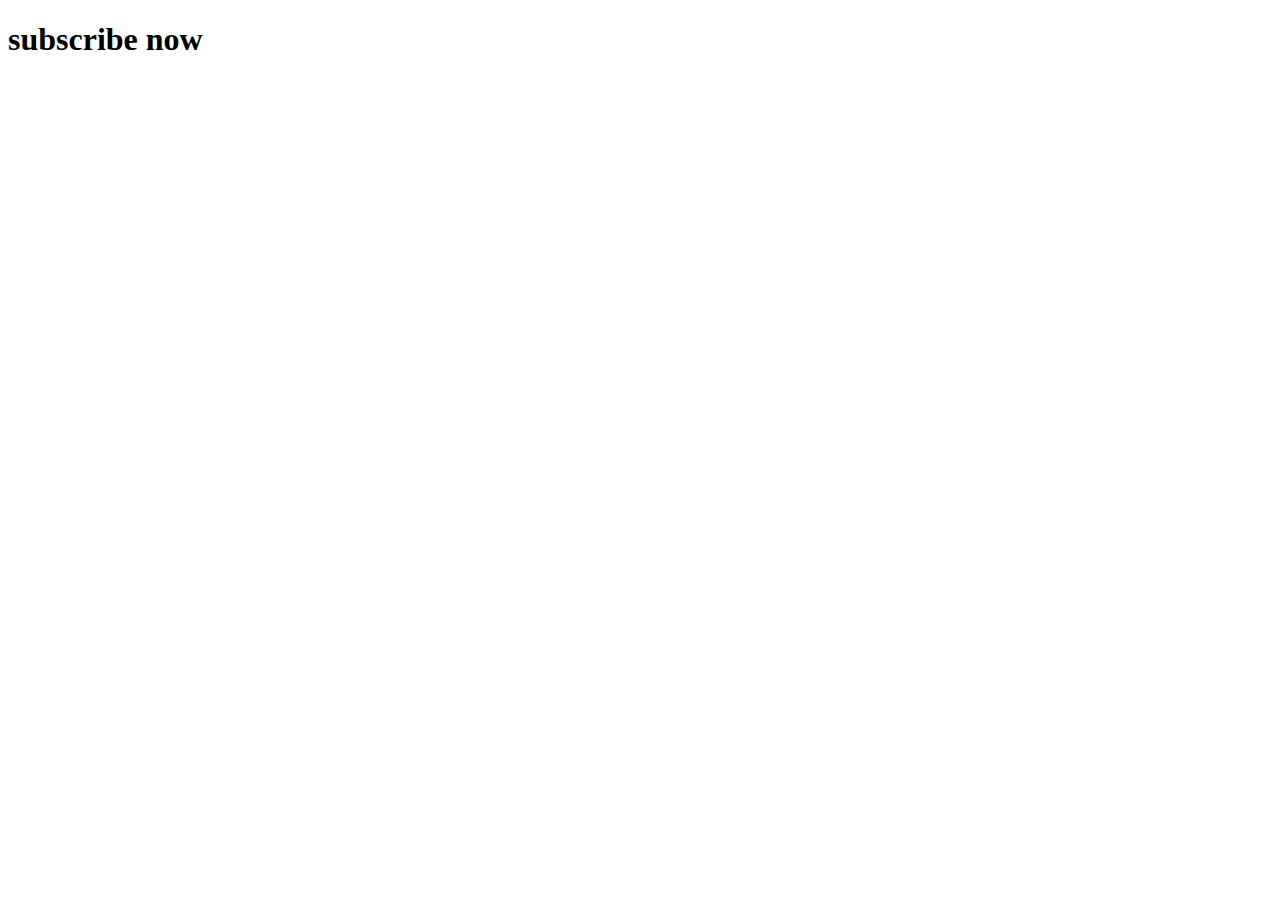
==== index.html @ 455f2eaf "Add files via upload" ====
<!DOCTYPE html>
<html lang="en">
<head>
    <meta charset="UTF-8">
    <meta http-equiv="X-UA-Compatible" content="IE=edge">
    <meta name="viewport" content="width=device-width, initial-scale=1.0">
    <title>Tech Decode</title>
</head>
<body>
     <h1>subscribe now</h1>
</body>
</html>
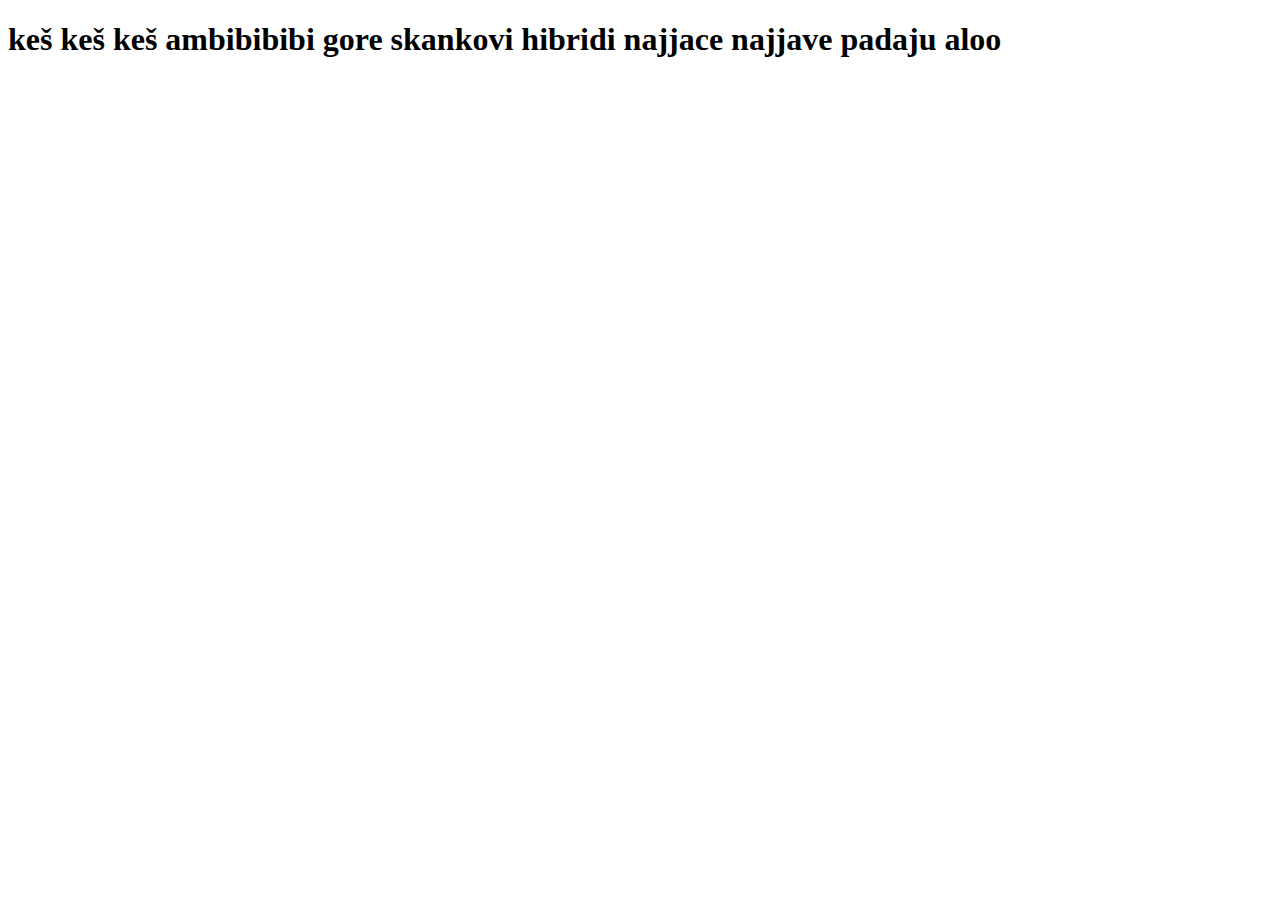
==== commit dc0974f7: "Update index.html" ====
--- a/index.html
+++ b/index.html
@@ -7,6 +7,6 @@
     <title>Tech Decode</title>
 </head>
 <body>
-     <h1>subscribe now</h1>
+     <h1>keš keš keš ambibibibi gore skankovi hibridi najjace najjave padaju aloo</h1>
 </body>
-</html>+</html>
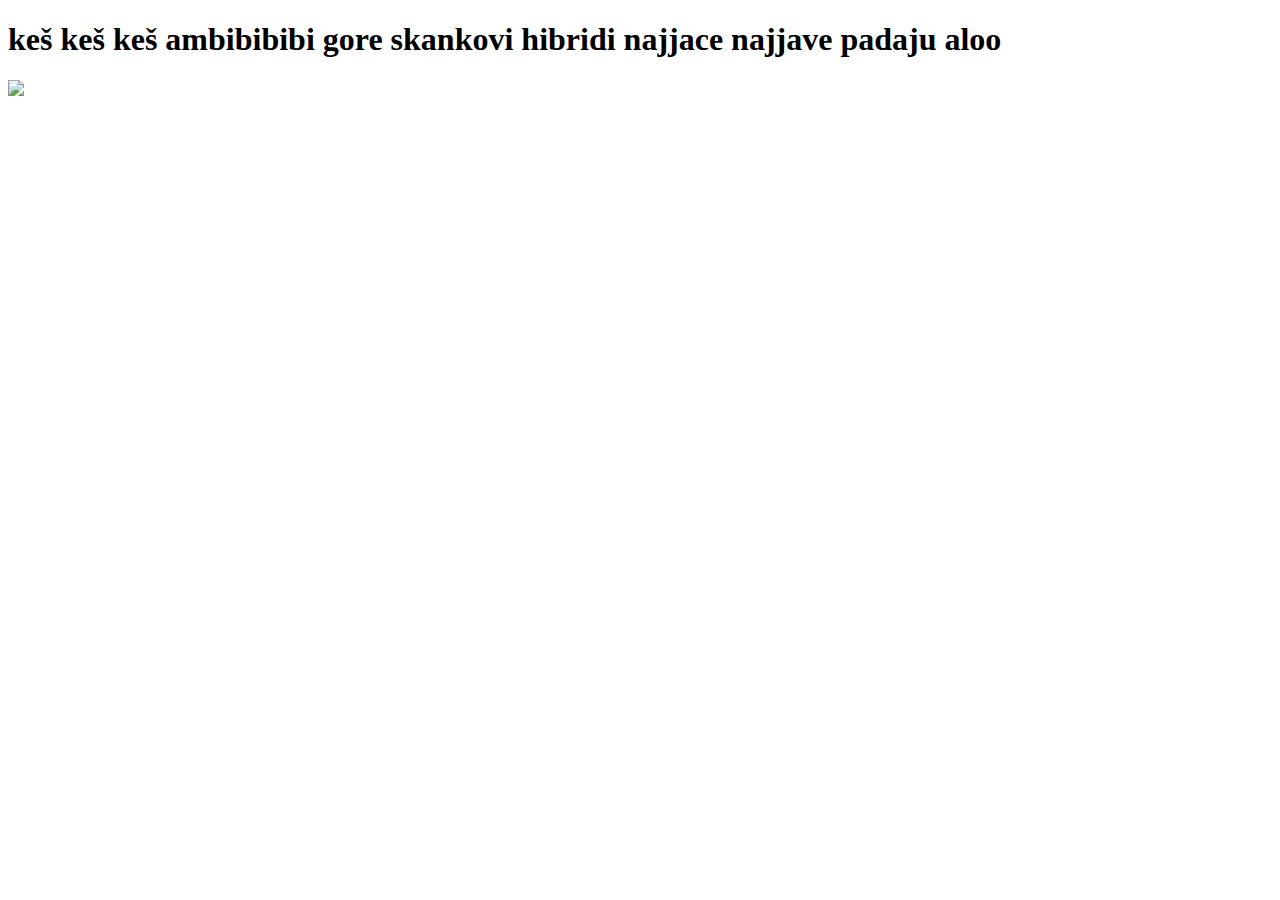
==== commit c35183ba: "Update index.html" ====
--- a/index.html
+++ b/index.html
@@ -8,5 +8,6 @@
 </head>
 <body>
      <h1>keš keš keš ambibibibi gore skankovi hibridi najjace najjave padaju aloo</h1>
+     <img src="seksi.jpg"  />
 </body>
 </html>
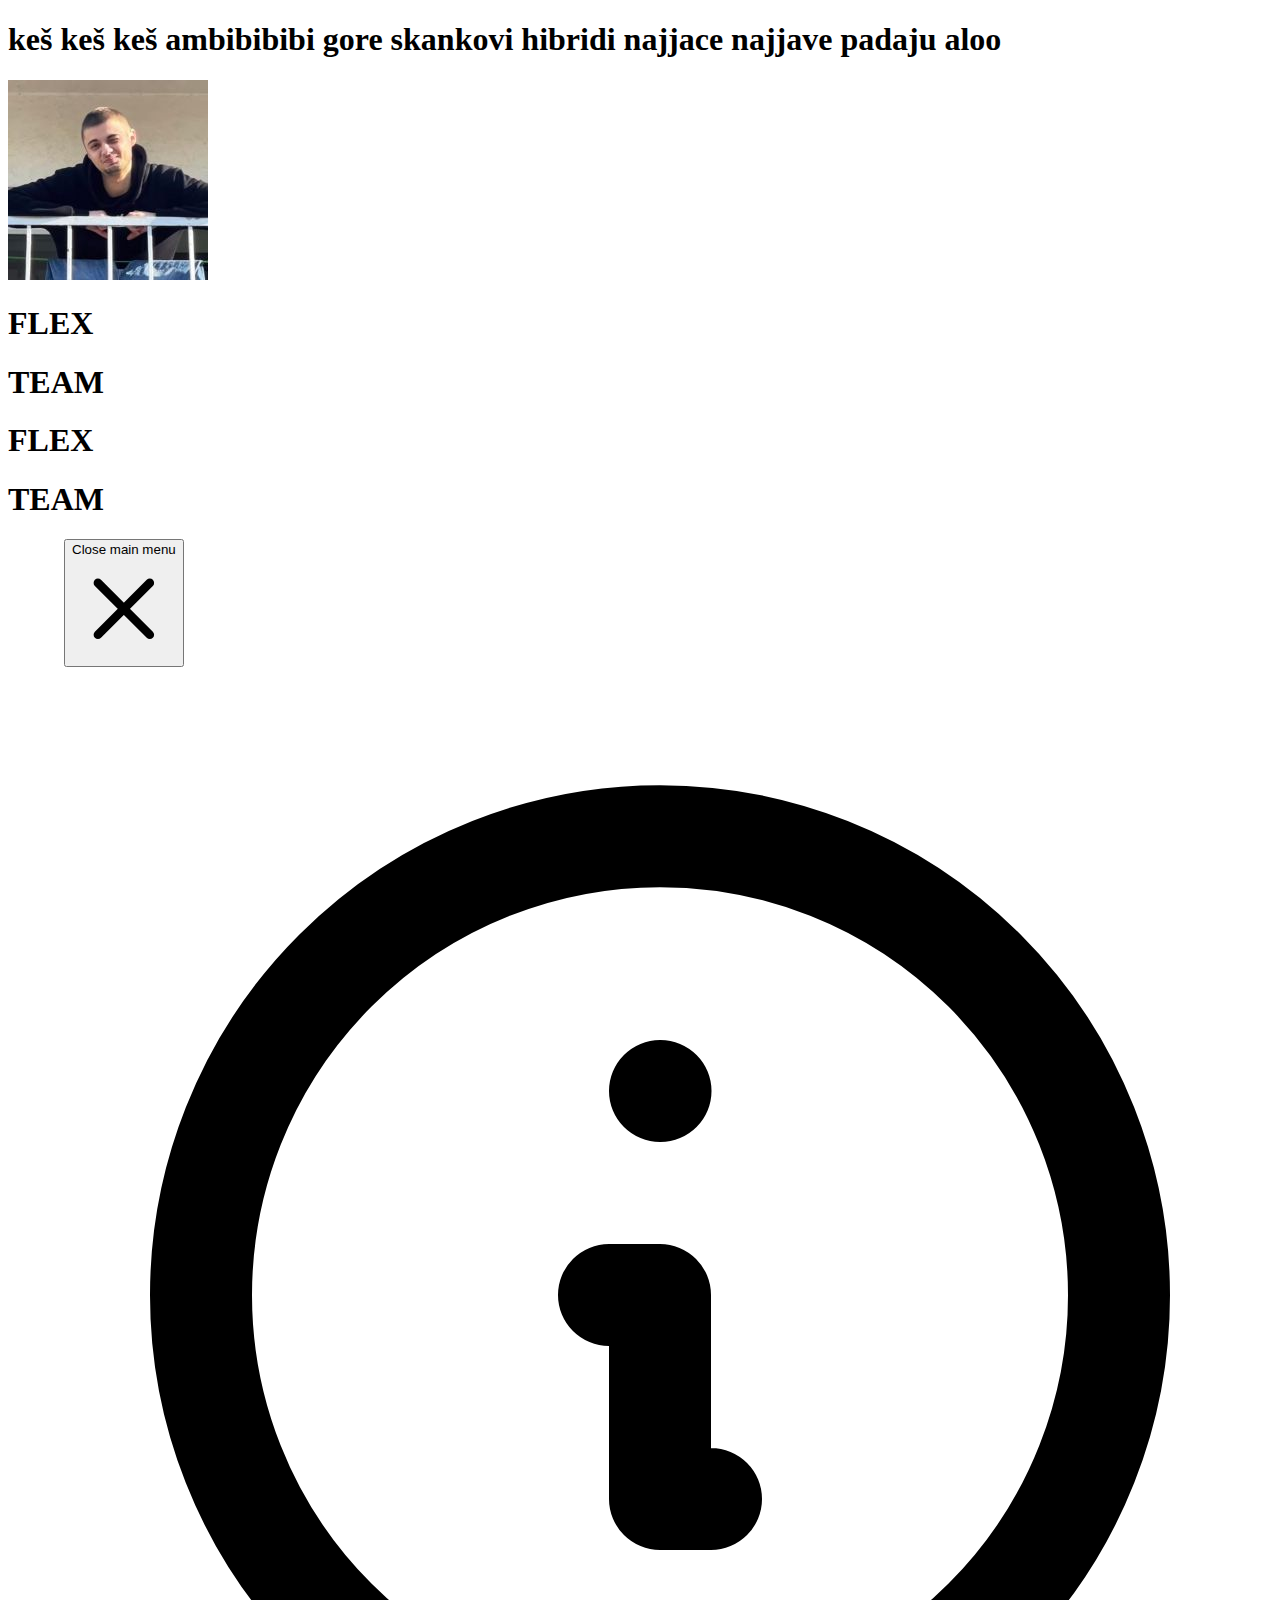
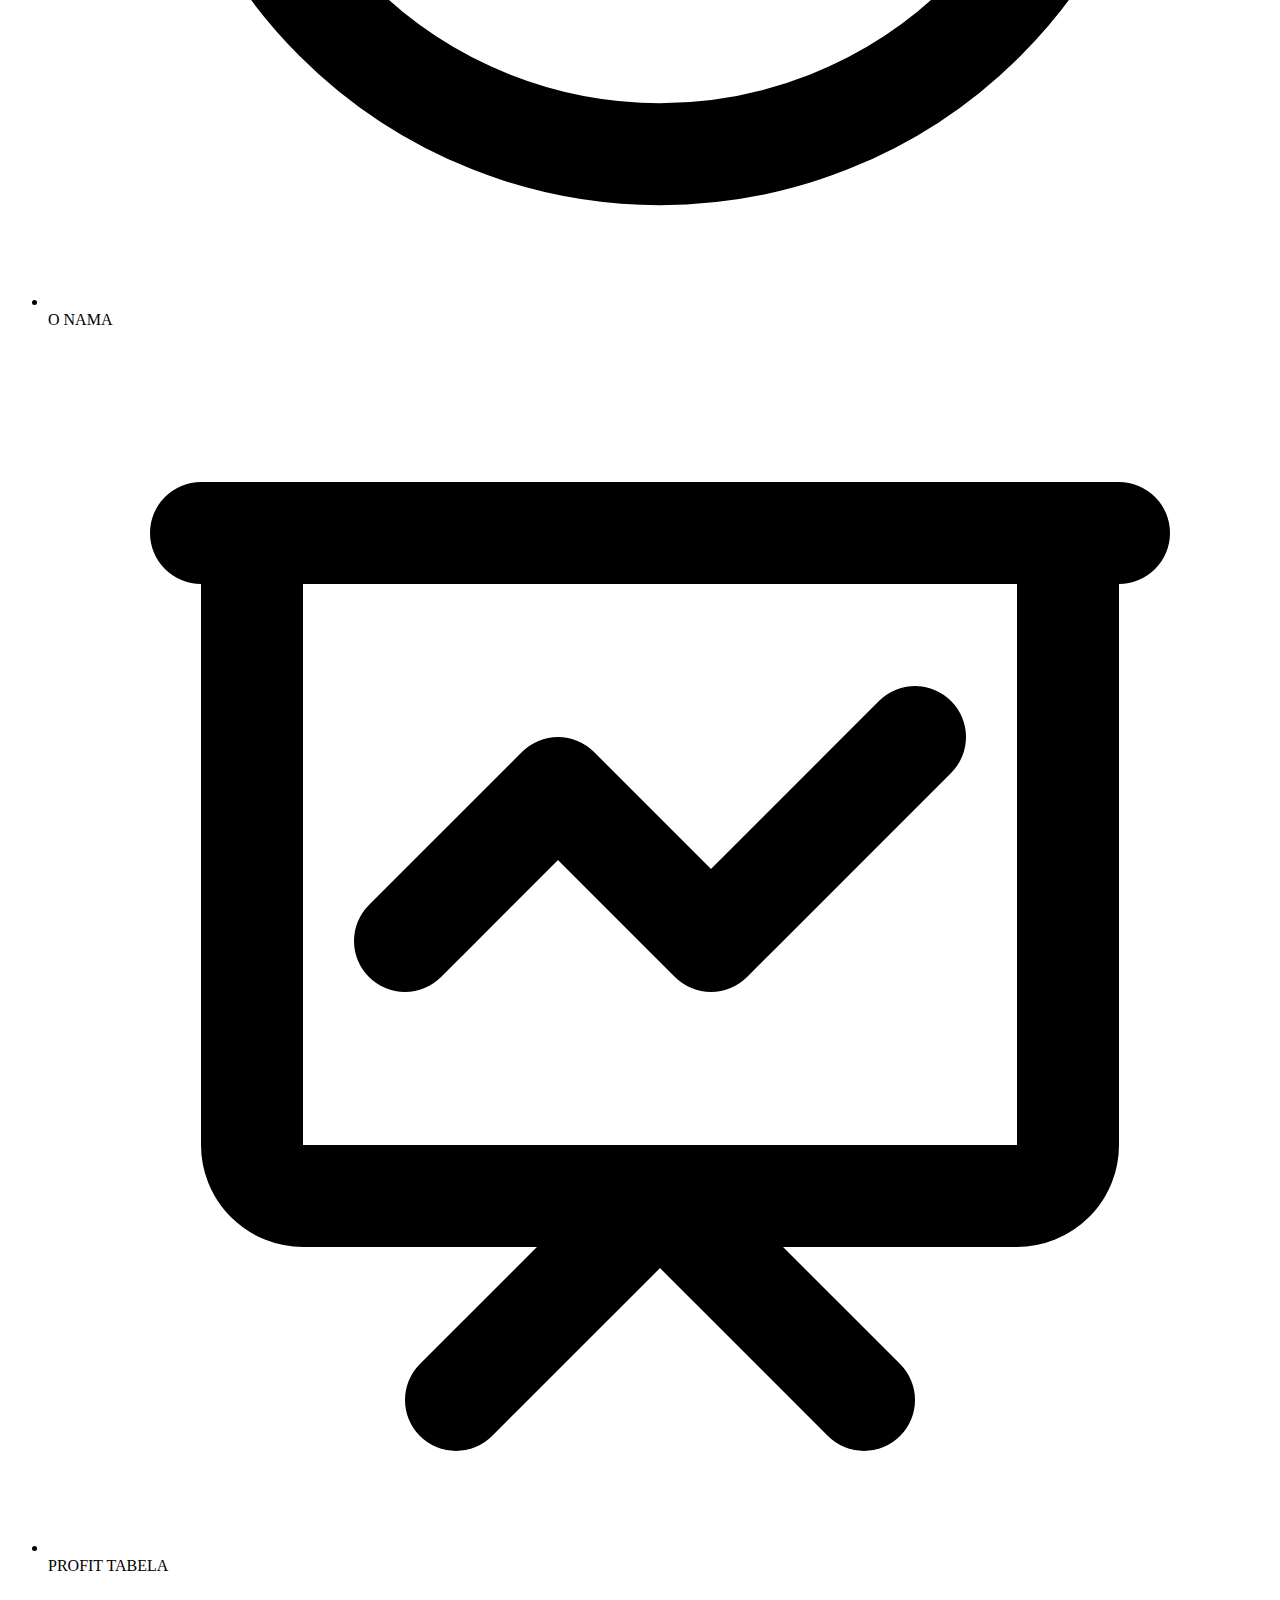
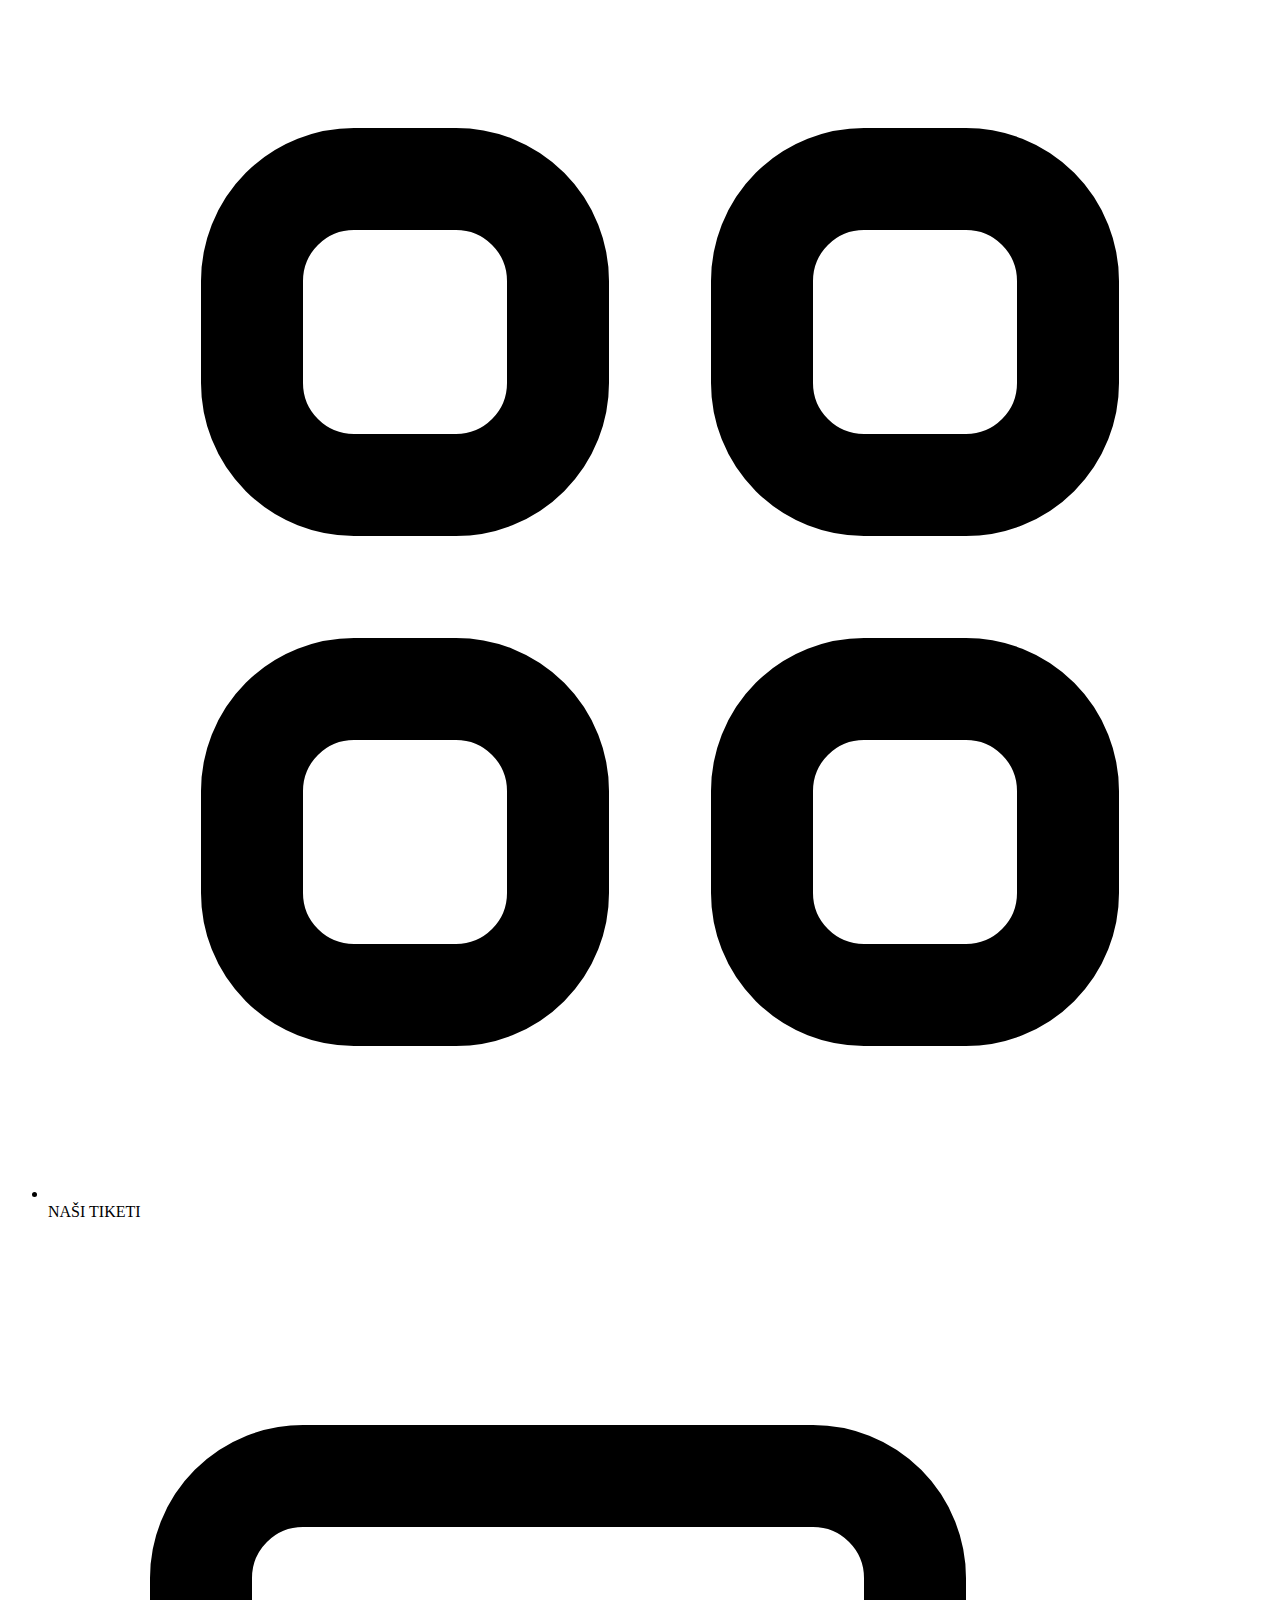
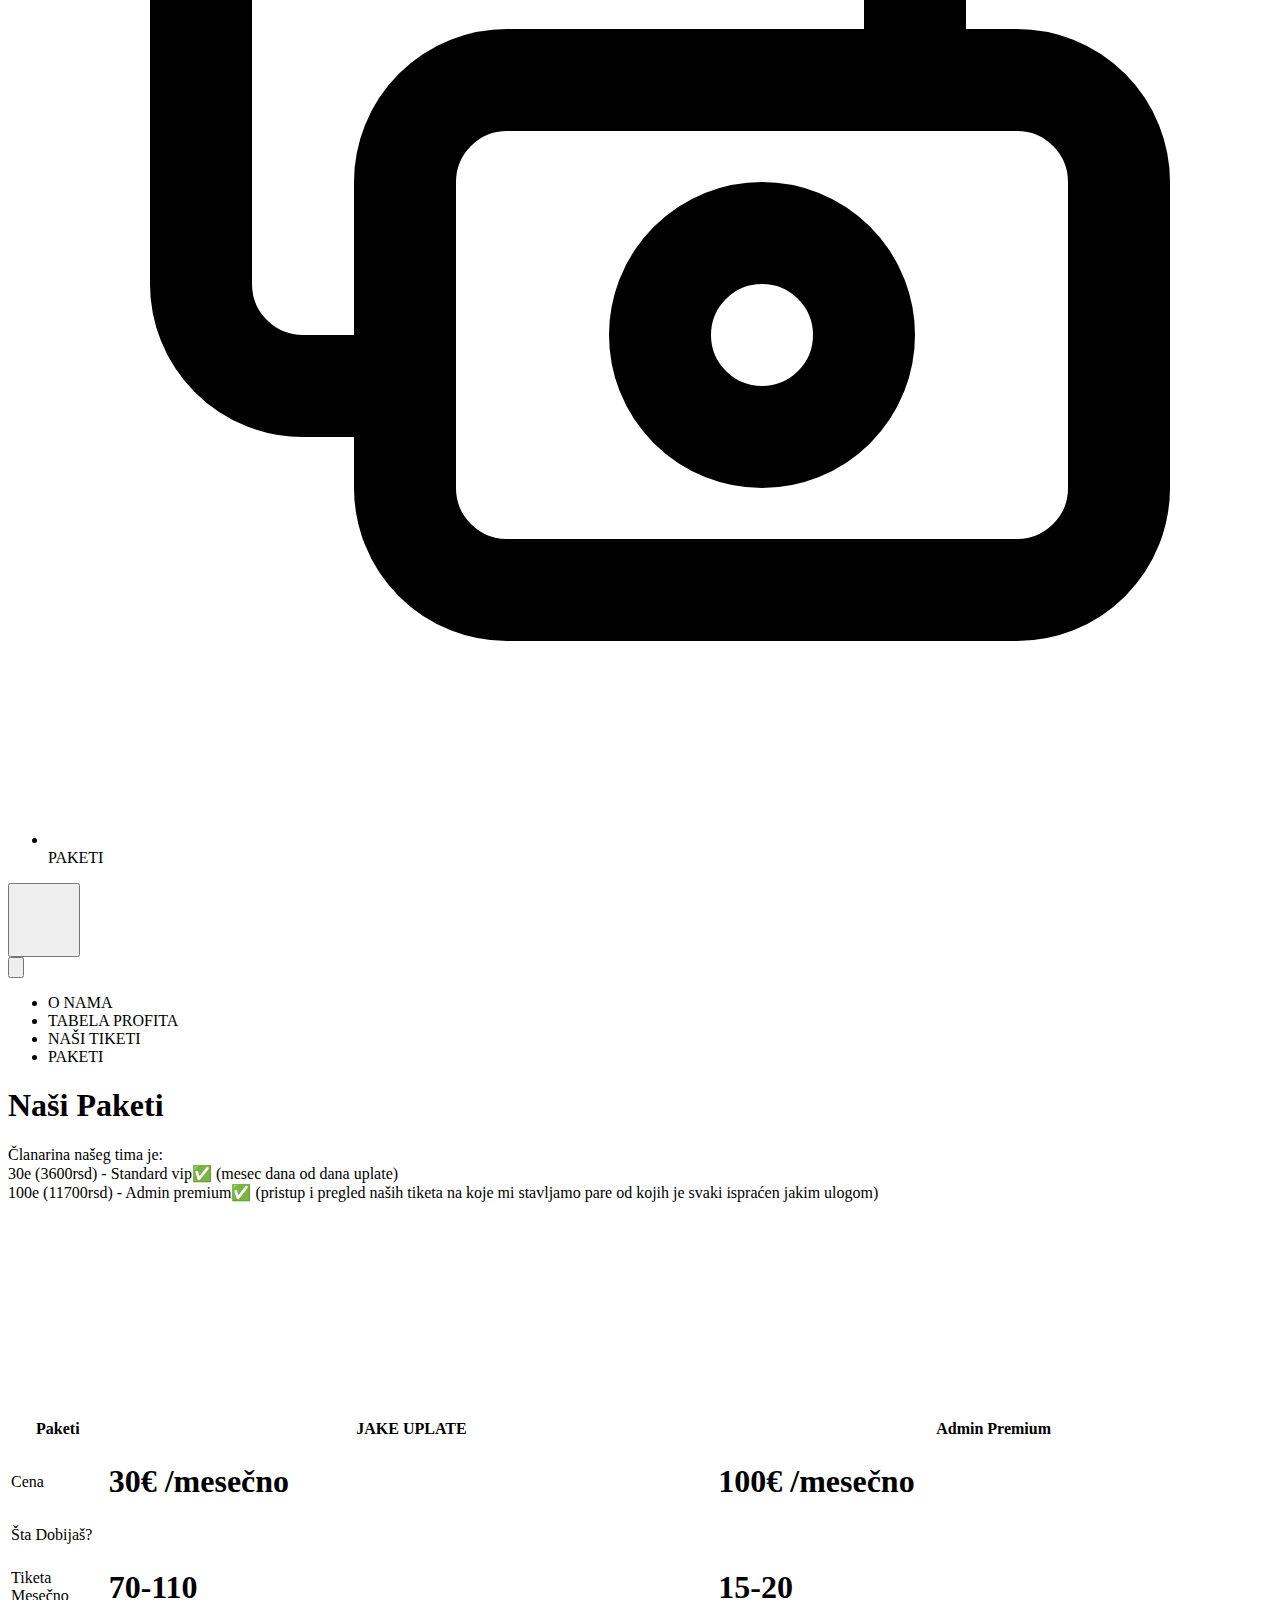
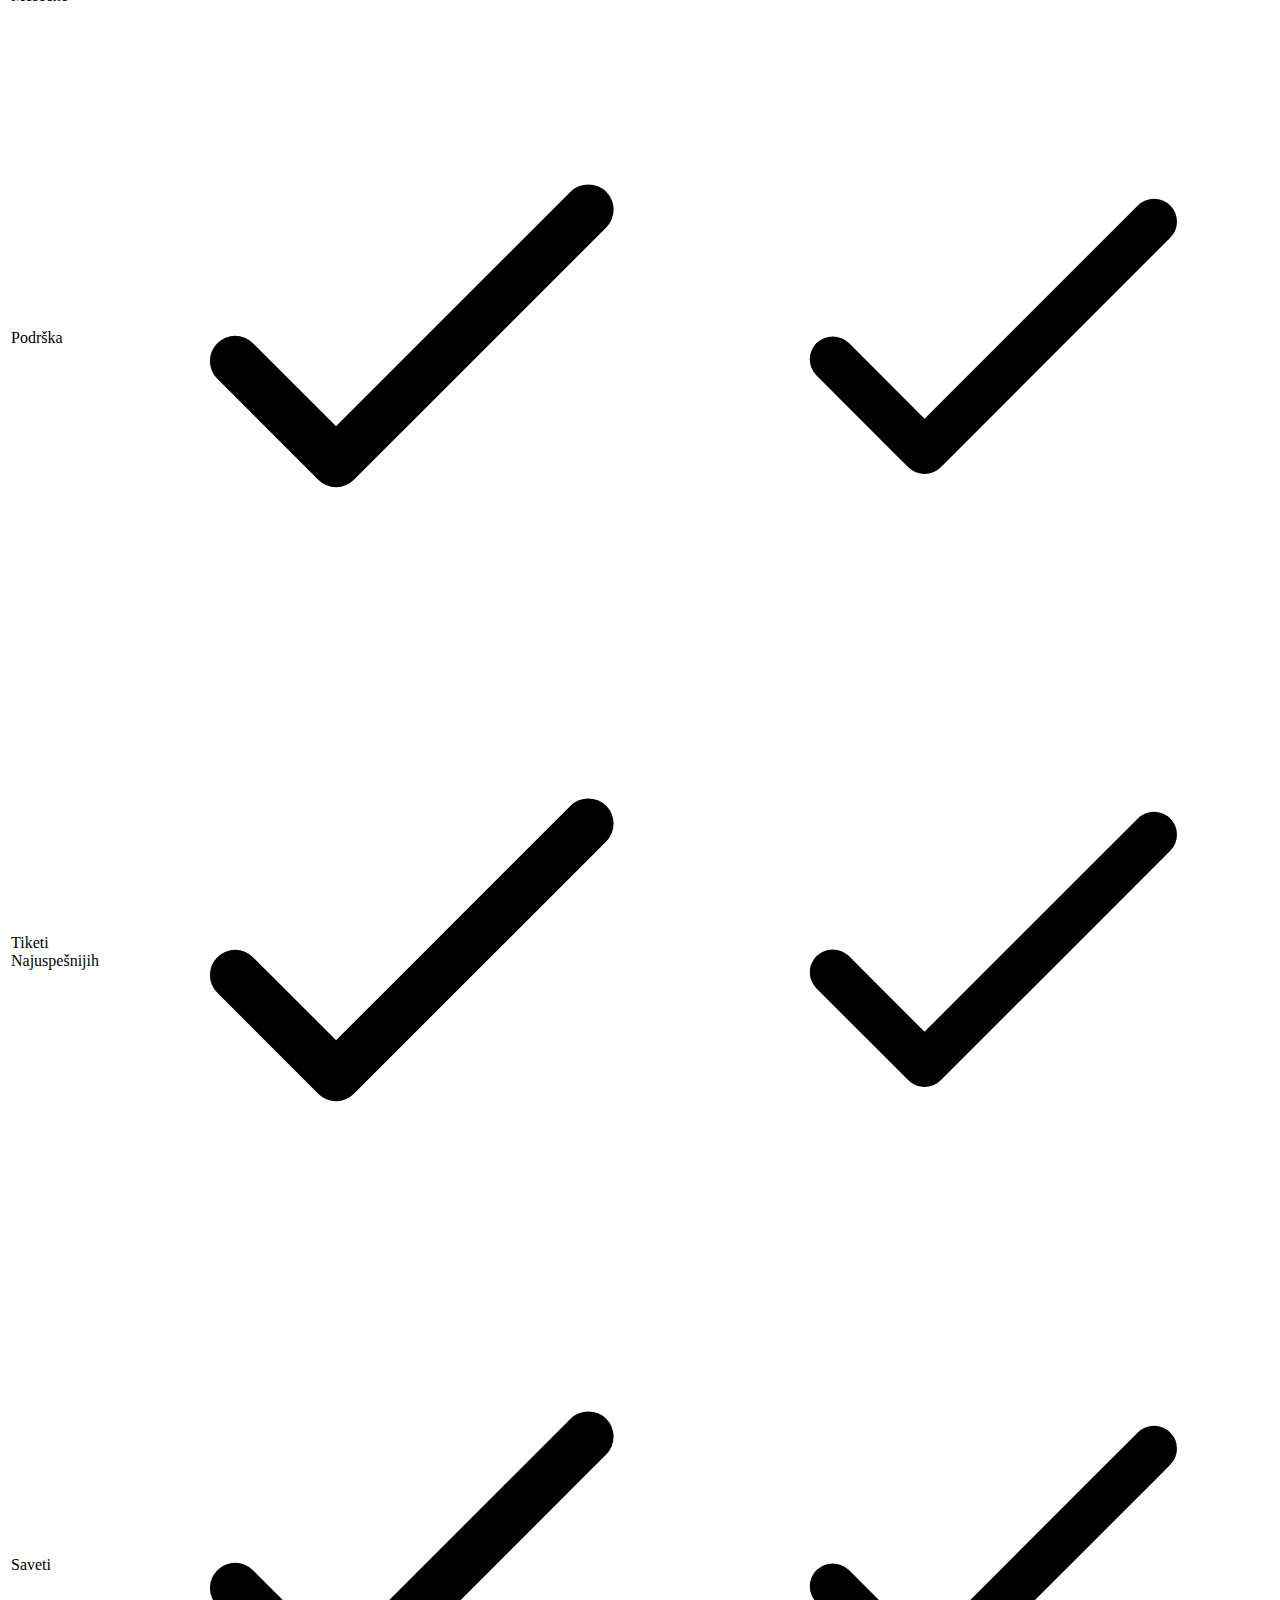
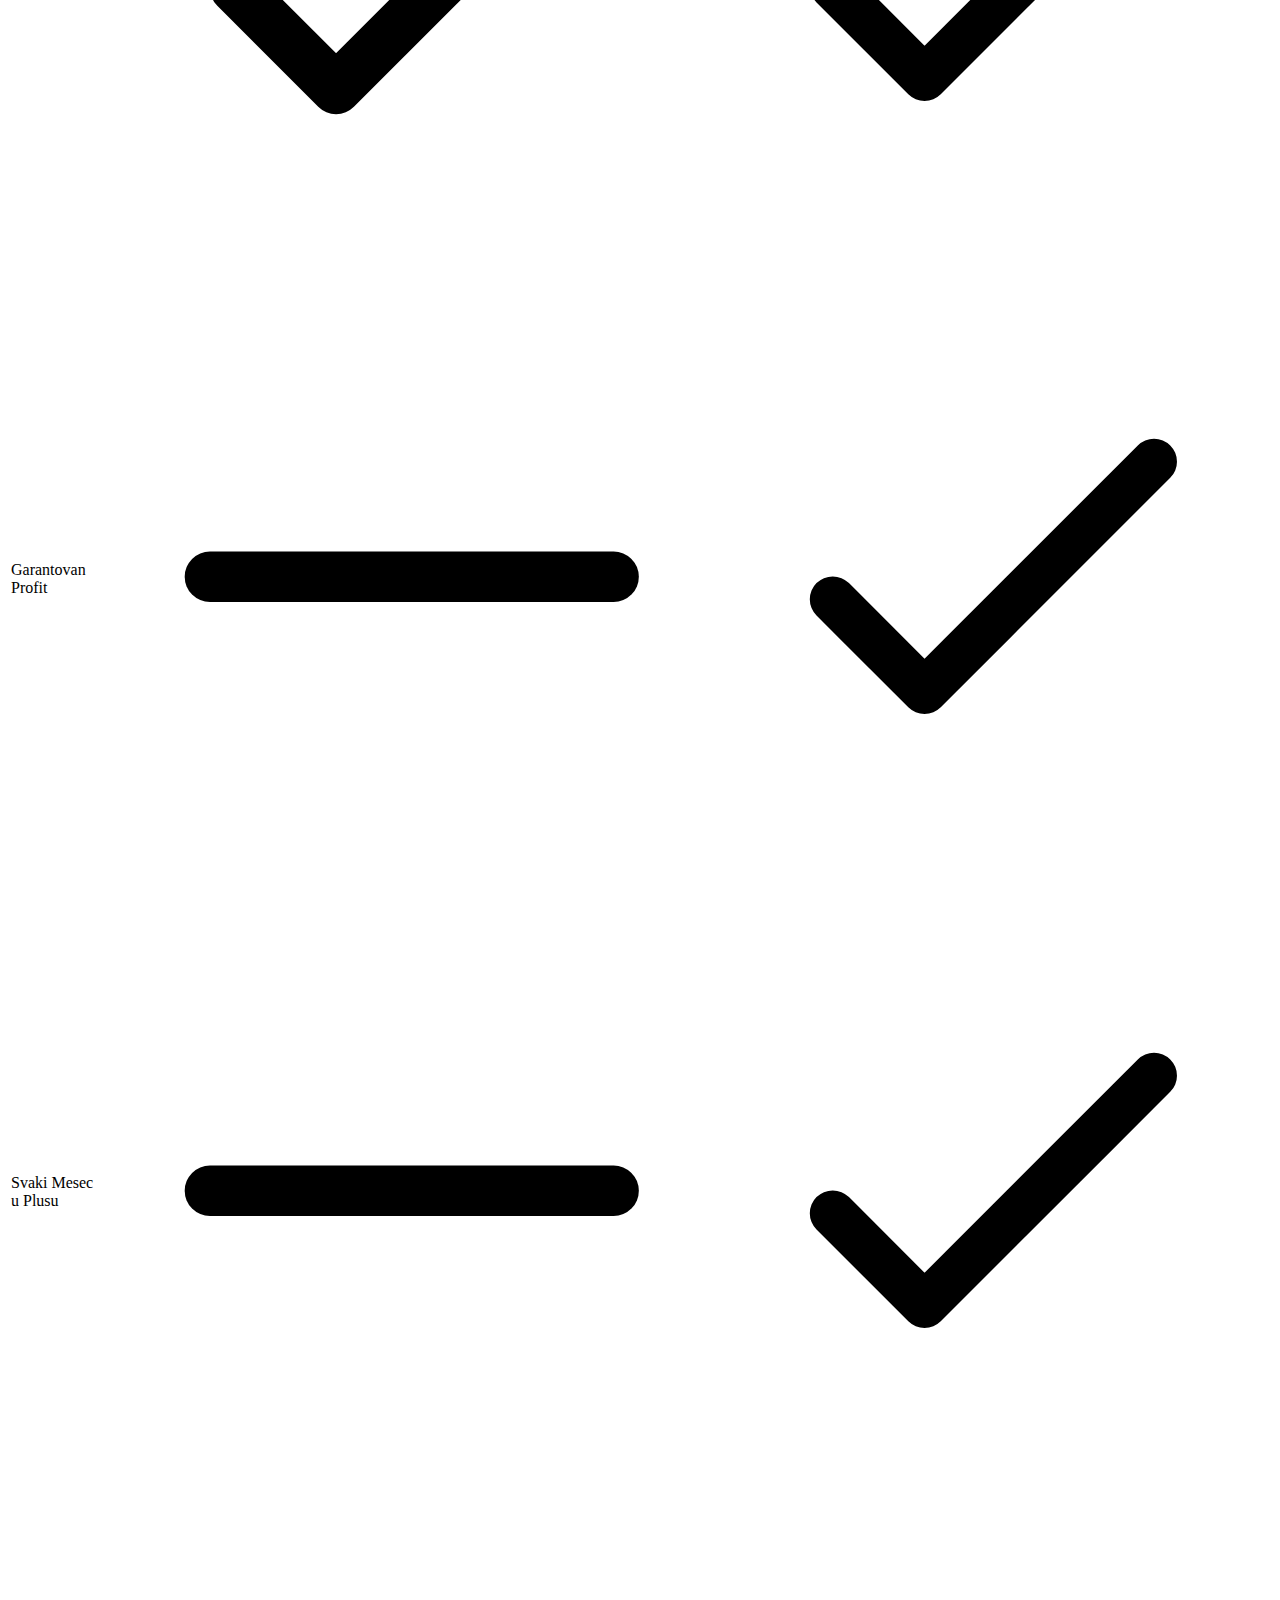
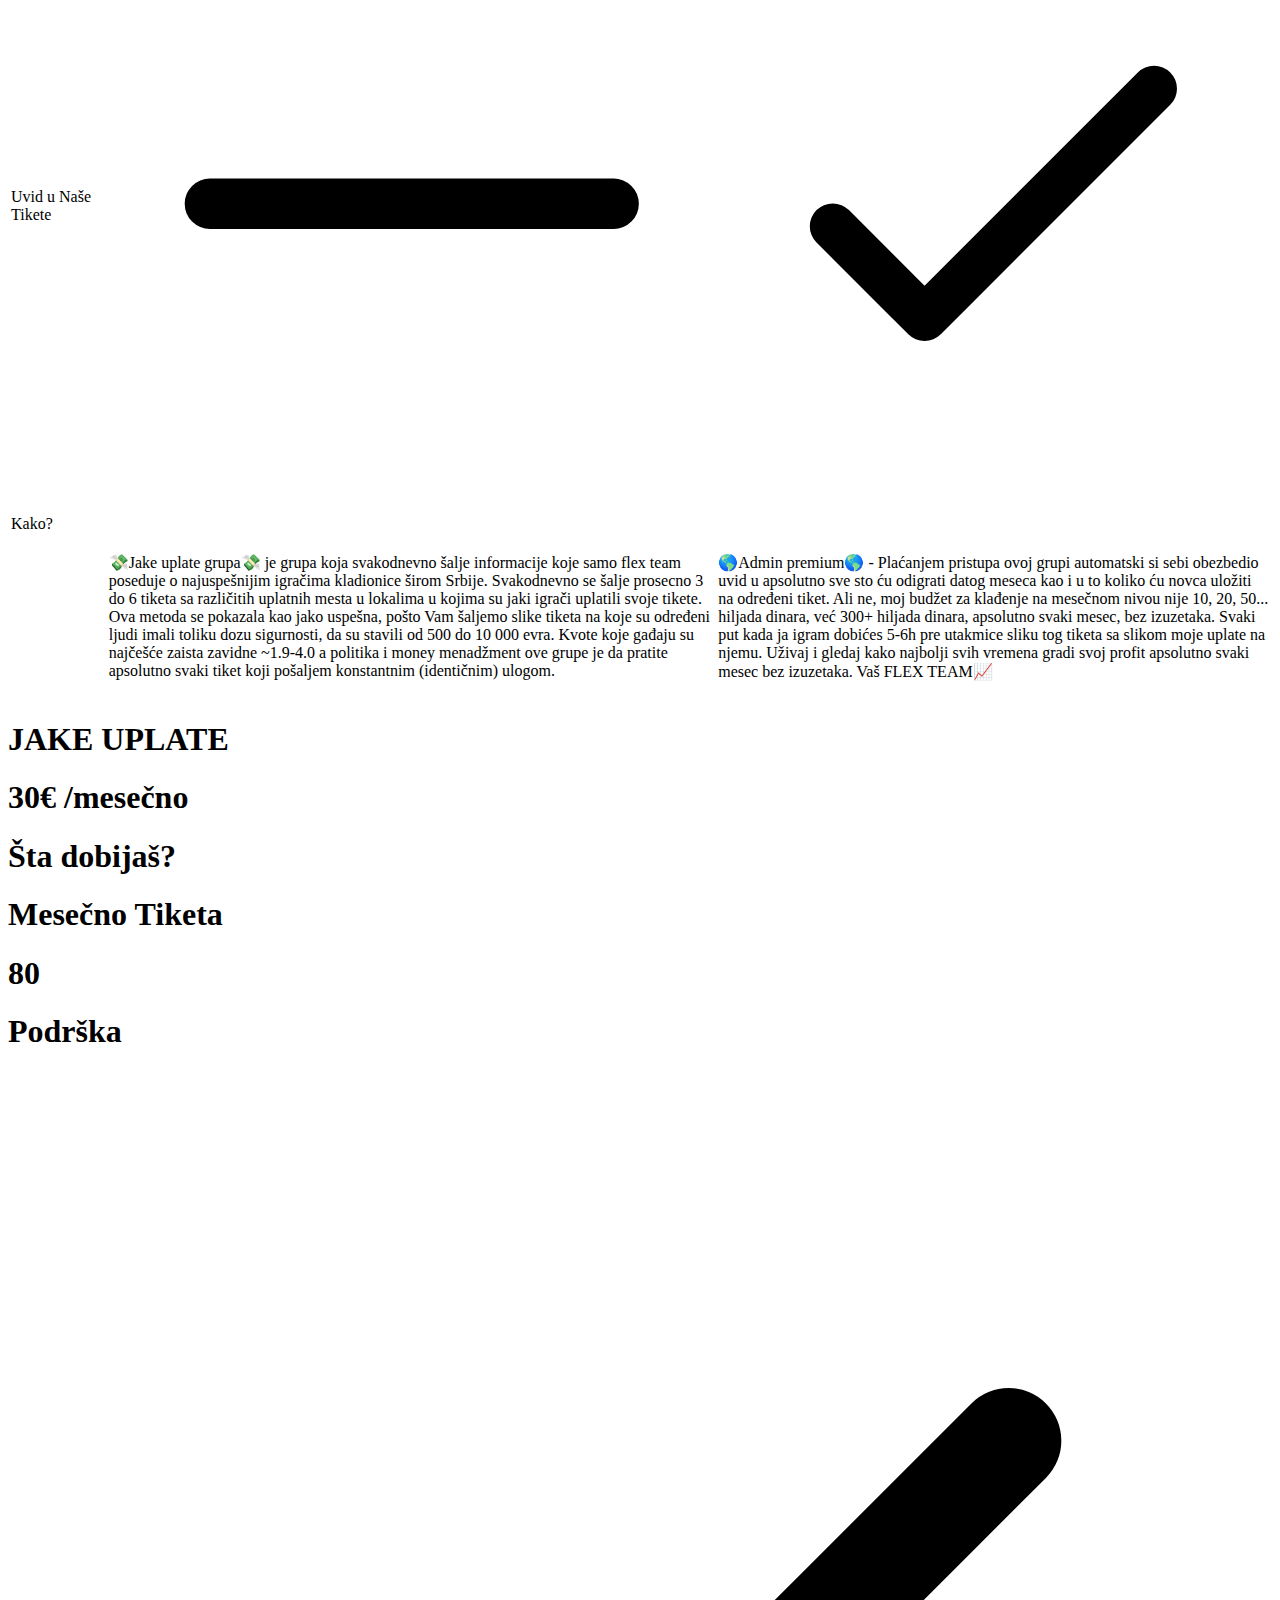
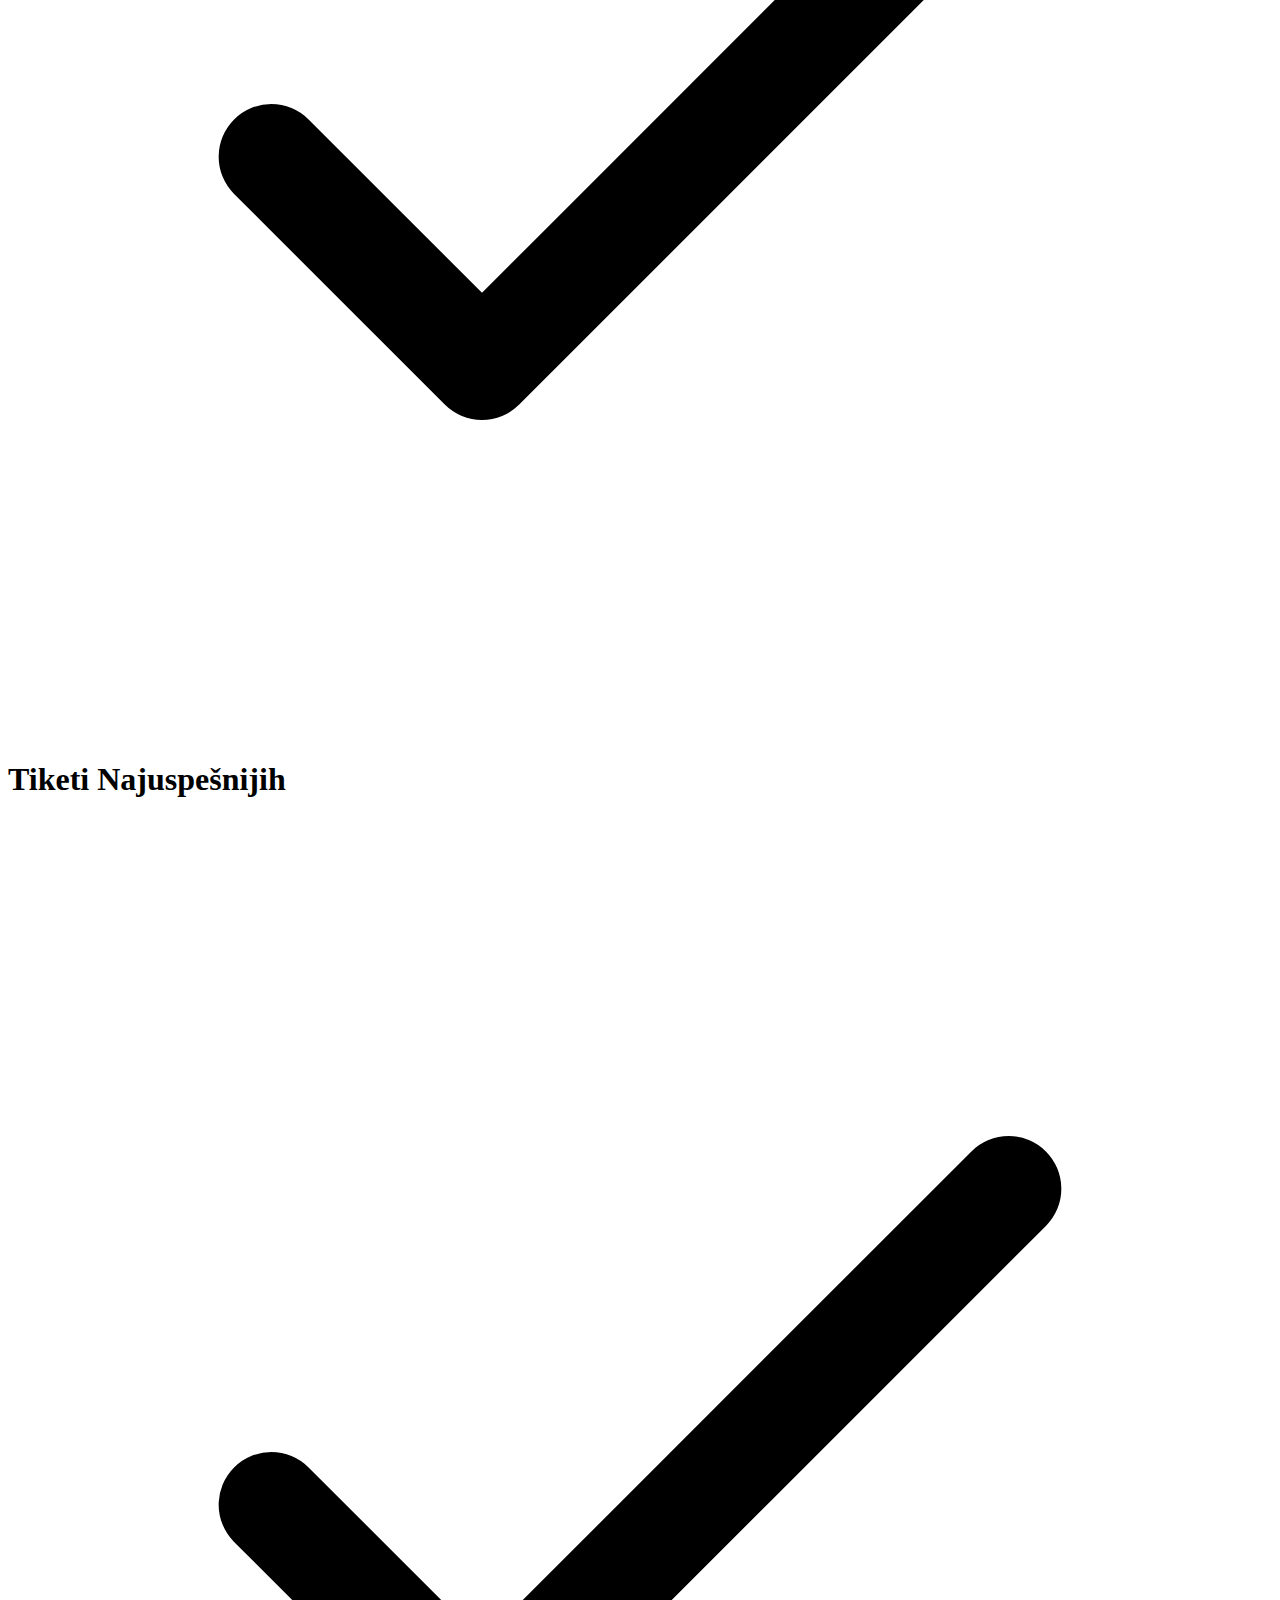
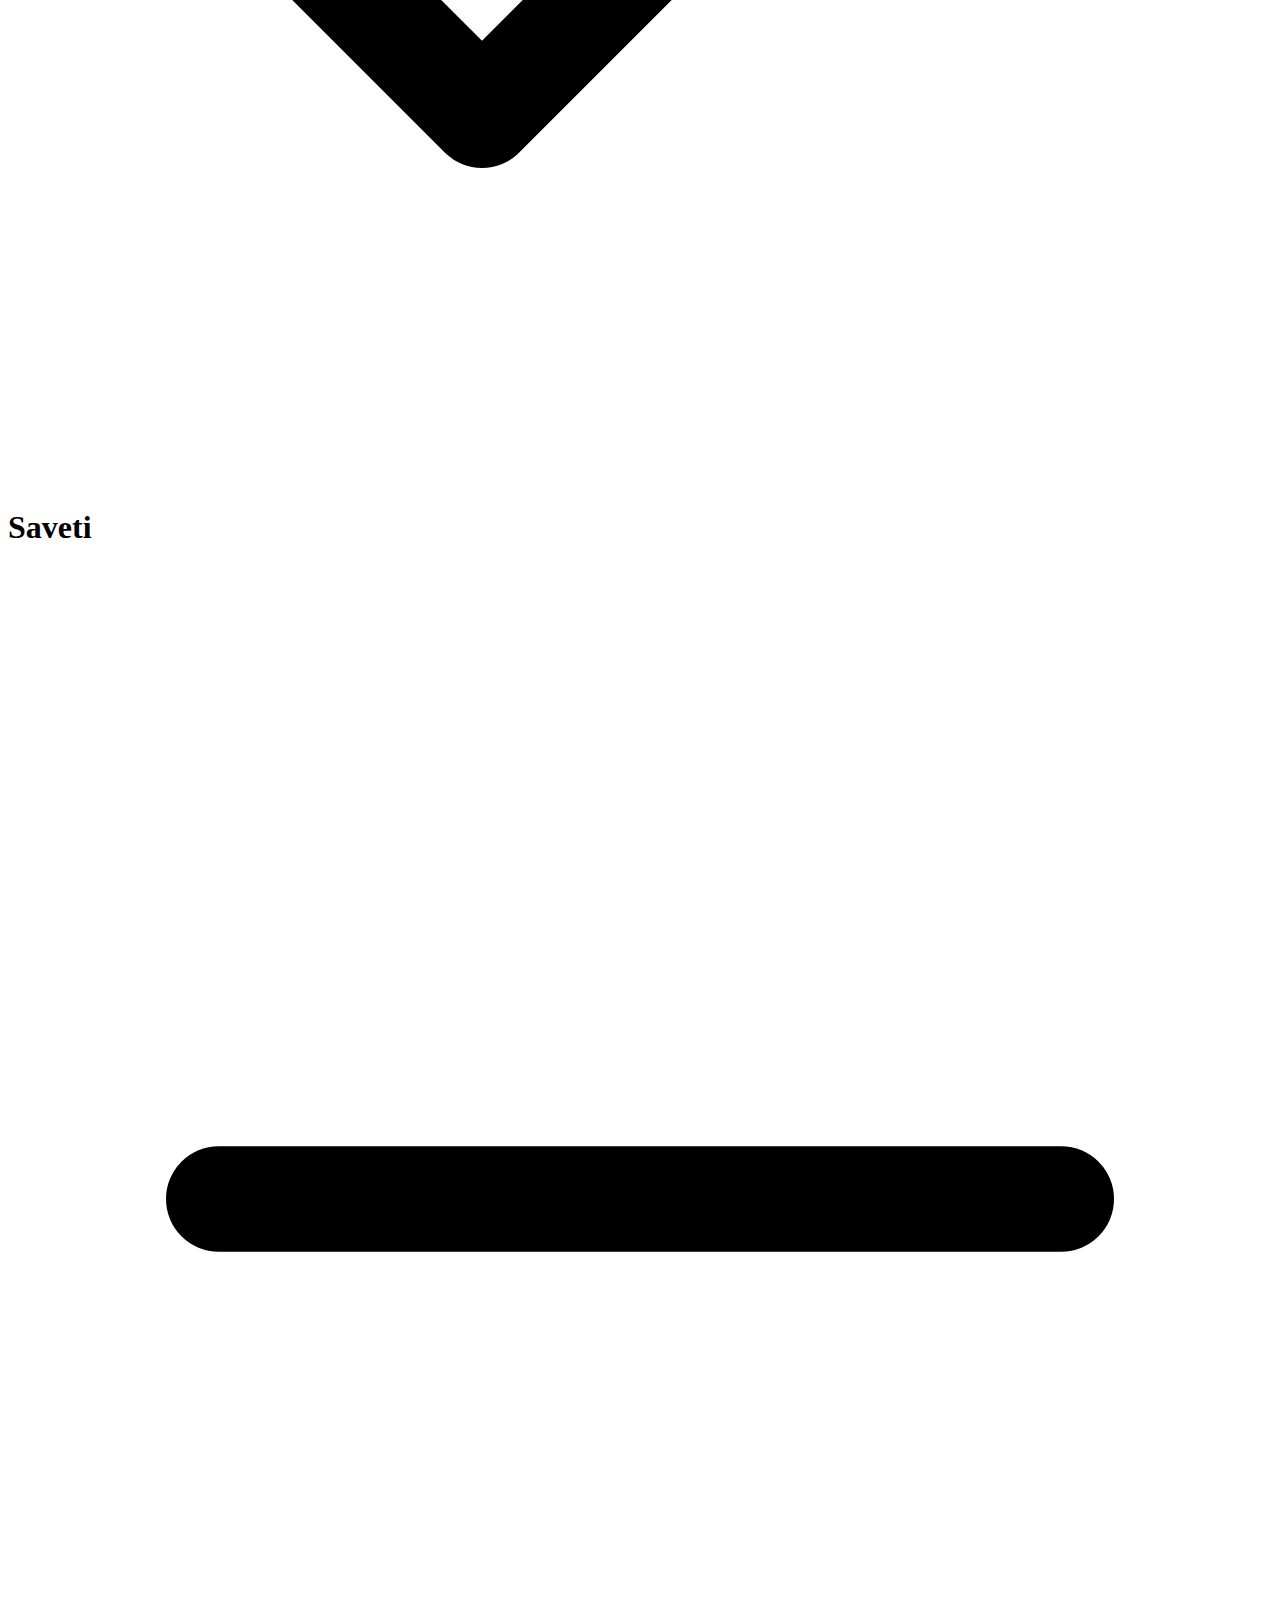
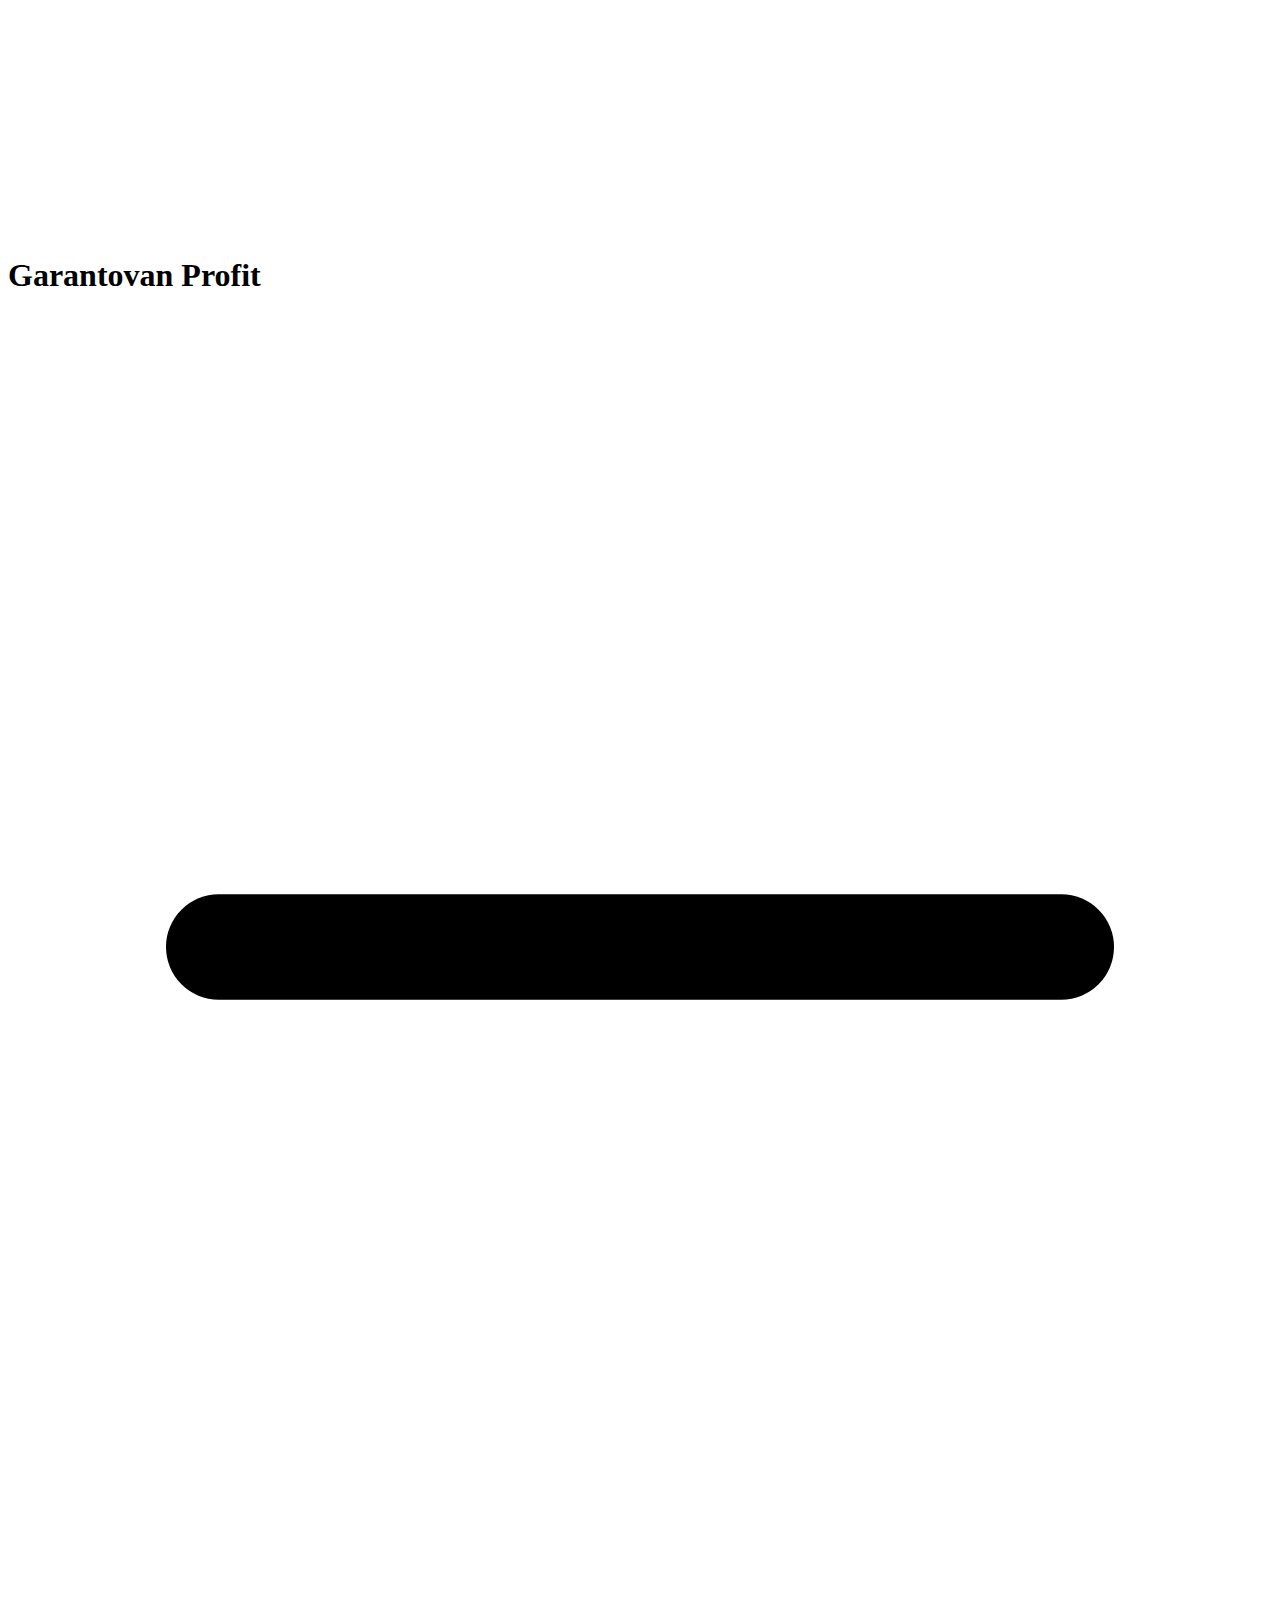
==== commit a34af5e3: "Update index.html" ====
--- a/index.html
+++ b/index.html
@@ -9,5 +9,6 @@
 <body>
      <h1>keš keš keš ambibibibi gore skankovi hibridi najjace najjave padaju aloo</h1>
      <img src="seksi.jpg"  />
+    <div id="__next" data-reactroot=""><div><div class="h-full w-4/5 overflow-y-scroll bg-hero3 z-40 animate__animated animate__faster fixed top-0 left-0 shadow-xl transition ease-in-out duration-300 animate__fadeOutLeft hidden -translate-x-full"><h1 class="absolute z-0 pointer-events-none font-['Airbnb Cereal App'] font-bold opacity-10 text-transparent bg-clip-text bg-gradient-to-r rotate-45 from-primary-metallic md:text-9xl to-transparent text-8xl tracking-widest top-[20%] left-36 ">FLEX</h1><h1 class="absolute z-0 pointer-events-none font-['Airbnb Cereal App'] font-bold opacity-10 text-transparent bg-clip-text bg-gradient-to-r rotate-45 from-transparent md:text-9xl to-primary text-8xl tracking-widest top-[31%] left-2 ">TEAM</h1><h1 class="absolute z-0 pointer-events-none font-['Airbnb Cereal App'] font-bold opacity-10 text-transparent bg-clip-text bg-gradient-to-r rotate-45 from-transparent md:text-9xl to-primary text-8xl tracking-widest top-[65%] left-0 ">FLEX</h1><h1 class="absolute z-0 pointer-events-none font-['Airbnb Cereal App'] font-bold opacity-10 text-transparent bg-clip-text bg-gradient-to-r rotate-45 from-primary-metallic md:text-9xl to-transparent text-8xl tracking-widest top-[95%] left-0 ">TEAM</h1><nav class="bg-black border-b border-w-4xl px-4 py-6 border-primary transition relative duration-500"><div class="container flex flex-nowrap justify-between items-center mx-auto "><div class="absolute -inset-0.5 bg-gradient-to-r from-gold-100 mr-[0.12rem] to-gold-900 top-[100%] filter opacity-100 transition duration-1000 h-2 group-hover:duration-200 animate-tilt"></div><span style="box-sizing: border-box; display: inline-block; overflow: hidden; width: initial; height: initial; background: none; opacity: 1; border: 0px; margin: 0px; padding: 0px; position: relative; max-width: 100%;"><span style="box-sizing: border-box; display: block; width: initial; height: initial; background: none; opacity: 1; border: 0px; margin: 0px; padding: 0px; max-width: 100%;"><img alt="" aria-hidden="true" src="data:image/svg+xml,%3csvg%20xmlns=%27http://www.w3.org/2000/svg%27%20version=%271.1%27%20width=%2756%27%20height=%2765%27/%3e" style="display: block; max-width: 100%; width: initial; height: initial; background: none; opacity: 1; border: 0px; margin: 0px; padding: 0px;"></span><img srcset="/_next/image?url=%2Fflex1.png&amp;w=64&amp;q=75 1x, /_next/image?url=%2Fflex1.png&amp;w=128&amp;q=75 2x" src="/_next/image?url=%2Fflex1.png&amp;w=128&amp;q=75" decoding="async" data-nimg="intrinsic" class="cursor-pointer" style="position: absolute; inset: 0px; box-sizing: border-box; padding: 0px; border: none; margin: auto; display: block; width: 0px; height: 0px; min-width: 100%; max-width: 100%; min-height: 100%; max-height: 100%;"></span><button data-collapse-toggle="mobile-menu" type="button" class="inline-flex items-center p-2 ml-3 text-sm rounded-lg md:hidden focus:outline-none focus:ring-2 text-gray-200 hover:bg-gray-700 focus:ring-gray-600" aria-controls="mobile-menu-2" aria-expanded="false"><span class="sr-only">Close main menu</span><svg xmlns="http://www.w3.org/2000/svg" class="h-8 w-8" fill="none" viewBox="0 0 24 24" stroke="currentColor"><path stroke-linecap="round" stroke-linejoin="round" stroke-width="2" d="M6 18L18 6M6 6l12 12"></path></svg></button></div></nav><div class="flex h-full w-full items-left justify-start flex-col"><ul class="space-y-4 px-4 py-4 mt-24"><li><span class="text-gray-200 flex py-2 text-shadow italic cursor-pointer px-4 rounded hover:text-primary hover:bg-gray-500 border-gray-500 text-2xl"><svg xmlns="http://www.w3.org/2000/svg" class="h-8 w-8 mr-4" fill="none" viewBox="0 0 24 24" stroke="currentColor"><path stroke-linecap="round" stroke-linejoin="round" stroke-width="2" d="M13 16h-1v-4h-1m1-4h.01M21 12a9 9 0 11-18 0 9 9 0 0118 0z"></path></svg>O NAMA</span></li><li><span class="text-gray-200 text-shadow italic flex py-2 cursor-pointer px-4 rounded hover:text-primary hover:bg-gray-500 border-gray-500 text-2xl"><svg xmlns="http://www.w3.org/2000/svg" class="h-8 w-8 mr-4" fill="none" viewBox="0 0 24 24" stroke="currentColor"><path stroke-linecap="round" stroke-linejoin="round" stroke-width="2" d="M7 12l3-3 3 3 4-4M8 21l4-4 4 4M3 4h18M4 4h16v12a1 1 0 01-1 1H5a1 1 0 01-1-1V4z"></path></svg>PROFIT TABELA</span></li><li><span class="text-gray-200 text-shadow italic flex py-2 cursor-pointer px-4 rounded hover:text-primary hover:bg-gray-500 border-gray-500 text-2xl"><svg xmlns="http://www.w3.org/2000/svg" class="h-8 w-8 mr-4" fill="none" viewBox="0 0 24 24" stroke="currentColor" stroke-width="2"><path stroke-linecap="round" stroke-linejoin="round" d="M4 6a2 2 0 012-2h2a2 2 0 012 2v2a2 2 0 01-2 2H6a2 2 0 01-2-2V6zM14 6a2 2 0 012-2h2a2 2 0 012 2v2a2 2 0 01-2 2h-2a2 2 0 01-2-2V6zM4 16a2 2 0 012-2h2a2 2 0 012 2v2a2 2 0 01-2 2H6a2 2 0 01-2-2v-2zM14 16a2 2 0 012-2h2a2 2 0 012 2v2a2 2 0 01-2 2h-2a2 2 0 01-2-2v-2z"></path></svg>NAŠI TIKETI</span></li><li><span class="text-gray-200 text-shadow italic flex py-2 cursor-pointer px-4 rounded hover:text-primary hover:bg-gray-500 border-gray-500 text-2xl"><svg xmlns="http://www.w3.org/2000/svg" class="h-8 w-8 mr-4" fill="none" viewBox="0 0 24 24" stroke="currentColor" stroke-width="2"><path stroke-linecap="round" stroke-linejoin="round" d="M17 9V7a2 2 0 00-2-2H5a2 2 0 00-2 2v6a2 2 0 002 2h2m2 4h10a2 2 0 002-2v-6a2 2 0 00-2-2H9a2 2 0 00-2 2v6a2 2 0 002 2zm7-5a2 2 0 11-4 0 2 2 0 014 0z"></path></svg>PAKETI</span></li></ul></div></div><div class="bg-secondary bg-repeat-y flex justify-center"><div class="max-w-7xl flex w-full flex-col"><nav class=" bg-transparent md:mb-20"><div class="container px-2 py-4 relative flex flex-nowrap md:border-b-2 border-primary justify-between items-center mx-auto max-w-6xl"><div class="absolute hidden md:block -inset-0.5 bg-gradient-to-r from-gold-100 to-gold-900 rounded-lg top-[100%] filter blur opacity-100 transition duration-1000 h-2 group-hover:duration-200 animate-tilt"></div><div class="px-6 py-6 md:py-2 rounded-lg"><div class="relative group rounded-lg"><div class="absolute -inset-0.5 bg-gradient-to-r from-gold-100 to-gold-900 rounded-lg filter blur opacity-75 transition duration-1000 group-hover:duration-200 animate-tilt"></div><button class="relative px-2 py-1 transform ease-in-out transition duration-300 hover:scale-105 bg-black rounded-lg leading-none flex items-center divide-x divide-gray-600"><span style="box-sizing: border-box; display: inline-block; overflow: hidden; width: initial; height: initial; background: none; opacity: 1; border: 0px; margin: 0px; padding: 0px; position: relative; max-width: 100%;"><span style="box-sizing: border-box; display: block; width: initial; height: initial; background: none; opacity: 1; border: 0px; margin: 0px; padding: 0px; max-width: 100%;"><img alt="" aria-hidden="true" src="data:image/svg+xml,%3csvg%20xmlns=%27http://www.w3.org/2000/svg%27%20version=%271.1%27%20width=%2756%27%20height=%2765%27/%3e" style="display: block; max-width: 100%; width: initial; height: initial; background: none; opacity: 1; border: 0px; margin: 0px; padding: 0px;"></span><img srcset="/_next/image?url=%2Fflex1.png&amp;w=64&amp;q=75 1x, /_next/image?url=%2Fflex1.png&amp;w=128&amp;q=75 2x" src="/_next/image?url=%2Fflex1.png&amp;w=128&amp;q=75" decoding="async" data-nimg="intrinsic" class="rounded-lg" style="position: absolute; inset: 0px; box-sizing: border-box; padding: 0px; border: none; margin: auto; display: block; width: 0px; height: 0px; min-width: 100%; max-width: 100%; min-height: 100%; max-height: 100%;"></span></button></div></div><button type="button" class="inline-flex items-center p-2 text-sm rounded-lg md:hidden focus:outline-none focus:ring-2 text-gray-200 focus:ring-gray-600"><svg class=" w-8 h-8" fill="currentColor" viewBox="0 0 20 20" xmlns="http://www.w3.org/2000/svg"><path fill-rule="evenodd" d="M3 5a1 1 0 011-1h12a1 1 0 110 2H4a1 1 0 01-1-1zM3 10a1 1 0 011-1h12a1 1 0 110 2H4a1 1 0 01-1-1zM3 15a1 1 0 011-1h12a1 1 0 110 2H4a1 1 0 01-1-1z" clip-rule="evenodd"></path></svg><svg class="hidden w-6 h-6" fill="currentColor" viewBox="0 0 20 20" xmlns="http://www.w3.org/2000/svg"><path fill-rule="evenodd" d="M4.293 4.293a1 1 0 011.414 0L10 8.586l4.293-4.293a1 1 0 111.414 1.414L11.414 10l4.293 4.293a1 1 0 01-1.414 1.414L10 11.414l-4.293 4.293a1 1 0 01-1.414-1.414L8.586 10 4.293 5.707a1 1 0 010-1.414z" clip-rule="evenodd"></path></svg></button><div class="hidden md:block w-full md:w-auto"><ul class="flex flex-col md:flex-row md:space-x-8 md:mt-0 md:text-sm "><li><span class="block nav w-[100%] transform transition duration-300 hover:scale-110 py-2 text-shadow italic cursor-pointer ease-in-out text-gray-200 px-4 hover:text-primary-metallic text-2xl ">O NAMA</span></li><li><span class="block transform transition duration-300 hover:scale-110 py-2 text-shadow italic cursor-pointer ease-in-out text-gray-200 nav px-4 hover:text-primary-metallic text-2xl">TABELA PROFITA</span></li><li><span class="block transform transition duration-300 hover:scale-110 py-2 text-shadow italic cursor-pointer ease-in-out text-gray-200 nav px-4 hover:text-primary-metallic text-2xl">NAŠI TIKETI</span></li><li><span class="block transform transition duration-300 hover:scale-110 py-2 text-shadow italic cursor-pointer ease-in-out text-gray-200 nav px-4 hover:text-primary-metallic text-2xl">PAKETI</span></li></ul></div></div></nav><div class="px-6 w-full py-4"><div class="grid grid-cols-1 md:grid-cols-2"><div class="animate__animated animate__fadeInUp"><h1 class="uppercase md:text-7xl text-5xl mb-6 italic font-bold text-primary text-shadow">Naši Paketi</h1><p class="text-gray-200 text-lg max-w-lg">Članarina našeg tima je: <br> <span class="font-bold">30e (3600rsd)</span> - Standard vip✅ (mesec dana od dana uplate) <br> <span class="font-bold">100e (11700rsd)</span> - Admin premium✅ (pristup i pregled naših tiketa na koje mi stavljamo pare od kojih je svaki ispraćen jakim ulogom)</p></div><div class="ml-auto mr-auto hidden md:block"><span style="box-sizing: border-box; display: inline-block; overflow: hidden; width: initial; height: initial; background: none; opacity: 1; border: 0px; margin: 0px; padding: 0px; position: relative; max-width: 100%;"><span style="box-sizing: border-box; display: block; width: initial; height: initial; background: none; opacity: 1; border: 0px; margin: 0px; padding: 0px; max-width: 100%;"><img alt="" aria-hidden="true" src="data:image/svg+xml,%3csvg%20xmlns=%27http://www.w3.org/2000/svg%27%20version=%271.1%27%20width=%27170%27%20height=%27195%27/%3e" style="display: block; max-width: 100%; width: initial; height: initial; background: none; opacity: 1; border: 0px; margin: 0px; padding: 0px;"></span><img src="/_next/image?url=%2Fflex_icon_large.png&amp;w=384&amp;q=75" decoding="async" data-nimg="intrinsic" style="position: absolute; inset: 0px; box-sizing: border-box; padding: 0px; border: none; margin: auto; display: block; width: 0px; height: 0px; min-width: 100%; max-width: 100%; min-height: 100%; max-height: 100%;" srcset="/_next/image?url=%2Fflex_icon_large.png&amp;w=256&amp;q=75 1x, /_next/image?url=%2Fflex_icon_large.png&amp;w=384&amp;q=75 2x"><noscript></noscript></span></div></div><div class="hidden md:block py-12"><div class="flex flex-col mt-2"><div class="py-2 -my-2 overflow-x-auto sm:-mx-6 sm:px-6 lg:-mx-8 lg:px-8"><div class="inline-block min-w-full overflow-hidden align-middle shadow-md rounded-lg"><table class="min-w-full table-fixed border-2 border-primary rounded-lg shadow-lg"><thead><tr class=""><th class="px-6 py-3 text-xs font-medium leading-4 tracking-wider text-left text-gray-400 uppercase border-b border-primary-metallic bg-hero3">Paketi</th><th class="px-6 py-3 text-xl font-medium text-shadow leading-4 tracking-wider text-center text-green-600 uppercase border-b border-primary-metallic bg-hero3">JAKE UPLATE</th><th class="px-6 py-3 text-xl font-medium text-shadow leading-4 tracking-wider text-center text-platinum uppercase border-b border-primary-metallic bg-hero3 mr-auto">Admin Premium</th></tr></thead><tbody class="bg-transparent"><tr><td class="px-6 py-4 whitespace-no-wrap border-b border-primary-metallic"><div class="flex items-center"><div class="ml-4"><div class="text-md font-medium leading-5 text-gray-200">Cena</div></div></div></td><td class="px-6 py-4 whitespace-no-wrap border-b border-r border-primary-metallic"><h1 class="text-4xl text-shadow text-center text-primary-metallic ">30€ <span class="text-lg text-shadow-none text-gray-400">/mesečno</span></h1></td><td class="px-6 py-4 whitespace-no-wrap border-b border-primary-metallic"><h1 class="text-4xl text-shadow text-center text-primary-metallic ">100€ <span class="text-lg text-shadow-none text-gray-400">/mesečno</span></h1></td></tr><tr class="bg-hero3"><td class="px-6 py-4 whitespace-no-wrap border-b border-primary-metallic"><div class="flex items-center"><div class="ml-4"><div class="text-xl italic font-medium text-shadow leading-5 text-gray-200">Šta Dobijaš?</div></div></div></td><td class="px-6 py-4 whitespace-no-wrap border-b border-primary-metallic"></td><td class="px-6 py-4 whitespace-no-wrap border-b border-primary-metallic"></td></tr><tr><td class="px-6 py-4 whitespace-no-wrap border-b border-zinc-600"><div class="flex items-center"><div class="ml-4"><div class="text-md font-medium leading-5 text-gray-200">Tiketa Mesečno</div></div></div></td><td class="px-6 py-4 whitespace-no-wrap border-b border-r border-r-primary-metallic border-zinc-600"><h1 class="text-primary text-center text-xl">70-110</h1></td><td class="px-6 py-4 whitespace-no-wrap border-b border-zinc-600"><h1 class="text-primary text-center text-xl">15-20</h1></td></tr><tr></tr><tr><td class="px-6 py-4 whitespace-no-wrap border-b border-zinc-600"><div class="flex items-center"><div class="ml-4"><div class="text-md font-medium leading-5 text-gray-200">Podrška</div></div></div></td><td class="px-6 py-4 whitespace-no-wrap border-b border-r border-r-primary-metallic border-zinc-600"><svg xmlns="http://www.w3.org/2000/svg" class="h-6 w-6 stroke-green-500 mx-auto" fill="none" viewBox="0 0 24 24" stroke="currentColor" stroke-width="2"><path stroke-linecap="round" stroke-linejoin="round" d="M5 13l4 4L19 7"></path></svg></td><td class="px-6 py-4 whitespace-no-wrap border-b border-zinc-600"><svg xmlns="http://www.w3.org/2000/svg" class="h-6 w-6 stroke-green-500 mx-auto" fill="none" viewBox="0 0 24 24" stroke="currentColor" stroke-width="2"><path stroke-linecap="round" stroke-linejoin="round" d="M5 13l4 4L19 7"></path></svg></td></tr><tr><td class="px-6 py-4 whitespace-no-wrap border-b border-zinc-600"><div class="flex items-center"><div class="ml-4"><div class="text-md font-medium leading-5 text-gray-200">Tiketi Najuspešnijih</div></div></div></td><td class="px-6 py-4 whitespace-no-wrap border-b border-r border-r-primary-metallic border-zinc-600"><svg xmlns="http://www.w3.org/2000/svg" class="h-6 w-6 stroke-green-500 mx-auto" fill="none" viewBox="0 0 24 24" stroke="currentColor" stroke-width="2"><path stroke-linecap="round" stroke-linejoin="round" d="M5 13l4 4L19 7"></path></svg></td><td class="px-6 py-4 whitespace-no-wrap border-b border-zinc-600"><svg xmlns="http://www.w3.org/2000/svg" class="h-6 w-6 stroke-green-500 mx-auto" fill="none" viewBox="0 0 24 24" stroke="currentColor" stroke-width="2"><path stroke-linecap="round" stroke-linejoin="round" d="M5 13l4 4L19 7"></path></svg></td></tr><tr><td class="px-6 py-4 whitespace-no-wrap border-b border-zinc-600"><div class="flex items-center"><div class="ml-4"><div class="text-md font-medium leading-5 text-gray-200">Saveti</div></div></div></td><td class="px-6 py-4 whitespace-no-wrap border-b border-r border-r-primary-metallic border-zinc-600"><svg xmlns="http://www.w3.org/2000/svg" class="h-6 w-6 stroke-green-500 mx-auto" fill="none" viewBox="0 0 24 24" stroke="currentColor" stroke-width="2"><path stroke-linecap="round" stroke-linejoin="round" d="M5 13l4 4L19 7"></path></svg></td><td class="px-6 py-4 whitespace-no-wrap border-b border-zinc-600"><svg xmlns="http://www.w3.org/2000/svg" class="h-6 w-6 stroke-green-500 mx-auto" fill="none" viewBox="0 0 24 24" stroke="currentColor" stroke-width="2"><path stroke-linecap="round" stroke-linejoin="round" d="M5 13l4 4L19 7"></path></svg></td></tr><tr><td class="px-6 py-4 whitespace-no-wrap border-b border-zinc-600"><div class="flex items-center"><div class="ml-4"><div class="text-md font-medium leading-5 text-gray-200">Garantovan Profit</div></div></div></td><td class="px-6 py-4 whitespace-no-wrap border-b border-r border-r-primary-metallic border-zinc-600"><svg xmlns="http://www.w3.org/2000/svg" class="h-6 w-6 stroke-zinc-400 mx-auto" fill="none" viewBox="0 0 24 24" stroke="currentColor" stroke-width="2"><path stroke-linecap="round" stroke-linejoin="round" d="M20 12H4"></path></svg></td><td class="px-6 py-4 whitespace-no-wrap border-b border-zinc-600"><svg xmlns="http://www.w3.org/2000/svg" class="h-6 w-6 stroke-green-500 mx-auto" fill="none" viewBox="0 0 24 24" stroke="currentColor" stroke-width="2"><path stroke-linecap="round" stroke-linejoin="round" d="M5 13l4 4L19 7"></path></svg></td></tr><tr><td class="px-6 py-4 whitespace-no-wrap border-b border-zinc-600"><div class="flex items-center"><div class="ml-4"><div class="text-md font-medium leading-5 text-gray-200">Svaki Mesec u Plusu</div></div></div></td><td class="px-6 py-4 whitespace-no-wrap border-b border-r border-r-primary-metallic border-zinc-600"><svg xmlns="http://www.w3.org/2000/svg" class="h-6 w-6 stroke-zinc-400 mx-auto" fill="none" viewBox="0 0 24 24" stroke="currentColor" stroke-width="2"><path stroke-linecap="round" stroke-linejoin="round" d="M20 12H4"></path></svg></td><td class="px-6 py-4 whitespace-no-wrap border-b border-zinc-600"><svg xmlns="http://www.w3.org/2000/svg" class="h-6 w-6 stroke-green-500 mx-auto" fill="none" viewBox="0 0 24 24" stroke="currentColor" stroke-width="2"><path stroke-linecap="round" stroke-linejoin="round" d="M5 13l4 4L19 7"></path></svg></td></tr><tr><td class="px-6 py-4 whitespace-no-wrap border-b border-primary-metallic"><div class="flex items-center"><div class="ml-4"><div class="text-md font-medium leading-5 text-gray-200">Uvid u Naše Tikete</div></div></div></td><td class="px-6 py-4 whitespace-no-wrap border-b border-r border-r-primary-metallic border-primary-metallic"><svg xmlns="http://www.w3.org/2000/svg" class="h-6 w-6 stroke-zinc-400 mx-auto" fill="none" viewBox="0 0 24 24" stroke="currentColor" stroke-width="2"><path stroke-linecap="round" stroke-linejoin="round" d="M20 12H4"></path></svg></td><td class="px-6 py-4 whitespace-no-wrap border-b border-primary-metallic"><svg xmlns="http://www.w3.org/2000/svg" class="h-6 w-6 stroke-green-500 mx-auto" fill="none" viewBox="0 0 24 24" stroke="currentColor" stroke-width="2"><path stroke-linecap="round" stroke-linejoin="round" d="M5 13l4 4L19 7"></path></svg></td></tr><tr class="bg-hero3"><td class="px-6 py-4 whitespace-no-wrap border-b border-primary-metallic"><div class="flex items-center"><div class="ml-4"><div class="text-xl italic text-shadow font-medium leading-5 text-gray-200">Kako?</div></div></div></td><td class="px-6 py-4 whitespace-no-wrap border-b border-primary-metallic"></td><td class="px-6 py-4 whitespace-no-wrap border-b border-primary-metallic"></td></tr><tr><td class="px-6 py-4 whitespace-no-wrap"><div class="flex items-center"><div class="ml-4"></div></div></td><td class="px-6 py-4 flex whitespace-no-wrap "><p class="text-gray-200 max-w-lg text-md ">💸Jake uplate grupa💸 je grupa koja svakodnevno šalje informacije koje samo flex team poseduje o najuspešnijim igračima kladionice širom Srbije. Svakodnevno se šalje prosecno 3 do 6 tiketa sa različitih uplatnih mesta u lokalima u kojima su jaki igrači uplatili svoje tikete. Ova metoda se pokazala kao jako uspešna, pošto Vam šaljemo slike tiketa na koje su određeni ljudi imali toliku dozu sigurnosti, da su stavili od 500 do 10 000 evra. Kvote koje gađaju su najčešće zaista zavidne ~1.9-4.0 a politika i money menadžment ove grupe je da pratite apsolutno svaki tiket koji pošaljem konstantnim (identičnim) ulogom.</p></td><td class="px-6 py-4 flex whitespace-no-wrap "><p class="text-gray-200 max-w-lg text-md">🌎Admin premium🌎 - Plaćanjem pristupa ovoj grupi automatski si sebi obezbedio uvid u apsolutno sve sto ću odigrati datog meseca kao i u to koliko ću novca uložiti na određeni tiket. Ali ne, moj budžet za klađenje na mesečnom nivou nije 10, 20, 50... hiljada dinara, već 300+ hiljada dinara, apsolutno svaki mesec, bez izuzetaka. Svaki put kada ja igram dobićes 5-6h pre utakmice sliku tog tiketa sa slikom moje uplate na njemu. Uživaj i gledaj kako najbolji svih vremena gradi svoj profit apsolutno svaki mesec bez izuzetaka. Vaš FLEX TEAM📈</p></td></tr></tbody></table></div></div></div></div><div class="py-12 space-y-6 md:hidden"><div class="border-2 border-green-700 rounded-lg"><h1 class="text-4xl uppercase italic px-4 py-2 bg-green-700 w-full text-gray-200 text-shadow">JAKE UPLATE</h1><div class="py-6 px-4"><h1 class="text-4xl text-primary-metallic ">30€ <span class="text-lg text-gray-400">/mesečno</span></h1><h1 class="text-gray-200 italic text-3xl mt-4 text-shadow w-full border-primary-metallic border-t-2 pt-4">Šta dobijaš?</h1><div class="w-full flex mt-6 justify-between items-center"><h1 class="text-lg text-gray-200">Mesečno Tiketa</h1><h1 class="text-xl text-gray-200">80</h1></div><div class="w-full flex my-3 justify-between items-center"><h1 class="text-lg text-gray-200">Podrška</h1><svg xmlns="http://www.w3.org/2000/svg" class="h-8 w-8 stroke-gray-200" fill="none" viewBox="0 0 24 24" stroke="currentColor" stroke-width="2"><path stroke-linecap="round" stroke-linejoin="round" d="M5 13l4 4L19 7"></path></svg></div><div class="w-full flex my-3 justify-between items-center"><h1 class="text-lg text-gray-200">Tiketi Najuspešnijih</h1><svg xmlns="http://www.w3.org/2000/svg" class="h-8 w-8 stroke-gray-200" fill="none" viewBox="0 0 24 24" stroke="currentColor" stroke-width="2"><path stroke-linecap="round" stroke-linejoin="round" d="M5 13l4 4L19 7"></path></svg></div><div class="w-full flex my-3 justify-between items-center"><h1 class="text-lg text-gray-200">Saveti</h1><svg xmlns="http://www.w3.org/2000/svg" class="h-8 w-8 stroke-zinc-400" fill="none" viewBox="0 0 24 24" stroke="currentColor" stroke-width="2"><path stroke-linecap="round" stroke-linejoin="round" d="M20 12H4"></path></svg></div><div class="w-full flex my-3 justify-between items-center"><h1 class="text-lg text-gray-200">Garantovan Profit</h1><svg xmlns="http://www.w3.org/2000/svg" class="h-8 w-8 stroke-zinc-400" fill="none" viewBox="0 0 24 24" stroke="currentColor" stroke-width="2"><path stroke-linecap="round" stroke-linejoin="round" d="M20 12H4"></path></svg></div><div class="w-full flex my-3 justify-between items-center"><h1 class="text-lg text-gray-200">Svaki Mesec u Plusu</h1><svg xmlns="http://www.w3.org/2000/svg" class="h-8 w-8 stroke-zinc-400" fill="none" viewBox="0 0 24 24" stroke="currentColor" stroke-width="2"><path stroke-linecap="round" stroke-linejoin="round" d="M20 12H4"></path></svg></div><div class="w-full flex my-3 justify-between items-center"><h1 class="text-lg text-gray-200">Uvid u Naše Tikete</h1><svg xmlns="http://www.w3.org/2000/svg" class="h-8 w-8 stroke-zinc-400" fill="none" viewBox="0 0 24 24" stroke="currentColor" stroke-width="2"><path stroke-linecap="round" stroke-linejoin="round" d="M20 12H4"></path></svg></div><h1 class="text-gray-200 italic text-3xl mt-4 text-shadow w-full border-primary-metallic border-t-2 pt-4">Kako?</h1><p class="text-gray-200 text-md mt-4">💸Jake uplate grupa💸 je grupa koja svakodnevno šalje informacije koje samo flex team poseduje o najuspešnijim igračima kladionice širom Srbije. Svakodnevno se šalje prosecno 3 do 6 tiketa sa različitih uplatnih mesta u lokalima u kojima su jaki igrači uplatili svoje tikete. Ova metoda se pokazala kao jako uspešna, pošto Vam šaljemo slike tiketa na koje su određeni ljudi imali toliku dozu sigurnosti, da su stavili od 500 do 10 000 evra. Kvote koje gađaju su najčešće zaista zavidne ~1.9-4.0 a politika i money menadžment ove grupe je da pratite apsolutno svaki tiket koji pošaljem konstantnim (identičnim) ulogom.</p></div></div><div class="border-2 border-platinum rounded-lg"><h1 class="text-4xl uppercase italic px-4 py-2 bg-platinum w-full text-gray-200 text-shadow">Admin Premium</h1><div class="py-6 px-4"><h1 class="text-4xl text-primary-metallic ">100€ <span class="text-lg text-gray-400">/mesečno</span></h1><p class="text-gray-400 text-md mt-2">Članarina važi mesec dana od dana uplate.</p><h1 class="text-gray-200 italic text-3xl mt-4 text-shadow w-full border-primary-metallic border-t-2 pt-4">Šta dobijaš?</h1><div class="w-full flex mt-6 justify-between items-center"><h1 class="text-lg text-gray-200">Mesečno Tiketa</h1><h1 class="text-lg text-gray-200">15-20</h1></div><div class="w-full flex my-3 justify-between items-center"><h1 class="text-lg text-gray-200">Podrška</h1><svg xmlns="http://www.w3.org/2000/svg" class="h-8 w-8 stroke-gray-200" fill="none" viewBox="0 0 24 24" stroke="currentColor" stroke-width="2"><path stroke-linecap="round" stroke-linejoin="round" d="M5 13l4 4L19 7"></path></svg></div><div class="w-full flex my-3 justify-between items-center"><h1 class="text-lg text-gray-200">Tiketi Najuspešnijih</h1><svg xmlns="http://www.w3.org/2000/svg" class="h-8 w-8 stroke-gray-200" fill="none" viewBox="0 0 24 24" stroke="currentColor" stroke-width="2"><path stroke-linecap="round" stroke-linejoin="round" d="M5 13l4 4L19 7"></path></svg></div><div class="w-full flex my-3 justify-between items-center"><h1 class="text-lg text-gray-200">Saveti</h1><svg xmlns="http://www.w3.org/2000/svg" class="h-8 w-8 stroke-gray-200" fill="none" viewBox="0 0 24 24" stroke="currentColor" stroke-width="2"><path stroke-linecap="round" stroke-linejoin="round" d="M5 13l4 4L19 7"></path></svg></div><div class="w-full flex my-3 justify-between items-center"><h1 class="text-lg text-gray-200">Garantovan Profit</h1><svg xmlns="http://www.w3.org/2000/svg" class="h-8 w-8 stroke-gray-200" fill="none" viewBox="0 0 24 24" stroke="currentColor" stroke-width="2"><path stroke-linecap="round" stroke-linejoin="round" d="M5 13l4 4L19 7"></path></svg></div><div class="w-full flex my-3 justify-between items-center"><h1 class="text-lg text-gray-200">Svaki Mesec u Plusu</h1><svg xmlns="http://www.w3.org/2000/svg" class="h-8 w-8 stroke-gray-200" fill="none" viewBox="0 0 24 24" stroke="currentColor" stroke-width="2"><path stroke-linecap="round" stroke-linejoin="round" d="M5 13l4 4L19 7"></path></svg></div><div class="w-full flex my-3 justify-between items-center"><h1 class="text-lg text-gray-200">Uvid u Naše Tikete</h1><svg xmlns="http://www.w3.org/2000/svg" class="h-8 w-8 stroke-gray-200" fill="none" viewBox="0 0 24 24" stroke="currentColor" stroke-width="2"><path stroke-linecap="round" stroke-linejoin="round" d="M5 13l4 4L19 7"></path></svg></div><h1 class="text-gray-200 italic text-3xl mt-4 text-shadow w-full border-primary-metallic border-t-2 pt-4">Kako?</h1><p class="text-gray-200 text-md mt-4">🌎Admin premium🌎 - Plaćanjem pristupa ovoj grupi automatski si sebi obezbedio uvid u apsolutno sve sto ću odigrati datog meseca kao i u to koliko ću novca uložiti na određeni tiket. Ali ne, moj budžet za klađenje na mesečnom nivou nije 10, 20, 50... hiljada dinara, već 300+ hiljada dinara, apsolutno svaki mesec, bez izuzetaka. Svaki put kada ja igram dobićes 5-6h pre utakmice sliku tog tiketa sa slikom moje uplate na njemu. Uživaj i gledaj kako najbolji svih vremena gradi svoj profit apsolutno svaki mesec bez izuzetaka. Vaš FLEX TEAM📈</p></div></div></div><h1 class="text-5xl md:text-7xl text-primary text-shadow italic md:mt-8 font-bold mb-12">PRETPLATI SE</h1><div class="grid grid-cols-1 md:grid-cols-3 md:space-x-12 w-full md:space-y-0 mb-16 space-y-6"><div class="animate__animated animate__fadeInUp" style="animation-duration: 1s;"><div><h1 class="text-4xl text-primary-metallic font-bold text-shadow italic"><span class="text-7xl text-primary-metallic text-shadow">1.</span> UPLATA</h1><p class="text-md mt-2 text-gray-200">Za sve načine uplate članarine, kao i dodatne informacije iskljucivo se vrše putem poruke našem instagram profilu <a href="https://www.instagram.com/flex_team_n1/" target="_blank" rel="noreferrer">@flex_team_n1</a>.</p></div></div><div class="animate__animated animate__fadeInUp" style="animation-duration: 1s;"><div><h1 class="text-4xl text-primary-metallic font-bold text-shadow italic"><span class="text-7xl text-primary-metallic text-shadow">2.</span> UČLANJENJE</h1><p class="text-md mt-2 text-gray-200">Nakon što uplatiš na jedan od nacina koji izabereš, prinosiš sliku uplate takodje u poruci našem instagram profilu nakon čega čekas povratnu poruku, i dalja uputstva.</p></div></div><div class="animate__animated animate__fadeInUp" style="animation-duration: 1s;"><div><h1 class="text-4xl text-primary-metallic font-bold text-shadow italic"><span class="text-7xl text-primary-metallic text-shadow">3.</span> IGRA</h1><p class="text-md mt-2 text-gray-200">Sva uputstva o igri, i pravilima kojima se morati pridržavati, ukoliko želite da budem odgovoran za Vaš profit dobijate u grupi u koju ste ubačeni.</p></div></div></div><h1 class="text-5xl md:text-7xl text-primary text-shadow italic font-bold md:mb-20 md:mt-24 mb-12">ČESTO POSTAVLJANA PITANJA...</h1><div class="grid grid-cols-1 md:grid-cols-2 md:space-y-0 items-center w-full mb-16 space-y-6"><div class="md:max-w-md"><h1 class="text-3xl text-gray-200 font-bold text-shadow ">Šta je to unit?</h1><p class="text-md mt-2 text-gray-300">U Flex Teamu unit dobijate kada ukupni budžet koji ste odvojili za klađenje(ulaganje) podelite sa 50. Primer ukoliko ste odvojili 10.000 rsd vas 1 unit biće 10.000:50=200rsd. Znači kada ispod tiketa koji se igra napišemo ulog 7/10 - Broj 7 predstavlja broj unita koji ćete uložiti na taj tiket. Znači ukoliko vam je unit 200 rsd na taj tiket uložićete 7x200=1400rsd.</p></div><div class="md:max-w-md"><h1 class="text-3xl text-gray-200 font-bold text-shadow ">Koliko mogu zaraditi za mesec dana?</h1><p class="text-md mt-2 text-gray-300">Sve zavisi od vašeg ukupnog budžeta kojim raspolažete. Početak ovog meseca je za ljude koji su ispratili svaki naš tiket i ulog za 2,3 dana doneo čitavih +17 unita. Ukoliko vam je budžet 10.000 rsd tačnije 1 unit 200, za 2-3 dana biste zaradili 3400rsd. Tačnije 1150 dinara DNEVNO. Ne zaboravite ne radite ništa i sve je legalno.I to sa budžetom od 10.000 rsd. Da imate 20.000 rsd (180e ukupnog budzeta) uzimali biste 20e za dan - ne radeći apsolutno ništa.I sve to sa minimalnim rizikom kojim rizikujete samo 4% od ukupnog budzeta.</p></div><div class="md:max-w-md"><h1 class="text-3xl text-gray-200 font-bold text-shadow ">Koliki je koeficijent prolaznosti?</h1><p class="text-md mt-2 text-gray-300">Prolazni tiketi su svakog meseca nekih 70-85% zavisi od meseca do meseca naravno. Ali sistem unit-a i progress u našem timu je toliko jak da bi i sa prolaznošću 60% mogli da pokidate profit i zaradite nenormalno mnogo. Kladite se pametno.</p></div></div></div></div></div><div class="bg-hero2 bg-cover flex items-center justify-center flex-col border-t-2 border-primary relative"><div class="flex flex-wrap justify-center md:justify-between w-full max-w-4xl items-center md:py-12 py-4 px-8"><div class="p-4 mb-6"><span style="box-sizing: border-box; display: inline-block; overflow: hidden; width: initial; height: initial; background: none; opacity: 1; border: 0px; margin: 0px; padding: 0px; position: relative; max-width: 100%;"><span style="box-sizing: border-box; display: block; width: initial; height: initial; background: none; opacity: 1; border: 0px; margin: 0px; padding: 0px; max-width: 100%;"><img alt="" aria-hidden="true" src="data:image/svg+xml,%3csvg%20xmlns=%27http://www.w3.org/2000/svg%27%20version=%271.1%27%20width=%27111%27%20height=%27130%27/%3e" style="display: block; max-width: 100%; width: initial; height: initial; background: none; opacity: 1; border: 0px; margin: 0px; padding: 0px;"></span><img srcset="/_next/image?url=%2Fflex1.png&amp;w=128&amp;q=75 1x, /_next/image?url=%2Fflex1.png&amp;w=256&amp;q=75 2x" src="/_next/image?url=%2Fflex1.png&amp;w=256&amp;q=75" decoding="async" data-nimg="intrinsic" style="position: absolute; inset: 0px; box-sizing: border-box; padding: 0px; border: none; margin: auto; display: block; width: 0px; height: 0px; min-width: 100%; max-width: 100%; min-height: 100%; max-height: 100%;"></span></div><div class="flex justify-center space-x-6 md:space-x-14"><div><h1 class="text-primary md:text-xl md:mb-6 text-md mb-3">Kontakt</h1><ul class="text-gray-200 text-sm md:text-lg space-y-2"><li class="cursor-pointer hover:text-primary"><a href="mailto:flexteamtips@gmail.com">flexteamtips@gmail.com</a></li><li class="cursor-pointer hover:text-primary"> <a href="https://www.instagram.com/flex_team_n1/" target="_blank" rel="noreferrer">Instagram</a></li><li class="cursor-pointer hover:text-primary"> <a href="https://www.youtube.com/channel/UCb7QLFUbYwQ-84aMo7WCvNQ" target="_blank" rel="noreferrer">Youtube </a></li><li class="cursor-pointer hover:text-primary"><a href="#" target="_blank" rel="noreferrer">Paypal </a></li></ul></div><div><h1 class="text-primary md:text-xl md:mb-6 mb-3">O Nama</h1><ul class="text-gray-200 text-sm md:text-lg space-y-2"><li class="cursor-pointer hover:text-primary"><a href="/onama">Naša Priča</a></li><li class="cursor-pointer hover:text-primary"><a href="/profit-tabela">Profit</a></li><li class="cursor-pointer hover:text-primary"><a href="/tiketi">Tiketi</a></li><li class="cursor-pointer hover:text-primary"><a href="/paketi">Pridruži nam se</a></li></ul></div></div></div><div class="py-4 px-8 text-gray-200 max-w-4xl text-xs md:text-sm text-center">Dozvolite da vam pomognem u izgradnji života i karijere iz snova svojim znanjem i veštinama u industriji sportskog klađenja. <br> Ovo je vaša prilika da radite sa najboljima u poslu i da se upustite u akciju. <br> Učlanite se u Flex Team. Rezultati ne lažu!</div><div class="py-4 px-8 flex w-full items-center justify-center space-x-12 text-gray-200"><div><a href="https://www.instagram.com/flex_team_n1/" target="_blank" rel="noreferrer"><svg xmlns="http://www.w3.org/2000/svg" x="0px" y="0px" viewBox="0 0 24 24" class="fill-gray-200 w-8 h-8 hover:fill-primary cursor-pointer"> <path d="M 8 3 C 5.243 3 3 5.243 3 8 L 3 16 C 3 18.757 5.243 21 8 21 L 16 21 C 18.757 21 21 18.757 21 16 L 21 8 C 21 5.243 18.757 3 16 3 L 8 3 z M 8 5 L 16 5 C 17.654 5 19 6.346 19 8 L 19 16 C 19 17.654 17.654 19 16 19 L 8 19 C 6.346 19 5 17.654 5 16 L 5 8 C 5 6.346 6.346 5 8 5 z M 17 6 A 1 1 0 0 0 16 7 A 1 1 0 0 0 17 8 A 1 1 0 0 0 18 7 A 1 1 0 0 0 17 6 z M 12 7 C 9.243 7 7 9.243 7 12 C 7 14.757 9.243 17 12 17 C 14.757 17 17 14.757 17 12 C 17 9.243 14.757 7 12 7 z M 12 9 C 13.654 9 15 10.346 15 12 C 15 13.654 13.654 15 12 15 C 10.346 15 9 13.654 9 12 C 9 10.346 10.346 9 12 9 z"></path></svg></a></div><div><a href="https://www.youtube.com/channel/UCb7QLFUbYwQ-84aMo7WCvNQ" target="_blank" rel="noreferrer"><svg xmlns="http://www.w3.org/2000/svg" x="0px" y="0px" viewBox="0 0 30 30" class="fill-gray-200 w-8 h-8 hover:fill-primary cursor-pointer"> <path d="M 15 4 C 10.814 4 5.3808594 5.0488281 5.3808594 5.0488281 L 5.3671875 5.0644531 C 3.4606632 5.3693645 2 7.0076245 2 9 L 2 15 L 2 15.001953 L 2 21 L 2 21.001953 A 4 4 0 0 0 5.3769531 24.945312 L 5.3808594 24.951172 C 5.3808594 24.951172 10.814 26.001953 15 26.001953 C 19.186 26.001953 24.619141 24.951172 24.619141 24.951172 L 24.621094 24.949219 A 4 4 0 0 0 28 21.001953 L 28 21 L 28 15.001953 L 28 15 L 28 9 A 4 4 0 0 0 24.623047 5.0546875 L 24.619141 5.0488281 C 24.619141 5.0488281 19.186 4 15 4 z M 12 10.398438 L 20 15 L 12 19.601562 L 12 10.398438 z"></path></svg></a></div></div><div class="py-4 px-8 text-gray-200 text-xs md:text-sm md:pb-12 text-center">© 2022 Flex Team. All rights reserved.<br><br>Powered by <a href="https://www.lan-digital.com" rel="noreferrer" target="_blank">LAN Digital</a></div></div></div></div>
 </body>
 </html>
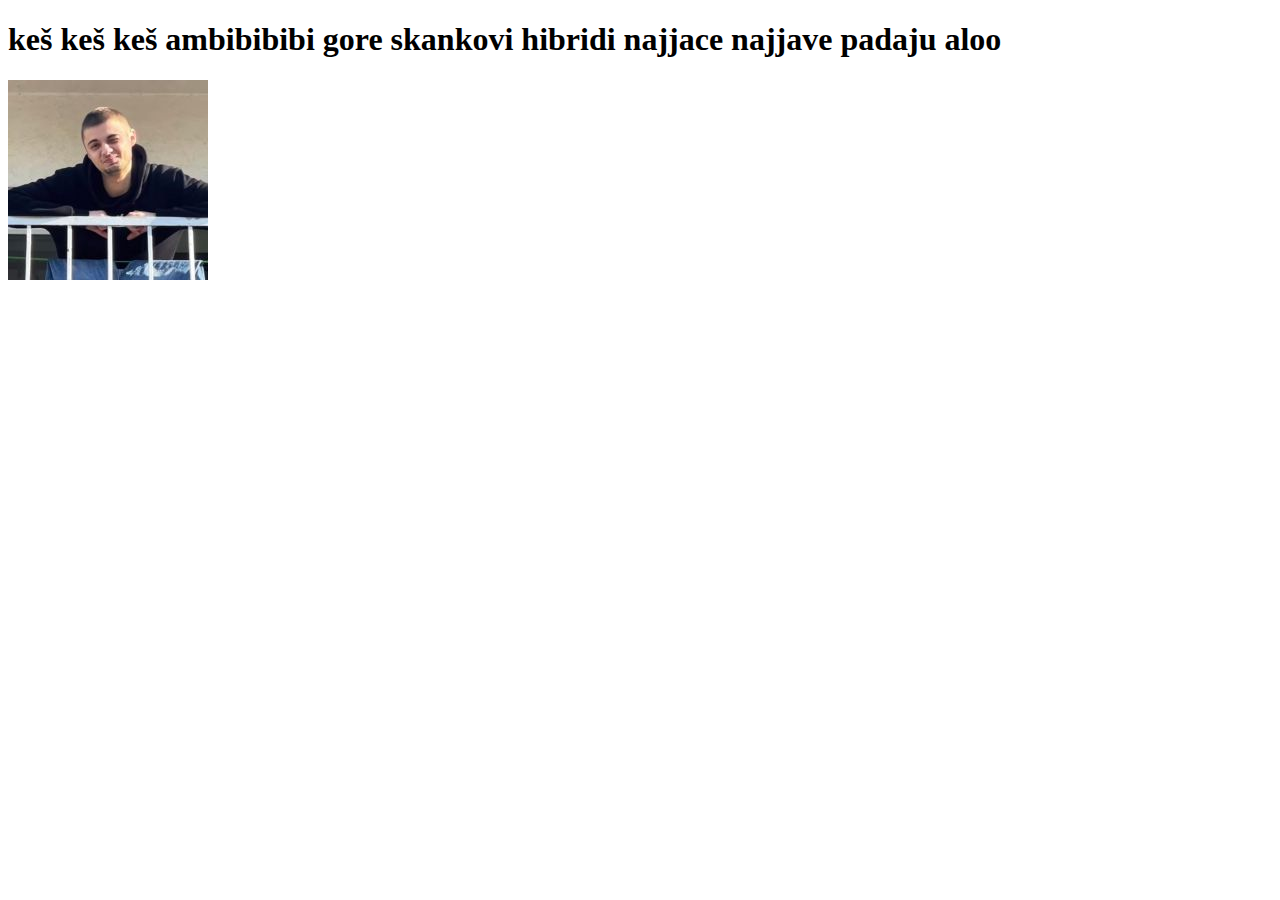
==== commit e813b791: "Update index.html" ====
--- a/index.html
+++ b/index.html
@@ -9,6 +9,5 @@
 <body>
      <h1>keš keš keš ambibibibi gore skankovi hibridi najjace najjave padaju aloo</h1>
      <img src="seksi.jpg"  />
-    <div id="__next" data-reactroot=""><div><div class="h-full w-4/5 overflow-y-scroll bg-hero3 z-40 animate__animated animate__faster fixed top-0 left-0 shadow-xl transition ease-in-out duration-300 animate__fadeOutLeft hidden -translate-x-full"><h1 class="absolute z-0 pointer-events-none font-['Airbnb Cereal App'] font-bold opacity-10 text-transparent bg-clip-text bg-gradient-to-r rotate-45 from-primary-metallic md:text-9xl to-transparent text-8xl tracking-widest top-[20%] left-36 ">FLEX</h1><h1 class="absolute z-0 pointer-events-none font-['Airbnb Cereal App'] font-bold opacity-10 text-transparent bg-clip-text bg-gradient-to-r rotate-45 from-transparent md:text-9xl to-primary text-8xl tracking-widest top-[31%] left-2 ">TEAM</h1><h1 class="absolute z-0 pointer-events-none font-['Airbnb Cereal App'] font-bold opacity-10 text-transparent bg-clip-text bg-gradient-to-r rotate-45 from-transparent md:text-9xl to-primary text-8xl tracking-widest top-[65%] left-0 ">FLEX</h1><h1 class="absolute z-0 pointer-events-none font-['Airbnb Cereal App'] font-bold opacity-10 text-transparent bg-clip-text bg-gradient-to-r rotate-45 from-primary-metallic md:text-9xl to-transparent text-8xl tracking-widest top-[95%] left-0 ">TEAM</h1><nav class="bg-black border-b border-w-4xl px-4 py-6 border-primary transition relative duration-500"><div class="container flex flex-nowrap justify-between items-center mx-auto "><div class="absolute -inset-0.5 bg-gradient-to-r from-gold-100 mr-[0.12rem] to-gold-900 top-[100%] filter opacity-100 transition duration-1000 h-2 group-hover:duration-200 animate-tilt"></div><span style="box-sizing: border-box; display: inline-block; overflow: hidden; width: initial; height: initial; background: none; opacity: 1; border: 0px; margin: 0px; padding: 0px; position: relative; max-width: 100%;"><span style="box-sizing: border-box; display: block; width: initial; height: initial; background: none; opacity: 1; border: 0px; margin: 0px; padding: 0px; max-width: 100%;"><img alt="" aria-hidden="true" src="data:image/svg+xml,%3csvg%20xmlns=%27http://www.w3.org/2000/svg%27%20version=%271.1%27%20width=%2756%27%20height=%2765%27/%3e" style="display: block; max-width: 100%; width: initial; height: initial; background: none; opacity: 1; border: 0px; margin: 0px; padding: 0px;"></span><img srcset="/_next/image?url=%2Fflex1.png&amp;w=64&amp;q=75 1x, /_next/image?url=%2Fflex1.png&amp;w=128&amp;q=75 2x" src="/_next/image?url=%2Fflex1.png&amp;w=128&amp;q=75" decoding="async" data-nimg="intrinsic" class="cursor-pointer" style="position: absolute; inset: 0px; box-sizing: border-box; padding: 0px; border: none; margin: auto; display: block; width: 0px; height: 0px; min-width: 100%; max-width: 100%; min-height: 100%; max-height: 100%;"></span><button data-collapse-toggle="mobile-menu" type="button" class="inline-flex items-center p-2 ml-3 text-sm rounded-lg md:hidden focus:outline-none focus:ring-2 text-gray-200 hover:bg-gray-700 focus:ring-gray-600" aria-controls="mobile-menu-2" aria-expanded="false"><span class="sr-only">Close main menu</span><svg xmlns="http://www.w3.org/2000/svg" class="h-8 w-8" fill="none" viewBox="0 0 24 24" stroke="currentColor"><path stroke-linecap="round" stroke-linejoin="round" stroke-width="2" d="M6 18L18 6M6 6l12 12"></path></svg></button></div></nav><div class="flex h-full w-full items-left justify-start flex-col"><ul class="space-y-4 px-4 py-4 mt-24"><li><span class="text-gray-200 flex py-2 text-shadow italic cursor-pointer px-4 rounded hover:text-primary hover:bg-gray-500 border-gray-500 text-2xl"><svg xmlns="http://www.w3.org/2000/svg" class="h-8 w-8 mr-4" fill="none" viewBox="0 0 24 24" stroke="currentColor"><path stroke-linecap="round" stroke-linejoin="round" stroke-width="2" d="M13 16h-1v-4h-1m1-4h.01M21 12a9 9 0 11-18 0 9 9 0 0118 0z"></path></svg>O NAMA</span></li><li><span class="text-gray-200 text-shadow italic flex py-2 cursor-pointer px-4 rounded hover:text-primary hover:bg-gray-500 border-gray-500 text-2xl"><svg xmlns="http://www.w3.org/2000/svg" class="h-8 w-8 mr-4" fill="none" viewBox="0 0 24 24" stroke="currentColor"><path stroke-linecap="round" stroke-linejoin="round" stroke-width="2" d="M7 12l3-3 3 3 4-4M8 21l4-4 4 4M3 4h18M4 4h16v12a1 1 0 01-1 1H5a1 1 0 01-1-1V4z"></path></svg>PROFIT TABELA</span></li><li><span class="text-gray-200 text-shadow italic flex py-2 cursor-pointer px-4 rounded hover:text-primary hover:bg-gray-500 border-gray-500 text-2xl"><svg xmlns="http://www.w3.org/2000/svg" class="h-8 w-8 mr-4" fill="none" viewBox="0 0 24 24" stroke="currentColor" stroke-width="2"><path stroke-linecap="round" stroke-linejoin="round" d="M4 6a2 2 0 012-2h2a2 2 0 012 2v2a2 2 0 01-2 2H6a2 2 0 01-2-2V6zM14 6a2 2 0 012-2h2a2 2 0 012 2v2a2 2 0 01-2 2h-2a2 2 0 01-2-2V6zM4 16a2 2 0 012-2h2a2 2 0 012 2v2a2 2 0 01-2 2H6a2 2 0 01-2-2v-2zM14 16a2 2 0 012-2h2a2 2 0 012 2v2a2 2 0 01-2 2h-2a2 2 0 01-2-2v-2z"></path></svg>NAŠI TIKETI</span></li><li><span class="text-gray-200 text-shadow italic flex py-2 cursor-pointer px-4 rounded hover:text-primary hover:bg-gray-500 border-gray-500 text-2xl"><svg xmlns="http://www.w3.org/2000/svg" class="h-8 w-8 mr-4" fill="none" viewBox="0 0 24 24" stroke="currentColor" stroke-width="2"><path stroke-linecap="round" stroke-linejoin="round" d="M17 9V7a2 2 0 00-2-2H5a2 2 0 00-2 2v6a2 2 0 002 2h2m2 4h10a2 2 0 002-2v-6a2 2 0 00-2-2H9a2 2 0 00-2 2v6a2 2 0 002 2zm7-5a2 2 0 11-4 0 2 2 0 014 0z"></path></svg>PAKETI</span></li></ul></div></div><div class="bg-secondary bg-repeat-y flex justify-center"><div class="max-w-7xl flex w-full flex-col"><nav class=" bg-transparent md:mb-20"><div class="container px-2 py-4 relative flex flex-nowrap md:border-b-2 border-primary justify-between items-center mx-auto max-w-6xl"><div class="absolute hidden md:block -inset-0.5 bg-gradient-to-r from-gold-100 to-gold-900 rounded-lg top-[100%] filter blur opacity-100 transition duration-1000 h-2 group-hover:duration-200 animate-tilt"></div><div class="px-6 py-6 md:py-2 rounded-lg"><div class="relative group rounded-lg"><div class="absolute -inset-0.5 bg-gradient-to-r from-gold-100 to-gold-900 rounded-lg filter blur opacity-75 transition duration-1000 group-hover:duration-200 animate-tilt"></div><button class="relative px-2 py-1 transform ease-in-out transition duration-300 hover:scale-105 bg-black rounded-lg leading-none flex items-center divide-x divide-gray-600"><span style="box-sizing: border-box; display: inline-block; overflow: hidden; width: initial; height: initial; background: none; opacity: 1; border: 0px; margin: 0px; padding: 0px; position: relative; max-width: 100%;"><span style="box-sizing: border-box; display: block; width: initial; height: initial; background: none; opacity: 1; border: 0px; margin: 0px; padding: 0px; max-width: 100%;"><img alt="" aria-hidden="true" src="data:image/svg+xml,%3csvg%20xmlns=%27http://www.w3.org/2000/svg%27%20version=%271.1%27%20width=%2756%27%20height=%2765%27/%3e" style="display: block; max-width: 100%; width: initial; height: initial; background: none; opacity: 1; border: 0px; margin: 0px; padding: 0px;"></span><img srcset="/_next/image?url=%2Fflex1.png&amp;w=64&amp;q=75 1x, /_next/image?url=%2Fflex1.png&amp;w=128&amp;q=75 2x" src="/_next/image?url=%2Fflex1.png&amp;w=128&amp;q=75" decoding="async" data-nimg="intrinsic" class="rounded-lg" style="position: absolute; inset: 0px; box-sizing: border-box; padding: 0px; border: none; margin: auto; display: block; width: 0px; height: 0px; min-width: 100%; max-width: 100%; min-height: 100%; max-height: 100%;"></span></button></div></div><button type="button" class="inline-flex items-center p-2 text-sm rounded-lg md:hidden focus:outline-none focus:ring-2 text-gray-200 focus:ring-gray-600"><svg class=" w-8 h-8" fill="currentColor" viewBox="0 0 20 20" xmlns="http://www.w3.org/2000/svg"><path fill-rule="evenodd" d="M3 5a1 1 0 011-1h12a1 1 0 110 2H4a1 1 0 01-1-1zM3 10a1 1 0 011-1h12a1 1 0 110 2H4a1 1 0 01-1-1zM3 15a1 1 0 011-1h12a1 1 0 110 2H4a1 1 0 01-1-1z" clip-rule="evenodd"></path></svg><svg class="hidden w-6 h-6" fill="currentColor" viewBox="0 0 20 20" xmlns="http://www.w3.org/2000/svg"><path fill-rule="evenodd" d="M4.293 4.293a1 1 0 011.414 0L10 8.586l4.293-4.293a1 1 0 111.414 1.414L11.414 10l4.293 4.293a1 1 0 01-1.414 1.414L10 11.414l-4.293 4.293a1 1 0 01-1.414-1.414L8.586 10 4.293 5.707a1 1 0 010-1.414z" clip-rule="evenodd"></path></svg></button><div class="hidden md:block w-full md:w-auto"><ul class="flex flex-col md:flex-row md:space-x-8 md:mt-0 md:text-sm "><li><span class="block nav w-[100%] transform transition duration-300 hover:scale-110 py-2 text-shadow italic cursor-pointer ease-in-out text-gray-200 px-4 hover:text-primary-metallic text-2xl ">O NAMA</span></li><li><span class="block transform transition duration-300 hover:scale-110 py-2 text-shadow italic cursor-pointer ease-in-out text-gray-200 nav px-4 hover:text-primary-metallic text-2xl">TABELA PROFITA</span></li><li><span class="block transform transition duration-300 hover:scale-110 py-2 text-shadow italic cursor-pointer ease-in-out text-gray-200 nav px-4 hover:text-primary-metallic text-2xl">NAŠI TIKETI</span></li><li><span class="block transform transition duration-300 hover:scale-110 py-2 text-shadow italic cursor-pointer ease-in-out text-gray-200 nav px-4 hover:text-primary-metallic text-2xl">PAKETI</span></li></ul></div></div></nav><div class="px-6 w-full py-4"><div class="grid grid-cols-1 md:grid-cols-2"><div class="animate__animated animate__fadeInUp"><h1 class="uppercase md:text-7xl text-5xl mb-6 italic font-bold text-primary text-shadow">Naši Paketi</h1><p class="text-gray-200 text-lg max-w-lg">Članarina našeg tima je: <br> <span class="font-bold">30e (3600rsd)</span> - Standard vip✅ (mesec dana od dana uplate) <br> <span class="font-bold">100e (11700rsd)</span> - Admin premium✅ (pristup i pregled naših tiketa na koje mi stavljamo pare od kojih je svaki ispraćen jakim ulogom)</p></div><div class="ml-auto mr-auto hidden md:block"><span style="box-sizing: border-box; display: inline-block; overflow: hidden; width: initial; height: initial; background: none; opacity: 1; border: 0px; margin: 0px; padding: 0px; position: relative; max-width: 100%;"><span style="box-sizing: border-box; display: block; width: initial; height: initial; background: none; opacity: 1; border: 0px; margin: 0px; padding: 0px; max-width: 100%;"><img alt="" aria-hidden="true" src="data:image/svg+xml,%3csvg%20xmlns=%27http://www.w3.org/2000/svg%27%20version=%271.1%27%20width=%27170%27%20height=%27195%27/%3e" style="display: block; max-width: 100%; width: initial; height: initial; background: none; opacity: 1; border: 0px; margin: 0px; padding: 0px;"></span><img src="/_next/image?url=%2Fflex_icon_large.png&amp;w=384&amp;q=75" decoding="async" data-nimg="intrinsic" style="position: absolute; inset: 0px; box-sizing: border-box; padding: 0px; border: none; margin: auto; display: block; width: 0px; height: 0px; min-width: 100%; max-width: 100%; min-height: 100%; max-height: 100%;" srcset="/_next/image?url=%2Fflex_icon_large.png&amp;w=256&amp;q=75 1x, /_next/image?url=%2Fflex_icon_large.png&amp;w=384&amp;q=75 2x"><noscript></noscript></span></div></div><div class="hidden md:block py-12"><div class="flex flex-col mt-2"><div class="py-2 -my-2 overflow-x-auto sm:-mx-6 sm:px-6 lg:-mx-8 lg:px-8"><div class="inline-block min-w-full overflow-hidden align-middle shadow-md rounded-lg"><table class="min-w-full table-fixed border-2 border-primary rounded-lg shadow-lg"><thead><tr class=""><th class="px-6 py-3 text-xs font-medium leading-4 tracking-wider text-left text-gray-400 uppercase border-b border-primary-metallic bg-hero3">Paketi</th><th class="px-6 py-3 text-xl font-medium text-shadow leading-4 tracking-wider text-center text-green-600 uppercase border-b border-primary-metallic bg-hero3">JAKE UPLATE</th><th class="px-6 py-3 text-xl font-medium text-shadow leading-4 tracking-wider text-center text-platinum uppercase border-b border-primary-metallic bg-hero3 mr-auto">Admin Premium</th></tr></thead><tbody class="bg-transparent"><tr><td class="px-6 py-4 whitespace-no-wrap border-b border-primary-metallic"><div class="flex items-center"><div class="ml-4"><div class="text-md font-medium leading-5 text-gray-200">Cena</div></div></div></td><td class="px-6 py-4 whitespace-no-wrap border-b border-r border-primary-metallic"><h1 class="text-4xl text-shadow text-center text-primary-metallic ">30€ <span class="text-lg text-shadow-none text-gray-400">/mesečno</span></h1></td><td class="px-6 py-4 whitespace-no-wrap border-b border-primary-metallic"><h1 class="text-4xl text-shadow text-center text-primary-metallic ">100€ <span class="text-lg text-shadow-none text-gray-400">/mesečno</span></h1></td></tr><tr class="bg-hero3"><td class="px-6 py-4 whitespace-no-wrap border-b border-primary-metallic"><div class="flex items-center"><div class="ml-4"><div class="text-xl italic font-medium text-shadow leading-5 text-gray-200">Šta Dobijaš?</div></div></div></td><td class="px-6 py-4 whitespace-no-wrap border-b border-primary-metallic"></td><td class="px-6 py-4 whitespace-no-wrap border-b border-primary-metallic"></td></tr><tr><td class="px-6 py-4 whitespace-no-wrap border-b border-zinc-600"><div class="flex items-center"><div class="ml-4"><div class="text-md font-medium leading-5 text-gray-200">Tiketa Mesečno</div></div></div></td><td class="px-6 py-4 whitespace-no-wrap border-b border-r border-r-primary-metallic border-zinc-600"><h1 class="text-primary text-center text-xl">70-110</h1></td><td class="px-6 py-4 whitespace-no-wrap border-b border-zinc-600"><h1 class="text-primary text-center text-xl">15-20</h1></td></tr><tr></tr><tr><td class="px-6 py-4 whitespace-no-wrap border-b border-zinc-600"><div class="flex items-center"><div class="ml-4"><div class="text-md font-medium leading-5 text-gray-200">Podrška</div></div></div></td><td class="px-6 py-4 whitespace-no-wrap border-b border-r border-r-primary-metallic border-zinc-600"><svg xmlns="http://www.w3.org/2000/svg" class="h-6 w-6 stroke-green-500 mx-auto" fill="none" viewBox="0 0 24 24" stroke="currentColor" stroke-width="2"><path stroke-linecap="round" stroke-linejoin="round" d="M5 13l4 4L19 7"></path></svg></td><td class="px-6 py-4 whitespace-no-wrap border-b border-zinc-600"><svg xmlns="http://www.w3.org/2000/svg" class="h-6 w-6 stroke-green-500 mx-auto" fill="none" viewBox="0 0 24 24" stroke="currentColor" stroke-width="2"><path stroke-linecap="round" stroke-linejoin="round" d="M5 13l4 4L19 7"></path></svg></td></tr><tr><td class="px-6 py-4 whitespace-no-wrap border-b border-zinc-600"><div class="flex items-center"><div class="ml-4"><div class="text-md font-medium leading-5 text-gray-200">Tiketi Najuspešnijih</div></div></div></td><td class="px-6 py-4 whitespace-no-wrap border-b border-r border-r-primary-metallic border-zinc-600"><svg xmlns="http://www.w3.org/2000/svg" class="h-6 w-6 stroke-green-500 mx-auto" fill="none" viewBox="0 0 24 24" stroke="currentColor" stroke-width="2"><path stroke-linecap="round" stroke-linejoin="round" d="M5 13l4 4L19 7"></path></svg></td><td class="px-6 py-4 whitespace-no-wrap border-b border-zinc-600"><svg xmlns="http://www.w3.org/2000/svg" class="h-6 w-6 stroke-green-500 mx-auto" fill="none" viewBox="0 0 24 24" stroke="currentColor" stroke-width="2"><path stroke-linecap="round" stroke-linejoin="round" d="M5 13l4 4L19 7"></path></svg></td></tr><tr><td class="px-6 py-4 whitespace-no-wrap border-b border-zinc-600"><div class="flex items-center"><div class="ml-4"><div class="text-md font-medium leading-5 text-gray-200">Saveti</div></div></div></td><td class="px-6 py-4 whitespace-no-wrap border-b border-r border-r-primary-metallic border-zinc-600"><svg xmlns="http://www.w3.org/2000/svg" class="h-6 w-6 stroke-green-500 mx-auto" fill="none" viewBox="0 0 24 24" stroke="currentColor" stroke-width="2"><path stroke-linecap="round" stroke-linejoin="round" d="M5 13l4 4L19 7"></path></svg></td><td class="px-6 py-4 whitespace-no-wrap border-b border-zinc-600"><svg xmlns="http://www.w3.org/2000/svg" class="h-6 w-6 stroke-green-500 mx-auto" fill="none" viewBox="0 0 24 24" stroke="currentColor" stroke-width="2"><path stroke-linecap="round" stroke-linejoin="round" d="M5 13l4 4L19 7"></path></svg></td></tr><tr><td class="px-6 py-4 whitespace-no-wrap border-b border-zinc-600"><div class="flex items-center"><div class="ml-4"><div class="text-md font-medium leading-5 text-gray-200">Garantovan Profit</div></div></div></td><td class="px-6 py-4 whitespace-no-wrap border-b border-r border-r-primary-metallic border-zinc-600"><svg xmlns="http://www.w3.org/2000/svg" class="h-6 w-6 stroke-zinc-400 mx-auto" fill="none" viewBox="0 0 24 24" stroke="currentColor" stroke-width="2"><path stroke-linecap="round" stroke-linejoin="round" d="M20 12H4"></path></svg></td><td class="px-6 py-4 whitespace-no-wrap border-b border-zinc-600"><svg xmlns="http://www.w3.org/2000/svg" class="h-6 w-6 stroke-green-500 mx-auto" fill="none" viewBox="0 0 24 24" stroke="currentColor" stroke-width="2"><path stroke-linecap="round" stroke-linejoin="round" d="M5 13l4 4L19 7"></path></svg></td></tr><tr><td class="px-6 py-4 whitespace-no-wrap border-b border-zinc-600"><div class="flex items-center"><div class="ml-4"><div class="text-md font-medium leading-5 text-gray-200">Svaki Mesec u Plusu</div></div></div></td><td class="px-6 py-4 whitespace-no-wrap border-b border-r border-r-primary-metallic border-zinc-600"><svg xmlns="http://www.w3.org/2000/svg" class="h-6 w-6 stroke-zinc-400 mx-auto" fill="none" viewBox="0 0 24 24" stroke="currentColor" stroke-width="2"><path stroke-linecap="round" stroke-linejoin="round" d="M20 12H4"></path></svg></td><td class="px-6 py-4 whitespace-no-wrap border-b border-zinc-600"><svg xmlns="http://www.w3.org/2000/svg" class="h-6 w-6 stroke-green-500 mx-auto" fill="none" viewBox="0 0 24 24" stroke="currentColor" stroke-width="2"><path stroke-linecap="round" stroke-linejoin="round" d="M5 13l4 4L19 7"></path></svg></td></tr><tr><td class="px-6 py-4 whitespace-no-wrap border-b border-primary-metallic"><div class="flex items-center"><div class="ml-4"><div class="text-md font-medium leading-5 text-gray-200">Uvid u Naše Tikete</div></div></div></td><td class="px-6 py-4 whitespace-no-wrap border-b border-r border-r-primary-metallic border-primary-metallic"><svg xmlns="http://www.w3.org/2000/svg" class="h-6 w-6 stroke-zinc-400 mx-auto" fill="none" viewBox="0 0 24 24" stroke="currentColor" stroke-width="2"><path stroke-linecap="round" stroke-linejoin="round" d="M20 12H4"></path></svg></td><td class="px-6 py-4 whitespace-no-wrap border-b border-primary-metallic"><svg xmlns="http://www.w3.org/2000/svg" class="h-6 w-6 stroke-green-500 mx-auto" fill="none" viewBox="0 0 24 24" stroke="currentColor" stroke-width="2"><path stroke-linecap="round" stroke-linejoin="round" d="M5 13l4 4L19 7"></path></svg></td></tr><tr class="bg-hero3"><td class="px-6 py-4 whitespace-no-wrap border-b border-primary-metallic"><div class="flex items-center"><div class="ml-4"><div class="text-xl italic text-shadow font-medium leading-5 text-gray-200">Kako?</div></div></div></td><td class="px-6 py-4 whitespace-no-wrap border-b border-primary-metallic"></td><td class="px-6 py-4 whitespace-no-wrap border-b border-primary-metallic"></td></tr><tr><td class="px-6 py-4 whitespace-no-wrap"><div class="flex items-center"><div class="ml-4"></div></div></td><td class="px-6 py-4 flex whitespace-no-wrap "><p class="text-gray-200 max-w-lg text-md ">💸Jake uplate grupa💸 je grupa koja svakodnevno šalje informacije koje samo flex team poseduje o najuspešnijim igračima kladionice širom Srbije. Svakodnevno se šalje prosecno 3 do 6 tiketa sa različitih uplatnih mesta u lokalima u kojima su jaki igrači uplatili svoje tikete. Ova metoda se pokazala kao jako uspešna, pošto Vam šaljemo slike tiketa na koje su određeni ljudi imali toliku dozu sigurnosti, da su stavili od 500 do 10 000 evra. Kvote koje gađaju su najčešće zaista zavidne ~1.9-4.0 a politika i money menadžment ove grupe je da pratite apsolutno svaki tiket koji pošaljem konstantnim (identičnim) ulogom.</p></td><td class="px-6 py-4 flex whitespace-no-wrap "><p class="text-gray-200 max-w-lg text-md">🌎Admin premium🌎 - Plaćanjem pristupa ovoj grupi automatski si sebi obezbedio uvid u apsolutno sve sto ću odigrati datog meseca kao i u to koliko ću novca uložiti na određeni tiket. Ali ne, moj budžet za klađenje na mesečnom nivou nije 10, 20, 50... hiljada dinara, već 300+ hiljada dinara, apsolutno svaki mesec, bez izuzetaka. Svaki put kada ja igram dobićes 5-6h pre utakmice sliku tog tiketa sa slikom moje uplate na njemu. Uživaj i gledaj kako najbolji svih vremena gradi svoj profit apsolutno svaki mesec bez izuzetaka. Vaš FLEX TEAM📈</p></td></tr></tbody></table></div></div></div></div><div class="py-12 space-y-6 md:hidden"><div class="border-2 border-green-700 rounded-lg"><h1 class="text-4xl uppercase italic px-4 py-2 bg-green-700 w-full text-gray-200 text-shadow">JAKE UPLATE</h1><div class="py-6 px-4"><h1 class="text-4xl text-primary-metallic ">30€ <span class="text-lg text-gray-400">/mesečno</span></h1><h1 class="text-gray-200 italic text-3xl mt-4 text-shadow w-full border-primary-metallic border-t-2 pt-4">Šta dobijaš?</h1><div class="w-full flex mt-6 justify-between items-center"><h1 class="text-lg text-gray-200">Mesečno Tiketa</h1><h1 class="text-xl text-gray-200">80</h1></div><div class="w-full flex my-3 justify-between items-center"><h1 class="text-lg text-gray-200">Podrška</h1><svg xmlns="http://www.w3.org/2000/svg" class="h-8 w-8 stroke-gray-200" fill="none" viewBox="0 0 24 24" stroke="currentColor" stroke-width="2"><path stroke-linecap="round" stroke-linejoin="round" d="M5 13l4 4L19 7"></path></svg></div><div class="w-full flex my-3 justify-between items-center"><h1 class="text-lg text-gray-200">Tiketi Najuspešnijih</h1><svg xmlns="http://www.w3.org/2000/svg" class="h-8 w-8 stroke-gray-200" fill="none" viewBox="0 0 24 24" stroke="currentColor" stroke-width="2"><path stroke-linecap="round" stroke-linejoin="round" d="M5 13l4 4L19 7"></path></svg></div><div class="w-full flex my-3 justify-between items-center"><h1 class="text-lg text-gray-200">Saveti</h1><svg xmlns="http://www.w3.org/2000/svg" class="h-8 w-8 stroke-zinc-400" fill="none" viewBox="0 0 24 24" stroke="currentColor" stroke-width="2"><path stroke-linecap="round" stroke-linejoin="round" d="M20 12H4"></path></svg></div><div class="w-full flex my-3 justify-between items-center"><h1 class="text-lg text-gray-200">Garantovan Profit</h1><svg xmlns="http://www.w3.org/2000/svg" class="h-8 w-8 stroke-zinc-400" fill="none" viewBox="0 0 24 24" stroke="currentColor" stroke-width="2"><path stroke-linecap="round" stroke-linejoin="round" d="M20 12H4"></path></svg></div><div class="w-full flex my-3 justify-between items-center"><h1 class="text-lg text-gray-200">Svaki Mesec u Plusu</h1><svg xmlns="http://www.w3.org/2000/svg" class="h-8 w-8 stroke-zinc-400" fill="none" viewBox="0 0 24 24" stroke="currentColor" stroke-width="2"><path stroke-linecap="round" stroke-linejoin="round" d="M20 12H4"></path></svg></div><div class="w-full flex my-3 justify-between items-center"><h1 class="text-lg text-gray-200">Uvid u Naše Tikete</h1><svg xmlns="http://www.w3.org/2000/svg" class="h-8 w-8 stroke-zinc-400" fill="none" viewBox="0 0 24 24" stroke="currentColor" stroke-width="2"><path stroke-linecap="round" stroke-linejoin="round" d="M20 12H4"></path></svg></div><h1 class="text-gray-200 italic text-3xl mt-4 text-shadow w-full border-primary-metallic border-t-2 pt-4">Kako?</h1><p class="text-gray-200 text-md mt-4">💸Jake uplate grupa💸 je grupa koja svakodnevno šalje informacije koje samo flex team poseduje o najuspešnijim igračima kladionice širom Srbije. Svakodnevno se šalje prosecno 3 do 6 tiketa sa različitih uplatnih mesta u lokalima u kojima su jaki igrači uplatili svoje tikete. Ova metoda se pokazala kao jako uspešna, pošto Vam šaljemo slike tiketa na koje su određeni ljudi imali toliku dozu sigurnosti, da su stavili od 500 do 10 000 evra. Kvote koje gađaju su najčešće zaista zavidne ~1.9-4.0 a politika i money menadžment ove grupe je da pratite apsolutno svaki tiket koji pošaljem konstantnim (identičnim) ulogom.</p></div></div><div class="border-2 border-platinum rounded-lg"><h1 class="text-4xl uppercase italic px-4 py-2 bg-platinum w-full text-gray-200 text-shadow">Admin Premium</h1><div class="py-6 px-4"><h1 class="text-4xl text-primary-metallic ">100€ <span class="text-lg text-gray-400">/mesečno</span></h1><p class="text-gray-400 text-md mt-2">Članarina važi mesec dana od dana uplate.</p><h1 class="text-gray-200 italic text-3xl mt-4 text-shadow w-full border-primary-metallic border-t-2 pt-4">Šta dobijaš?</h1><div class="w-full flex mt-6 justify-between items-center"><h1 class="text-lg text-gray-200">Mesečno Tiketa</h1><h1 class="text-lg text-gray-200">15-20</h1></div><div class="w-full flex my-3 justify-between items-center"><h1 class="text-lg text-gray-200">Podrška</h1><svg xmlns="http://www.w3.org/2000/svg" class="h-8 w-8 stroke-gray-200" fill="none" viewBox="0 0 24 24" stroke="currentColor" stroke-width="2"><path stroke-linecap="round" stroke-linejoin="round" d="M5 13l4 4L19 7"></path></svg></div><div class="w-full flex my-3 justify-between items-center"><h1 class="text-lg text-gray-200">Tiketi Najuspešnijih</h1><svg xmlns="http://www.w3.org/2000/svg" class="h-8 w-8 stroke-gray-200" fill="none" viewBox="0 0 24 24" stroke="currentColor" stroke-width="2"><path stroke-linecap="round" stroke-linejoin="round" d="M5 13l4 4L19 7"></path></svg></div><div class="w-full flex my-3 justify-between items-center"><h1 class="text-lg text-gray-200">Saveti</h1><svg xmlns="http://www.w3.org/2000/svg" class="h-8 w-8 stroke-gray-200" fill="none" viewBox="0 0 24 24" stroke="currentColor" stroke-width="2"><path stroke-linecap="round" stroke-linejoin="round" d="M5 13l4 4L19 7"></path></svg></div><div class="w-full flex my-3 justify-between items-center"><h1 class="text-lg text-gray-200">Garantovan Profit</h1><svg xmlns="http://www.w3.org/2000/svg" class="h-8 w-8 stroke-gray-200" fill="none" viewBox="0 0 24 24" stroke="currentColor" stroke-width="2"><path stroke-linecap="round" stroke-linejoin="round" d="M5 13l4 4L19 7"></path></svg></div><div class="w-full flex my-3 justify-between items-center"><h1 class="text-lg text-gray-200">Svaki Mesec u Plusu</h1><svg xmlns="http://www.w3.org/2000/svg" class="h-8 w-8 stroke-gray-200" fill="none" viewBox="0 0 24 24" stroke="currentColor" stroke-width="2"><path stroke-linecap="round" stroke-linejoin="round" d="M5 13l4 4L19 7"></path></svg></div><div class="w-full flex my-3 justify-between items-center"><h1 class="text-lg text-gray-200">Uvid u Naše Tikete</h1><svg xmlns="http://www.w3.org/2000/svg" class="h-8 w-8 stroke-gray-200" fill="none" viewBox="0 0 24 24" stroke="currentColor" stroke-width="2"><path stroke-linecap="round" stroke-linejoin="round" d="M5 13l4 4L19 7"></path></svg></div><h1 class="text-gray-200 italic text-3xl mt-4 text-shadow w-full border-primary-metallic border-t-2 pt-4">Kako?</h1><p class="text-gray-200 text-md mt-4">🌎Admin premium🌎 - Plaćanjem pristupa ovoj grupi automatski si sebi obezbedio uvid u apsolutno sve sto ću odigrati datog meseca kao i u to koliko ću novca uložiti na određeni tiket. Ali ne, moj budžet za klađenje na mesečnom nivou nije 10, 20, 50... hiljada dinara, već 300+ hiljada dinara, apsolutno svaki mesec, bez izuzetaka. Svaki put kada ja igram dobićes 5-6h pre utakmice sliku tog tiketa sa slikom moje uplate na njemu. Uživaj i gledaj kako najbolji svih vremena gradi svoj profit apsolutno svaki mesec bez izuzetaka. Vaš FLEX TEAM📈</p></div></div></div><h1 class="text-5xl md:text-7xl text-primary text-shadow italic md:mt-8 font-bold mb-12">PRETPLATI SE</h1><div class="grid grid-cols-1 md:grid-cols-3 md:space-x-12 w-full md:space-y-0 mb-16 space-y-6"><div class="animate__animated animate__fadeInUp" style="animation-duration: 1s;"><div><h1 class="text-4xl text-primary-metallic font-bold text-shadow italic"><span class="text-7xl text-primary-metallic text-shadow">1.</span> UPLATA</h1><p class="text-md mt-2 text-gray-200">Za sve načine uplate članarine, kao i dodatne informacije iskljucivo se vrše putem poruke našem instagram profilu <a href="https://www.instagram.com/flex_team_n1/" target="_blank" rel="noreferrer">@flex_team_n1</a>.</p></div></div><div class="animate__animated animate__fadeInUp" style="animation-duration: 1s;"><div><h1 class="text-4xl text-primary-metallic font-bold text-shadow italic"><span class="text-7xl text-primary-metallic text-shadow">2.</span> UČLANJENJE</h1><p class="text-md mt-2 text-gray-200">Nakon što uplatiš na jedan od nacina koji izabereš, prinosiš sliku uplate takodje u poruci našem instagram profilu nakon čega čekas povratnu poruku, i dalja uputstva.</p></div></div><div class="animate__animated animate__fadeInUp" style="animation-duration: 1s;"><div><h1 class="text-4xl text-primary-metallic font-bold text-shadow italic"><span class="text-7xl text-primary-metallic text-shadow">3.</span> IGRA</h1><p class="text-md mt-2 text-gray-200">Sva uputstva o igri, i pravilima kojima se morati pridržavati, ukoliko želite da budem odgovoran za Vaš profit dobijate u grupi u koju ste ubačeni.</p></div></div></div><h1 class="text-5xl md:text-7xl text-primary text-shadow italic font-bold md:mb-20 md:mt-24 mb-12">ČESTO POSTAVLJANA PITANJA...</h1><div class="grid grid-cols-1 md:grid-cols-2 md:space-y-0 items-center w-full mb-16 space-y-6"><div class="md:max-w-md"><h1 class="text-3xl text-gray-200 font-bold text-shadow ">Šta je to unit?</h1><p class="text-md mt-2 text-gray-300">U Flex Teamu unit dobijate kada ukupni budžet koji ste odvojili za klađenje(ulaganje) podelite sa 50. Primer ukoliko ste odvojili 10.000 rsd vas 1 unit biće 10.000:50=200rsd. Znači kada ispod tiketa koji se igra napišemo ulog 7/10 - Broj 7 predstavlja broj unita koji ćete uložiti na taj tiket. Znači ukoliko vam je unit 200 rsd na taj tiket uložićete 7x200=1400rsd.</p></div><div class="md:max-w-md"><h1 class="text-3xl text-gray-200 font-bold text-shadow ">Koliko mogu zaraditi za mesec dana?</h1><p class="text-md mt-2 text-gray-300">Sve zavisi od vašeg ukupnog budžeta kojim raspolažete. Početak ovog meseca je za ljude koji su ispratili svaki naš tiket i ulog za 2,3 dana doneo čitavih +17 unita. Ukoliko vam je budžet 10.000 rsd tačnije 1 unit 200, za 2-3 dana biste zaradili 3400rsd. Tačnije 1150 dinara DNEVNO. Ne zaboravite ne radite ništa i sve je legalno.I to sa budžetom od 10.000 rsd. Da imate 20.000 rsd (180e ukupnog budzeta) uzimali biste 20e za dan - ne radeći apsolutno ništa.I sve to sa minimalnim rizikom kojim rizikujete samo 4% od ukupnog budzeta.</p></div><div class="md:max-w-md"><h1 class="text-3xl text-gray-200 font-bold text-shadow ">Koliki je koeficijent prolaznosti?</h1><p class="text-md mt-2 text-gray-300">Prolazni tiketi su svakog meseca nekih 70-85% zavisi od meseca do meseca naravno. Ali sistem unit-a i progress u našem timu je toliko jak da bi i sa prolaznošću 60% mogli da pokidate profit i zaradite nenormalno mnogo. Kladite se pametno.</p></div></div></div></div></div><div class="bg-hero2 bg-cover flex items-center justify-center flex-col border-t-2 border-primary relative"><div class="flex flex-wrap justify-center md:justify-between w-full max-w-4xl items-center md:py-12 py-4 px-8"><div class="p-4 mb-6"><span style="box-sizing: border-box; display: inline-block; overflow: hidden; width: initial; height: initial; background: none; opacity: 1; border: 0px; margin: 0px; padding: 0px; position: relative; max-width: 100%;"><span style="box-sizing: border-box; display: block; width: initial; height: initial; background: none; opacity: 1; border: 0px; margin: 0px; padding: 0px; max-width: 100%;"><img alt="" aria-hidden="true" src="data:image/svg+xml,%3csvg%20xmlns=%27http://www.w3.org/2000/svg%27%20version=%271.1%27%20width=%27111%27%20height=%27130%27/%3e" style="display: block; max-width: 100%; width: initial; height: initial; background: none; opacity: 1; border: 0px; margin: 0px; padding: 0px;"></span><img srcset="/_next/image?url=%2Fflex1.png&amp;w=128&amp;q=75 1x, /_next/image?url=%2Fflex1.png&amp;w=256&amp;q=75 2x" src="/_next/image?url=%2Fflex1.png&amp;w=256&amp;q=75" decoding="async" data-nimg="intrinsic" style="position: absolute; inset: 0px; box-sizing: border-box; padding: 0px; border: none; margin: auto; display: block; width: 0px; height: 0px; min-width: 100%; max-width: 100%; min-height: 100%; max-height: 100%;"></span></div><div class="flex justify-center space-x-6 md:space-x-14"><div><h1 class="text-primary md:text-xl md:mb-6 text-md mb-3">Kontakt</h1><ul class="text-gray-200 text-sm md:text-lg space-y-2"><li class="cursor-pointer hover:text-primary"><a href="mailto:flexteamtips@gmail.com">flexteamtips@gmail.com</a></li><li class="cursor-pointer hover:text-primary"> <a href="https://www.instagram.com/flex_team_n1/" target="_blank" rel="noreferrer">Instagram</a></li><li class="cursor-pointer hover:text-primary"> <a href="https://www.youtube.com/channel/UCb7QLFUbYwQ-84aMo7WCvNQ" target="_blank" rel="noreferrer">Youtube </a></li><li class="cursor-pointer hover:text-primary"><a href="#" target="_blank" rel="noreferrer">Paypal </a></li></ul></div><div><h1 class="text-primary md:text-xl md:mb-6 mb-3">O Nama</h1><ul class="text-gray-200 text-sm md:text-lg space-y-2"><li class="cursor-pointer hover:text-primary"><a href="/onama">Naša Priča</a></li><li class="cursor-pointer hover:text-primary"><a href="/profit-tabela">Profit</a></li><li class="cursor-pointer hover:text-primary"><a href="/tiketi">Tiketi</a></li><li class="cursor-pointer hover:text-primary"><a href="/paketi">Pridruži nam se</a></li></ul></div></div></div><div class="py-4 px-8 text-gray-200 max-w-4xl text-xs md:text-sm text-center">Dozvolite da vam pomognem u izgradnji života i karijere iz snova svojim znanjem i veštinama u industriji sportskog klađenja. <br> Ovo je vaša prilika da radite sa najboljima u poslu i da se upustite u akciju. <br> Učlanite se u Flex Team. Rezultati ne lažu!</div><div class="py-4 px-8 flex w-full items-center justify-center space-x-12 text-gray-200"><div><a href="https://www.instagram.com/flex_team_n1/" target="_blank" rel="noreferrer"><svg xmlns="http://www.w3.org/2000/svg" x="0px" y="0px" viewBox="0 0 24 24" class="fill-gray-200 w-8 h-8 hover:fill-primary cursor-pointer"> <path d="M 8 3 C 5.243 3 3 5.243 3 8 L 3 16 C 3 18.757 5.243 21 8 21 L 16 21 C 18.757 21 21 18.757 21 16 L 21 8 C 21 5.243 18.757 3 16 3 L 8 3 z M 8 5 L 16 5 C 17.654 5 19 6.346 19 8 L 19 16 C 19 17.654 17.654 19 16 19 L 8 19 C 6.346 19 5 17.654 5 16 L 5 8 C 5 6.346 6.346 5 8 5 z M 17 6 A 1 1 0 0 0 16 7 A 1 1 0 0 0 17 8 A 1 1 0 0 0 18 7 A 1 1 0 0 0 17 6 z M 12 7 C 9.243 7 7 9.243 7 12 C 7 14.757 9.243 17 12 17 C 14.757 17 17 14.757 17 12 C 17 9.243 14.757 7 12 7 z M 12 9 C 13.654 9 15 10.346 15 12 C 15 13.654 13.654 15 12 15 C 10.346 15 9 13.654 9 12 C 9 10.346 10.346 9 12 9 z"></path></svg></a></div><div><a href="https://www.youtube.com/channel/UCb7QLFUbYwQ-84aMo7WCvNQ" target="_blank" rel="noreferrer"><svg xmlns="http://www.w3.org/2000/svg" x="0px" y="0px" viewBox="0 0 30 30" class="fill-gray-200 w-8 h-8 hover:fill-primary cursor-pointer"> <path d="M 15 4 C 10.814 4 5.3808594 5.0488281 5.3808594 5.0488281 L 5.3671875 5.0644531 C 3.4606632 5.3693645 2 7.0076245 2 9 L 2 15 L 2 15.001953 L 2 21 L 2 21.001953 A 4 4 0 0 0 5.3769531 24.945312 L 5.3808594 24.951172 C 5.3808594 24.951172 10.814 26.001953 15 26.001953 C 19.186 26.001953 24.619141 24.951172 24.619141 24.951172 L 24.621094 24.949219 A 4 4 0 0 0 28 21.001953 L 28 21 L 28 15.001953 L 28 15 L 28 9 A 4 4 0 0 0 24.623047 5.0546875 L 24.619141 5.0488281 C 24.619141 5.0488281 19.186 4 15 4 z M 12 10.398438 L 20 15 L 12 19.601562 L 12 10.398438 z"></path></svg></a></div></div><div class="py-4 px-8 text-gray-200 text-xs md:text-sm md:pb-12 text-center">© 2022 Flex Team. All rights reserved.<br><br>Powered by <a href="https://www.lan-digital.com" rel="noreferrer" target="_blank">LAN Digital</a></div></div></div></div>
 </body>
 </html>
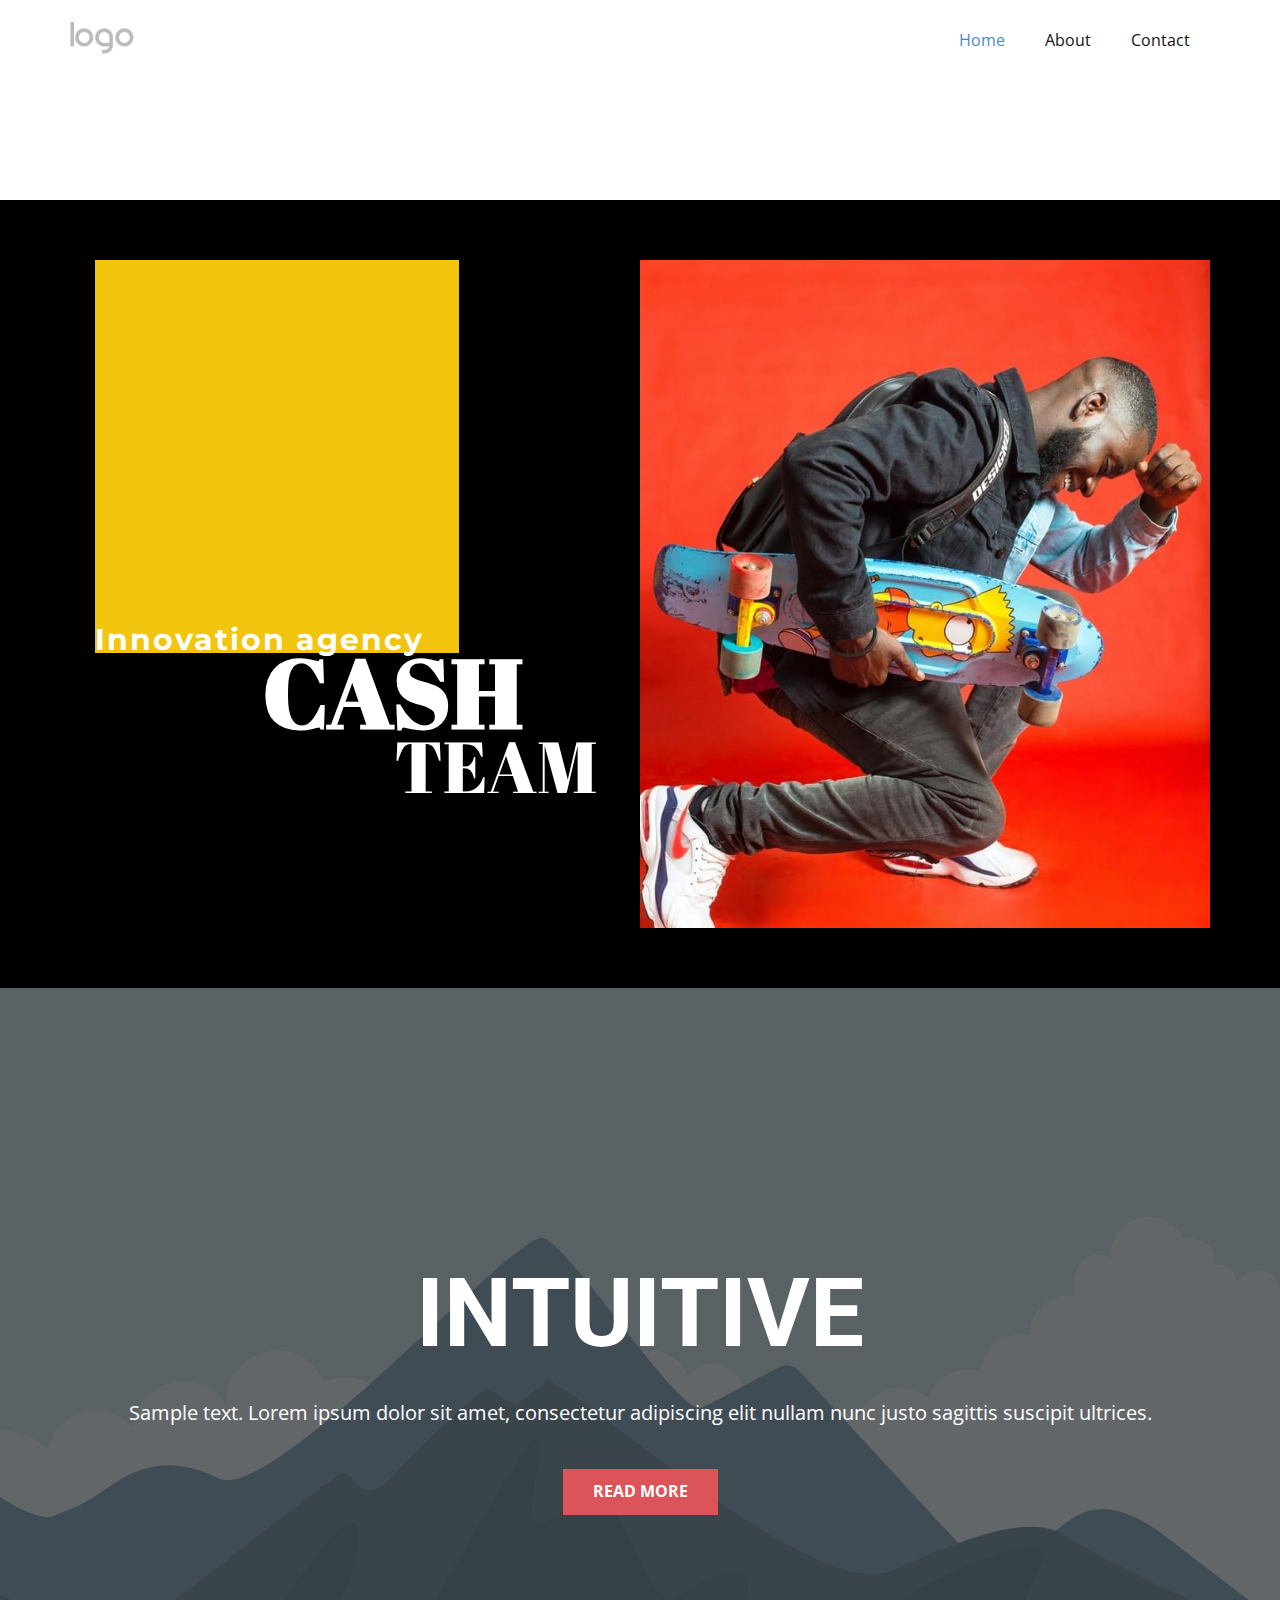
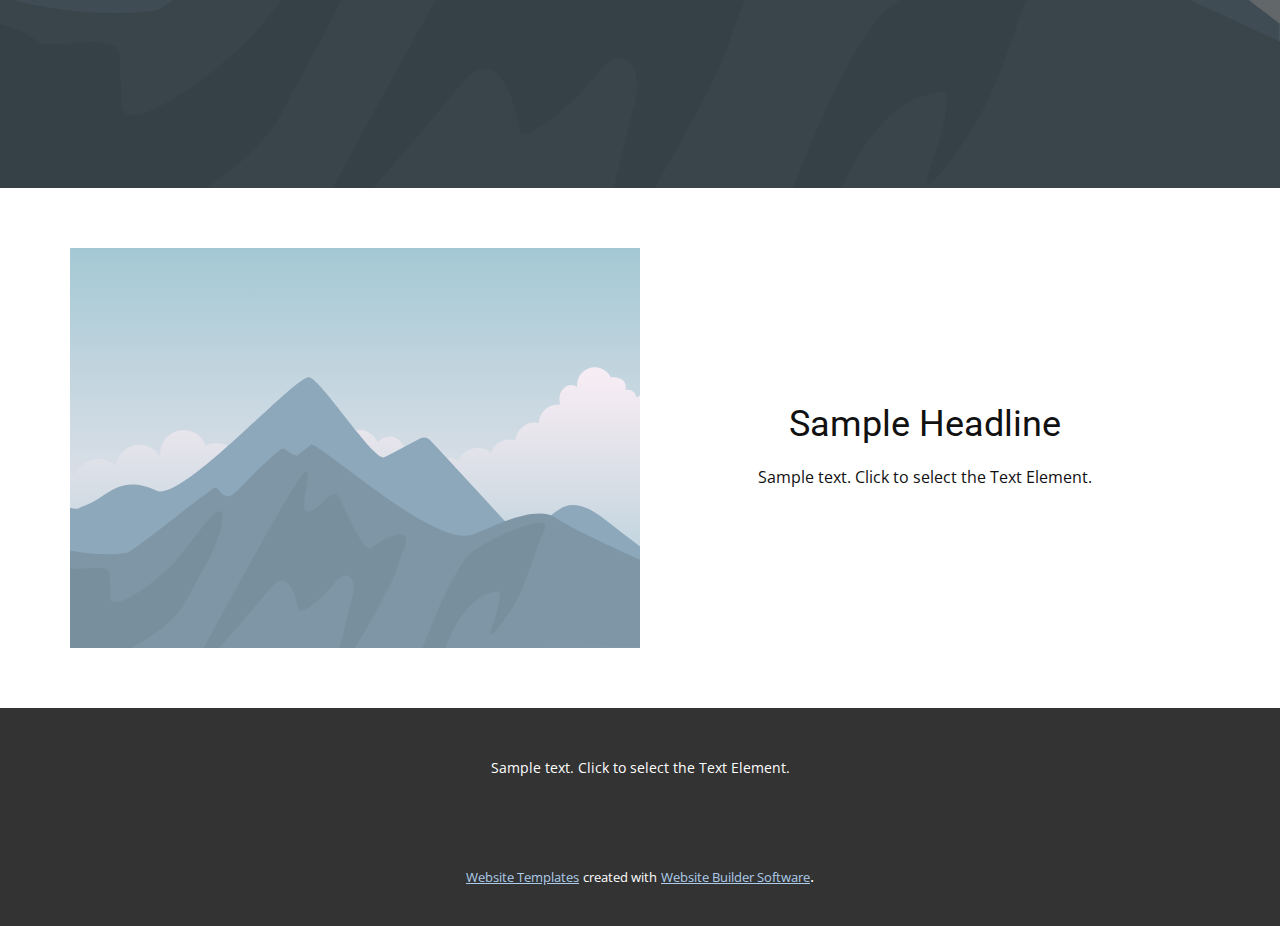
==== commit 3e63633f: "Add files via upload" ====
--- a/index.html
+++ b/index.html
@@ -1,13 +1,126 @@
-<!DOCTYPE html>
-<html lang="en">
-<head>
-    <meta charset="UTF-8">
-    <meta http-equiv="X-UA-Compatible" content="IE=edge">
-    <meta name="viewport" content="width=device-width, initial-scale=1.0">
-    <title>Tech Decode</title>
-</head>
-<body>
-     <h1>keš keš keš ambibibibi gore skankovi hibridi najjace najjave padaju aloo</h1>
-     <img src="seksi.jpg"  />
-</body>
-</html>
+<!DOCTYPE html>
+<html style="font-size: 16px;" lang="en"><head>
+    <meta name="viewport" content="width=device-width, initial-scale=1.0">
+    <meta charset="utf-8">
+    <meta name="keywords" content="​CASH, Innovation agency, TEAM​, INTUITIVE">
+    <meta name="description" content="">
+    <title>Home</title>
+    <link rel="stylesheet" href="nicepage.css" media="screen">
+<link rel="stylesheet" href="Home.css" media="screen">
+    <script class="u-script" type="text/javascript" src="jquery.js" "="" defer=""></script>
+    <script class="u-script" type="text/javascript" src="nicepage.js" "="" defer=""></script>
+    <meta name="generator" content="Nicepage 4.16.0, nicepage.com">
+    <link id="u-theme-google-font" rel="stylesheet" href="https://fonts.googleapis.com/css?family=Roboto:100,100i,300,300i,400,400i,500,500i,700,700i,900,900i|Open+Sans:300,300i,400,400i,500,500i,600,600i,700,700i,800,800i">
+    <link id="u-page-google-font" rel="stylesheet" href="https://fonts.googleapis.com/css?family=Montserrat:100,100i,200,200i,300,300i,400,400i,500,500i,600,600i,700,700i,800,800i,900,900i|Abril+Fatface:400">
+    
+    
+    
+    
+    <script type="application/ld+json">{
+		"@context": "http://schema.org",
+		"@type": "Organization",
+		"name": "",
+		"logo": "images/default-logo.png"
+}</script>
+    <meta name="theme-color" content="#478ac9">
+    <meta property="og:title" content="Home">
+    <meta property="og:type" content="website">
+  </head>
+  <body data-home-page="Home.html" data-home-page-title="Home" class="u-body u-xl-mode" data-lang="en"><header class="u-clearfix u-header u-header" id="sec-0df9"><div class="u-clearfix u-sheet u-sheet-1">
+        <a href="https://nicepage.com" class="u-image u-logo u-image-1">
+          <img src="images/default-logo.png" class="u-logo-image u-logo-image-1">
+        </a>
+        <nav class="u-menu u-menu-dropdown u-offcanvas u-menu-1">
+          <div class="menu-collapse" style="font-size: 1rem; letter-spacing: 0px;">
+            <a class="u-button-style u-custom-left-right-menu-spacing u-custom-padding-bottom u-custom-top-bottom-menu-spacing u-nav-link u-text-active-palette-1-base u-text-hover-palette-2-base" href="#">
+              <svg class="u-svg-link" viewBox="0 0 24 24"><use xmlns:xlink="http://www.w3.org/1999/xlink" xlink:href="#menu-hamburger"></use></svg>
+              <svg class="u-svg-content" version="1.1" id="menu-hamburger" viewBox="0 0 16 16" x="0px" y="0px" xmlns:xlink="http://www.w3.org/1999/xlink" xmlns="http://www.w3.org/2000/svg"><g><rect y="1" width="16" height="2"></rect><rect y="7" width="16" height="2"></rect><rect y="13" width="16" height="2"></rect>
+</g></svg>
+            </a>
+          </div>
+          <div class="u-nav-container">
+            <ul class="u-nav u-unstyled u-nav-1"><li class="u-nav-item"><a class="u-button-style u-nav-link u-text-active-palette-1-base u-text-hover-palette-2-base" href="Home.html" style="padding: 10px 20px;">Home</a>
+</li><li class="u-nav-item"><a class="u-button-style u-nav-link u-text-active-palette-1-base u-text-hover-palette-2-base" href="About.html" style="padding: 10px 20px;">About</a>
+</li><li class="u-nav-item"><a class="u-button-style u-nav-link u-text-active-palette-1-base u-text-hover-palette-2-base" href="Contact.html" style="padding: 10px 20px;">Contact</a>
+</li></ul>
+          </div>
+          <div class="u-nav-container-collapse">
+            <div class="u-black u-container-style u-inner-container-layout u-opacity u-opacity-95 u-sidenav">
+              <div class="u-inner-container-layout u-sidenav-overflow">
+                <div class="u-menu-close"></div>
+                <ul class="u-align-center u-nav u-popupmenu-items u-unstyled u-nav-2"><li class="u-nav-item"><a class="u-button-style u-nav-link" href="Home.html">Home</a>
+</li><li class="u-nav-item"><a class="u-button-style u-nav-link" href="About.html">About</a>
+</li><li class="u-nav-item"><a class="u-button-style u-nav-link" href="Contact.html">Contact</a>
+</li></ul>
+              </div>
+            </div>
+            <div class="u-black u-menu-overlay u-opacity u-opacity-70"></div>
+          </div>
+        </nav>
+      </div></header>
+    <section class="u-align-left u-black u-clearfix u-section-1" id="carousel_1a65">
+      <div class="u-clearfix u-sheet u-sheet-1">
+        <div class="u-clearfix u-expanded-width u-layout-wrap u-layout-wrap-1">
+          <div class="u-layout">
+            <div class="u-layout-row">
+              <div class="u-container-style u-layout-cell u-size-30 u-layout-cell-1">
+                <div class="u-container-layout u-container-layout-1">
+                  <div class="u-palette-3-base u-shape u-shape-rectangle u-shape-1"></div>
+                  <h1 class="u-custom-font u-text u-text-default u-text-1"> CASH</h1>
+                  <h2 class="u-custom-font u-font-montserrat u-text u-text-body-alt-color u-text-2">Innovation agency</h2>
+                  <h1 class="u-custom-font u-text u-text-default u-text-3">TEAM<span style="font-weight: 700;"></span>
+                  </h1>
+                </div>
+              </div>
+              <div class="u-container-style u-image u-layout-cell u-size-30 u-image-1" data-image-width="720" data-image-height="1080">
+                <div class="u-container-layout u-container-layout-2"></div>
+              </div>
+            </div>
+          </div>
+        </div>
+      </div>
+    </section>
+    <section class="u-align-center u-clearfix u-image u-shading u-section-2" src="" data-image-width="256" data-image-height="256" id="sec-fede">
+      <div class="u-clearfix u-sheet u-valign-middle u-sheet-1">
+        <h1 class="u-text u-text-default u-title u-text-1">INTUITIVE</h1>
+        <p class="u-large-text u-text u-text-default u-text-variant u-text-2">Sample text. Lorem ipsum dolor sit amet, consectetur adipiscing elit nullam nunc justo sagittis suscipit ultrices.</p>
+        <a href="#" class="u-btn u-button-style u-palette-2-base u-btn-1">Read More</a>
+      </div>
+    </section>
+    <section class="u-clearfix u-section-3" id="sec-c6b7">
+      <div class="u-clearfix u-sheet u-sheet-1">
+        <div class="u-clearfix u-expanded-width u-layout-wrap u-layout-wrap-1">
+          <div class="u-layout">
+            <div class="u-layout-row">
+              <div class="u-container-style u-image u-layout-cell u-size-30 u-image-1" data-image-width="400" data-image-height="265">
+                <div class="u-container-layout u-container-layout-1"></div>
+              </div>
+              <div class="u-align-center u-container-style u-layout-cell u-size-30 u-layout-cell-2">
+                <div class="u-container-layout u-valign-middle u-container-layout-2">
+                  <h2 class="u-text u-text-default u-text-1">Sample Headline</h2>
+                  <p class="u-text u-text-default u-text-2">Sample text. Click to select the Text Element.</p>
+                </div>
+              </div>
+            </div>
+          </div>
+        </div>
+      </div>
+    </section>
+    
+    
+    <footer class="u-align-center u-clearfix u-footer u-grey-80 u-footer" id="sec-9e66"><div class="u-clearfix u-sheet u-sheet-1">
+        <p class="u-small-text u-text u-text-variant u-text-1">Sample text. Click to select the Text Element.</p>
+      </div></footer>
+    <section class="u-backlink u-clearfix u-grey-80">
+      <a class="u-link" href="https://nicepage.com/website-templates" target="_blank">
+        <span>Website Templates</span>
+      </a>
+      <p class="u-text">
+        <span>created with</span>
+      </p>
+      <a class="u-link" href="" target="_blank">
+        <span>Website Builder Software</span>
+      </a>. 
+    </section>
+  
+</body></html>--- a/nicepage.css
+++ b/nicepage.css
@@ -0,0 +1,37952 @@
+/*begin-commonstyles library*//*!
+ * froala_editor v4.0.6 (https://www.froala.com/wysiwyg-editor)
+ * License https://froala.com/wysiwyg-editor/terms/
+ * Copyright 2014-2021 Froala Labs
+ */
+
+.fr-clearfix::after {
+  clear: both;
+  display: block;
+  content: "";
+  height: 0; }
+
+.fr-hide-by-clipping {
+  position: absolute;
+  width: 1px;
+  height: 1px;
+  padding: 0;
+  margin: -1px;
+  overflow: hidden;
+  clip: rect(0, 0, 0, 0);
+  border: 0; }
+
+.fr-view img.fr-rounded, .fr-view .fr-img-caption.fr-rounded img {
+  border-radius: 10px;
+  -moz-border-radius: 10px;
+  -webkit-border-radius: 10px;
+  -moz-background-clip: padding;
+  -webkit-background-clip: padding-box;
+  background-clip: padding-box; }
+
+.fr-view img.fr-shadow, .fr-view .fr-img-caption.fr-shadow img {
+  -webkit-box-shadow: 10px 10px 5px 0px #cccccc;
+  -moz-box-shadow: 10px 10px 5px 0px #cccccc;
+  box-shadow: 10px 10px 5px 0px #cccccc; }
+
+.fr-view img.fr-bordered, .fr-view .fr-img-caption.fr-bordered img {
+  border: solid 5px #CCC; }
+
+.fr-view img.fr-bordered {
+  -webkit-box-sizing: content-box;
+  -moz-box-sizing: content-box;
+  box-sizing: content-box; }
+
+.fr-view .fr-img-caption.fr-bordered img {
+  -webkit-box-sizing: border-box;
+  -moz-box-sizing: border-box;
+  box-sizing: border-box; }
+
+.fr-view {
+  word-wrap: break-word; }
+  .fr-view span[style~="color:"] a {
+    color: inherit; }
+  .fr-view strong {
+    font-weight: 700; }
+  .fr-view table[border='0'] td:not([class]), .fr-view table[border='0'] th:not([class]), .fr-view table[border='0'] td[class=""], .fr-view table[border='0'] th[class=""] {
+    border-width: 0px; }
+  .fr-view table {
+    border: none;
+    border-collapse: collapse;
+    empty-cells: show;
+    max-width: 100%; }
+    .fr-view table td {
+      min-width: 5px; }
+    .fr-view table.fr-dashed-borders td, .fr-view table.fr-dashed-borders th {
+      border-style: dashed; }
+    .fr-view table.fr-alternate-rows tbody tr:nth-child(2n) {
+      background: whitesmoke; }
+    .fr-view table td, .fr-view table th {
+      border: 1px solid #DDD; }
+      .fr-view table td:empty, .fr-view table th:empty {
+        height: 20px; }
+      .fr-view table td.fr-highlighted, .fr-view table th.fr-highlighted {
+        border: 1px double red; }
+      .fr-view table td.fr-thick, .fr-view table th.fr-thick {
+        border-width: 2px; }
+    .fr-view table th {
+      background: #ececec; }
+  .fr-view hr {
+    clear: both;
+    user-select: none;
+    -o-user-select: none;
+    -moz-user-select: none;
+    -khtml-user-select: none;
+    -webkit-user-select: none;
+    -ms-user-select: none;
+    break-after: always;
+    page-break-after: always; }
+  .fr-view .fr-file {
+    position: relative; }
+    .fr-view .fr-file::after {
+      position: relative;
+      content: "\1F4CE";
+      font-weight: normal; }
+  .fr-view pre {
+    white-space: pre-wrap;
+    word-wrap: break-word;
+    overflow: visible; }
+/*  .fr-view[dir="rtl"] blockquote {
+    border-left: none;
+    border-right: solid 2px #5E35B1;
+    margin-right: 0;
+    padding-right: 5px;
+    padding-left: 0; }
+    .fr-view[dir="rtl"] blockquote blockquote {
+      border-color: #00BCD4; }
+      .fr-view[dir="rtl"] blockquote blockquote blockquote {
+        border-color: #43A047; }
+  .fr-view blockquote {
+    border-left: solid 2px #5E35B1;
+    margin-left: 0;
+    padding-left: 5px;
+    color: #5E35B1; }
+    .fr-view blockquote blockquote {
+      border-color: #00BCD4;
+      color: #00BCD4; }
+      .fr-view blockquote blockquote blockquote {
+        border-color: #43A047;
+        color: #43A047; } */
+  .fr-view span.fr-emoticon {
+    font-weight: normal;
+    font-family: "Apple Color Emoji","Segoe UI Emoji","NotoColorEmoji","Segoe UI Symbol","Android Emoji","EmojiSymbols";
+    display: inline;
+    line-height: 0; }
+    .fr-view span.fr-emoticon.fr-emoticon-img {
+      background-repeat: no-repeat !important;
+      font-size: inherit;
+      height: 1em;
+      width: 1em;
+      min-height: 20px;
+      min-width: 20px;
+      display: inline-block;
+      margin: -.1em .1em .1em;
+      line-height: 1;
+      vertical-align: middle; }
+  .fr-view .fr-text-gray {
+    color: #AAA !important; }
+  .fr-view .fr-text-bordered {
+    border-top: solid 1px #222;
+    border-bottom: solid 1px #222;
+    padding: 10px 0; }
+  .fr-view .fr-text-spaced {
+    letter-spacing: 1px; }
+  .fr-view .fr-text-uppercase {
+    text-transform: uppercase; }
+  .fr-view .fr-class-highlighted {
+    background-color: #ffff00; }
+  .fr-view .fr-class-code {
+    border-color: #cccccc;
+    border-radius: 2px;
+    -moz-border-radius: 2px;
+    -webkit-border-radius: 2px;
+    -moz-background-clip: padding;
+    -webkit-background-clip: padding-box;
+    background-clip: padding-box;
+    background: #f5f5f5;
+    padding: 10px;
+    font-family: "Courier New", Courier, monospace; }
+  .fr-view .fr-class-transparency {
+    opacity: 0.5; }
+  .fr-view img {
+    position: relative;
+    max-width: 100%; }
+    .fr-view img.fr-dib {
+      margin: 10px auto;
+      display: block;
+      float: none;
+      vertical-align: top; }
+      .fr-view img.fr-dib.fr-fil {
+        margin-left: 0;
+        text-align: left; }
+      .fr-view img.fr-dib.fr-fir {
+        margin-right: 0;
+        text-align: right; }
+    .fr-view img.fr-dii {
+      display: inline-block;
+      float: none;
+      vertical-align: bottom;
+      margin-left: 5px;
+      margin-right: 5px;
+      max-width: calc(100% - (2 * 5px)); }
+      .fr-view img.fr-dii.fr-fil {
+        float: left;
+        margin: 10px 15px 10px 0;
+        max-width: calc(100% - 5px); }
+      .fr-view img.fr-dii.fr-fir {
+        float: right;
+        margin: 10px 0 10px 15px;
+        max-width: calc(100% - 5px); }
+  .fr-view span.fr-img-caption {
+    position: relative;
+    max-width: 100%; }
+    .fr-view span.fr-img-caption.fr-dib {
+      margin: 5px auto;
+      display: block;
+      float: none;
+      vertical-align: top; }
+      .fr-view span.fr-img-caption.fr-dib.fr-fil {
+        margin-left: 0;
+        text-align: left; }
+      .fr-view span.fr-img-caption.fr-dib.fr-fir {
+        margin-right: 0;
+        text-align: right; }
+    .fr-view span.fr-img-caption.fr-dii {
+      display: inline-block;
+      float: none;
+      vertical-align: bottom;
+      margin-left: 5px;
+      margin-right: 5px;
+      max-width: calc(100% - (2 * 5px)); }
+      .fr-view span.fr-img-caption.fr-dii.fr-fil {
+        float: left;
+        margin: 5px 5px 5px 0;
+        max-width: calc(100% - 5px); }
+      .fr-view span.fr-img-caption.fr-dii.fr-fir {
+        float: right;
+        margin: 5px 0 5px 5px;
+        max-width: calc(100% - 5px); }
+  .fr-view .fr-video {
+    text-align: center;
+    position: relative; }
+    .fr-view .fr-video.fr-rv {
+      padding-bottom: 56.25%;
+      padding-top: 30px;
+      height: 0;
+      overflow: hidden; }
+      .fr-view .fr-video.fr-rv > iframe, .fr-view .fr-video.fr-rv object, .fr-view .fr-video.fr-rv embed {
+        position: absolute !important;
+        top: 0;
+        left: 0;
+        width: 100%;
+        height: 100%; }
+    .fr-view .fr-video > * {
+      -webkit-box-sizing: content-box;
+      -moz-box-sizing: content-box;
+      box-sizing: content-box;
+      max-width: 100%;
+      border: none; }
+    .fr-view .fr-video.fr-dvb {
+      display: block;
+      clear: both; }
+      .fr-view .fr-video.fr-dvb.fr-fvl {
+        text-align: left; }
+      .fr-view .fr-video.fr-dvb.fr-fvr {
+        text-align: right; }
+    .fr-view .fr-video.fr-dvi {
+      display: inline-block; }
+      .fr-view .fr-video.fr-dvi.fr-fvl {
+        float: left; }
+      .fr-view .fr-video.fr-dvi.fr-fvr {
+        float: right; }
+  .fr-view a.fr-strong {
+    font-weight: 700; }
+  .fr-view a.fr-green {
+    color: green; }
+  .fr-view .fr-img-caption {
+    text-align: center; }
+    .fr-view .fr-img-caption .fr-img-wrap {
+      padding: 0;
+      margin: auto;
+      text-align: center;
+      width: 100%; }
+      .fr-view .fr-img-caption .fr-img-wrap a {
+        display: block; }
+      .fr-view .fr-img-caption .fr-img-wrap img {
+        display: block;
+        margin: auto;
+        width: 100%; }
+      .fr-view .fr-img-caption .fr-img-wrap > span {
+        margin: auto;
+        display: block;
+        padding: 5px 5px 10px;
+        font-size: 14px;
+        font-weight: initial;
+        -webkit-box-sizing: border-box;
+        -moz-box-sizing: border-box;
+        box-sizing: border-box;
+        -webkit-opacity: 0.9;
+        -moz-opacity: 0.9;
+        opacity: 0.9;
+        -ms-filter: "progid:DXImageTransform.Microsoft.Alpha(Opacity=0)";
+        width: 100%;
+        text-align: center; }
+  .fr-view button.fr-rounded, .fr-view input.fr-rounded, .fr-view textarea.fr-rounded {
+    border-radius: 10px;
+    -moz-border-radius: 10px;
+    -webkit-border-radius: 10px;
+    -moz-background-clip: padding;
+    -webkit-background-clip: padding-box;
+    background-clip: padding-box; }
+  .fr-view button.fr-large, .fr-view input.fr-large, .fr-view textarea.fr-large {
+    font-size: 24px; }
+
+/**
+ * Image style.
+ */
+a.fr-view.fr-strong {
+  font-weight: 700; }
+a.fr-view.fr-green {
+  color: green; }
+
+/**
+ * Link style.
+ */
+img.fr-view {
+  position: relative;
+  max-width: 100%; }
+  img.fr-view.fr-dib {
+    margin: 5px auto;
+    display: block;
+    float: none;
+    vertical-align: top; }
+    img.fr-view.fr-dib.fr-fil {
+      margin-left: 0;
+      text-align: left; }
+    img.fr-view.fr-dib.fr-fir {
+      margin-right: 0;
+      text-align: right; }
+  img.fr-view.fr-dii {
+    display: inline-block;
+    float: none;
+    vertical-align: bottom;
+    margin-left: 5px;
+    margin-right: 5px;
+    max-width: calc(100% - (2 * 5px)); }
+    img.fr-view.fr-dii.fr-fil {
+      float: left;
+      margin: 5px 5px 5px 0;
+      max-width: calc(100% - 5px); }
+    img.fr-view.fr-dii.fr-fir {
+      float: right;
+      margin: 5px 0 5px 5px;
+      max-width: calc(100% - 5px); }
+
+span.fr-img-caption.fr-view {
+  position: relative;
+  max-width: 100%; }
+  span.fr-img-caption.fr-view.fr-dib {
+    margin: 5px auto;
+    display: block;
+    float: none;
+    vertical-align: top; }
+    span.fr-img-caption.fr-view.fr-dib.fr-fil {
+      margin-left: 0;
+      text-align: left; }
+    span.fr-img-caption.fr-view.fr-dib.fr-fir {
+      margin-right: 0;
+      text-align: right; }
+  span.fr-img-caption.fr-view.fr-dii {
+    display: inline-block;
+    float: none;
+    vertical-align: bottom;
+    margin-left: 5px;
+    margin-right: 5px;
+    max-width: calc(100% - (2 * 5px)); }
+    span.fr-img-caption.fr-view.fr-dii.fr-fil {
+      float: left;
+      margin: 5px 5px 5px 0;
+      max-width: calc(100% - 5px); }
+    span.fr-img-caption.fr-view.fr-dii.fr-fir {
+      float: right;
+      margin: 5px 0 5px 5px;
+      max-width: calc(100% - 5px); }
+/*end-commonstyles library*/@charset "UTF-8";
+.u-locked-block {
+  pointer-events: none!important;
+}
+/*! normalize.css v4.1.1 | MIT License | github.com/necolas/normalize.css */
+html {
+  font-family: sans-serif;
+  -ms-text-size-adjust: 100%;
+  -webkit-text-size-adjust: 100%;
+}
+body {
+  margin: 0;
+}
+article,
+aside,
+details,
+figcaption,
+figure,
+footer,
+header,
+main,
+menu,
+nav,
+section,
+summary {
+  display: block;
+}
+audio,
+canvas,
+progress,
+video {
+  display: inline-block;
+}
+audio:not([controls]) {
+  display: none;
+  height: 0;
+}
+progress {
+  vertical-align: baseline;
+}
+template,
+[hidden] {
+  display: none;
+}
+a {
+  background-color: transparent;
+  -webkit-text-decoration-skip: objects;
+}
+a:active,
+a:hover {
+  outline-width: 0;
+}
+abbr[title] {
+  border-bottom: none;
+  text-decoration: underline;
+}
+b,
+strong {
+  font-weight: inherit;
+  font-weight: bold;
+}
+dfn {
+  font-style: italic;
+}
+h1 {
+  font-size: 2em;
+  margin: 0.67em 0;
+}
+mark {
+  background-color: #ff0;
+  color: #000;
+}
+small {
+  font-size: 80%;
+}
+sub,
+sup {
+  font-size: 75%;
+  line-height: 0;
+  position: relative;
+  vertical-align: baseline;
+}
+sub {
+  bottom: -0.25em;
+}
+sup {
+  top: -0.5em;
+}
+img {
+  border-style: none;
+}
+svg:not(:root) {
+  overflow: hidden;
+}
+code,
+kbd,
+pre,
+samp {
+  font-family: monospace,monospace;
+  font-size: 1em;
+}
+hr {
+  box-sizing: content-box;
+  height: 0;
+  overflow: visible;
+}
+button,
+input,
+optgroup,
+select,
+textarea {
+  color: inherit;
+  font: inherit;
+  margin: 0;
+}
+optgroup {
+  font-weight: 700;
+}
+button,
+input {
+  overflow: visible;
+}
+button,
+select {
+  text-transform: none;
+}
+button,
+html [type="button"],
+[type="reset"],
+[type="submit"] {
+  -webkit-appearance: button;
+}
+button::-moz-focus-inner,
+[type="button"]::-moz-focus-inner,
+[type="reset"]::-moz-focus-inner,
+[type="submit"]::-moz-focus-inner {
+  border-style: none;
+  padding: 0;
+}
+button:-moz-focusring,
+[type="button"]:-moz-focusring,
+[type="reset"]:-moz-focusring,
+[type="submit"]:-moz-focusring {
+  outline: 1px dotted ButtonText;
+}
+fieldset {
+  border: 1px solid silver;
+  margin: 0 2px;
+  padding: 0.35em 0.625em 0.75em;
+}
+legend {
+  box-sizing: border-box;
+  color: inherit;
+  display: table;
+  max-width: 100%;
+  padding: 0;
+  white-space: normal;
+}
+textarea {
+  overflow: auto;
+  outline: none;
+}
+button,
+select,
+input,
+textarea {
+  outline: none;
+}
+[type="checkbox"],
+[type="radio"] {
+  box-sizing: border-box;
+  padding: 0;
+}
+[type="number"]::-webkit-inner-spin-button,
+[type="number"]::-webkit-outer-spin-button {
+  height: auto;
+}
+[type="search"] {
+  -webkit-appearance: textfield;
+  outline-offset: -2px;
+}
+[type="search"]::-webkit-search-cancel-button,
+[type="search"]::-webkit-search-decoration {
+  -webkit-appearance: none;
+}
+::-webkit-input-placeholder {
+  color: inherit;
+  opacity: 0.54;
+}
+::-webkit-file-upload-button {
+  -webkit-appearance: button;
+  font: inherit;
+}
+ul,
+ol {
+  padding-left: 20px;
+}
+/* Fade effect */
+/* Over effect */
+/* Slide effect */
+/* Over and Slide effect */
+/* Flip Left effect */
+/* Flip Right effect */
+/* Flip Top effect */
+/* Flip Bottom effect */
+/* Wobble Left effect */
+/* Wobble Right effect */
+/* Wobble top effect */
+/* Wobble bottom effect */
+/* Zoom and Rotate Effects */
+/* Utility */
+.u-over-slide {
+  position: absolute;
+  left: 0;
+  top: 0;
+  width: 100%;
+  height: 100%;
+}
+.u-background-effect {
+  overflow: hidden;
+}
+.u-background-effect ~ .u-container-layout {
+  cursor: pointer;
+}
+/* Fade effect */
+.u-effect-fade .u-over-slide {
+  opacity: 0;
+  transition: all 500ms ease;
+}
+.u-effect-fade:hover .u-over-slide,
+.u-effect-fade.u-effect-active .u-over-slide {
+  opacity: 1;
+}
+/* Over effect */
+.u-effect-over-left .u-over-slide {
+  transform: translate(-100%, 0);
+  transition: all 500ms ease;
+}
+.u-effect-over-left:hover .u-over-slide,
+.u-effect-over-left.u-effect-active .u-over-slide {
+  transform: translate(0, 0);
+}
+.u-effect-over-right .u-over-slide {
+  transform: translate(100%, 0);
+  transition: all 500ms ease;
+}
+.u-effect-over-right:hover .u-over-slide,
+.u-effect-over-right.u-effect-active .u-over-slide {
+  transform: translate(0, 0);
+}
+.u-effect-over-top .u-over-slide {
+  transform: translate(0, -100%);
+  transition: all 500ms ease;
+}
+.u-effect-over-top:hover .u-over-slide,
+.u-effect-over-top.u-effect-active .u-over-slide {
+  transform: translate(0, 0);
+}
+.u-effect-over-bottom .u-over-slide {
+  transform: translate(0, 100%);
+  transition: all 500ms ease;
+}
+.u-effect-over-bottom:hover .u-over-slide,
+.u-effect-over-bottom.u-effect-active .u-over-slide {
+  transform: translate(0, 0);
+}
+.u-effect-over-topleft .u-over-slide {
+  transform: translate(-100%, -100%);
+  transition: all 500ms ease;
+}
+.u-effect-over-topleft:hover .u-over-slide,
+.u-effect-over-topleft.u-effect-active .u-over-slide {
+  transform: translate(0, 0);
+}
+.u-effect-over-topright .u-over-slide {
+  transform: translate(100%, -100%);
+  transition: all 500ms ease;
+}
+.u-effect-over-topright:hover .u-over-slide,
+.u-effect-over-topright.u-effect-active .u-over-slide {
+  transform: translate(0, 0);
+}
+.u-effect-over-bottomleft .u-over-slide {
+  transform: translate(-100%, 100%);
+  transition: all 500ms ease;
+}
+.u-effect-over-bottomleft:hover .u-over-slide,
+.u-effect-over-bottomleft.u-effect-active .u-over-slide {
+  transform: translate(0, 0);
+}
+.u-effect-over-bottomright .u-over-slide {
+  transform: translate(100%, 100%);
+  transition: all 500ms ease;
+}
+.u-effect-over-bottomright:hover .u-over-slide,
+.u-effect-over-bottomright.u-effect-active .u-over-slide {
+  transform: translate(0, 0);
+}
+/* Slide effect */
+.u-effect-slide-left .u-over-slide {
+  transform: translate(-100%, 0);
+  transition: all 500ms ease;
+}
+.u-effect-slide-left:hover .u-over-slide,
+.u-effect-slide-left.u-effect-active .u-over-slide {
+  transform: translate(0, 0);
+}
+.u-effect-slide-left .u-back-slide {
+  transition: all 500ms ease;
+}
+.u-effect-slide-left:hover .u-back-slide,
+.u-effect-slide-left.u-effect-active .u-back-slide {
+  transform: translate(100%, 0);
+}
+.u-effect-slide-right .u-over-slide {
+  transform: translate(100%, 0);
+  transition: all 500ms ease;
+}
+.u-effect-slide-right:hover .u-over-slide,
+.u-effect-slide-right.u-effect-active .u-over-slide {
+  transform: translate(0, 0);
+}
+.u-effect-slide-right .u-back-slide {
+  transition: all 500ms ease;
+}
+.u-effect-slide-right:hover .u-back-slide,
+.u-effect-slide-right.u-effect-active .u-back-slide {
+  transform: translate(-100%, 0);
+}
+.u-effect-slide-top .u-over-slide {
+  transform: translate(0, -100%);
+  transition: all 500ms ease;
+}
+.u-effect-slide-top:hover .u-over-slide,
+.u-effect-slide-top.u-effect-active .u-over-slide {
+  transform: translate(0, 0);
+}
+.u-effect-slide-top .u-back-slide {
+  transition: all 500ms ease;
+}
+.u-effect-slide-top:hover .u-back-slide,
+.u-effect-slide-top.u-effect-active .u-back-slide {
+  transform: translate(0, 100%);
+}
+.u-effect-slide-bottom .u-over-slide {
+  transform: translate(0, 100%);
+  transition: all 500ms ease;
+}
+.u-effect-slide-bottom:hover .u-over-slide,
+.u-effect-slide-bottom.u-effect-active .u-over-slide {
+  transform: translate(0, 0);
+}
+.u-effect-slide-bottom .u-back-slide {
+  transition: all 500ms ease;
+}
+.u-effect-slide-bottom:hover .u-back-slide,
+.u-effect-slide-bottom.u-effect-active .u-back-slide {
+  transform: translate(0, -100%);
+}
+.u-effect-slide-topleft .u-over-slide {
+  transform: translate(-100%, -100%);
+  transition: all 500ms ease;
+}
+.u-effect-slide-topleft:hover .u-over-slide,
+.u-effect-slide-topleft.u-effect-active .u-over-slide {
+  transform: translate(0, 0);
+}
+.u-effect-slide-topleft .u-back-slide {
+  transition: all 500ms ease;
+}
+.u-effect-slide-topleft:hover .u-back-slide,
+.u-effect-slide-topleft.u-effect-active .u-back-slide {
+  transform: translate(100%, 100%);
+}
+.u-effect-slide-topright .u-over-slide {
+  transform: translate(100%, -100%);
+  transition: all 500ms ease;
+}
+.u-effect-slide-topright:hover .u-over-slide,
+.u-effect-slide-topright.u-effect-active .u-over-slide {
+  transform: translate(0, 0);
+}
+.u-effect-slide-topright .u-back-slide {
+  transition: all 500ms ease;
+}
+.u-effect-slide-topright:hover .u-back-slide,
+.u-effect-slide-topright.u-effect-active .u-back-slide {
+  transform: translate(-100%, 100%);
+}
+.u-effect-slide-bottomleft .u-over-slide {
+  transform: translate(-100%, 100%);
+  transition: all 500ms ease;
+}
+.u-effect-slide-bottomleft:hover .u-over-slide,
+.u-effect-slide-bottomleft.u-effect-active .u-over-slide {
+  transform: translate(0, 0);
+}
+.u-effect-slide-bottomleft .u-back-slide {
+  transition: all 500ms ease;
+}
+.u-effect-slide-bottomleft:hover .u-back-slide,
+.u-effect-slide-bottomleft.u-effect-active .u-back-slide {
+  transform: translate(100%, -100%);
+}
+.u-effect-slide-bottomright .u-over-slide {
+  transform: translate(100%, 100%);
+  transition: all 500ms ease;
+}
+.u-effect-slide-bottomright:hover .u-over-slide,
+.u-effect-slide-bottomright.u-effect-active .u-over-slide {
+  transform: translate(0, 0);
+}
+.u-effect-slide-bottomright .u-back-slide {
+  transition: all 500ms ease;
+}
+.u-effect-slide-bottomright:hover .u-back-slide,
+.u-effect-slide-bottomright.u-effect-active .u-back-slide {
+  transform: translate(-100%, -100%);
+}
+/* Flip */
+.u-effect-flip-left,
+.u-effect-flip-left .u-slidesWrapper {
+  perspective: 300px;
+}
+.u-effect-flip-left .u-over-slide {
+  opacity: 0;
+  transform: rotateY(180deg);
+  transform-origin: center left;
+  transition: transform 500ms ease, transform-origin 500ms ease, opacity 0ms ease 500ms;
+}
+.u-effect-flip-left:hover .u-over-slide,
+.u-effect-flip-left.u-effect-active .u-over-slide {
+  opacity: 1;
+  transform: rotateY(0deg);
+  transition: transform 500ms ease, transform-origin 500ms ease;
+}
+.u-effect-flip-right,
+.u-effect-flip-right .u-slidesWrapper {
+  perspective: 300px;
+}
+.u-effect-flip-right .u-over-slide {
+  opacity: 0;
+  transform: rotateY(-180deg);
+  transform-origin: center right;
+  transition: transform 500ms ease, transform-origin 500ms ease, opacity 0ms ease 500ms;
+}
+.u-effect-flip-right:hover .u-over-slide,
+.u-effect-flip-right.u-effect-active .u-over-slide {
+  opacity: 1;
+  transform: rotateY(0deg);
+  transition: transform 500ms ease, transform-origin 500ms ease;
+}
+.u-effect-flip-top,
+.u-effect-flip-top .u-slidesWrapper {
+  perspective: 300px;
+}
+.u-effect-flip-top .u-over-slide {
+  opacity: 0;
+  transform: rotateX(-180deg);
+  transform-origin: center top;
+  transition: transform 500ms ease, transform-origin 500ms ease, opacity 0ms ease 500ms;
+}
+.u-effect-flip-top:hover .u-over-slide,
+.u-effect-flip-top.u-effect-active .u-over-slide {
+  opacity: 1;
+  transform: rotateX(0deg);
+  transition: transform 500ms ease, transform-origin 500ms ease;
+}
+.u-effect-flip-bottom,
+.u-effect-flip-bottom .u-slidesWrapper {
+  perspective: 300px;
+}
+.u-effect-flip-bottom .u-over-slide {
+  opacity: 0;
+  transform: rotateX(180deg);
+  transform-origin: center bottom;
+  transition: transform 500ms ease, transform-origin 500ms ease, opacity 0ms ease 500ms;
+}
+.u-effect-flip-bottom:hover .u-over-slide,
+.u-effect-flip-bottom.u-effect-active .u-over-slide {
+  opacity: 1;
+  transform: rotateX(0deg);
+  transition: transform 500ms ease, transform-origin 500ms ease;
+}
+/* Wooble */
+.u-effect-wobble-left,
+.u-effect-wobble-left .u-slidesWrapper {
+  perspective: 300px;
+}
+.u-effect-wobble-left .u-over-slide {
+  opacity: 0;
+  transform: rotateY(130deg);
+  transform-origin: center left;
+  transition: transform 500ms ease, transform-origin 500ms ease, opacity 0ms ease 500ms;
+}
+.u-effect-wobble-left:hover .u-over-slide,
+.u-effect-wobble-left.u-effect-active .u-over-slide {
+  opacity: 1;
+  transform: rotateY(0deg);
+  transform-origin: center right;
+  transition: transform 500ms ease, transform-origin 500ms ease;
+}
+.u-effect-wobble-right,
+.u-effect-wobble-right .u-slidesWrapper {
+  perspective: 300px;
+}
+.u-effect-wobble-right .u-over-slide {
+  opacity: 0;
+  transform: rotateY(-130deg);
+  transform-origin: center right;
+  transition: transform 500ms ease, transform-origin 500ms ease, opacity 0ms ease 500ms;
+}
+.u-effect-wobble-right:hover .u-over-slide,
+.u-effect-wobble-right.u-effect-active .u-over-slide {
+  opacity: 1;
+  transform: rotateY(0deg);
+  transform-origin: center left;
+  transition: transform 500ms ease, transform-origin 500ms ease;
+}
+.u-effect-wobble-top,
+.u-effect-wobble-top .u-slidesWrapper {
+  perspective: 300px;
+}
+.u-effect-wobble-top .u-over-slide {
+  opacity: 0;
+  transform: rotateX(-130deg);
+  transform-origin: center top;
+  transition: transform 500ms ease, transform-origin 500ms ease, opacity 0ms ease 500ms;
+}
+.u-effect-wobble-top:hover .u-over-slide,
+.u-effect-wobble-top.u-effect-active .u-over-slide {
+  opacity: 1;
+  transform: rotateX(0deg);
+  transform-origin: center bottom;
+  transition: transform 500ms ease, transform-origin 500ms ease;
+}
+.u-effect-wobble-bottom,
+.u-effect-wobble-bottom .u-slidesWrapper {
+  perspective: 300px;
+}
+.u-effect-wobble-bottom .u-over-slide {
+  opacity: 0;
+  transform: rotateX(130deg);
+  transform-origin: center bottom;
+  transition: transform 500ms ease, transform-origin 500ms ease, opacity 0ms ease 500ms;
+}
+.u-effect-wobble-bottom:hover .u-over-slide,
+.u-effect-wobble-bottom.u-effect-active .u-over-slide {
+  opacity: 1;
+  transform: rotateX(0deg);
+  transform-origin: center top;
+  transition: transform 500ms ease, transform-origin 500ms ease;
+}
+/* Zoom */
+.u-effect-zoom .u-over-slide {
+  transition: transform 500ms ease;
+  transform: scale(0, 0);
+}
+.u-effect-zoom:hover .u-over-slide,
+.u-effect-zoom.u-effect-active .u-over-slide {
+  transform: scale(1, 1);
+}
+.u-effect-hover-zoom .u-back-slide,
+.u-effect-hover-zoom .u-background-effect-image {
+  transition: transform 500ms ease;
+  transform: scale(1);
+}
+.u-effect-hover-zoom:hover .u-back-slide,
+.u-effect-hover-zoom:hover .u-background-effect-image,
+.u-effect-hover-zoom.u-effect-active .u-back-slide,
+.u-effect-hover-zoom.u-effect-active .u-background-effect-image {
+  transform: scale(var(--effect-scale));
+}
+.u-effect-hover-zoomOut .u-back-slide,
+.u-effect-hover-zoomOut .u-background-effect-image {
+  transition: transform 500ms ease;
+  transform: scale(var(--effect-scale));
+}
+.u-effect-hover-zoomOut:hover .u-back-slide,
+.u-effect-hover-zoomOut:hover .u-background-effect-image,
+.u-effect-hover-zoomOut.u-effect-active .u-back-slide,
+.u-effect-hover-zoomOut.u-effect-active .u-background-effect-image {
+  transform: scale(1);
+}
+.u-effect-hover-liftUp > .u-background-effect {
+  overflow: visible;
+}
+.u-effect-hover-liftUp .u-back-slide,
+.u-effect-hover-liftUp .u-background-effect-image {
+  transition: transform 500ms ease;
+  transform: scale(1);
+}
+.u-effect-hover-liftUp:hover .u-back-slide,
+.u-effect-hover-liftUp.u-effect-active .u-back-slide,
+.u-effect-hover-liftUp:hover .u-background-effect-image,
+.u-effect-hover-liftUp.u-effect-active .u-background-effect-image {
+  transform: scale(var(--effect-scale));
+  z-index: 1;
+}
+.u-effect-hover-liftUp:hover > .u-container-layout {
+  z-index: 2;
+}
+.u-effect-zoom-rotate .u-over-slide {
+  transition: transform 500ms ease;
+  transform: rotate(0deg) scale(0, 0);
+}
+.u-effect-zoom-rotate:hover .u-over-slide,
+.u-effect-zoom-rotate.u-effect-active .u-over-slide {
+  transform: rotate(360deg) scale(1, 1);
+}
+.u-effect-zoom-rotateX .u-over-slide {
+  transition: transform 500ms ease;
+  transform: rotateX(0deg) scale(0, 0);
+}
+.u-effect-zoom-rotateX:hover .u-over-slide,
+.u-effect-zoom-rotateX.u-effect-active .u-over-slide {
+  transform: rotateX(360deg) scale(1, 1);
+}
+.u-effect-zoom-rotateY .u-over-slide {
+  transition: transform 500ms ease;
+  transform: rotateY(0deg) scale(0, 0);
+}
+.u-effect-zoom-rotateY:hover .u-over-slide,
+.u-effect-zoom-rotateY.u-effect-active .u-over-slide {
+  transform: rotateY(360deg) scale(1, 1);
+}
+.u-effect-hover-slide .u-back-image,
+.u-effect-hover-slide .u-background-effect-image {
+  transition-duration: 500ms;
+  transition-timing-function: ease;
+  transition-property: left, right, top, bottom;
+}
+.u-effect-hover-slide .u-effect-hover-slide-direction-right {
+  left: auto;
+}
+.u-effect-hover-slide .u-effect-hover-slide-direction-up {
+  top: auto;
+}
+.u-effect-hover-slide:hover .u-back-image.u-effect-hover-slide-direction-left,
+.u-effect-hover-slide:hover .u-background-effect-image.u-effect-hover-slide-direction-left,
+.u-effect-hover-slide.u-effect-active .u-back-image.u-effect-hover-slide-direction-left,
+.u-effect-hover-slide.u-effect-active .u-background-effect-image.u-effect-hover-slide-direction-left {
+  left: 0 !important;
+}
+.u-effect-hover-slide:hover .u-back-image.u-effect-hover-slide-direction-right,
+.u-effect-hover-slide:hover .u-background-effect-image.u-effect-hover-slide-direction-right,
+.u-effect-hover-slide.u-effect-active .u-back-image.u-effect-hover-slide-direction-right,
+.u-effect-hover-slide.u-effect-active .u-background-effect-image.u-effect-hover-slide-direction-right {
+  right: 0 !important;
+}
+.u-effect-hover-slide:hover .u-back-image.u-effect-hover-slide-direction-up,
+.u-effect-hover-slide:hover .u-background-effect-image.u-effect-hover-slide-direction-up,
+.u-effect-hover-slide.u-effect-active .u-back-image.u-effect-hover-slide-direction-up,
+.u-effect-hover-slide.u-effect-active .u-background-effect-image.u-effect-hover-slide-direction-up {
+  bottom: 0 !important;
+}
+.u-effect-hover-slide:hover .u-back-image.u-effect-hover-slide-direction-down,
+.u-effect-hover-slide:hover .u-background-effect-image.u-effect-hover-slide-direction-down,
+.u-effect-hover-slide.u-effect-active .u-back-image.u-effect-hover-slide-direction-down,
+.u-effect-hover-slide.u-effect-active .u-background-effect-image.u-effect-hover-slide-direction-down {
+  top: 0 !important;
+}
+.u-btn {
+  /*display: inline-block;*/
+  display: table;
+  /*TODO maye need another solution for negative marin*/
+  cursor: pointer;
+  color: inherit;
+  font-size: inherit;
+  font-family: inherit;
+  line-height: inherit;
+  letter-spacing: inherit;
+  text-transform: inherit;
+  font-style: inherit;
+  font-weight: inherit;
+  text-decoration: none;
+  border: 0 none transparent;
+  outline-width: 0;
+  background-color: transparent;
+  margin: 0;
+  -webkit-text-decoration-skip: objects;
+  font-style: initial;
+  white-space: nowrap;
+  -webkit-user-select: none;
+      -ms-user-select: none;
+          user-select: none;
+  vertical-align: middle;
+  text-align: center;
+  padding: 10px 30px;
+  border-radius: 0;
+  align-self: flex-start;
+}
+.u-btn:focus,
+.u-btn:active:focus,
+.u-btn.active:focus {
+  outline: thin dotted;
+  outline: 5px auto -webkit-focus-ring-color;
+  outline-offset: -2px;
+}
+.u-btn:hover,
+.u-btn:focus {
+  text-decoration: none;
+}
+.u-btn:active,
+.u-btn.active {
+  outline: 0;
+  background-image: none;
+}
+.u-btn.disabled,
+.u-btn[disabled] {
+  opacity: 0.6;
+}
+.u-btn-circle {
+  border-radius: 50%;
+}
+.u-btn-rectangle {
+  border-radius: 0 !important;
+}
+.u-text a,
+.u-post-content a,
+.u-tab-item a,
+.u-nav-item a {
+  font-size: inherit;
+  font-family: inherit;
+  line-height: inherit;
+  letter-spacing: inherit;
+  text-transform: inherit;
+}
+.u-text:not(ul):not(ol):not(p):not(.u-post-content):not(.u-block-content):not(.u-product-desc):not(.u-cart-block-content):not(.u-checkout-block-content) a {
+  color: inherit;
+}
+.u-text:not(ul):not(ol):not(p):not(.u-post-content):not(.u-block-content):not(.u-product-desc):not(.u-cart-block-content):not(.u-checkout-block-content) a,
+.u-text:not(ul):not(ol):not(p):not(.u-post-content):not(.u-block-content):not(.u-product-desc):not(.u-cart-block-content):not(.u-checkout-block-content) a:hover {
+  text-decoration: none;
+}
+.u-link,
+a {
+  border-top-width: 0;
+  border-left-width: 0;
+  border-right-width: 0;
+}
+.u-link {
+  display: table;
+  border-style: solid;
+  border-bottom-width: 0;
+  white-space: nowrap;
+  align-self: flex-start;
+}
+.u-link,
+.u-link:hover,
+.u-link:focus {
+  text-decoration: none;
+}
+.u-link:focus,
+.u-link:active:focus,
+.u-link.active:focus {
+  outline: thin dotted;
+  outline: 5px auto -webkit-focus-ring-color;
+  outline-offset: -2px;
+}
+.u-underline,
+.u-underline:hover {
+  text-decoration: underline;
+  border-bottom-width: 0;
+}
+.u-no-underline,
+.u-no-underline:hover {
+  text-decoration: none;
+  border-bottom-width: 0;
+}
+.u-block-content > :first-child,
+.u-product-desc > :first-child,
+.u-product-tab-pane > :first-child,
+.u-post-content > :first-child {
+  margin-top: 0;
+}
+.u-block-content > :last-child,
+.u-product-desc > :last-child,
+.u-product-tab-pane > :last-child,
+.u-post-content > :last-child {
+  margin-bottom: 0;
+}
+.u-block-content p,
+.u-product-desc p,
+.u-product-tab-pane p,
+.u-post-content p {
+  text-decoration: inherit !important;
+  color: inherit !important;
+  font-style: inherit !important;
+  font-size: inherit !important;
+  font-weight: inherit !important;
+  font-family: inherit !important;
+  line-height: inherit !important;
+  letter-spacing: inherit !important;
+  text-transform: inherit !important;
+}
+.u-logo {
+  color: inherit;
+  font-size: inherit;
+  font-family: inherit;
+  line-height: inherit;
+  letter-spacing: inherit;
+  text-transform: inherit;
+  font-style: inherit;
+  font-weight: inherit;
+  text-decoration: none;
+  border: 0 none transparent;
+  outline-width: 0;
+  background-color: transparent;
+  margin: 0;
+  -webkit-text-decoration-skip: objects;
+}
+.u-image.u-logo {
+  display: table;
+  white-space: nowrap;
+}
+.u-image.u-logo img {
+  display: block;
+}
+.u-form-horizontal {
+  display: flex;
+  flex-flow: row;
+  align-items: center;
+  flex-grow: 1;
+}
+.u-input {
+  display: block;
+  width: 100%;
+  padding: 10px 12px;
+  background-image: none;
+  background-clip: padding-box;
+  border: none;
+  border-radius: 3px;
+  transition: border-color ease-in-out 0.15s, box-shadow ease-in-out 0.15s;
+  background-color: transparent;
+  color: inherit;
+  height: auto;
+}
+.u-form-horizontal .u-form-group:not(.u-label-top) label,
+.u-form-horizontal .u-form-group:not(.u-label-top) input,
+.u-form-horizontal .u-form-select-wrapper,
+.u-form-horizontal .u-form-radio-button-wrapper {
+  display: flex;
+  align-items: center;
+  justify-content: center;
+  margin-bottom: 0;
+  flex-grow: 1;
+}
+.u-form-vertical {
+  display: flex;
+  flex-wrap: wrap;
+  align-items: flex-end;
+}
+.u-form-vertical.u-form-spacing-50 {
+  margin-left: -50px;
+  width: calc(100% +  50px);
+}
+.u-form-vertical.u-form-spacing-50 .u-form-group {
+  margin-bottom: 50px;
+  padding-left: 50px;
+}
+.u-form-vertical.u-form-spacing-49 {
+  margin-left: -49px;
+  width: calc(100% +  49px);
+}
+.u-form-vertical.u-form-spacing-49 .u-form-group {
+  margin-bottom: 49px;
+  padding-left: 49px;
+}
+.u-form-vertical.u-form-spacing-48 {
+  margin-left: -48px;
+  width: calc(100% +  48px);
+}
+.u-form-vertical.u-form-spacing-48 .u-form-group {
+  margin-bottom: 48px;
+  padding-left: 48px;
+}
+.u-form-vertical.u-form-spacing-47 {
+  margin-left: -47px;
+  width: calc(100% +  47px);
+}
+.u-form-vertical.u-form-spacing-47 .u-form-group {
+  margin-bottom: 47px;
+  padding-left: 47px;
+}
+.u-form-vertical.u-form-spacing-46 {
+  margin-left: -46px;
+  width: calc(100% +  46px);
+}
+.u-form-vertical.u-form-spacing-46 .u-form-group {
+  margin-bottom: 46px;
+  padding-left: 46px;
+}
+.u-form-vertical.u-form-spacing-45 {
+  margin-left: -45px;
+  width: calc(100% +  45px);
+}
+.u-form-vertical.u-form-spacing-45 .u-form-group {
+  margin-bottom: 45px;
+  padding-left: 45px;
+}
+.u-form-vertical.u-form-spacing-44 {
+  margin-left: -44px;
+  width: calc(100% +  44px);
+}
+.u-form-vertical.u-form-spacing-44 .u-form-group {
+  margin-bottom: 44px;
+  padding-left: 44px;
+}
+.u-form-vertical.u-form-spacing-43 {
+  margin-left: -43px;
+  width: calc(100% +  43px);
+}
+.u-form-vertical.u-form-spacing-43 .u-form-group {
+  margin-bottom: 43px;
+  padding-left: 43px;
+}
+.u-form-vertical.u-form-spacing-42 {
+  margin-left: -42px;
+  width: calc(100% +  42px);
+}
+.u-form-vertical.u-form-spacing-42 .u-form-group {
+  margin-bottom: 42px;
+  padding-left: 42px;
+}
+.u-form-vertical.u-form-spacing-41 {
+  margin-left: -41px;
+  width: calc(100% +  41px);
+}
+.u-form-vertical.u-form-spacing-41 .u-form-group {
+  margin-bottom: 41px;
+  padding-left: 41px;
+}
+.u-form-vertical.u-form-spacing-40 {
+  margin-left: -40px;
+  width: calc(100% +  40px);
+}
+.u-form-vertical.u-form-spacing-40 .u-form-group {
+  margin-bottom: 40px;
+  padding-left: 40px;
+}
+.u-form-vertical.u-form-spacing-39 {
+  margin-left: -39px;
+  width: calc(100% +  39px);
+}
+.u-form-vertical.u-form-spacing-39 .u-form-group {
+  margin-bottom: 39px;
+  padding-left: 39px;
+}
+.u-form-vertical.u-form-spacing-38 {
+  margin-left: -38px;
+  width: calc(100% +  38px);
+}
+.u-form-vertical.u-form-spacing-38 .u-form-group {
+  margin-bottom: 38px;
+  padding-left: 38px;
+}
+.u-form-vertical.u-form-spacing-37 {
+  margin-left: -37px;
+  width: calc(100% +  37px);
+}
+.u-form-vertical.u-form-spacing-37 .u-form-group {
+  margin-bottom: 37px;
+  padding-left: 37px;
+}
+.u-form-vertical.u-form-spacing-36 {
+  margin-left: -36px;
+  width: calc(100% +  36px);
+}
+.u-form-vertical.u-form-spacing-36 .u-form-group {
+  margin-bottom: 36px;
+  padding-left: 36px;
+}
+.u-form-vertical.u-form-spacing-35 {
+  margin-left: -35px;
+  width: calc(100% +  35px);
+}
+.u-form-vertical.u-form-spacing-35 .u-form-group {
+  margin-bottom: 35px;
+  padding-left: 35px;
+}
+.u-form-vertical.u-form-spacing-34 {
+  margin-left: -34px;
+  width: calc(100% +  34px);
+}
+.u-form-vertical.u-form-spacing-34 .u-form-group {
+  margin-bottom: 34px;
+  padding-left: 34px;
+}
+.u-form-vertical.u-form-spacing-33 {
+  margin-left: -33px;
+  width: calc(100% +  33px);
+}
+.u-form-vertical.u-form-spacing-33 .u-form-group {
+  margin-bottom: 33px;
+  padding-left: 33px;
+}
+.u-form-vertical.u-form-spacing-32 {
+  margin-left: -32px;
+  width: calc(100% +  32px);
+}
+.u-form-vertical.u-form-spacing-32 .u-form-group {
+  margin-bottom: 32px;
+  padding-left: 32px;
+}
+.u-form-vertical.u-form-spacing-31 {
+  margin-left: -31px;
+  width: calc(100% +  31px);
+}
+.u-form-vertical.u-form-spacing-31 .u-form-group {
+  margin-bottom: 31px;
+  padding-left: 31px;
+}
+.u-form-vertical.u-form-spacing-30 {
+  margin-left: -30px;
+  width: calc(100% +  30px);
+}
+.u-form-vertical.u-form-spacing-30 .u-form-group {
+  margin-bottom: 30px;
+  padding-left: 30px;
+}
+.u-form-vertical.u-form-spacing-29 {
+  margin-left: -29px;
+  width: calc(100% +  29px);
+}
+.u-form-vertical.u-form-spacing-29 .u-form-group {
+  margin-bottom: 29px;
+  padding-left: 29px;
+}
+.u-form-vertical.u-form-spacing-28 {
+  margin-left: -28px;
+  width: calc(100% +  28px);
+}
+.u-form-vertical.u-form-spacing-28 .u-form-group {
+  margin-bottom: 28px;
+  padding-left: 28px;
+}
+.u-form-vertical.u-form-spacing-27 {
+  margin-left: -27px;
+  width: calc(100% +  27px);
+}
+.u-form-vertical.u-form-spacing-27 .u-form-group {
+  margin-bottom: 27px;
+  padding-left: 27px;
+}
+.u-form-vertical.u-form-spacing-26 {
+  margin-left: -26px;
+  width: calc(100% +  26px);
+}
+.u-form-vertical.u-form-spacing-26 .u-form-group {
+  margin-bottom: 26px;
+  padding-left: 26px;
+}
+.u-form-vertical.u-form-spacing-25 {
+  margin-left: -25px;
+  width: calc(100% +  25px);
+}
+.u-form-vertical.u-form-spacing-25 .u-form-group {
+  margin-bottom: 25px;
+  padding-left: 25px;
+}
+.u-form-vertical.u-form-spacing-24 {
+  margin-left: -24px;
+  width: calc(100% +  24px);
+}
+.u-form-vertical.u-form-spacing-24 .u-form-group {
+  margin-bottom: 24px;
+  padding-left: 24px;
+}
+.u-form-vertical.u-form-spacing-23 {
+  margin-left: -23px;
+  width: calc(100% +  23px);
+}
+.u-form-vertical.u-form-spacing-23 .u-form-group {
+  margin-bottom: 23px;
+  padding-left: 23px;
+}
+.u-form-vertical.u-form-spacing-22 {
+  margin-left: -22px;
+  width: calc(100% +  22px);
+}
+.u-form-vertical.u-form-spacing-22 .u-form-group {
+  margin-bottom: 22px;
+  padding-left: 22px;
+}
+.u-form-vertical.u-form-spacing-21 {
+  margin-left: -21px;
+  width: calc(100% +  21px);
+}
+.u-form-vertical.u-form-spacing-21 .u-form-group {
+  margin-bottom: 21px;
+  padding-left: 21px;
+}
+.u-form-vertical.u-form-spacing-20 {
+  margin-left: -20px;
+  width: calc(100% +  20px);
+}
+.u-form-vertical.u-form-spacing-20 .u-form-group {
+  margin-bottom: 20px;
+  padding-left: 20px;
+}
+.u-form-vertical.u-form-spacing-19 {
+  margin-left: -19px;
+  width: calc(100% +  19px);
+}
+.u-form-vertical.u-form-spacing-19 .u-form-group {
+  margin-bottom: 19px;
+  padding-left: 19px;
+}
+.u-form-vertical.u-form-spacing-18 {
+  margin-left: -18px;
+  width: calc(100% +  18px);
+}
+.u-form-vertical.u-form-spacing-18 .u-form-group {
+  margin-bottom: 18px;
+  padding-left: 18px;
+}
+.u-form-vertical.u-form-spacing-17 {
+  margin-left: -17px;
+  width: calc(100% +  17px);
+}
+.u-form-vertical.u-form-spacing-17 .u-form-group {
+  margin-bottom: 17px;
+  padding-left: 17px;
+}
+.u-form-vertical.u-form-spacing-16 {
+  margin-left: -16px;
+  width: calc(100% +  16px);
+}
+.u-form-vertical.u-form-spacing-16 .u-form-group {
+  margin-bottom: 16px;
+  padding-left: 16px;
+}
+.u-form-vertical.u-form-spacing-15 {
+  margin-left: -15px;
+  width: calc(100% +  15px);
+}
+.u-form-vertical.u-form-spacing-15 .u-form-group {
+  margin-bottom: 15px;
+  padding-left: 15px;
+}
+.u-form-vertical.u-form-spacing-14 {
+  margin-left: -14px;
+  width: calc(100% +  14px);
+}
+.u-form-vertical.u-form-spacing-14 .u-form-group {
+  margin-bottom: 14px;
+  padding-left: 14px;
+}
+.u-form-vertical.u-form-spacing-13 {
+  margin-left: -13px;
+  width: calc(100% +  13px);
+}
+.u-form-vertical.u-form-spacing-13 .u-form-group {
+  margin-bottom: 13px;
+  padding-left: 13px;
+}
+.u-form-vertical.u-form-spacing-12 {
+  margin-left: -12px;
+  width: calc(100% +  12px);
+}
+.u-form-vertical.u-form-spacing-12 .u-form-group {
+  margin-bottom: 12px;
+  padding-left: 12px;
+}
+.u-form-vertical.u-form-spacing-11 {
+  margin-left: -11px;
+  width: calc(100% +  11px);
+}
+.u-form-vertical.u-form-spacing-11 .u-form-group {
+  margin-bottom: 11px;
+  padding-left: 11px;
+}
+.u-form-vertical.u-form-spacing-10 {
+  margin-left: -10px;
+  width: calc(100% +  10px);
+}
+.u-form-vertical.u-form-spacing-10 .u-form-group {
+  margin-bottom: 10px;
+  padding-left: 10px;
+}
+.u-form-vertical.u-form-spacing-9 {
+  margin-left: -9px;
+  width: calc(100% +  9px);
+}
+.u-form-vertical.u-form-spacing-9 .u-form-group {
+  margin-bottom: 9px;
+  padding-left: 9px;
+}
+.u-form-vertical.u-form-spacing-8 {
+  margin-left: -8px;
+  width: calc(100% +  8px);
+}
+.u-form-vertical.u-form-spacing-8 .u-form-group {
+  margin-bottom: 8px;
+  padding-left: 8px;
+}
+.u-form-vertical.u-form-spacing-7 {
+  margin-left: -7px;
+  width: calc(100% +  7px);
+}
+.u-form-vertical.u-form-spacing-7 .u-form-group {
+  margin-bottom: 7px;
+  padding-left: 7px;
+}
+.u-form-vertical.u-form-spacing-6 {
+  margin-left: -6px;
+  width: calc(100% +  6px);
+}
+.u-form-vertical.u-form-spacing-6 .u-form-group {
+  margin-bottom: 6px;
+  padding-left: 6px;
+}
+.u-form-vertical.u-form-spacing-5 {
+  margin-left: -5px;
+  width: calc(100% +  5px);
+}
+.u-form-vertical.u-form-spacing-5 .u-form-group {
+  margin-bottom: 5px;
+  padding-left: 5px;
+}
+.u-form-vertical.u-form-spacing-4 {
+  margin-left: -4px;
+  width: calc(100% +  4px);
+}
+.u-form-vertical.u-form-spacing-4 .u-form-group {
+  margin-bottom: 4px;
+  padding-left: 4px;
+}
+.u-form-vertical.u-form-spacing-3 {
+  margin-left: -3px;
+  width: calc(100% +  3px);
+}
+.u-form-vertical.u-form-spacing-3 .u-form-group {
+  margin-bottom: 3px;
+  padding-left: 3px;
+}
+.u-form-vertical.u-form-spacing-2 {
+  margin-left: -2px;
+  width: calc(100% +  2px);
+}
+.u-form-vertical.u-form-spacing-2 .u-form-group {
+  margin-bottom: 2px;
+  padding-left: 2px;
+}
+.u-form-vertical.u-form-spacing-1 {
+  margin-left: -1px;
+  width: calc(100% +  1px);
+}
+.u-form-vertical.u-form-spacing-1 .u-form-group {
+  margin-bottom: 1px;
+  padding-left: 1px;
+}
+.u-form-vertical.u-form-spacing-0 {
+  margin-left: 0px;
+  width: calc(100% +  0px);
+}
+.u-form-vertical.u-form-spacing-0 .u-form-group {
+  margin-bottom: 0px;
+  padding-left: 0px;
+}
+.u-form-vertical .u-form-group {
+  width: 100%;
+}
+.u-form-vertical .u-form-partition-factor-10 {
+  width: 10%;
+}
+.u-form-vertical .u-form-partition-factor-9 {
+  width: 11.11111111%;
+}
+.u-form-vertical .u-form-partition-factor-8 {
+  width: 12.5%;
+}
+.u-form-vertical .u-form-partition-factor-7 {
+  width: 14.28571429%;
+}
+.u-form-vertical .u-form-partition-factor-6 {
+  width: 16.66666667%;
+}
+.u-form-vertical .u-form-partition-factor-5 {
+  width: 20%;
+}
+.u-form-vertical .u-form-partition-factor-4 {
+  width: 25%;
+}
+.u-form-vertical .u-form-partition-factor-3 {
+  width: 33.33333333%;
+}
+.u-form-vertical .u-form-partition-factor-2 {
+  width: 50%;
+}
+.u-form-vertical .u-form-partition-factor-1 {
+  width: 100%;
+}
+@media (max-width: 575px) {
+  .u-form-vertical .u-form-group {
+    width: 100%;
+  }
+}
+.u-label-left {
+  display: flex;
+}
+.u-label-left label {
+  flex: none;
+  width: 100px;
+}
+.u-label-left label + input,
+.u-label-left label + textarea {
+  flex-grow: 1;
+}
+.u-form-submit.u-label-left label {
+  pointer-events: none;
+}
+.u-form-submit.u-label-left .u-btn-submit {
+  pointer-events: auto;
+}
+.u-form-horizontal .u-form-group:not(.u-label-top) {
+  display: flex;
+  flex: 0 0 auto;
+  flex-flow: row nowrap;
+  align-items: center;
+  margin-bottom: 0;
+  flex-grow: 1;
+}
+.u-form-horizontal .u-form-submit {
+  display: flex;
+  flex-grow: 0 !important;
+}
+.u-form-horizontal .u-form-group.u-label-top.u-form-submit {
+  align-self: flex-end;
+}
+.u-form-horizontal .u-form-group:not(.u-label-top) label {
+  display: flex;
+  flex-grow: 0;
+  margin-right: 10px;
+}
+.u-form-horizontal .u-form-group:not(.u-label-top) .u-input {
+  display: flex;
+  width: 0;
+  vertical-align: middle;
+  flex-grow: 1;
+  flex-shrink: 1;
+  min-width: 0px;
+}
+.u-label-none:not(.u-form-agree) label {
+  display: none !important;
+}
+.u-form-horizontal .input-group {
+  width: auto;
+}
+.u-form-control-hidden {
+  display: none !important;
+}
+.u-form-horizontal .u-btn-submit,
+.u-form-vertical .u-btn-submit {
+  margin-top: 1px;
+  margin-bottom: 1px;
+  position: relative;
+}
+.u-form-horizontal .u-form-group:not(.u-label-top) {
+  flex-shrink: 1;
+  min-width: 0;
+}
+/* ********  spacing ******** */
+.u-form-horizontal.u-form-spacing-50 .u-form-group {
+  margin-right: 50px;
+}
+.u-form-horizontal.u-form-spacing-49 .u-form-group {
+  margin-right: 49px;
+}
+.u-form-horizontal.u-form-spacing-48 .u-form-group {
+  margin-right: 48px;
+}
+.u-form-horizontal.u-form-spacing-47 .u-form-group {
+  margin-right: 47px;
+}
+.u-form-horizontal.u-form-spacing-46 .u-form-group {
+  margin-right: 46px;
+}
+.u-form-horizontal.u-form-spacing-45 .u-form-group {
+  margin-right: 45px;
+}
+.u-form-horizontal.u-form-spacing-44 .u-form-group {
+  margin-right: 44px;
+}
+.u-form-horizontal.u-form-spacing-43 .u-form-group {
+  margin-right: 43px;
+}
+.u-form-horizontal.u-form-spacing-42 .u-form-group {
+  margin-right: 42px;
+}
+.u-form-horizontal.u-form-spacing-41 .u-form-group {
+  margin-right: 41px;
+}
+.u-form-horizontal.u-form-spacing-40 .u-form-group {
+  margin-right: 40px;
+}
+.u-form-horizontal.u-form-spacing-39 .u-form-group {
+  margin-right: 39px;
+}
+.u-form-horizontal.u-form-spacing-38 .u-form-group {
+  margin-right: 38px;
+}
+.u-form-horizontal.u-form-spacing-37 .u-form-group {
+  margin-right: 37px;
+}
+.u-form-horizontal.u-form-spacing-36 .u-form-group {
+  margin-right: 36px;
+}
+.u-form-horizontal.u-form-spacing-35 .u-form-group {
+  margin-right: 35px;
+}
+.u-form-horizontal.u-form-spacing-34 .u-form-group {
+  margin-right: 34px;
+}
+.u-form-horizontal.u-form-spacing-33 .u-form-group {
+  margin-right: 33px;
+}
+.u-form-horizontal.u-form-spacing-32 .u-form-group {
+  margin-right: 32px;
+}
+.u-form-horizontal.u-form-spacing-31 .u-form-group {
+  margin-right: 31px;
+}
+.u-form-horizontal.u-form-spacing-30 .u-form-group {
+  margin-right: 30px;
+}
+.u-form-horizontal.u-form-spacing-29 .u-form-group {
+  margin-right: 29px;
+}
+.u-form-horizontal.u-form-spacing-28 .u-form-group {
+  margin-right: 28px;
+}
+.u-form-horizontal.u-form-spacing-27 .u-form-group {
+  margin-right: 27px;
+}
+.u-form-horizontal.u-form-spacing-26 .u-form-group {
+  margin-right: 26px;
+}
+.u-form-horizontal.u-form-spacing-25 .u-form-group {
+  margin-right: 25px;
+}
+.u-form-horizontal.u-form-spacing-24 .u-form-group {
+  margin-right: 24px;
+}
+.u-form-horizontal.u-form-spacing-23 .u-form-group {
+  margin-right: 23px;
+}
+.u-form-horizontal.u-form-spacing-22 .u-form-group {
+  margin-right: 22px;
+}
+.u-form-horizontal.u-form-spacing-21 .u-form-group {
+  margin-right: 21px;
+}
+.u-form-horizontal.u-form-spacing-20 .u-form-group {
+  margin-right: 20px;
+}
+.u-form-horizontal.u-form-spacing-19 .u-form-group {
+  margin-right: 19px;
+}
+.u-form-horizontal.u-form-spacing-18 .u-form-group {
+  margin-right: 18px;
+}
+.u-form-horizontal.u-form-spacing-17 .u-form-group {
+  margin-right: 17px;
+}
+.u-form-horizontal.u-form-spacing-16 .u-form-group {
+  margin-right: 16px;
+}
+.u-form-horizontal.u-form-spacing-15 .u-form-group {
+  margin-right: 15px;
+}
+.u-form-horizontal.u-form-spacing-14 .u-form-group {
+  margin-right: 14px;
+}
+.u-form-horizontal.u-form-spacing-13 .u-form-group {
+  margin-right: 13px;
+}
+.u-form-horizontal.u-form-spacing-12 .u-form-group {
+  margin-right: 12px;
+}
+.u-form-horizontal.u-form-spacing-11 .u-form-group {
+  margin-right: 11px;
+}
+.u-form-horizontal.u-form-spacing-10 .u-form-group {
+  margin-right: 10px;
+}
+.u-form-horizontal.u-form-spacing-9 .u-form-group {
+  margin-right: 9px;
+}
+.u-form-horizontal.u-form-spacing-8 .u-form-group {
+  margin-right: 8px;
+}
+.u-form-horizontal.u-form-spacing-7 .u-form-group {
+  margin-right: 7px;
+}
+.u-form-horizontal.u-form-spacing-6 .u-form-group {
+  margin-right: 6px;
+}
+.u-form-horizontal.u-form-spacing-5 .u-form-group {
+  margin-right: 5px;
+}
+.u-form-horizontal.u-form-spacing-4 .u-form-group {
+  margin-right: 4px;
+}
+.u-form-horizontal.u-form-spacing-3 .u-form-group {
+  margin-right: 3px;
+}
+.u-form-horizontal.u-form-spacing-2 .u-form-group {
+  margin-right: 2px;
+}
+.u-form-horizontal.u-form-spacing-1 .u-form-group {
+  margin-right: 1px;
+}
+.u-form-horizontal.u-form-spacing-0 .u-form-group {
+  margin-right: 0px;
+}
+/* ********  end of spacing ******** */
+.u-form-horizontal .u-form-group.u-form-submit {
+  margin-right: 0;
+}
+.u-form div.u-form-send-error,
+.u-form div.u-form-send-success {
+  display: none;
+  position: absolute;
+  bottom: 0px;
+  left: 0px;
+  width: 100%;
+  text-align: center;
+  color: #fff;
+  padding: 20px 0px 20px 0px;
+  border: none;
+}
+.u-form .u-form-group.u-form-checkbox,
+.u-form .u-form-group.u-form-agree {
+  display: flex;
+}
+.u-form .u-form-group.u-form-checkbox input[type="checkbox"],
+.u-form .u-form-group.u-form-agree input[type="checkbox"] {
+  float: left;
+  flex-shrink: 0;
+}
+.u-form .u-form-group.u-form-checkbox label.u-label,
+.u-form .u-form-group.u-form-agree label.u-label {
+  margin-left: 5px;
+}
+.u-form .u-form-group.u-form-checkbox label.u-label a,
+.u-form .u-form-group.u-form-agree label.u-label a {
+  margin-top: 0;
+  margin-bottom: 0;
+}
+.u-form .u-form-horizontal .u-form-group.u-form-checkbox,
+.u-form .u-form-horizontal .u-form-group.u-form-agree {
+  align-items: center;
+}
+.u-form .u-form-horizontal input[type="checkbox"] {
+  width: 13px;
+  max-width: 13px;
+  margin-bottom: 3px;
+  min-width: 13px;
+}
+.u-form .u-form-vertical .u-form-group.u-form-checkbox,
+.u-form .u-form-vertical .u-form-group.u-form-agree {
+  align-items: baseline;
+}
+.u-form-send-message {
+  z-index: 1;
+}
+.u-form-send-error {
+  background: #F95D51;
+}
+.u-form-send-success {
+  background: #62C584;
+}
+.u-form {
+  position: relative;
+  font-size: 1rem;
+  height: auto !important;
+}
+.u-form-group {
+  text-align: start;
+}
+.u-btn-submit {
+  display: inline-block;
+}
+.u-label {
+  font-weight: normal;
+}
+.u-form ::placeholder {
+  opacity: 0.5;
+}
+.u-form :-ms-input-placeholder {
+  opacity: 1;
+}
+.u-form-horizontal .u-form-submit {
+  margin-right: 0 !important;
+}
+.u-form-vertical .u-form-submit {
+  margin-bottom: 0 !important;
+}
+@media (max-width: 767px) {
+  .u-form-horizontal {
+    flex-direction: column;
+    align-items: stretch;
+    margin: -0.5rem !important;
+  }
+  .u-form-horizontal .u-form-group {
+    border: 0.5rem solid transparent !important;
+    margin-right: 0 !important;
+  }
+  .u-form-horizontal label {
+    display: none;
+  }
+  .u-form-horizontal .u-btn-submit {
+    flex-grow: 1;
+  }
+}
+.u-input-round {
+  border-radius: 4px;
+}
+.u-input-rectangle {
+  border-radius: 0;
+}
+.u-form-select-wrapper {
+  position: relative;
+}
+.u-form-select-wrapper select {
+  -webkit-appearance: none;
+     -moz-appearance: none;
+          appearance: none;
+}
+.u-form-select-wrapper .u-caret {
+  position: absolute;
+  top: 50%;
+  transform: translateY(-50%);
+  right: 10px;
+  pointer-events: none;
+}
+.u-form-select-wrapper select[size] ~ .u-caret {
+  display: none;
+}
+.u-btn-submit-container {
+  width: 100%;
+  pointer-events: none;
+}
+.u-form-file-upload input[type="file"] {
+  display: none !important;
+}
+.u-form-file-upload .u-file-template {
+  display: none !important;
+}
+.u-form-file-upload .u-file-input-wrapper,
+.u-form-file-upload .u-file-list,
+.u-form-file-upload .u-file-item {
+  display: flex;
+}
+.u-form-file-upload .u-file-input-wrapper {
+  flex-wrap: wrap;
+}
+.u-form-file-upload .u-file-item {
+  align-items: center;
+}
+.u-form-file-upload .u-file-name {
+  overflow: hidden;
+  text-overflow: ellipsis;
+  word-wrap: normal;
+}
+.u-form-file-upload .u-file-list {
+  flex: 1 0 auto;
+  flex-direction: column;
+  max-width: 100%;
+}
+.u-form-file-upload .u-file-remove {
+  margin-left: 0.5em;
+}
+.u-form-file-upload .u-upload-button {
+  margin: 0 0.5em 0 0;
+}
+.u-form-file-upload .u-file-remove {
+  cursor: pointer;
+}
+.u-form-file-upload .u-file-max {
+  flex-basis: 100%;
+  margin-top: 0.5em;
+  margin-bottom: 0;
+}
+*,
+*:before,
+*:after {
+  box-sizing: border-box;
+}
+html {
+  height: 100%;
+  overflow-y: auto;
+  overflow-x: hidden;
+}
+body {
+  height: auto;
+  min-height: 100%;
+}
+body,
+aside,
+.u-sidebar-block,
+section,
+header,
+footer {
+  position: relative;
+}
+section > *,
+header > *,
+footer > *,
+.u-sheet > *,
+.u-section-row > * {
+  position: relative;
+}
+base {
+  display: none;
+}
+a {
+  color: #259bca;
+  text-decoration: none;
+}
+a:hover {
+  color: #0676a4;
+}
+a:focus {
+  outline: thin dotted;
+  outline: 5px auto -webkit-focus-ring-color;
+  outline-offset: -2px;
+}
+.u-clearfix:after,
+.u-clearfix:before {
+  content: '';
+  display: table;
+}
+.u-clearfix:after {
+  clear: both;
+}
+.u-textlink,
+.u-textlink:hover,
+.u-textlink:focus,
+.u-textlink:active {
+  color: inherit;
+}
+.u-spacing-100.u-countdown-item .u-countdown-counter,
+.u-text.u-spacing-100 li {
+  margin-bottom: 100px;
+}
+.u-text.u-indent-100,
+.u-text.u-indent-100 ul,
+.u-text.u-indent-100 ol {
+  padding-left: 120px;
+}
+.u-form-vertical .u-label-left .u-spacing-100.u-label {
+  margin-right: 100px;
+}
+.u-spacing-100.u-countdown-counter > div + div,
+.u-spacing-100.u-price-wrapper > div + div,
+.u-spacing-100.u-language-layout-icons .u-language-url + .u-language-url,
+.u-spacing-100 .u-social-url + .u-social-url {
+  margin-left: 100px;
+}
+.u-spacing-100.u-language-layout-dropdown .u-language-url + .u-language-url {
+  margin-top: 100px;
+}
+.u-spacing-100.u-countdown-wrapper > div:not(.u-hidden) + div {
+  margin-left: 50px;
+}
+.u-spacing-100.u-search-icon,
+.u-spacing-100.u-gallery-nav,
+.u-spacing-100.u-carousel-control {
+  padding: 100px;
+}
+blockquote.u-text.u-indent-100 {
+  padding-left: 100px;
+}
+.u-spacing-99.u-countdown-item .u-countdown-counter,
+.u-text.u-spacing-99 li {
+  margin-bottom: 99px;
+}
+.u-text.u-indent-99,
+.u-text.u-indent-99 ul,
+.u-text.u-indent-99 ol {
+  padding-left: 119px;
+}
+.u-form-vertical .u-label-left .u-spacing-99.u-label {
+  margin-right: 99px;
+}
+.u-spacing-99.u-countdown-counter > div + div,
+.u-spacing-99.u-price-wrapper > div + div,
+.u-spacing-99.u-language-layout-icons .u-language-url + .u-language-url,
+.u-spacing-99 .u-social-url + .u-social-url {
+  margin-left: 99px;
+}
+.u-spacing-99.u-language-layout-dropdown .u-language-url + .u-language-url {
+  margin-top: 99px;
+}
+.u-spacing-99.u-countdown-wrapper > div:not(.u-hidden) + div {
+  margin-left: 49.5px;
+}
+.u-spacing-99.u-search-icon,
+.u-spacing-99.u-gallery-nav,
+.u-spacing-99.u-carousel-control {
+  padding: 99px;
+}
+blockquote.u-text.u-indent-99 {
+  padding-left: 99px;
+}
+.u-spacing-98.u-countdown-item .u-countdown-counter,
+.u-text.u-spacing-98 li {
+  margin-bottom: 98px;
+}
+.u-text.u-indent-98,
+.u-text.u-indent-98 ul,
+.u-text.u-indent-98 ol {
+  padding-left: 118px;
+}
+.u-form-vertical .u-label-left .u-spacing-98.u-label {
+  margin-right: 98px;
+}
+.u-spacing-98.u-countdown-counter > div + div,
+.u-spacing-98.u-price-wrapper > div + div,
+.u-spacing-98.u-language-layout-icons .u-language-url + .u-language-url,
+.u-spacing-98 .u-social-url + .u-social-url {
+  margin-left: 98px;
+}
+.u-spacing-98.u-language-layout-dropdown .u-language-url + .u-language-url {
+  margin-top: 98px;
+}
+.u-spacing-98.u-countdown-wrapper > div:not(.u-hidden) + div {
+  margin-left: 49px;
+}
+.u-spacing-98.u-search-icon,
+.u-spacing-98.u-gallery-nav,
+.u-spacing-98.u-carousel-control {
+  padding: 98px;
+}
+blockquote.u-text.u-indent-98 {
+  padding-left: 98px;
+}
+.u-spacing-97.u-countdown-item .u-countdown-counter,
+.u-text.u-spacing-97 li {
+  margin-bottom: 97px;
+}
+.u-text.u-indent-97,
+.u-text.u-indent-97 ul,
+.u-text.u-indent-97 ol {
+  padding-left: 117px;
+}
+.u-form-vertical .u-label-left .u-spacing-97.u-label {
+  margin-right: 97px;
+}
+.u-spacing-97.u-countdown-counter > div + div,
+.u-spacing-97.u-price-wrapper > div + div,
+.u-spacing-97.u-language-layout-icons .u-language-url + .u-language-url,
+.u-spacing-97 .u-social-url + .u-social-url {
+  margin-left: 97px;
+}
+.u-spacing-97.u-language-layout-dropdown .u-language-url + .u-language-url {
+  margin-top: 97px;
+}
+.u-spacing-97.u-countdown-wrapper > div:not(.u-hidden) + div {
+  margin-left: 48.5px;
+}
+.u-spacing-97.u-search-icon,
+.u-spacing-97.u-gallery-nav,
+.u-spacing-97.u-carousel-control {
+  padding: 97px;
+}
+blockquote.u-text.u-indent-97 {
+  padding-left: 97px;
+}
+.u-spacing-96.u-countdown-item .u-countdown-counter,
+.u-text.u-spacing-96 li {
+  margin-bottom: 96px;
+}
+.u-text.u-indent-96,
+.u-text.u-indent-96 ul,
+.u-text.u-indent-96 ol {
+  padding-left: 116px;
+}
+.u-form-vertical .u-label-left .u-spacing-96.u-label {
+  margin-right: 96px;
+}
+.u-spacing-96.u-countdown-counter > div + div,
+.u-spacing-96.u-price-wrapper > div + div,
+.u-spacing-96.u-language-layout-icons .u-language-url + .u-language-url,
+.u-spacing-96 .u-social-url + .u-social-url {
+  margin-left: 96px;
+}
+.u-spacing-96.u-language-layout-dropdown .u-language-url + .u-language-url {
+  margin-top: 96px;
+}
+.u-spacing-96.u-countdown-wrapper > div:not(.u-hidden) + div {
+  margin-left: 48px;
+}
+.u-spacing-96.u-search-icon,
+.u-spacing-96.u-gallery-nav,
+.u-spacing-96.u-carousel-control {
+  padding: 96px;
+}
+blockquote.u-text.u-indent-96 {
+  padding-left: 96px;
+}
+.u-spacing-95.u-countdown-item .u-countdown-counter,
+.u-text.u-spacing-95 li {
+  margin-bottom: 95px;
+}
+.u-text.u-indent-95,
+.u-text.u-indent-95 ul,
+.u-text.u-indent-95 ol {
+  padding-left: 115px;
+}
+.u-form-vertical .u-label-left .u-spacing-95.u-label {
+  margin-right: 95px;
+}
+.u-spacing-95.u-countdown-counter > div + div,
+.u-spacing-95.u-price-wrapper > div + div,
+.u-spacing-95.u-language-layout-icons .u-language-url + .u-language-url,
+.u-spacing-95 .u-social-url + .u-social-url {
+  margin-left: 95px;
+}
+.u-spacing-95.u-language-layout-dropdown .u-language-url + .u-language-url {
+  margin-top: 95px;
+}
+.u-spacing-95.u-countdown-wrapper > div:not(.u-hidden) + div {
+  margin-left: 47.5px;
+}
+.u-spacing-95.u-search-icon,
+.u-spacing-95.u-gallery-nav,
+.u-spacing-95.u-carousel-control {
+  padding: 95px;
+}
+blockquote.u-text.u-indent-95 {
+  padding-left: 95px;
+}
+.u-spacing-94.u-countdown-item .u-countdown-counter,
+.u-text.u-spacing-94 li {
+  margin-bottom: 94px;
+}
+.u-text.u-indent-94,
+.u-text.u-indent-94 ul,
+.u-text.u-indent-94 ol {
+  padding-left: 114px;
+}
+.u-form-vertical .u-label-left .u-spacing-94.u-label {
+  margin-right: 94px;
+}
+.u-spacing-94.u-countdown-counter > div + div,
+.u-spacing-94.u-price-wrapper > div + div,
+.u-spacing-94.u-language-layout-icons .u-language-url + .u-language-url,
+.u-spacing-94 .u-social-url + .u-social-url {
+  margin-left: 94px;
+}
+.u-spacing-94.u-language-layout-dropdown .u-language-url + .u-language-url {
+  margin-top: 94px;
+}
+.u-spacing-94.u-countdown-wrapper > div:not(.u-hidden) + div {
+  margin-left: 47px;
+}
+.u-spacing-94.u-search-icon,
+.u-spacing-94.u-gallery-nav,
+.u-spacing-94.u-carousel-control {
+  padding: 94px;
+}
+blockquote.u-text.u-indent-94 {
+  padding-left: 94px;
+}
+.u-spacing-93.u-countdown-item .u-countdown-counter,
+.u-text.u-spacing-93 li {
+  margin-bottom: 93px;
+}
+.u-text.u-indent-93,
+.u-text.u-indent-93 ul,
+.u-text.u-indent-93 ol {
+  padding-left: 113px;
+}
+.u-form-vertical .u-label-left .u-spacing-93.u-label {
+  margin-right: 93px;
+}
+.u-spacing-93.u-countdown-counter > div + div,
+.u-spacing-93.u-price-wrapper > div + div,
+.u-spacing-93.u-language-layout-icons .u-language-url + .u-language-url,
+.u-spacing-93 .u-social-url + .u-social-url {
+  margin-left: 93px;
+}
+.u-spacing-93.u-language-layout-dropdown .u-language-url + .u-language-url {
+  margin-top: 93px;
+}
+.u-spacing-93.u-countdown-wrapper > div:not(.u-hidden) + div {
+  margin-left: 46.5px;
+}
+.u-spacing-93.u-search-icon,
+.u-spacing-93.u-gallery-nav,
+.u-spacing-93.u-carousel-control {
+  padding: 93px;
+}
+blockquote.u-text.u-indent-93 {
+  padding-left: 93px;
+}
+.u-spacing-92.u-countdown-item .u-countdown-counter,
+.u-text.u-spacing-92 li {
+  margin-bottom: 92px;
+}
+.u-text.u-indent-92,
+.u-text.u-indent-92 ul,
+.u-text.u-indent-92 ol {
+  padding-left: 112px;
+}
+.u-form-vertical .u-label-left .u-spacing-92.u-label {
+  margin-right: 92px;
+}
+.u-spacing-92.u-countdown-counter > div + div,
+.u-spacing-92.u-price-wrapper > div + div,
+.u-spacing-92.u-language-layout-icons .u-language-url + .u-language-url,
+.u-spacing-92 .u-social-url + .u-social-url {
+  margin-left: 92px;
+}
+.u-spacing-92.u-language-layout-dropdown .u-language-url + .u-language-url {
+  margin-top: 92px;
+}
+.u-spacing-92.u-countdown-wrapper > div:not(.u-hidden) + div {
+  margin-left: 46px;
+}
+.u-spacing-92.u-search-icon,
+.u-spacing-92.u-gallery-nav,
+.u-spacing-92.u-carousel-control {
+  padding: 92px;
+}
+blockquote.u-text.u-indent-92 {
+  padding-left: 92px;
+}
+.u-spacing-91.u-countdown-item .u-countdown-counter,
+.u-text.u-spacing-91 li {
+  margin-bottom: 91px;
+}
+.u-text.u-indent-91,
+.u-text.u-indent-91 ul,
+.u-text.u-indent-91 ol {
+  padding-left: 111px;
+}
+.u-form-vertical .u-label-left .u-spacing-91.u-label {
+  margin-right: 91px;
+}
+.u-spacing-91.u-countdown-counter > div + div,
+.u-spacing-91.u-price-wrapper > div + div,
+.u-spacing-91.u-language-layout-icons .u-language-url + .u-language-url,
+.u-spacing-91 .u-social-url + .u-social-url {
+  margin-left: 91px;
+}
+.u-spacing-91.u-language-layout-dropdown .u-language-url + .u-language-url {
+  margin-top: 91px;
+}
+.u-spacing-91.u-countdown-wrapper > div:not(.u-hidden) + div {
+  margin-left: 45.5px;
+}
+.u-spacing-91.u-search-icon,
+.u-spacing-91.u-gallery-nav,
+.u-spacing-91.u-carousel-control {
+  padding: 91px;
+}
+blockquote.u-text.u-indent-91 {
+  padding-left: 91px;
+}
+.u-spacing-90.u-countdown-item .u-countdown-counter,
+.u-text.u-spacing-90 li {
+  margin-bottom: 90px;
+}
+.u-text.u-indent-90,
+.u-text.u-indent-90 ul,
+.u-text.u-indent-90 ol {
+  padding-left: 110px;
+}
+.u-form-vertical .u-label-left .u-spacing-90.u-label {
+  margin-right: 90px;
+}
+.u-spacing-90.u-countdown-counter > div + div,
+.u-spacing-90.u-price-wrapper > div + div,
+.u-spacing-90.u-language-layout-icons .u-language-url + .u-language-url,
+.u-spacing-90 .u-social-url + .u-social-url {
+  margin-left: 90px;
+}
+.u-spacing-90.u-language-layout-dropdown .u-language-url + .u-language-url {
+  margin-top: 90px;
+}
+.u-spacing-90.u-countdown-wrapper > div:not(.u-hidden) + div {
+  margin-left: 45px;
+}
+.u-spacing-90.u-search-icon,
+.u-spacing-90.u-gallery-nav,
+.u-spacing-90.u-carousel-control {
+  padding: 90px;
+}
+blockquote.u-text.u-indent-90 {
+  padding-left: 90px;
+}
+.u-spacing-89.u-countdown-item .u-countdown-counter,
+.u-text.u-spacing-89 li {
+  margin-bottom: 89px;
+}
+.u-text.u-indent-89,
+.u-text.u-indent-89 ul,
+.u-text.u-indent-89 ol {
+  padding-left: 109px;
+}
+.u-form-vertical .u-label-left .u-spacing-89.u-label {
+  margin-right: 89px;
+}
+.u-spacing-89.u-countdown-counter > div + div,
+.u-spacing-89.u-price-wrapper > div + div,
+.u-spacing-89.u-language-layout-icons .u-language-url + .u-language-url,
+.u-spacing-89 .u-social-url + .u-social-url {
+  margin-left: 89px;
+}
+.u-spacing-89.u-language-layout-dropdown .u-language-url + .u-language-url {
+  margin-top: 89px;
+}
+.u-spacing-89.u-countdown-wrapper > div:not(.u-hidden) + div {
+  margin-left: 44.5px;
+}
+.u-spacing-89.u-search-icon,
+.u-spacing-89.u-gallery-nav,
+.u-spacing-89.u-carousel-control {
+  padding: 89px;
+}
+blockquote.u-text.u-indent-89 {
+  padding-left: 89px;
+}
+.u-spacing-88.u-countdown-item .u-countdown-counter,
+.u-text.u-spacing-88 li {
+  margin-bottom: 88px;
+}
+.u-text.u-indent-88,
+.u-text.u-indent-88 ul,
+.u-text.u-indent-88 ol {
+  padding-left: 108px;
+}
+.u-form-vertical .u-label-left .u-spacing-88.u-label {
+  margin-right: 88px;
+}
+.u-spacing-88.u-countdown-counter > div + div,
+.u-spacing-88.u-price-wrapper > div + div,
+.u-spacing-88.u-language-layout-icons .u-language-url + .u-language-url,
+.u-spacing-88 .u-social-url + .u-social-url {
+  margin-left: 88px;
+}
+.u-spacing-88.u-language-layout-dropdown .u-language-url + .u-language-url {
+  margin-top: 88px;
+}
+.u-spacing-88.u-countdown-wrapper > div:not(.u-hidden) + div {
+  margin-left: 44px;
+}
+.u-spacing-88.u-search-icon,
+.u-spacing-88.u-gallery-nav,
+.u-spacing-88.u-carousel-control {
+  padding: 88px;
+}
+blockquote.u-text.u-indent-88 {
+  padding-left: 88px;
+}
+.u-spacing-87.u-countdown-item .u-countdown-counter,
+.u-text.u-spacing-87 li {
+  margin-bottom: 87px;
+}
+.u-text.u-indent-87,
+.u-text.u-indent-87 ul,
+.u-text.u-indent-87 ol {
+  padding-left: 107px;
+}
+.u-form-vertical .u-label-left .u-spacing-87.u-label {
+  margin-right: 87px;
+}
+.u-spacing-87.u-countdown-counter > div + div,
+.u-spacing-87.u-price-wrapper > div + div,
+.u-spacing-87.u-language-layout-icons .u-language-url + .u-language-url,
+.u-spacing-87 .u-social-url + .u-social-url {
+  margin-left: 87px;
+}
+.u-spacing-87.u-language-layout-dropdown .u-language-url + .u-language-url {
+  margin-top: 87px;
+}
+.u-spacing-87.u-countdown-wrapper > div:not(.u-hidden) + div {
+  margin-left: 43.5px;
+}
+.u-spacing-87.u-search-icon,
+.u-spacing-87.u-gallery-nav,
+.u-spacing-87.u-carousel-control {
+  padding: 87px;
+}
+blockquote.u-text.u-indent-87 {
+  padding-left: 87px;
+}
+.u-spacing-86.u-countdown-item .u-countdown-counter,
+.u-text.u-spacing-86 li {
+  margin-bottom: 86px;
+}
+.u-text.u-indent-86,
+.u-text.u-indent-86 ul,
+.u-text.u-indent-86 ol {
+  padding-left: 106px;
+}
+.u-form-vertical .u-label-left .u-spacing-86.u-label {
+  margin-right: 86px;
+}
+.u-spacing-86.u-countdown-counter > div + div,
+.u-spacing-86.u-price-wrapper > div + div,
+.u-spacing-86.u-language-layout-icons .u-language-url + .u-language-url,
+.u-spacing-86 .u-social-url + .u-social-url {
+  margin-left: 86px;
+}
+.u-spacing-86.u-language-layout-dropdown .u-language-url + .u-language-url {
+  margin-top: 86px;
+}
+.u-spacing-86.u-countdown-wrapper > div:not(.u-hidden) + div {
+  margin-left: 43px;
+}
+.u-spacing-86.u-search-icon,
+.u-spacing-86.u-gallery-nav,
+.u-spacing-86.u-carousel-control {
+  padding: 86px;
+}
+blockquote.u-text.u-indent-86 {
+  padding-left: 86px;
+}
+.u-spacing-85.u-countdown-item .u-countdown-counter,
+.u-text.u-spacing-85 li {
+  margin-bottom: 85px;
+}
+.u-text.u-indent-85,
+.u-text.u-indent-85 ul,
+.u-text.u-indent-85 ol {
+  padding-left: 105px;
+}
+.u-form-vertical .u-label-left .u-spacing-85.u-label {
+  margin-right: 85px;
+}
+.u-spacing-85.u-countdown-counter > div + div,
+.u-spacing-85.u-price-wrapper > div + div,
+.u-spacing-85.u-language-layout-icons .u-language-url + .u-language-url,
+.u-spacing-85 .u-social-url + .u-social-url {
+  margin-left: 85px;
+}
+.u-spacing-85.u-language-layout-dropdown .u-language-url + .u-language-url {
+  margin-top: 85px;
+}
+.u-spacing-85.u-countdown-wrapper > div:not(.u-hidden) + div {
+  margin-left: 42.5px;
+}
+.u-spacing-85.u-search-icon,
+.u-spacing-85.u-gallery-nav,
+.u-spacing-85.u-carousel-control {
+  padding: 85px;
+}
+blockquote.u-text.u-indent-85 {
+  padding-left: 85px;
+}
+.u-spacing-84.u-countdown-item .u-countdown-counter,
+.u-text.u-spacing-84 li {
+  margin-bottom: 84px;
+}
+.u-text.u-indent-84,
+.u-text.u-indent-84 ul,
+.u-text.u-indent-84 ol {
+  padding-left: 104px;
+}
+.u-form-vertical .u-label-left .u-spacing-84.u-label {
+  margin-right: 84px;
+}
+.u-spacing-84.u-countdown-counter > div + div,
+.u-spacing-84.u-price-wrapper > div + div,
+.u-spacing-84.u-language-layout-icons .u-language-url + .u-language-url,
+.u-spacing-84 .u-social-url + .u-social-url {
+  margin-left: 84px;
+}
+.u-spacing-84.u-language-layout-dropdown .u-language-url + .u-language-url {
+  margin-top: 84px;
+}
+.u-spacing-84.u-countdown-wrapper > div:not(.u-hidden) + div {
+  margin-left: 42px;
+}
+.u-spacing-84.u-search-icon,
+.u-spacing-84.u-gallery-nav,
+.u-spacing-84.u-carousel-control {
+  padding: 84px;
+}
+blockquote.u-text.u-indent-84 {
+  padding-left: 84px;
+}
+.u-spacing-83.u-countdown-item .u-countdown-counter,
+.u-text.u-spacing-83 li {
+  margin-bottom: 83px;
+}
+.u-text.u-indent-83,
+.u-text.u-indent-83 ul,
+.u-text.u-indent-83 ol {
+  padding-left: 103px;
+}
+.u-form-vertical .u-label-left .u-spacing-83.u-label {
+  margin-right: 83px;
+}
+.u-spacing-83.u-countdown-counter > div + div,
+.u-spacing-83.u-price-wrapper > div + div,
+.u-spacing-83.u-language-layout-icons .u-language-url + .u-language-url,
+.u-spacing-83 .u-social-url + .u-social-url {
+  margin-left: 83px;
+}
+.u-spacing-83.u-language-layout-dropdown .u-language-url + .u-language-url {
+  margin-top: 83px;
+}
+.u-spacing-83.u-countdown-wrapper > div:not(.u-hidden) + div {
+  margin-left: 41.5px;
+}
+.u-spacing-83.u-search-icon,
+.u-spacing-83.u-gallery-nav,
+.u-spacing-83.u-carousel-control {
+  padding: 83px;
+}
+blockquote.u-text.u-indent-83 {
+  padding-left: 83px;
+}
+.u-spacing-82.u-countdown-item .u-countdown-counter,
+.u-text.u-spacing-82 li {
+  margin-bottom: 82px;
+}
+.u-text.u-indent-82,
+.u-text.u-indent-82 ul,
+.u-text.u-indent-82 ol {
+  padding-left: 102px;
+}
+.u-form-vertical .u-label-left .u-spacing-82.u-label {
+  margin-right: 82px;
+}
+.u-spacing-82.u-countdown-counter > div + div,
+.u-spacing-82.u-price-wrapper > div + div,
+.u-spacing-82.u-language-layout-icons .u-language-url + .u-language-url,
+.u-spacing-82 .u-social-url + .u-social-url {
+  margin-left: 82px;
+}
+.u-spacing-82.u-language-layout-dropdown .u-language-url + .u-language-url {
+  margin-top: 82px;
+}
+.u-spacing-82.u-countdown-wrapper > div:not(.u-hidden) + div {
+  margin-left: 41px;
+}
+.u-spacing-82.u-search-icon,
+.u-spacing-82.u-gallery-nav,
+.u-spacing-82.u-carousel-control {
+  padding: 82px;
+}
+blockquote.u-text.u-indent-82 {
+  padding-left: 82px;
+}
+.u-spacing-81.u-countdown-item .u-countdown-counter,
+.u-text.u-spacing-81 li {
+  margin-bottom: 81px;
+}
+.u-text.u-indent-81,
+.u-text.u-indent-81 ul,
+.u-text.u-indent-81 ol {
+  padding-left: 101px;
+}
+.u-form-vertical .u-label-left .u-spacing-81.u-label {
+  margin-right: 81px;
+}
+.u-spacing-81.u-countdown-counter > div + div,
+.u-spacing-81.u-price-wrapper > div + div,
+.u-spacing-81.u-language-layout-icons .u-language-url + .u-language-url,
+.u-spacing-81 .u-social-url + .u-social-url {
+  margin-left: 81px;
+}
+.u-spacing-81.u-language-layout-dropdown .u-language-url + .u-language-url {
+  margin-top: 81px;
+}
+.u-spacing-81.u-countdown-wrapper > div:not(.u-hidden) + div {
+  margin-left: 40.5px;
+}
+.u-spacing-81.u-search-icon,
+.u-spacing-81.u-gallery-nav,
+.u-spacing-81.u-carousel-control {
+  padding: 81px;
+}
+blockquote.u-text.u-indent-81 {
+  padding-left: 81px;
+}
+.u-spacing-80.u-countdown-item .u-countdown-counter,
+.u-text.u-spacing-80 li {
+  margin-bottom: 80px;
+}
+.u-text.u-indent-80,
+.u-text.u-indent-80 ul,
+.u-text.u-indent-80 ol {
+  padding-left: 100px;
+}
+.u-form-vertical .u-label-left .u-spacing-80.u-label {
+  margin-right: 80px;
+}
+.u-spacing-80.u-countdown-counter > div + div,
+.u-spacing-80.u-price-wrapper > div + div,
+.u-spacing-80.u-language-layout-icons .u-language-url + .u-language-url,
+.u-spacing-80 .u-social-url + .u-social-url {
+  margin-left: 80px;
+}
+.u-spacing-80.u-language-layout-dropdown .u-language-url + .u-language-url {
+  margin-top: 80px;
+}
+.u-spacing-80.u-countdown-wrapper > div:not(.u-hidden) + div {
+  margin-left: 40px;
+}
+.u-spacing-80.u-search-icon,
+.u-spacing-80.u-gallery-nav,
+.u-spacing-80.u-carousel-control {
+  padding: 80px;
+}
+blockquote.u-text.u-indent-80 {
+  padding-left: 80px;
+}
+.u-spacing-79.u-countdown-item .u-countdown-counter,
+.u-text.u-spacing-79 li {
+  margin-bottom: 79px;
+}
+.u-text.u-indent-79,
+.u-text.u-indent-79 ul,
+.u-text.u-indent-79 ol {
+  padding-left: 99px;
+}
+.u-form-vertical .u-label-left .u-spacing-79.u-label {
+  margin-right: 79px;
+}
+.u-spacing-79.u-countdown-counter > div + div,
+.u-spacing-79.u-price-wrapper > div + div,
+.u-spacing-79.u-language-layout-icons .u-language-url + .u-language-url,
+.u-spacing-79 .u-social-url + .u-social-url {
+  margin-left: 79px;
+}
+.u-spacing-79.u-language-layout-dropdown .u-language-url + .u-language-url {
+  margin-top: 79px;
+}
+.u-spacing-79.u-countdown-wrapper > div:not(.u-hidden) + div {
+  margin-left: 39.5px;
+}
+.u-spacing-79.u-search-icon,
+.u-spacing-79.u-gallery-nav,
+.u-spacing-79.u-carousel-control {
+  padding: 79px;
+}
+blockquote.u-text.u-indent-79 {
+  padding-left: 79px;
+}
+.u-spacing-78.u-countdown-item .u-countdown-counter,
+.u-text.u-spacing-78 li {
+  margin-bottom: 78px;
+}
+.u-text.u-indent-78,
+.u-text.u-indent-78 ul,
+.u-text.u-indent-78 ol {
+  padding-left: 98px;
+}
+.u-form-vertical .u-label-left .u-spacing-78.u-label {
+  margin-right: 78px;
+}
+.u-spacing-78.u-countdown-counter > div + div,
+.u-spacing-78.u-price-wrapper > div + div,
+.u-spacing-78.u-language-layout-icons .u-language-url + .u-language-url,
+.u-spacing-78 .u-social-url + .u-social-url {
+  margin-left: 78px;
+}
+.u-spacing-78.u-language-layout-dropdown .u-language-url + .u-language-url {
+  margin-top: 78px;
+}
+.u-spacing-78.u-countdown-wrapper > div:not(.u-hidden) + div {
+  margin-left: 39px;
+}
+.u-spacing-78.u-search-icon,
+.u-spacing-78.u-gallery-nav,
+.u-spacing-78.u-carousel-control {
+  padding: 78px;
+}
+blockquote.u-text.u-indent-78 {
+  padding-left: 78px;
+}
+.u-spacing-77.u-countdown-item .u-countdown-counter,
+.u-text.u-spacing-77 li {
+  margin-bottom: 77px;
+}
+.u-text.u-indent-77,
+.u-text.u-indent-77 ul,
+.u-text.u-indent-77 ol {
+  padding-left: 97px;
+}
+.u-form-vertical .u-label-left .u-spacing-77.u-label {
+  margin-right: 77px;
+}
+.u-spacing-77.u-countdown-counter > div + div,
+.u-spacing-77.u-price-wrapper > div + div,
+.u-spacing-77.u-language-layout-icons .u-language-url + .u-language-url,
+.u-spacing-77 .u-social-url + .u-social-url {
+  margin-left: 77px;
+}
+.u-spacing-77.u-language-layout-dropdown .u-language-url + .u-language-url {
+  margin-top: 77px;
+}
+.u-spacing-77.u-countdown-wrapper > div:not(.u-hidden) + div {
+  margin-left: 38.5px;
+}
+.u-spacing-77.u-search-icon,
+.u-spacing-77.u-gallery-nav,
+.u-spacing-77.u-carousel-control {
+  padding: 77px;
+}
+blockquote.u-text.u-indent-77 {
+  padding-left: 77px;
+}
+.u-spacing-76.u-countdown-item .u-countdown-counter,
+.u-text.u-spacing-76 li {
+  margin-bottom: 76px;
+}
+.u-text.u-indent-76,
+.u-text.u-indent-76 ul,
+.u-text.u-indent-76 ol {
+  padding-left: 96px;
+}
+.u-form-vertical .u-label-left .u-spacing-76.u-label {
+  margin-right: 76px;
+}
+.u-spacing-76.u-countdown-counter > div + div,
+.u-spacing-76.u-price-wrapper > div + div,
+.u-spacing-76.u-language-layout-icons .u-language-url + .u-language-url,
+.u-spacing-76 .u-social-url + .u-social-url {
+  margin-left: 76px;
+}
+.u-spacing-76.u-language-layout-dropdown .u-language-url + .u-language-url {
+  margin-top: 76px;
+}
+.u-spacing-76.u-countdown-wrapper > div:not(.u-hidden) + div {
+  margin-left: 38px;
+}
+.u-spacing-76.u-search-icon,
+.u-spacing-76.u-gallery-nav,
+.u-spacing-76.u-carousel-control {
+  padding: 76px;
+}
+blockquote.u-text.u-indent-76 {
+  padding-left: 76px;
+}
+.u-spacing-75.u-countdown-item .u-countdown-counter,
+.u-text.u-spacing-75 li {
+  margin-bottom: 75px;
+}
+.u-text.u-indent-75,
+.u-text.u-indent-75 ul,
+.u-text.u-indent-75 ol {
+  padding-left: 95px;
+}
+.u-form-vertical .u-label-left .u-spacing-75.u-label {
+  margin-right: 75px;
+}
+.u-spacing-75.u-countdown-counter > div + div,
+.u-spacing-75.u-price-wrapper > div + div,
+.u-spacing-75.u-language-layout-icons .u-language-url + .u-language-url,
+.u-spacing-75 .u-social-url + .u-social-url {
+  margin-left: 75px;
+}
+.u-spacing-75.u-language-layout-dropdown .u-language-url + .u-language-url {
+  margin-top: 75px;
+}
+.u-spacing-75.u-countdown-wrapper > div:not(.u-hidden) + div {
+  margin-left: 37.5px;
+}
+.u-spacing-75.u-search-icon,
+.u-spacing-75.u-gallery-nav,
+.u-spacing-75.u-carousel-control {
+  padding: 75px;
+}
+blockquote.u-text.u-indent-75 {
+  padding-left: 75px;
+}
+.u-spacing-74.u-countdown-item .u-countdown-counter,
+.u-text.u-spacing-74 li {
+  margin-bottom: 74px;
+}
+.u-text.u-indent-74,
+.u-text.u-indent-74 ul,
+.u-text.u-indent-74 ol {
+  padding-left: 94px;
+}
+.u-form-vertical .u-label-left .u-spacing-74.u-label {
+  margin-right: 74px;
+}
+.u-spacing-74.u-countdown-counter > div + div,
+.u-spacing-74.u-price-wrapper > div + div,
+.u-spacing-74.u-language-layout-icons .u-language-url + .u-language-url,
+.u-spacing-74 .u-social-url + .u-social-url {
+  margin-left: 74px;
+}
+.u-spacing-74.u-language-layout-dropdown .u-language-url + .u-language-url {
+  margin-top: 74px;
+}
+.u-spacing-74.u-countdown-wrapper > div:not(.u-hidden) + div {
+  margin-left: 37px;
+}
+.u-spacing-74.u-search-icon,
+.u-spacing-74.u-gallery-nav,
+.u-spacing-74.u-carousel-control {
+  padding: 74px;
+}
+blockquote.u-text.u-indent-74 {
+  padding-left: 74px;
+}
+.u-spacing-73.u-countdown-item .u-countdown-counter,
+.u-text.u-spacing-73 li {
+  margin-bottom: 73px;
+}
+.u-text.u-indent-73,
+.u-text.u-indent-73 ul,
+.u-text.u-indent-73 ol {
+  padding-left: 93px;
+}
+.u-form-vertical .u-label-left .u-spacing-73.u-label {
+  margin-right: 73px;
+}
+.u-spacing-73.u-countdown-counter > div + div,
+.u-spacing-73.u-price-wrapper > div + div,
+.u-spacing-73.u-language-layout-icons .u-language-url + .u-language-url,
+.u-spacing-73 .u-social-url + .u-social-url {
+  margin-left: 73px;
+}
+.u-spacing-73.u-language-layout-dropdown .u-language-url + .u-language-url {
+  margin-top: 73px;
+}
+.u-spacing-73.u-countdown-wrapper > div:not(.u-hidden) + div {
+  margin-left: 36.5px;
+}
+.u-spacing-73.u-search-icon,
+.u-spacing-73.u-gallery-nav,
+.u-spacing-73.u-carousel-control {
+  padding: 73px;
+}
+blockquote.u-text.u-indent-73 {
+  padding-left: 73px;
+}
+.u-spacing-72.u-countdown-item .u-countdown-counter,
+.u-text.u-spacing-72 li {
+  margin-bottom: 72px;
+}
+.u-text.u-indent-72,
+.u-text.u-indent-72 ul,
+.u-text.u-indent-72 ol {
+  padding-left: 92px;
+}
+.u-form-vertical .u-label-left .u-spacing-72.u-label {
+  margin-right: 72px;
+}
+.u-spacing-72.u-countdown-counter > div + div,
+.u-spacing-72.u-price-wrapper > div + div,
+.u-spacing-72.u-language-layout-icons .u-language-url + .u-language-url,
+.u-spacing-72 .u-social-url + .u-social-url {
+  margin-left: 72px;
+}
+.u-spacing-72.u-language-layout-dropdown .u-language-url + .u-language-url {
+  margin-top: 72px;
+}
+.u-spacing-72.u-countdown-wrapper > div:not(.u-hidden) + div {
+  margin-left: 36px;
+}
+.u-spacing-72.u-search-icon,
+.u-spacing-72.u-gallery-nav,
+.u-spacing-72.u-carousel-control {
+  padding: 72px;
+}
+blockquote.u-text.u-indent-72 {
+  padding-left: 72px;
+}
+.u-spacing-71.u-countdown-item .u-countdown-counter,
+.u-text.u-spacing-71 li {
+  margin-bottom: 71px;
+}
+.u-text.u-indent-71,
+.u-text.u-indent-71 ul,
+.u-text.u-indent-71 ol {
+  padding-left: 91px;
+}
+.u-form-vertical .u-label-left .u-spacing-71.u-label {
+  margin-right: 71px;
+}
+.u-spacing-71.u-countdown-counter > div + div,
+.u-spacing-71.u-price-wrapper > div + div,
+.u-spacing-71.u-language-layout-icons .u-language-url + .u-language-url,
+.u-spacing-71 .u-social-url + .u-social-url {
+  margin-left: 71px;
+}
+.u-spacing-71.u-language-layout-dropdown .u-language-url + .u-language-url {
+  margin-top: 71px;
+}
+.u-spacing-71.u-countdown-wrapper > div:not(.u-hidden) + div {
+  margin-left: 35.5px;
+}
+.u-spacing-71.u-search-icon,
+.u-spacing-71.u-gallery-nav,
+.u-spacing-71.u-carousel-control {
+  padding: 71px;
+}
+blockquote.u-text.u-indent-71 {
+  padding-left: 71px;
+}
+.u-spacing-70.u-countdown-item .u-countdown-counter,
+.u-text.u-spacing-70 li {
+  margin-bottom: 70px;
+}
+.u-text.u-indent-70,
+.u-text.u-indent-70 ul,
+.u-text.u-indent-70 ol {
+  padding-left: 90px;
+}
+.u-form-vertical .u-label-left .u-spacing-70.u-label {
+  margin-right: 70px;
+}
+.u-spacing-70.u-countdown-counter > div + div,
+.u-spacing-70.u-price-wrapper > div + div,
+.u-spacing-70.u-language-layout-icons .u-language-url + .u-language-url,
+.u-spacing-70 .u-social-url + .u-social-url {
+  margin-left: 70px;
+}
+.u-spacing-70.u-language-layout-dropdown .u-language-url + .u-language-url {
+  margin-top: 70px;
+}
+.u-spacing-70.u-countdown-wrapper > div:not(.u-hidden) + div {
+  margin-left: 35px;
+}
+.u-spacing-70.u-search-icon,
+.u-spacing-70.u-gallery-nav,
+.u-spacing-70.u-carousel-control {
+  padding: 70px;
+}
+blockquote.u-text.u-indent-70 {
+  padding-left: 70px;
+}
+.u-spacing-69.u-countdown-item .u-countdown-counter,
+.u-text.u-spacing-69 li {
+  margin-bottom: 69px;
+}
+.u-text.u-indent-69,
+.u-text.u-indent-69 ul,
+.u-text.u-indent-69 ol {
+  padding-left: 89px;
+}
+.u-form-vertical .u-label-left .u-spacing-69.u-label {
+  margin-right: 69px;
+}
+.u-spacing-69.u-countdown-counter > div + div,
+.u-spacing-69.u-price-wrapper > div + div,
+.u-spacing-69.u-language-layout-icons .u-language-url + .u-language-url,
+.u-spacing-69 .u-social-url + .u-social-url {
+  margin-left: 69px;
+}
+.u-spacing-69.u-language-layout-dropdown .u-language-url + .u-language-url {
+  margin-top: 69px;
+}
+.u-spacing-69.u-countdown-wrapper > div:not(.u-hidden) + div {
+  margin-left: 34.5px;
+}
+.u-spacing-69.u-search-icon,
+.u-spacing-69.u-gallery-nav,
+.u-spacing-69.u-carousel-control {
+  padding: 69px;
+}
+blockquote.u-text.u-indent-69 {
+  padding-left: 69px;
+}
+.u-spacing-68.u-countdown-item .u-countdown-counter,
+.u-text.u-spacing-68 li {
+  margin-bottom: 68px;
+}
+.u-text.u-indent-68,
+.u-text.u-indent-68 ul,
+.u-text.u-indent-68 ol {
+  padding-left: 88px;
+}
+.u-form-vertical .u-label-left .u-spacing-68.u-label {
+  margin-right: 68px;
+}
+.u-spacing-68.u-countdown-counter > div + div,
+.u-spacing-68.u-price-wrapper > div + div,
+.u-spacing-68.u-language-layout-icons .u-language-url + .u-language-url,
+.u-spacing-68 .u-social-url + .u-social-url {
+  margin-left: 68px;
+}
+.u-spacing-68.u-language-layout-dropdown .u-language-url + .u-language-url {
+  margin-top: 68px;
+}
+.u-spacing-68.u-countdown-wrapper > div:not(.u-hidden) + div {
+  margin-left: 34px;
+}
+.u-spacing-68.u-search-icon,
+.u-spacing-68.u-gallery-nav,
+.u-spacing-68.u-carousel-control {
+  padding: 68px;
+}
+blockquote.u-text.u-indent-68 {
+  padding-left: 68px;
+}
+.u-spacing-67.u-countdown-item .u-countdown-counter,
+.u-text.u-spacing-67 li {
+  margin-bottom: 67px;
+}
+.u-text.u-indent-67,
+.u-text.u-indent-67 ul,
+.u-text.u-indent-67 ol {
+  padding-left: 87px;
+}
+.u-form-vertical .u-label-left .u-spacing-67.u-label {
+  margin-right: 67px;
+}
+.u-spacing-67.u-countdown-counter > div + div,
+.u-spacing-67.u-price-wrapper > div + div,
+.u-spacing-67.u-language-layout-icons .u-language-url + .u-language-url,
+.u-spacing-67 .u-social-url + .u-social-url {
+  margin-left: 67px;
+}
+.u-spacing-67.u-language-layout-dropdown .u-language-url + .u-language-url {
+  margin-top: 67px;
+}
+.u-spacing-67.u-countdown-wrapper > div:not(.u-hidden) + div {
+  margin-left: 33.5px;
+}
+.u-spacing-67.u-search-icon,
+.u-spacing-67.u-gallery-nav,
+.u-spacing-67.u-carousel-control {
+  padding: 67px;
+}
+blockquote.u-text.u-indent-67 {
+  padding-left: 67px;
+}
+.u-spacing-66.u-countdown-item .u-countdown-counter,
+.u-text.u-spacing-66 li {
+  margin-bottom: 66px;
+}
+.u-text.u-indent-66,
+.u-text.u-indent-66 ul,
+.u-text.u-indent-66 ol {
+  padding-left: 86px;
+}
+.u-form-vertical .u-label-left .u-spacing-66.u-label {
+  margin-right: 66px;
+}
+.u-spacing-66.u-countdown-counter > div + div,
+.u-spacing-66.u-price-wrapper > div + div,
+.u-spacing-66.u-language-layout-icons .u-language-url + .u-language-url,
+.u-spacing-66 .u-social-url + .u-social-url {
+  margin-left: 66px;
+}
+.u-spacing-66.u-language-layout-dropdown .u-language-url + .u-language-url {
+  margin-top: 66px;
+}
+.u-spacing-66.u-countdown-wrapper > div:not(.u-hidden) + div {
+  margin-left: 33px;
+}
+.u-spacing-66.u-search-icon,
+.u-spacing-66.u-gallery-nav,
+.u-spacing-66.u-carousel-control {
+  padding: 66px;
+}
+blockquote.u-text.u-indent-66 {
+  padding-left: 66px;
+}
+.u-spacing-65.u-countdown-item .u-countdown-counter,
+.u-text.u-spacing-65 li {
+  margin-bottom: 65px;
+}
+.u-text.u-indent-65,
+.u-text.u-indent-65 ul,
+.u-text.u-indent-65 ol {
+  padding-left: 85px;
+}
+.u-form-vertical .u-label-left .u-spacing-65.u-label {
+  margin-right: 65px;
+}
+.u-spacing-65.u-countdown-counter > div + div,
+.u-spacing-65.u-price-wrapper > div + div,
+.u-spacing-65.u-language-layout-icons .u-language-url + .u-language-url,
+.u-spacing-65 .u-social-url + .u-social-url {
+  margin-left: 65px;
+}
+.u-spacing-65.u-language-layout-dropdown .u-language-url + .u-language-url {
+  margin-top: 65px;
+}
+.u-spacing-65.u-countdown-wrapper > div:not(.u-hidden) + div {
+  margin-left: 32.5px;
+}
+.u-spacing-65.u-search-icon,
+.u-spacing-65.u-gallery-nav,
+.u-spacing-65.u-carousel-control {
+  padding: 65px;
+}
+blockquote.u-text.u-indent-65 {
+  padding-left: 65px;
+}
+.u-spacing-64.u-countdown-item .u-countdown-counter,
+.u-text.u-spacing-64 li {
+  margin-bottom: 64px;
+}
+.u-text.u-indent-64,
+.u-text.u-indent-64 ul,
+.u-text.u-indent-64 ol {
+  padding-left: 84px;
+}
+.u-form-vertical .u-label-left .u-spacing-64.u-label {
+  margin-right: 64px;
+}
+.u-spacing-64.u-countdown-counter > div + div,
+.u-spacing-64.u-price-wrapper > div + div,
+.u-spacing-64.u-language-layout-icons .u-language-url + .u-language-url,
+.u-spacing-64 .u-social-url + .u-social-url {
+  margin-left: 64px;
+}
+.u-spacing-64.u-language-layout-dropdown .u-language-url + .u-language-url {
+  margin-top: 64px;
+}
+.u-spacing-64.u-countdown-wrapper > div:not(.u-hidden) + div {
+  margin-left: 32px;
+}
+.u-spacing-64.u-search-icon,
+.u-spacing-64.u-gallery-nav,
+.u-spacing-64.u-carousel-control {
+  padding: 64px;
+}
+blockquote.u-text.u-indent-64 {
+  padding-left: 64px;
+}
+.u-spacing-63.u-countdown-item .u-countdown-counter,
+.u-text.u-spacing-63 li {
+  margin-bottom: 63px;
+}
+.u-text.u-indent-63,
+.u-text.u-indent-63 ul,
+.u-text.u-indent-63 ol {
+  padding-left: 83px;
+}
+.u-form-vertical .u-label-left .u-spacing-63.u-label {
+  margin-right: 63px;
+}
+.u-spacing-63.u-countdown-counter > div + div,
+.u-spacing-63.u-price-wrapper > div + div,
+.u-spacing-63.u-language-layout-icons .u-language-url + .u-language-url,
+.u-spacing-63 .u-social-url + .u-social-url {
+  margin-left: 63px;
+}
+.u-spacing-63.u-language-layout-dropdown .u-language-url + .u-language-url {
+  margin-top: 63px;
+}
+.u-spacing-63.u-countdown-wrapper > div:not(.u-hidden) + div {
+  margin-left: 31.5px;
+}
+.u-spacing-63.u-search-icon,
+.u-spacing-63.u-gallery-nav,
+.u-spacing-63.u-carousel-control {
+  padding: 63px;
+}
+blockquote.u-text.u-indent-63 {
+  padding-left: 63px;
+}
+.u-spacing-62.u-countdown-item .u-countdown-counter,
+.u-text.u-spacing-62 li {
+  margin-bottom: 62px;
+}
+.u-text.u-indent-62,
+.u-text.u-indent-62 ul,
+.u-text.u-indent-62 ol {
+  padding-left: 82px;
+}
+.u-form-vertical .u-label-left .u-spacing-62.u-label {
+  margin-right: 62px;
+}
+.u-spacing-62.u-countdown-counter > div + div,
+.u-spacing-62.u-price-wrapper > div + div,
+.u-spacing-62.u-language-layout-icons .u-language-url + .u-language-url,
+.u-spacing-62 .u-social-url + .u-social-url {
+  margin-left: 62px;
+}
+.u-spacing-62.u-language-layout-dropdown .u-language-url + .u-language-url {
+  margin-top: 62px;
+}
+.u-spacing-62.u-countdown-wrapper > div:not(.u-hidden) + div {
+  margin-left: 31px;
+}
+.u-spacing-62.u-search-icon,
+.u-spacing-62.u-gallery-nav,
+.u-spacing-62.u-carousel-control {
+  padding: 62px;
+}
+blockquote.u-text.u-indent-62 {
+  padding-left: 62px;
+}
+.u-spacing-61.u-countdown-item .u-countdown-counter,
+.u-text.u-spacing-61 li {
+  margin-bottom: 61px;
+}
+.u-text.u-indent-61,
+.u-text.u-indent-61 ul,
+.u-text.u-indent-61 ol {
+  padding-left: 81px;
+}
+.u-form-vertical .u-label-left .u-spacing-61.u-label {
+  margin-right: 61px;
+}
+.u-spacing-61.u-countdown-counter > div + div,
+.u-spacing-61.u-price-wrapper > div + div,
+.u-spacing-61.u-language-layout-icons .u-language-url + .u-language-url,
+.u-spacing-61 .u-social-url + .u-social-url {
+  margin-left: 61px;
+}
+.u-spacing-61.u-language-layout-dropdown .u-language-url + .u-language-url {
+  margin-top: 61px;
+}
+.u-spacing-61.u-countdown-wrapper > div:not(.u-hidden) + div {
+  margin-left: 30.5px;
+}
+.u-spacing-61.u-search-icon,
+.u-spacing-61.u-gallery-nav,
+.u-spacing-61.u-carousel-control {
+  padding: 61px;
+}
+blockquote.u-text.u-indent-61 {
+  padding-left: 61px;
+}
+.u-spacing-60.u-countdown-item .u-countdown-counter,
+.u-text.u-spacing-60 li {
+  margin-bottom: 60px;
+}
+.u-text.u-indent-60,
+.u-text.u-indent-60 ul,
+.u-text.u-indent-60 ol {
+  padding-left: 80px;
+}
+.u-form-vertical .u-label-left .u-spacing-60.u-label {
+  margin-right: 60px;
+}
+.u-spacing-60.u-countdown-counter > div + div,
+.u-spacing-60.u-price-wrapper > div + div,
+.u-spacing-60.u-language-layout-icons .u-language-url + .u-language-url,
+.u-spacing-60 .u-social-url + .u-social-url {
+  margin-left: 60px;
+}
+.u-spacing-60.u-language-layout-dropdown .u-language-url + .u-language-url {
+  margin-top: 60px;
+}
+.u-spacing-60.u-countdown-wrapper > div:not(.u-hidden) + div {
+  margin-left: 30px;
+}
+.u-spacing-60.u-search-icon,
+.u-spacing-60.u-gallery-nav,
+.u-spacing-60.u-carousel-control {
+  padding: 60px;
+}
+blockquote.u-text.u-indent-60 {
+  padding-left: 60px;
+}
+.u-spacing-59.u-countdown-item .u-countdown-counter,
+.u-text.u-spacing-59 li {
+  margin-bottom: 59px;
+}
+.u-text.u-indent-59,
+.u-text.u-indent-59 ul,
+.u-text.u-indent-59 ol {
+  padding-left: 79px;
+}
+.u-form-vertical .u-label-left .u-spacing-59.u-label {
+  margin-right: 59px;
+}
+.u-spacing-59.u-countdown-counter > div + div,
+.u-spacing-59.u-price-wrapper > div + div,
+.u-spacing-59.u-language-layout-icons .u-language-url + .u-language-url,
+.u-spacing-59 .u-social-url + .u-social-url {
+  margin-left: 59px;
+}
+.u-spacing-59.u-language-layout-dropdown .u-language-url + .u-language-url {
+  margin-top: 59px;
+}
+.u-spacing-59.u-countdown-wrapper > div:not(.u-hidden) + div {
+  margin-left: 29.5px;
+}
+.u-spacing-59.u-search-icon,
+.u-spacing-59.u-gallery-nav,
+.u-spacing-59.u-carousel-control {
+  padding: 59px;
+}
+blockquote.u-text.u-indent-59 {
+  padding-left: 59px;
+}
+.u-spacing-58.u-countdown-item .u-countdown-counter,
+.u-text.u-spacing-58 li {
+  margin-bottom: 58px;
+}
+.u-text.u-indent-58,
+.u-text.u-indent-58 ul,
+.u-text.u-indent-58 ol {
+  padding-left: 78px;
+}
+.u-form-vertical .u-label-left .u-spacing-58.u-label {
+  margin-right: 58px;
+}
+.u-spacing-58.u-countdown-counter > div + div,
+.u-spacing-58.u-price-wrapper > div + div,
+.u-spacing-58.u-language-layout-icons .u-language-url + .u-language-url,
+.u-spacing-58 .u-social-url + .u-social-url {
+  margin-left: 58px;
+}
+.u-spacing-58.u-language-layout-dropdown .u-language-url + .u-language-url {
+  margin-top: 58px;
+}
+.u-spacing-58.u-countdown-wrapper > div:not(.u-hidden) + div {
+  margin-left: 29px;
+}
+.u-spacing-58.u-search-icon,
+.u-spacing-58.u-gallery-nav,
+.u-spacing-58.u-carousel-control {
+  padding: 58px;
+}
+blockquote.u-text.u-indent-58 {
+  padding-left: 58px;
+}
+.u-spacing-57.u-countdown-item .u-countdown-counter,
+.u-text.u-spacing-57 li {
+  margin-bottom: 57px;
+}
+.u-text.u-indent-57,
+.u-text.u-indent-57 ul,
+.u-text.u-indent-57 ol {
+  padding-left: 77px;
+}
+.u-form-vertical .u-label-left .u-spacing-57.u-label {
+  margin-right: 57px;
+}
+.u-spacing-57.u-countdown-counter > div + div,
+.u-spacing-57.u-price-wrapper > div + div,
+.u-spacing-57.u-language-layout-icons .u-language-url + .u-language-url,
+.u-spacing-57 .u-social-url + .u-social-url {
+  margin-left: 57px;
+}
+.u-spacing-57.u-language-layout-dropdown .u-language-url + .u-language-url {
+  margin-top: 57px;
+}
+.u-spacing-57.u-countdown-wrapper > div:not(.u-hidden) + div {
+  margin-left: 28.5px;
+}
+.u-spacing-57.u-search-icon,
+.u-spacing-57.u-gallery-nav,
+.u-spacing-57.u-carousel-control {
+  padding: 57px;
+}
+blockquote.u-text.u-indent-57 {
+  padding-left: 57px;
+}
+.u-spacing-56.u-countdown-item .u-countdown-counter,
+.u-text.u-spacing-56 li {
+  margin-bottom: 56px;
+}
+.u-text.u-indent-56,
+.u-text.u-indent-56 ul,
+.u-text.u-indent-56 ol {
+  padding-left: 76px;
+}
+.u-form-vertical .u-label-left .u-spacing-56.u-label {
+  margin-right: 56px;
+}
+.u-spacing-56.u-countdown-counter > div + div,
+.u-spacing-56.u-price-wrapper > div + div,
+.u-spacing-56.u-language-layout-icons .u-language-url + .u-language-url,
+.u-spacing-56 .u-social-url + .u-social-url {
+  margin-left: 56px;
+}
+.u-spacing-56.u-language-layout-dropdown .u-language-url + .u-language-url {
+  margin-top: 56px;
+}
+.u-spacing-56.u-countdown-wrapper > div:not(.u-hidden) + div {
+  margin-left: 28px;
+}
+.u-spacing-56.u-search-icon,
+.u-spacing-56.u-gallery-nav,
+.u-spacing-56.u-carousel-control {
+  padding: 56px;
+}
+blockquote.u-text.u-indent-56 {
+  padding-left: 56px;
+}
+.u-spacing-55.u-countdown-item .u-countdown-counter,
+.u-text.u-spacing-55 li {
+  margin-bottom: 55px;
+}
+.u-text.u-indent-55,
+.u-text.u-indent-55 ul,
+.u-text.u-indent-55 ol {
+  padding-left: 75px;
+}
+.u-form-vertical .u-label-left .u-spacing-55.u-label {
+  margin-right: 55px;
+}
+.u-spacing-55.u-countdown-counter > div + div,
+.u-spacing-55.u-price-wrapper > div + div,
+.u-spacing-55.u-language-layout-icons .u-language-url + .u-language-url,
+.u-spacing-55 .u-social-url + .u-social-url {
+  margin-left: 55px;
+}
+.u-spacing-55.u-language-layout-dropdown .u-language-url + .u-language-url {
+  margin-top: 55px;
+}
+.u-spacing-55.u-countdown-wrapper > div:not(.u-hidden) + div {
+  margin-left: 27.5px;
+}
+.u-spacing-55.u-search-icon,
+.u-spacing-55.u-gallery-nav,
+.u-spacing-55.u-carousel-control {
+  padding: 55px;
+}
+blockquote.u-text.u-indent-55 {
+  padding-left: 55px;
+}
+.u-spacing-54.u-countdown-item .u-countdown-counter,
+.u-text.u-spacing-54 li {
+  margin-bottom: 54px;
+}
+.u-text.u-indent-54,
+.u-text.u-indent-54 ul,
+.u-text.u-indent-54 ol {
+  padding-left: 74px;
+}
+.u-form-vertical .u-label-left .u-spacing-54.u-label {
+  margin-right: 54px;
+}
+.u-spacing-54.u-countdown-counter > div + div,
+.u-spacing-54.u-price-wrapper > div + div,
+.u-spacing-54.u-language-layout-icons .u-language-url + .u-language-url,
+.u-spacing-54 .u-social-url + .u-social-url {
+  margin-left: 54px;
+}
+.u-spacing-54.u-language-layout-dropdown .u-language-url + .u-language-url {
+  margin-top: 54px;
+}
+.u-spacing-54.u-countdown-wrapper > div:not(.u-hidden) + div {
+  margin-left: 27px;
+}
+.u-spacing-54.u-search-icon,
+.u-spacing-54.u-gallery-nav,
+.u-spacing-54.u-carousel-control {
+  padding: 54px;
+}
+blockquote.u-text.u-indent-54 {
+  padding-left: 54px;
+}
+.u-spacing-53.u-countdown-item .u-countdown-counter,
+.u-text.u-spacing-53 li {
+  margin-bottom: 53px;
+}
+.u-text.u-indent-53,
+.u-text.u-indent-53 ul,
+.u-text.u-indent-53 ol {
+  padding-left: 73px;
+}
+.u-form-vertical .u-label-left .u-spacing-53.u-label {
+  margin-right: 53px;
+}
+.u-spacing-53.u-countdown-counter > div + div,
+.u-spacing-53.u-price-wrapper > div + div,
+.u-spacing-53.u-language-layout-icons .u-language-url + .u-language-url,
+.u-spacing-53 .u-social-url + .u-social-url {
+  margin-left: 53px;
+}
+.u-spacing-53.u-language-layout-dropdown .u-language-url + .u-language-url {
+  margin-top: 53px;
+}
+.u-spacing-53.u-countdown-wrapper > div:not(.u-hidden) + div {
+  margin-left: 26.5px;
+}
+.u-spacing-53.u-search-icon,
+.u-spacing-53.u-gallery-nav,
+.u-spacing-53.u-carousel-control {
+  padding: 53px;
+}
+blockquote.u-text.u-indent-53 {
+  padding-left: 53px;
+}
+.u-spacing-52.u-countdown-item .u-countdown-counter,
+.u-text.u-spacing-52 li {
+  margin-bottom: 52px;
+}
+.u-text.u-indent-52,
+.u-text.u-indent-52 ul,
+.u-text.u-indent-52 ol {
+  padding-left: 72px;
+}
+.u-form-vertical .u-label-left .u-spacing-52.u-label {
+  margin-right: 52px;
+}
+.u-spacing-52.u-countdown-counter > div + div,
+.u-spacing-52.u-price-wrapper > div + div,
+.u-spacing-52.u-language-layout-icons .u-language-url + .u-language-url,
+.u-spacing-52 .u-social-url + .u-social-url {
+  margin-left: 52px;
+}
+.u-spacing-52.u-language-layout-dropdown .u-language-url + .u-language-url {
+  margin-top: 52px;
+}
+.u-spacing-52.u-countdown-wrapper > div:not(.u-hidden) + div {
+  margin-left: 26px;
+}
+.u-spacing-52.u-search-icon,
+.u-spacing-52.u-gallery-nav,
+.u-spacing-52.u-carousel-control {
+  padding: 52px;
+}
+blockquote.u-text.u-indent-52 {
+  padding-left: 52px;
+}
+.u-spacing-51.u-countdown-item .u-countdown-counter,
+.u-text.u-spacing-51 li {
+  margin-bottom: 51px;
+}
+.u-text.u-indent-51,
+.u-text.u-indent-51 ul,
+.u-text.u-indent-51 ol {
+  padding-left: 71px;
+}
+.u-form-vertical .u-label-left .u-spacing-51.u-label {
+  margin-right: 51px;
+}
+.u-spacing-51.u-countdown-counter > div + div,
+.u-spacing-51.u-price-wrapper > div + div,
+.u-spacing-51.u-language-layout-icons .u-language-url + .u-language-url,
+.u-spacing-51 .u-social-url + .u-social-url {
+  margin-left: 51px;
+}
+.u-spacing-51.u-language-layout-dropdown .u-language-url + .u-language-url {
+  margin-top: 51px;
+}
+.u-spacing-51.u-countdown-wrapper > div:not(.u-hidden) + div {
+  margin-left: 25.5px;
+}
+.u-spacing-51.u-search-icon,
+.u-spacing-51.u-gallery-nav,
+.u-spacing-51.u-carousel-control {
+  padding: 51px;
+}
+blockquote.u-text.u-indent-51 {
+  padding-left: 51px;
+}
+.u-spacing-50.u-countdown-item .u-countdown-counter,
+.u-text.u-spacing-50 li {
+  margin-bottom: 50px;
+}
+.u-text.u-indent-50,
+.u-text.u-indent-50 ul,
+.u-text.u-indent-50 ol {
+  padding-left: 70px;
+}
+.u-form-vertical .u-label-left .u-spacing-50.u-label {
+  margin-right: 50px;
+}
+.u-spacing-50.u-countdown-counter > div + div,
+.u-spacing-50.u-price-wrapper > div + div,
+.u-spacing-50.u-language-layout-icons .u-language-url + .u-language-url,
+.u-spacing-50 .u-social-url + .u-social-url {
+  margin-left: 50px;
+}
+.u-spacing-50.u-language-layout-dropdown .u-language-url + .u-language-url {
+  margin-top: 50px;
+}
+.u-spacing-50.u-countdown-wrapper > div:not(.u-hidden) + div {
+  margin-left: 25px;
+}
+.u-spacing-50.u-search-icon,
+.u-spacing-50.u-gallery-nav,
+.u-spacing-50.u-carousel-control {
+  padding: 50px;
+}
+blockquote.u-text.u-indent-50 {
+  padding-left: 50px;
+}
+.u-spacing-49.u-countdown-item .u-countdown-counter,
+.u-text.u-spacing-49 li {
+  margin-bottom: 49px;
+}
+.u-text.u-indent-49,
+.u-text.u-indent-49 ul,
+.u-text.u-indent-49 ol {
+  padding-left: 69px;
+}
+.u-form-vertical .u-label-left .u-spacing-49.u-label {
+  margin-right: 49px;
+}
+.u-spacing-49.u-countdown-counter > div + div,
+.u-spacing-49.u-price-wrapper > div + div,
+.u-spacing-49.u-language-layout-icons .u-language-url + .u-language-url,
+.u-spacing-49 .u-social-url + .u-social-url {
+  margin-left: 49px;
+}
+.u-spacing-49.u-language-layout-dropdown .u-language-url + .u-language-url {
+  margin-top: 49px;
+}
+.u-spacing-49.u-countdown-wrapper > div:not(.u-hidden) + div {
+  margin-left: 24.5px;
+}
+.u-spacing-49.u-search-icon,
+.u-spacing-49.u-gallery-nav,
+.u-spacing-49.u-carousel-control {
+  padding: 49px;
+}
+blockquote.u-text.u-indent-49 {
+  padding-left: 49px;
+}
+.u-spacing-48.u-countdown-item .u-countdown-counter,
+.u-text.u-spacing-48 li {
+  margin-bottom: 48px;
+}
+.u-text.u-indent-48,
+.u-text.u-indent-48 ul,
+.u-text.u-indent-48 ol {
+  padding-left: 68px;
+}
+.u-form-vertical .u-label-left .u-spacing-48.u-label {
+  margin-right: 48px;
+}
+.u-spacing-48.u-countdown-counter > div + div,
+.u-spacing-48.u-price-wrapper > div + div,
+.u-spacing-48.u-language-layout-icons .u-language-url + .u-language-url,
+.u-spacing-48 .u-social-url + .u-social-url {
+  margin-left: 48px;
+}
+.u-spacing-48.u-language-layout-dropdown .u-language-url + .u-language-url {
+  margin-top: 48px;
+}
+.u-spacing-48.u-countdown-wrapper > div:not(.u-hidden) + div {
+  margin-left: 24px;
+}
+.u-spacing-48.u-search-icon,
+.u-spacing-48.u-gallery-nav,
+.u-spacing-48.u-carousel-control {
+  padding: 48px;
+}
+blockquote.u-text.u-indent-48 {
+  padding-left: 48px;
+}
+.u-spacing-47.u-countdown-item .u-countdown-counter,
+.u-text.u-spacing-47 li {
+  margin-bottom: 47px;
+}
+.u-text.u-indent-47,
+.u-text.u-indent-47 ul,
+.u-text.u-indent-47 ol {
+  padding-left: 67px;
+}
+.u-form-vertical .u-label-left .u-spacing-47.u-label {
+  margin-right: 47px;
+}
+.u-spacing-47.u-countdown-counter > div + div,
+.u-spacing-47.u-price-wrapper > div + div,
+.u-spacing-47.u-language-layout-icons .u-language-url + .u-language-url,
+.u-spacing-47 .u-social-url + .u-social-url {
+  margin-left: 47px;
+}
+.u-spacing-47.u-language-layout-dropdown .u-language-url + .u-language-url {
+  margin-top: 47px;
+}
+.u-spacing-47.u-countdown-wrapper > div:not(.u-hidden) + div {
+  margin-left: 23.5px;
+}
+.u-spacing-47.u-search-icon,
+.u-spacing-47.u-gallery-nav,
+.u-spacing-47.u-carousel-control {
+  padding: 47px;
+}
+blockquote.u-text.u-indent-47 {
+  padding-left: 47px;
+}
+.u-spacing-46.u-countdown-item .u-countdown-counter,
+.u-text.u-spacing-46 li {
+  margin-bottom: 46px;
+}
+.u-text.u-indent-46,
+.u-text.u-indent-46 ul,
+.u-text.u-indent-46 ol {
+  padding-left: 66px;
+}
+.u-form-vertical .u-label-left .u-spacing-46.u-label {
+  margin-right: 46px;
+}
+.u-spacing-46.u-countdown-counter > div + div,
+.u-spacing-46.u-price-wrapper > div + div,
+.u-spacing-46.u-language-layout-icons .u-language-url + .u-language-url,
+.u-spacing-46 .u-social-url + .u-social-url {
+  margin-left: 46px;
+}
+.u-spacing-46.u-language-layout-dropdown .u-language-url + .u-language-url {
+  margin-top: 46px;
+}
+.u-spacing-46.u-countdown-wrapper > div:not(.u-hidden) + div {
+  margin-left: 23px;
+}
+.u-spacing-46.u-search-icon,
+.u-spacing-46.u-gallery-nav,
+.u-spacing-46.u-carousel-control {
+  padding: 46px;
+}
+blockquote.u-text.u-indent-46 {
+  padding-left: 46px;
+}
+.u-spacing-45.u-countdown-item .u-countdown-counter,
+.u-text.u-spacing-45 li {
+  margin-bottom: 45px;
+}
+.u-text.u-indent-45,
+.u-text.u-indent-45 ul,
+.u-text.u-indent-45 ol {
+  padding-left: 65px;
+}
+.u-form-vertical .u-label-left .u-spacing-45.u-label {
+  margin-right: 45px;
+}
+.u-spacing-45.u-countdown-counter > div + div,
+.u-spacing-45.u-price-wrapper > div + div,
+.u-spacing-45.u-language-layout-icons .u-language-url + .u-language-url,
+.u-spacing-45 .u-social-url + .u-social-url {
+  margin-left: 45px;
+}
+.u-spacing-45.u-language-layout-dropdown .u-language-url + .u-language-url {
+  margin-top: 45px;
+}
+.u-spacing-45.u-countdown-wrapper > div:not(.u-hidden) + div {
+  margin-left: 22.5px;
+}
+.u-spacing-45.u-search-icon,
+.u-spacing-45.u-gallery-nav,
+.u-spacing-45.u-carousel-control {
+  padding: 45px;
+}
+blockquote.u-text.u-indent-45 {
+  padding-left: 45px;
+}
+.u-spacing-44.u-countdown-item .u-countdown-counter,
+.u-text.u-spacing-44 li {
+  margin-bottom: 44px;
+}
+.u-text.u-indent-44,
+.u-text.u-indent-44 ul,
+.u-text.u-indent-44 ol {
+  padding-left: 64px;
+}
+.u-form-vertical .u-label-left .u-spacing-44.u-label {
+  margin-right: 44px;
+}
+.u-spacing-44.u-countdown-counter > div + div,
+.u-spacing-44.u-price-wrapper > div + div,
+.u-spacing-44.u-language-layout-icons .u-language-url + .u-language-url,
+.u-spacing-44 .u-social-url + .u-social-url {
+  margin-left: 44px;
+}
+.u-spacing-44.u-language-layout-dropdown .u-language-url + .u-language-url {
+  margin-top: 44px;
+}
+.u-spacing-44.u-countdown-wrapper > div:not(.u-hidden) + div {
+  margin-left: 22px;
+}
+.u-spacing-44.u-search-icon,
+.u-spacing-44.u-gallery-nav,
+.u-spacing-44.u-carousel-control {
+  padding: 44px;
+}
+blockquote.u-text.u-indent-44 {
+  padding-left: 44px;
+}
+.u-spacing-43.u-countdown-item .u-countdown-counter,
+.u-text.u-spacing-43 li {
+  margin-bottom: 43px;
+}
+.u-text.u-indent-43,
+.u-text.u-indent-43 ul,
+.u-text.u-indent-43 ol {
+  padding-left: 63px;
+}
+.u-form-vertical .u-label-left .u-spacing-43.u-label {
+  margin-right: 43px;
+}
+.u-spacing-43.u-countdown-counter > div + div,
+.u-spacing-43.u-price-wrapper > div + div,
+.u-spacing-43.u-language-layout-icons .u-language-url + .u-language-url,
+.u-spacing-43 .u-social-url + .u-social-url {
+  margin-left: 43px;
+}
+.u-spacing-43.u-language-layout-dropdown .u-language-url + .u-language-url {
+  margin-top: 43px;
+}
+.u-spacing-43.u-countdown-wrapper > div:not(.u-hidden) + div {
+  margin-left: 21.5px;
+}
+.u-spacing-43.u-search-icon,
+.u-spacing-43.u-gallery-nav,
+.u-spacing-43.u-carousel-control {
+  padding: 43px;
+}
+blockquote.u-text.u-indent-43 {
+  padding-left: 43px;
+}
+.u-spacing-42.u-countdown-item .u-countdown-counter,
+.u-text.u-spacing-42 li {
+  margin-bottom: 42px;
+}
+.u-text.u-indent-42,
+.u-text.u-indent-42 ul,
+.u-text.u-indent-42 ol {
+  padding-left: 62px;
+}
+.u-form-vertical .u-label-left .u-spacing-42.u-label {
+  margin-right: 42px;
+}
+.u-spacing-42.u-countdown-counter > div + div,
+.u-spacing-42.u-price-wrapper > div + div,
+.u-spacing-42.u-language-layout-icons .u-language-url + .u-language-url,
+.u-spacing-42 .u-social-url + .u-social-url {
+  margin-left: 42px;
+}
+.u-spacing-42.u-language-layout-dropdown .u-language-url + .u-language-url {
+  margin-top: 42px;
+}
+.u-spacing-42.u-countdown-wrapper > div:not(.u-hidden) + div {
+  margin-left: 21px;
+}
+.u-spacing-42.u-search-icon,
+.u-spacing-42.u-gallery-nav,
+.u-spacing-42.u-carousel-control {
+  padding: 42px;
+}
+blockquote.u-text.u-indent-42 {
+  padding-left: 42px;
+}
+.u-spacing-41.u-countdown-item .u-countdown-counter,
+.u-text.u-spacing-41 li {
+  margin-bottom: 41px;
+}
+.u-text.u-indent-41,
+.u-text.u-indent-41 ul,
+.u-text.u-indent-41 ol {
+  padding-left: 61px;
+}
+.u-form-vertical .u-label-left .u-spacing-41.u-label {
+  margin-right: 41px;
+}
+.u-spacing-41.u-countdown-counter > div + div,
+.u-spacing-41.u-price-wrapper > div + div,
+.u-spacing-41.u-language-layout-icons .u-language-url + .u-language-url,
+.u-spacing-41 .u-social-url + .u-social-url {
+  margin-left: 41px;
+}
+.u-spacing-41.u-language-layout-dropdown .u-language-url + .u-language-url {
+  margin-top: 41px;
+}
+.u-spacing-41.u-countdown-wrapper > div:not(.u-hidden) + div {
+  margin-left: 20.5px;
+}
+.u-spacing-41.u-search-icon,
+.u-spacing-41.u-gallery-nav,
+.u-spacing-41.u-carousel-control {
+  padding: 41px;
+}
+blockquote.u-text.u-indent-41 {
+  padding-left: 41px;
+}
+.u-spacing-40.u-countdown-item .u-countdown-counter,
+.u-text.u-spacing-40 li {
+  margin-bottom: 40px;
+}
+.u-text.u-indent-40,
+.u-text.u-indent-40 ul,
+.u-text.u-indent-40 ol {
+  padding-left: 60px;
+}
+.u-form-vertical .u-label-left .u-spacing-40.u-label {
+  margin-right: 40px;
+}
+.u-spacing-40.u-countdown-counter > div + div,
+.u-spacing-40.u-price-wrapper > div + div,
+.u-spacing-40.u-language-layout-icons .u-language-url + .u-language-url,
+.u-spacing-40 .u-social-url + .u-social-url {
+  margin-left: 40px;
+}
+.u-spacing-40.u-language-layout-dropdown .u-language-url + .u-language-url {
+  margin-top: 40px;
+}
+.u-spacing-40.u-countdown-wrapper > div:not(.u-hidden) + div {
+  margin-left: 20px;
+}
+.u-spacing-40.u-search-icon,
+.u-spacing-40.u-gallery-nav,
+.u-spacing-40.u-carousel-control {
+  padding: 40px;
+}
+blockquote.u-text.u-indent-40 {
+  padding-left: 40px;
+}
+.u-spacing-39.u-countdown-item .u-countdown-counter,
+.u-text.u-spacing-39 li {
+  margin-bottom: 39px;
+}
+.u-text.u-indent-39,
+.u-text.u-indent-39 ul,
+.u-text.u-indent-39 ol {
+  padding-left: 59px;
+}
+.u-form-vertical .u-label-left .u-spacing-39.u-label {
+  margin-right: 39px;
+}
+.u-spacing-39.u-countdown-counter > div + div,
+.u-spacing-39.u-price-wrapper > div + div,
+.u-spacing-39.u-language-layout-icons .u-language-url + .u-language-url,
+.u-spacing-39 .u-social-url + .u-social-url {
+  margin-left: 39px;
+}
+.u-spacing-39.u-language-layout-dropdown .u-language-url + .u-language-url {
+  margin-top: 39px;
+}
+.u-spacing-39.u-countdown-wrapper > div:not(.u-hidden) + div {
+  margin-left: 19.5px;
+}
+.u-spacing-39.u-search-icon,
+.u-spacing-39.u-gallery-nav,
+.u-spacing-39.u-carousel-control {
+  padding: 39px;
+}
+blockquote.u-text.u-indent-39 {
+  padding-left: 39px;
+}
+.u-spacing-38.u-countdown-item .u-countdown-counter,
+.u-text.u-spacing-38 li {
+  margin-bottom: 38px;
+}
+.u-text.u-indent-38,
+.u-text.u-indent-38 ul,
+.u-text.u-indent-38 ol {
+  padding-left: 58px;
+}
+.u-form-vertical .u-label-left .u-spacing-38.u-label {
+  margin-right: 38px;
+}
+.u-spacing-38.u-countdown-counter > div + div,
+.u-spacing-38.u-price-wrapper > div + div,
+.u-spacing-38.u-language-layout-icons .u-language-url + .u-language-url,
+.u-spacing-38 .u-social-url + .u-social-url {
+  margin-left: 38px;
+}
+.u-spacing-38.u-language-layout-dropdown .u-language-url + .u-language-url {
+  margin-top: 38px;
+}
+.u-spacing-38.u-countdown-wrapper > div:not(.u-hidden) + div {
+  margin-left: 19px;
+}
+.u-spacing-38.u-search-icon,
+.u-spacing-38.u-gallery-nav,
+.u-spacing-38.u-carousel-control {
+  padding: 38px;
+}
+blockquote.u-text.u-indent-38 {
+  padding-left: 38px;
+}
+.u-spacing-37.u-countdown-item .u-countdown-counter,
+.u-text.u-spacing-37 li {
+  margin-bottom: 37px;
+}
+.u-text.u-indent-37,
+.u-text.u-indent-37 ul,
+.u-text.u-indent-37 ol {
+  padding-left: 57px;
+}
+.u-form-vertical .u-label-left .u-spacing-37.u-label {
+  margin-right: 37px;
+}
+.u-spacing-37.u-countdown-counter > div + div,
+.u-spacing-37.u-price-wrapper > div + div,
+.u-spacing-37.u-language-layout-icons .u-language-url + .u-language-url,
+.u-spacing-37 .u-social-url + .u-social-url {
+  margin-left: 37px;
+}
+.u-spacing-37.u-language-layout-dropdown .u-language-url + .u-language-url {
+  margin-top: 37px;
+}
+.u-spacing-37.u-countdown-wrapper > div:not(.u-hidden) + div {
+  margin-left: 18.5px;
+}
+.u-spacing-37.u-search-icon,
+.u-spacing-37.u-gallery-nav,
+.u-spacing-37.u-carousel-control {
+  padding: 37px;
+}
+blockquote.u-text.u-indent-37 {
+  padding-left: 37px;
+}
+.u-spacing-36.u-countdown-item .u-countdown-counter,
+.u-text.u-spacing-36 li {
+  margin-bottom: 36px;
+}
+.u-text.u-indent-36,
+.u-text.u-indent-36 ul,
+.u-text.u-indent-36 ol {
+  padding-left: 56px;
+}
+.u-form-vertical .u-label-left .u-spacing-36.u-label {
+  margin-right: 36px;
+}
+.u-spacing-36.u-countdown-counter > div + div,
+.u-spacing-36.u-price-wrapper > div + div,
+.u-spacing-36.u-language-layout-icons .u-language-url + .u-language-url,
+.u-spacing-36 .u-social-url + .u-social-url {
+  margin-left: 36px;
+}
+.u-spacing-36.u-language-layout-dropdown .u-language-url + .u-language-url {
+  margin-top: 36px;
+}
+.u-spacing-36.u-countdown-wrapper > div:not(.u-hidden) + div {
+  margin-left: 18px;
+}
+.u-spacing-36.u-search-icon,
+.u-spacing-36.u-gallery-nav,
+.u-spacing-36.u-carousel-control {
+  padding: 36px;
+}
+blockquote.u-text.u-indent-36 {
+  padding-left: 36px;
+}
+.u-spacing-35.u-countdown-item .u-countdown-counter,
+.u-text.u-spacing-35 li {
+  margin-bottom: 35px;
+}
+.u-text.u-indent-35,
+.u-text.u-indent-35 ul,
+.u-text.u-indent-35 ol {
+  padding-left: 55px;
+}
+.u-form-vertical .u-label-left .u-spacing-35.u-label {
+  margin-right: 35px;
+}
+.u-spacing-35.u-countdown-counter > div + div,
+.u-spacing-35.u-price-wrapper > div + div,
+.u-spacing-35.u-language-layout-icons .u-language-url + .u-language-url,
+.u-spacing-35 .u-social-url + .u-social-url {
+  margin-left: 35px;
+}
+.u-spacing-35.u-language-layout-dropdown .u-language-url + .u-language-url {
+  margin-top: 35px;
+}
+.u-spacing-35.u-countdown-wrapper > div:not(.u-hidden) + div {
+  margin-left: 17.5px;
+}
+.u-spacing-35.u-search-icon,
+.u-spacing-35.u-gallery-nav,
+.u-spacing-35.u-carousel-control {
+  padding: 35px;
+}
+blockquote.u-text.u-indent-35 {
+  padding-left: 35px;
+}
+.u-spacing-34.u-countdown-item .u-countdown-counter,
+.u-text.u-spacing-34 li {
+  margin-bottom: 34px;
+}
+.u-text.u-indent-34,
+.u-text.u-indent-34 ul,
+.u-text.u-indent-34 ol {
+  padding-left: 54px;
+}
+.u-form-vertical .u-label-left .u-spacing-34.u-label {
+  margin-right: 34px;
+}
+.u-spacing-34.u-countdown-counter > div + div,
+.u-spacing-34.u-price-wrapper > div + div,
+.u-spacing-34.u-language-layout-icons .u-language-url + .u-language-url,
+.u-spacing-34 .u-social-url + .u-social-url {
+  margin-left: 34px;
+}
+.u-spacing-34.u-language-layout-dropdown .u-language-url + .u-language-url {
+  margin-top: 34px;
+}
+.u-spacing-34.u-countdown-wrapper > div:not(.u-hidden) + div {
+  margin-left: 17px;
+}
+.u-spacing-34.u-search-icon,
+.u-spacing-34.u-gallery-nav,
+.u-spacing-34.u-carousel-control {
+  padding: 34px;
+}
+blockquote.u-text.u-indent-34 {
+  padding-left: 34px;
+}
+.u-spacing-33.u-countdown-item .u-countdown-counter,
+.u-text.u-spacing-33 li {
+  margin-bottom: 33px;
+}
+.u-text.u-indent-33,
+.u-text.u-indent-33 ul,
+.u-text.u-indent-33 ol {
+  padding-left: 53px;
+}
+.u-form-vertical .u-label-left .u-spacing-33.u-label {
+  margin-right: 33px;
+}
+.u-spacing-33.u-countdown-counter > div + div,
+.u-spacing-33.u-price-wrapper > div + div,
+.u-spacing-33.u-language-layout-icons .u-language-url + .u-language-url,
+.u-spacing-33 .u-social-url + .u-social-url {
+  margin-left: 33px;
+}
+.u-spacing-33.u-language-layout-dropdown .u-language-url + .u-language-url {
+  margin-top: 33px;
+}
+.u-spacing-33.u-countdown-wrapper > div:not(.u-hidden) + div {
+  margin-left: 16.5px;
+}
+.u-spacing-33.u-search-icon,
+.u-spacing-33.u-gallery-nav,
+.u-spacing-33.u-carousel-control {
+  padding: 33px;
+}
+blockquote.u-text.u-indent-33 {
+  padding-left: 33px;
+}
+.u-spacing-32.u-countdown-item .u-countdown-counter,
+.u-text.u-spacing-32 li {
+  margin-bottom: 32px;
+}
+.u-text.u-indent-32,
+.u-text.u-indent-32 ul,
+.u-text.u-indent-32 ol {
+  padding-left: 52px;
+}
+.u-form-vertical .u-label-left .u-spacing-32.u-label {
+  margin-right: 32px;
+}
+.u-spacing-32.u-countdown-counter > div + div,
+.u-spacing-32.u-price-wrapper > div + div,
+.u-spacing-32.u-language-layout-icons .u-language-url + .u-language-url,
+.u-spacing-32 .u-social-url + .u-social-url {
+  margin-left: 32px;
+}
+.u-spacing-32.u-language-layout-dropdown .u-language-url + .u-language-url {
+  margin-top: 32px;
+}
+.u-spacing-32.u-countdown-wrapper > div:not(.u-hidden) + div {
+  margin-left: 16px;
+}
+.u-spacing-32.u-search-icon,
+.u-spacing-32.u-gallery-nav,
+.u-spacing-32.u-carousel-control {
+  padding: 32px;
+}
+blockquote.u-text.u-indent-32 {
+  padding-left: 32px;
+}
+.u-spacing-31.u-countdown-item .u-countdown-counter,
+.u-text.u-spacing-31 li {
+  margin-bottom: 31px;
+}
+.u-text.u-indent-31,
+.u-text.u-indent-31 ul,
+.u-text.u-indent-31 ol {
+  padding-left: 51px;
+}
+.u-form-vertical .u-label-left .u-spacing-31.u-label {
+  margin-right: 31px;
+}
+.u-spacing-31.u-countdown-counter > div + div,
+.u-spacing-31.u-price-wrapper > div + div,
+.u-spacing-31.u-language-layout-icons .u-language-url + .u-language-url,
+.u-spacing-31 .u-social-url + .u-social-url {
+  margin-left: 31px;
+}
+.u-spacing-31.u-language-layout-dropdown .u-language-url + .u-language-url {
+  margin-top: 31px;
+}
+.u-spacing-31.u-countdown-wrapper > div:not(.u-hidden) + div {
+  margin-left: 15.5px;
+}
+.u-spacing-31.u-search-icon,
+.u-spacing-31.u-gallery-nav,
+.u-spacing-31.u-carousel-control {
+  padding: 31px;
+}
+blockquote.u-text.u-indent-31 {
+  padding-left: 31px;
+}
+.u-spacing-30.u-countdown-item .u-countdown-counter,
+.u-text.u-spacing-30 li {
+  margin-bottom: 30px;
+}
+.u-text.u-indent-30,
+.u-text.u-indent-30 ul,
+.u-text.u-indent-30 ol {
+  padding-left: 50px;
+}
+.u-form-vertical .u-label-left .u-spacing-30.u-label {
+  margin-right: 30px;
+}
+.u-spacing-30.u-countdown-counter > div + div,
+.u-spacing-30.u-price-wrapper > div + div,
+.u-spacing-30.u-language-layout-icons .u-language-url + .u-language-url,
+.u-spacing-30 .u-social-url + .u-social-url {
+  margin-left: 30px;
+}
+.u-spacing-30.u-language-layout-dropdown .u-language-url + .u-language-url {
+  margin-top: 30px;
+}
+.u-spacing-30.u-countdown-wrapper > div:not(.u-hidden) + div {
+  margin-left: 15px;
+}
+.u-spacing-30.u-search-icon,
+.u-spacing-30.u-gallery-nav,
+.u-spacing-30.u-carousel-control {
+  padding: 30px;
+}
+blockquote.u-text.u-indent-30 {
+  padding-left: 30px;
+}
+.u-spacing-29.u-countdown-item .u-countdown-counter,
+.u-text.u-spacing-29 li {
+  margin-bottom: 29px;
+}
+.u-text.u-indent-29,
+.u-text.u-indent-29 ul,
+.u-text.u-indent-29 ol {
+  padding-left: 49px;
+}
+.u-form-vertical .u-label-left .u-spacing-29.u-label {
+  margin-right: 29px;
+}
+.u-spacing-29.u-countdown-counter > div + div,
+.u-spacing-29.u-price-wrapper > div + div,
+.u-spacing-29.u-language-layout-icons .u-language-url + .u-language-url,
+.u-spacing-29 .u-social-url + .u-social-url {
+  margin-left: 29px;
+}
+.u-spacing-29.u-language-layout-dropdown .u-language-url + .u-language-url {
+  margin-top: 29px;
+}
+.u-spacing-29.u-countdown-wrapper > div:not(.u-hidden) + div {
+  margin-left: 14.5px;
+}
+.u-spacing-29.u-search-icon,
+.u-spacing-29.u-gallery-nav,
+.u-spacing-29.u-carousel-control {
+  padding: 29px;
+}
+blockquote.u-text.u-indent-29 {
+  padding-left: 29px;
+}
+.u-spacing-28.u-countdown-item .u-countdown-counter,
+.u-text.u-spacing-28 li {
+  margin-bottom: 28px;
+}
+.u-text.u-indent-28,
+.u-text.u-indent-28 ul,
+.u-text.u-indent-28 ol {
+  padding-left: 48px;
+}
+.u-form-vertical .u-label-left .u-spacing-28.u-label {
+  margin-right: 28px;
+}
+.u-spacing-28.u-countdown-counter > div + div,
+.u-spacing-28.u-price-wrapper > div + div,
+.u-spacing-28.u-language-layout-icons .u-language-url + .u-language-url,
+.u-spacing-28 .u-social-url + .u-social-url {
+  margin-left: 28px;
+}
+.u-spacing-28.u-language-layout-dropdown .u-language-url + .u-language-url {
+  margin-top: 28px;
+}
+.u-spacing-28.u-countdown-wrapper > div:not(.u-hidden) + div {
+  margin-left: 14px;
+}
+.u-spacing-28.u-search-icon,
+.u-spacing-28.u-gallery-nav,
+.u-spacing-28.u-carousel-control {
+  padding: 28px;
+}
+blockquote.u-text.u-indent-28 {
+  padding-left: 28px;
+}
+.u-spacing-27.u-countdown-item .u-countdown-counter,
+.u-text.u-spacing-27 li {
+  margin-bottom: 27px;
+}
+.u-text.u-indent-27,
+.u-text.u-indent-27 ul,
+.u-text.u-indent-27 ol {
+  padding-left: 47px;
+}
+.u-form-vertical .u-label-left .u-spacing-27.u-label {
+  margin-right: 27px;
+}
+.u-spacing-27.u-countdown-counter > div + div,
+.u-spacing-27.u-price-wrapper > div + div,
+.u-spacing-27.u-language-layout-icons .u-language-url + .u-language-url,
+.u-spacing-27 .u-social-url + .u-social-url {
+  margin-left: 27px;
+}
+.u-spacing-27.u-language-layout-dropdown .u-language-url + .u-language-url {
+  margin-top: 27px;
+}
+.u-spacing-27.u-countdown-wrapper > div:not(.u-hidden) + div {
+  margin-left: 13.5px;
+}
+.u-spacing-27.u-search-icon,
+.u-spacing-27.u-gallery-nav,
+.u-spacing-27.u-carousel-control {
+  padding: 27px;
+}
+blockquote.u-text.u-indent-27 {
+  padding-left: 27px;
+}
+.u-spacing-26.u-countdown-item .u-countdown-counter,
+.u-text.u-spacing-26 li {
+  margin-bottom: 26px;
+}
+.u-text.u-indent-26,
+.u-text.u-indent-26 ul,
+.u-text.u-indent-26 ol {
+  padding-left: 46px;
+}
+.u-form-vertical .u-label-left .u-spacing-26.u-label {
+  margin-right: 26px;
+}
+.u-spacing-26.u-countdown-counter > div + div,
+.u-spacing-26.u-price-wrapper > div + div,
+.u-spacing-26.u-language-layout-icons .u-language-url + .u-language-url,
+.u-spacing-26 .u-social-url + .u-social-url {
+  margin-left: 26px;
+}
+.u-spacing-26.u-language-layout-dropdown .u-language-url + .u-language-url {
+  margin-top: 26px;
+}
+.u-spacing-26.u-countdown-wrapper > div:not(.u-hidden) + div {
+  margin-left: 13px;
+}
+.u-spacing-26.u-search-icon,
+.u-spacing-26.u-gallery-nav,
+.u-spacing-26.u-carousel-control {
+  padding: 26px;
+}
+blockquote.u-text.u-indent-26 {
+  padding-left: 26px;
+}
+.u-spacing-25.u-countdown-item .u-countdown-counter,
+.u-text.u-spacing-25 li {
+  margin-bottom: 25px;
+}
+.u-text.u-indent-25,
+.u-text.u-indent-25 ul,
+.u-text.u-indent-25 ol {
+  padding-left: 45px;
+}
+.u-form-vertical .u-label-left .u-spacing-25.u-label {
+  margin-right: 25px;
+}
+.u-spacing-25.u-countdown-counter > div + div,
+.u-spacing-25.u-price-wrapper > div + div,
+.u-spacing-25.u-language-layout-icons .u-language-url + .u-language-url,
+.u-spacing-25 .u-social-url + .u-social-url {
+  margin-left: 25px;
+}
+.u-spacing-25.u-language-layout-dropdown .u-language-url + .u-language-url {
+  margin-top: 25px;
+}
+.u-spacing-25.u-countdown-wrapper > div:not(.u-hidden) + div {
+  margin-left: 12.5px;
+}
+.u-spacing-25.u-search-icon,
+.u-spacing-25.u-gallery-nav,
+.u-spacing-25.u-carousel-control {
+  padding: 25px;
+}
+blockquote.u-text.u-indent-25 {
+  padding-left: 25px;
+}
+.u-spacing-24.u-countdown-item .u-countdown-counter,
+.u-text.u-spacing-24 li {
+  margin-bottom: 24px;
+}
+.u-text.u-indent-24,
+.u-text.u-indent-24 ul,
+.u-text.u-indent-24 ol {
+  padding-left: 44px;
+}
+.u-form-vertical .u-label-left .u-spacing-24.u-label {
+  margin-right: 24px;
+}
+.u-spacing-24.u-countdown-counter > div + div,
+.u-spacing-24.u-price-wrapper > div + div,
+.u-spacing-24.u-language-layout-icons .u-language-url + .u-language-url,
+.u-spacing-24 .u-social-url + .u-social-url {
+  margin-left: 24px;
+}
+.u-spacing-24.u-language-layout-dropdown .u-language-url + .u-language-url {
+  margin-top: 24px;
+}
+.u-spacing-24.u-countdown-wrapper > div:not(.u-hidden) + div {
+  margin-left: 12px;
+}
+.u-spacing-24.u-search-icon,
+.u-spacing-24.u-gallery-nav,
+.u-spacing-24.u-carousel-control {
+  padding: 24px;
+}
+blockquote.u-text.u-indent-24 {
+  padding-left: 24px;
+}
+.u-spacing-23.u-countdown-item .u-countdown-counter,
+.u-text.u-spacing-23 li {
+  margin-bottom: 23px;
+}
+.u-text.u-indent-23,
+.u-text.u-indent-23 ul,
+.u-text.u-indent-23 ol {
+  padding-left: 43px;
+}
+.u-form-vertical .u-label-left .u-spacing-23.u-label {
+  margin-right: 23px;
+}
+.u-spacing-23.u-countdown-counter > div + div,
+.u-spacing-23.u-price-wrapper > div + div,
+.u-spacing-23.u-language-layout-icons .u-language-url + .u-language-url,
+.u-spacing-23 .u-social-url + .u-social-url {
+  margin-left: 23px;
+}
+.u-spacing-23.u-language-layout-dropdown .u-language-url + .u-language-url {
+  margin-top: 23px;
+}
+.u-spacing-23.u-countdown-wrapper > div:not(.u-hidden) + div {
+  margin-left: 11.5px;
+}
+.u-spacing-23.u-search-icon,
+.u-spacing-23.u-gallery-nav,
+.u-spacing-23.u-carousel-control {
+  padding: 23px;
+}
+blockquote.u-text.u-indent-23 {
+  padding-left: 23px;
+}
+.u-spacing-22.u-countdown-item .u-countdown-counter,
+.u-text.u-spacing-22 li {
+  margin-bottom: 22px;
+}
+.u-text.u-indent-22,
+.u-text.u-indent-22 ul,
+.u-text.u-indent-22 ol {
+  padding-left: 42px;
+}
+.u-form-vertical .u-label-left .u-spacing-22.u-label {
+  margin-right: 22px;
+}
+.u-spacing-22.u-countdown-counter > div + div,
+.u-spacing-22.u-price-wrapper > div + div,
+.u-spacing-22.u-language-layout-icons .u-language-url + .u-language-url,
+.u-spacing-22 .u-social-url + .u-social-url {
+  margin-left: 22px;
+}
+.u-spacing-22.u-language-layout-dropdown .u-language-url + .u-language-url {
+  margin-top: 22px;
+}
+.u-spacing-22.u-countdown-wrapper > div:not(.u-hidden) + div {
+  margin-left: 11px;
+}
+.u-spacing-22.u-search-icon,
+.u-spacing-22.u-gallery-nav,
+.u-spacing-22.u-carousel-control {
+  padding: 22px;
+}
+blockquote.u-text.u-indent-22 {
+  padding-left: 22px;
+}
+.u-spacing-21.u-countdown-item .u-countdown-counter,
+.u-text.u-spacing-21 li {
+  margin-bottom: 21px;
+}
+.u-text.u-indent-21,
+.u-text.u-indent-21 ul,
+.u-text.u-indent-21 ol {
+  padding-left: 41px;
+}
+.u-form-vertical .u-label-left .u-spacing-21.u-label {
+  margin-right: 21px;
+}
+.u-spacing-21.u-countdown-counter > div + div,
+.u-spacing-21.u-price-wrapper > div + div,
+.u-spacing-21.u-language-layout-icons .u-language-url + .u-language-url,
+.u-spacing-21 .u-social-url + .u-social-url {
+  margin-left: 21px;
+}
+.u-spacing-21.u-language-layout-dropdown .u-language-url + .u-language-url {
+  margin-top: 21px;
+}
+.u-spacing-21.u-countdown-wrapper > div:not(.u-hidden) + div {
+  margin-left: 10.5px;
+}
+.u-spacing-21.u-search-icon,
+.u-spacing-21.u-gallery-nav,
+.u-spacing-21.u-carousel-control {
+  padding: 21px;
+}
+blockquote.u-text.u-indent-21 {
+  padding-left: 21px;
+}
+.u-spacing-20.u-countdown-item .u-countdown-counter,
+.u-text.u-spacing-20 li {
+  margin-bottom: 20px;
+}
+.u-text.u-indent-20,
+.u-text.u-indent-20 ul,
+.u-text.u-indent-20 ol {
+  padding-left: 40px;
+}
+.u-form-vertical .u-label-left .u-spacing-20.u-label {
+  margin-right: 20px;
+}
+.u-spacing-20.u-countdown-counter > div + div,
+.u-spacing-20.u-price-wrapper > div + div,
+.u-spacing-20.u-language-layout-icons .u-language-url + .u-language-url,
+.u-spacing-20 .u-social-url + .u-social-url {
+  margin-left: 20px;
+}
+.u-spacing-20.u-language-layout-dropdown .u-language-url + .u-language-url {
+  margin-top: 20px;
+}
+.u-spacing-20.u-countdown-wrapper > div:not(.u-hidden) + div {
+  margin-left: 10px;
+}
+.u-spacing-20.u-search-icon,
+.u-spacing-20.u-gallery-nav,
+.u-spacing-20.u-carousel-control {
+  padding: 20px;
+}
+blockquote.u-text.u-indent-20 {
+  padding-left: 20px;
+}
+.u-spacing-19.u-countdown-item .u-countdown-counter,
+.u-text.u-spacing-19 li {
+  margin-bottom: 19px;
+}
+.u-text.u-indent-19,
+.u-text.u-indent-19 ul,
+.u-text.u-indent-19 ol {
+  padding-left: 39px;
+}
+.u-form-vertical .u-label-left .u-spacing-19.u-label {
+  margin-right: 19px;
+}
+.u-spacing-19.u-countdown-counter > div + div,
+.u-spacing-19.u-price-wrapper > div + div,
+.u-spacing-19.u-language-layout-icons .u-language-url + .u-language-url,
+.u-spacing-19 .u-social-url + .u-social-url {
+  margin-left: 19px;
+}
+.u-spacing-19.u-language-layout-dropdown .u-language-url + .u-language-url {
+  margin-top: 19px;
+}
+.u-spacing-19.u-countdown-wrapper > div:not(.u-hidden) + div {
+  margin-left: 9.5px;
+}
+.u-spacing-19.u-search-icon,
+.u-spacing-19.u-gallery-nav,
+.u-spacing-19.u-carousel-control {
+  padding: 19px;
+}
+blockquote.u-text.u-indent-19 {
+  padding-left: 19px;
+}
+.u-spacing-18.u-countdown-item .u-countdown-counter,
+.u-text.u-spacing-18 li {
+  margin-bottom: 18px;
+}
+.u-text.u-indent-18,
+.u-text.u-indent-18 ul,
+.u-text.u-indent-18 ol {
+  padding-left: 38px;
+}
+.u-form-vertical .u-label-left .u-spacing-18.u-label {
+  margin-right: 18px;
+}
+.u-spacing-18.u-countdown-counter > div + div,
+.u-spacing-18.u-price-wrapper > div + div,
+.u-spacing-18.u-language-layout-icons .u-language-url + .u-language-url,
+.u-spacing-18 .u-social-url + .u-social-url {
+  margin-left: 18px;
+}
+.u-spacing-18.u-language-layout-dropdown .u-language-url + .u-language-url {
+  margin-top: 18px;
+}
+.u-spacing-18.u-countdown-wrapper > div:not(.u-hidden) + div {
+  margin-left: 9px;
+}
+.u-spacing-18.u-search-icon,
+.u-spacing-18.u-gallery-nav,
+.u-spacing-18.u-carousel-control {
+  padding: 18px;
+}
+blockquote.u-text.u-indent-18 {
+  padding-left: 18px;
+}
+.u-spacing-17.u-countdown-item .u-countdown-counter,
+.u-text.u-spacing-17 li {
+  margin-bottom: 17px;
+}
+.u-text.u-indent-17,
+.u-text.u-indent-17 ul,
+.u-text.u-indent-17 ol {
+  padding-left: 37px;
+}
+.u-form-vertical .u-label-left .u-spacing-17.u-label {
+  margin-right: 17px;
+}
+.u-spacing-17.u-countdown-counter > div + div,
+.u-spacing-17.u-price-wrapper > div + div,
+.u-spacing-17.u-language-layout-icons .u-language-url + .u-language-url,
+.u-spacing-17 .u-social-url + .u-social-url {
+  margin-left: 17px;
+}
+.u-spacing-17.u-language-layout-dropdown .u-language-url + .u-language-url {
+  margin-top: 17px;
+}
+.u-spacing-17.u-countdown-wrapper > div:not(.u-hidden) + div {
+  margin-left: 8.5px;
+}
+.u-spacing-17.u-search-icon,
+.u-spacing-17.u-gallery-nav,
+.u-spacing-17.u-carousel-control {
+  padding: 17px;
+}
+blockquote.u-text.u-indent-17 {
+  padding-left: 17px;
+}
+.u-spacing-16.u-countdown-item .u-countdown-counter,
+.u-text.u-spacing-16 li {
+  margin-bottom: 16px;
+}
+.u-text.u-indent-16,
+.u-text.u-indent-16 ul,
+.u-text.u-indent-16 ol {
+  padding-left: 36px;
+}
+.u-form-vertical .u-label-left .u-spacing-16.u-label {
+  margin-right: 16px;
+}
+.u-spacing-16.u-countdown-counter > div + div,
+.u-spacing-16.u-price-wrapper > div + div,
+.u-spacing-16.u-language-layout-icons .u-language-url + .u-language-url,
+.u-spacing-16 .u-social-url + .u-social-url {
+  margin-left: 16px;
+}
+.u-spacing-16.u-language-layout-dropdown .u-language-url + .u-language-url {
+  margin-top: 16px;
+}
+.u-spacing-16.u-countdown-wrapper > div:not(.u-hidden) + div {
+  margin-left: 8px;
+}
+.u-spacing-16.u-search-icon,
+.u-spacing-16.u-gallery-nav,
+.u-spacing-16.u-carousel-control {
+  padding: 16px;
+}
+blockquote.u-text.u-indent-16 {
+  padding-left: 16px;
+}
+.u-spacing-15.u-countdown-item .u-countdown-counter,
+.u-text.u-spacing-15 li {
+  margin-bottom: 15px;
+}
+.u-text.u-indent-15,
+.u-text.u-indent-15 ul,
+.u-text.u-indent-15 ol {
+  padding-left: 35px;
+}
+.u-form-vertical .u-label-left .u-spacing-15.u-label {
+  margin-right: 15px;
+}
+.u-spacing-15.u-countdown-counter > div + div,
+.u-spacing-15.u-price-wrapper > div + div,
+.u-spacing-15.u-language-layout-icons .u-language-url + .u-language-url,
+.u-spacing-15 .u-social-url + .u-social-url {
+  margin-left: 15px;
+}
+.u-spacing-15.u-language-layout-dropdown .u-language-url + .u-language-url {
+  margin-top: 15px;
+}
+.u-spacing-15.u-countdown-wrapper > div:not(.u-hidden) + div {
+  margin-left: 7.5px;
+}
+.u-spacing-15.u-search-icon,
+.u-spacing-15.u-gallery-nav,
+.u-spacing-15.u-carousel-control {
+  padding: 15px;
+}
+blockquote.u-text.u-indent-15 {
+  padding-left: 15px;
+}
+.u-spacing-14.u-countdown-item .u-countdown-counter,
+.u-text.u-spacing-14 li {
+  margin-bottom: 14px;
+}
+.u-text.u-indent-14,
+.u-text.u-indent-14 ul,
+.u-text.u-indent-14 ol {
+  padding-left: 34px;
+}
+.u-form-vertical .u-label-left .u-spacing-14.u-label {
+  margin-right: 14px;
+}
+.u-spacing-14.u-countdown-counter > div + div,
+.u-spacing-14.u-price-wrapper > div + div,
+.u-spacing-14.u-language-layout-icons .u-language-url + .u-language-url,
+.u-spacing-14 .u-social-url + .u-social-url {
+  margin-left: 14px;
+}
+.u-spacing-14.u-language-layout-dropdown .u-language-url + .u-language-url {
+  margin-top: 14px;
+}
+.u-spacing-14.u-countdown-wrapper > div:not(.u-hidden) + div {
+  margin-left: 7px;
+}
+.u-spacing-14.u-search-icon,
+.u-spacing-14.u-gallery-nav,
+.u-spacing-14.u-carousel-control {
+  padding: 14px;
+}
+blockquote.u-text.u-indent-14 {
+  padding-left: 14px;
+}
+.u-spacing-13.u-countdown-item .u-countdown-counter,
+.u-text.u-spacing-13 li {
+  margin-bottom: 13px;
+}
+.u-text.u-indent-13,
+.u-text.u-indent-13 ul,
+.u-text.u-indent-13 ol {
+  padding-left: 33px;
+}
+.u-form-vertical .u-label-left .u-spacing-13.u-label {
+  margin-right: 13px;
+}
+.u-spacing-13.u-countdown-counter > div + div,
+.u-spacing-13.u-price-wrapper > div + div,
+.u-spacing-13.u-language-layout-icons .u-language-url + .u-language-url,
+.u-spacing-13 .u-social-url + .u-social-url {
+  margin-left: 13px;
+}
+.u-spacing-13.u-language-layout-dropdown .u-language-url + .u-language-url {
+  margin-top: 13px;
+}
+.u-spacing-13.u-countdown-wrapper > div:not(.u-hidden) + div {
+  margin-left: 6.5px;
+}
+.u-spacing-13.u-search-icon,
+.u-spacing-13.u-gallery-nav,
+.u-spacing-13.u-carousel-control {
+  padding: 13px;
+}
+blockquote.u-text.u-indent-13 {
+  padding-left: 13px;
+}
+.u-spacing-12.u-countdown-item .u-countdown-counter,
+.u-text.u-spacing-12 li {
+  margin-bottom: 12px;
+}
+.u-text.u-indent-12,
+.u-text.u-indent-12 ul,
+.u-text.u-indent-12 ol {
+  padding-left: 32px;
+}
+.u-form-vertical .u-label-left .u-spacing-12.u-label {
+  margin-right: 12px;
+}
+.u-spacing-12.u-countdown-counter > div + div,
+.u-spacing-12.u-price-wrapper > div + div,
+.u-spacing-12.u-language-layout-icons .u-language-url + .u-language-url,
+.u-spacing-12 .u-social-url + .u-social-url {
+  margin-left: 12px;
+}
+.u-spacing-12.u-language-layout-dropdown .u-language-url + .u-language-url {
+  margin-top: 12px;
+}
+.u-spacing-12.u-countdown-wrapper > div:not(.u-hidden) + div {
+  margin-left: 6px;
+}
+.u-spacing-12.u-search-icon,
+.u-spacing-12.u-gallery-nav,
+.u-spacing-12.u-carousel-control {
+  padding: 12px;
+}
+blockquote.u-text.u-indent-12 {
+  padding-left: 12px;
+}
+.u-spacing-11.u-countdown-item .u-countdown-counter,
+.u-text.u-spacing-11 li {
+  margin-bottom: 11px;
+}
+.u-text.u-indent-11,
+.u-text.u-indent-11 ul,
+.u-text.u-indent-11 ol {
+  padding-left: 31px;
+}
+.u-form-vertical .u-label-left .u-spacing-11.u-label {
+  margin-right: 11px;
+}
+.u-spacing-11.u-countdown-counter > div + div,
+.u-spacing-11.u-price-wrapper > div + div,
+.u-spacing-11.u-language-layout-icons .u-language-url + .u-language-url,
+.u-spacing-11 .u-social-url + .u-social-url {
+  margin-left: 11px;
+}
+.u-spacing-11.u-language-layout-dropdown .u-language-url + .u-language-url {
+  margin-top: 11px;
+}
+.u-spacing-11.u-countdown-wrapper > div:not(.u-hidden) + div {
+  margin-left: 5.5px;
+}
+.u-spacing-11.u-search-icon,
+.u-spacing-11.u-gallery-nav,
+.u-spacing-11.u-carousel-control {
+  padding: 11px;
+}
+blockquote.u-text.u-indent-11 {
+  padding-left: 11px;
+}
+.u-spacing-10.u-countdown-item .u-countdown-counter,
+.u-text.u-spacing-10 li {
+  margin-bottom: 10px;
+}
+.u-text.u-indent-10,
+.u-text.u-indent-10 ul,
+.u-text.u-indent-10 ol {
+  padding-left: 30px;
+}
+.u-form-vertical .u-label-left .u-spacing-10.u-label {
+  margin-right: 10px;
+}
+.u-spacing-10.u-countdown-counter > div + div,
+.u-spacing-10.u-price-wrapper > div + div,
+.u-spacing-10.u-language-layout-icons .u-language-url + .u-language-url,
+.u-spacing-10 .u-social-url + .u-social-url {
+  margin-left: 10px;
+}
+.u-spacing-10.u-language-layout-dropdown .u-language-url + .u-language-url {
+  margin-top: 10px;
+}
+.u-spacing-10.u-countdown-wrapper > div:not(.u-hidden) + div {
+  margin-left: 5px;
+}
+.u-spacing-10.u-search-icon,
+.u-spacing-10.u-gallery-nav,
+.u-spacing-10.u-carousel-control {
+  padding: 10px;
+}
+blockquote.u-text.u-indent-10 {
+  padding-left: 10px;
+}
+.u-spacing-9.u-countdown-item .u-countdown-counter,
+.u-text.u-spacing-9 li {
+  margin-bottom: 9px;
+}
+.u-text.u-indent-9,
+.u-text.u-indent-9 ul,
+.u-text.u-indent-9 ol {
+  padding-left: 29px;
+}
+.u-form-vertical .u-label-left .u-spacing-9.u-label {
+  margin-right: 9px;
+}
+.u-spacing-9.u-countdown-counter > div + div,
+.u-spacing-9.u-price-wrapper > div + div,
+.u-spacing-9.u-language-layout-icons .u-language-url + .u-language-url,
+.u-spacing-9 .u-social-url + .u-social-url {
+  margin-left: 9px;
+}
+.u-spacing-9.u-language-layout-dropdown .u-language-url + .u-language-url {
+  margin-top: 9px;
+}
+.u-spacing-9.u-countdown-wrapper > div:not(.u-hidden) + div {
+  margin-left: 4.5px;
+}
+.u-spacing-9.u-search-icon,
+.u-spacing-9.u-gallery-nav,
+.u-spacing-9.u-carousel-control {
+  padding: 9px;
+}
+blockquote.u-text.u-indent-9 {
+  padding-left: 9px;
+}
+.u-spacing-8.u-countdown-item .u-countdown-counter,
+.u-text.u-spacing-8 li {
+  margin-bottom: 8px;
+}
+.u-text.u-indent-8,
+.u-text.u-indent-8 ul,
+.u-text.u-indent-8 ol {
+  padding-left: 28px;
+}
+.u-form-vertical .u-label-left .u-spacing-8.u-label {
+  margin-right: 8px;
+}
+.u-spacing-8.u-countdown-counter > div + div,
+.u-spacing-8.u-price-wrapper > div + div,
+.u-spacing-8.u-language-layout-icons .u-language-url + .u-language-url,
+.u-spacing-8 .u-social-url + .u-social-url {
+  margin-left: 8px;
+}
+.u-spacing-8.u-language-layout-dropdown .u-language-url + .u-language-url {
+  margin-top: 8px;
+}
+.u-spacing-8.u-countdown-wrapper > div:not(.u-hidden) + div {
+  margin-left: 4px;
+}
+.u-spacing-8.u-search-icon,
+.u-spacing-8.u-gallery-nav,
+.u-spacing-8.u-carousel-control {
+  padding: 8px;
+}
+blockquote.u-text.u-indent-8 {
+  padding-left: 8px;
+}
+.u-spacing-7.u-countdown-item .u-countdown-counter,
+.u-text.u-spacing-7 li {
+  margin-bottom: 7px;
+}
+.u-text.u-indent-7,
+.u-text.u-indent-7 ul,
+.u-text.u-indent-7 ol {
+  padding-left: 27px;
+}
+.u-form-vertical .u-label-left .u-spacing-7.u-label {
+  margin-right: 7px;
+}
+.u-spacing-7.u-countdown-counter > div + div,
+.u-spacing-7.u-price-wrapper > div + div,
+.u-spacing-7.u-language-layout-icons .u-language-url + .u-language-url,
+.u-spacing-7 .u-social-url + .u-social-url {
+  margin-left: 7px;
+}
+.u-spacing-7.u-language-layout-dropdown .u-language-url + .u-language-url {
+  margin-top: 7px;
+}
+.u-spacing-7.u-countdown-wrapper > div:not(.u-hidden) + div {
+  margin-left: 3.5px;
+}
+.u-spacing-7.u-search-icon,
+.u-spacing-7.u-gallery-nav,
+.u-spacing-7.u-carousel-control {
+  padding: 7px;
+}
+blockquote.u-text.u-indent-7 {
+  padding-left: 7px;
+}
+.u-spacing-6.u-countdown-item .u-countdown-counter,
+.u-text.u-spacing-6 li {
+  margin-bottom: 6px;
+}
+.u-text.u-indent-6,
+.u-text.u-indent-6 ul,
+.u-text.u-indent-6 ol {
+  padding-left: 26px;
+}
+.u-form-vertical .u-label-left .u-spacing-6.u-label {
+  margin-right: 6px;
+}
+.u-spacing-6.u-countdown-counter > div + div,
+.u-spacing-6.u-price-wrapper > div + div,
+.u-spacing-6.u-language-layout-icons .u-language-url + .u-language-url,
+.u-spacing-6 .u-social-url + .u-social-url {
+  margin-left: 6px;
+}
+.u-spacing-6.u-language-layout-dropdown .u-language-url + .u-language-url {
+  margin-top: 6px;
+}
+.u-spacing-6.u-countdown-wrapper > div:not(.u-hidden) + div {
+  margin-left: 3px;
+}
+.u-spacing-6.u-search-icon,
+.u-spacing-6.u-gallery-nav,
+.u-spacing-6.u-carousel-control {
+  padding: 6px;
+}
+blockquote.u-text.u-indent-6 {
+  padding-left: 6px;
+}
+.u-spacing-5.u-countdown-item .u-countdown-counter,
+.u-text.u-spacing-5 li {
+  margin-bottom: 5px;
+}
+.u-text.u-indent-5,
+.u-text.u-indent-5 ul,
+.u-text.u-indent-5 ol {
+  padding-left: 25px;
+}
+.u-form-vertical .u-label-left .u-spacing-5.u-label {
+  margin-right: 5px;
+}
+.u-spacing-5.u-countdown-counter > div + div,
+.u-spacing-5.u-price-wrapper > div + div,
+.u-spacing-5.u-language-layout-icons .u-language-url + .u-language-url,
+.u-spacing-5 .u-social-url + .u-social-url {
+  margin-left: 5px;
+}
+.u-spacing-5.u-language-layout-dropdown .u-language-url + .u-language-url {
+  margin-top: 5px;
+}
+.u-spacing-5.u-countdown-wrapper > div:not(.u-hidden) + div {
+  margin-left: 2.5px;
+}
+.u-spacing-5.u-search-icon,
+.u-spacing-5.u-gallery-nav,
+.u-spacing-5.u-carousel-control {
+  padding: 5px;
+}
+blockquote.u-text.u-indent-5 {
+  padding-left: 5px;
+}
+.u-spacing-4.u-countdown-item .u-countdown-counter,
+.u-text.u-spacing-4 li {
+  margin-bottom: 4px;
+}
+.u-text.u-indent-4,
+.u-text.u-indent-4 ul,
+.u-text.u-indent-4 ol {
+  padding-left: 24px;
+}
+.u-form-vertical .u-label-left .u-spacing-4.u-label {
+  margin-right: 4px;
+}
+.u-spacing-4.u-countdown-counter > div + div,
+.u-spacing-4.u-price-wrapper > div + div,
+.u-spacing-4.u-language-layout-icons .u-language-url + .u-language-url,
+.u-spacing-4 .u-social-url + .u-social-url {
+  margin-left: 4px;
+}
+.u-spacing-4.u-language-layout-dropdown .u-language-url + .u-language-url {
+  margin-top: 4px;
+}
+.u-spacing-4.u-countdown-wrapper > div:not(.u-hidden) + div {
+  margin-left: 2px;
+}
+.u-spacing-4.u-search-icon,
+.u-spacing-4.u-gallery-nav,
+.u-spacing-4.u-carousel-control {
+  padding: 4px;
+}
+blockquote.u-text.u-indent-4 {
+  padding-left: 4px;
+}
+.u-spacing-3.u-countdown-item .u-countdown-counter,
+.u-text.u-spacing-3 li {
+  margin-bottom: 3px;
+}
+.u-text.u-indent-3,
+.u-text.u-indent-3 ul,
+.u-text.u-indent-3 ol {
+  padding-left: 23px;
+}
+.u-form-vertical .u-label-left .u-spacing-3.u-label {
+  margin-right: 3px;
+}
+.u-spacing-3.u-countdown-counter > div + div,
+.u-spacing-3.u-price-wrapper > div + div,
+.u-spacing-3.u-language-layout-icons .u-language-url + .u-language-url,
+.u-spacing-3 .u-social-url + .u-social-url {
+  margin-left: 3px;
+}
+.u-spacing-3.u-language-layout-dropdown .u-language-url + .u-language-url {
+  margin-top: 3px;
+}
+.u-spacing-3.u-countdown-wrapper > div:not(.u-hidden) + div {
+  margin-left: 1.5px;
+}
+.u-spacing-3.u-search-icon,
+.u-spacing-3.u-gallery-nav,
+.u-spacing-3.u-carousel-control {
+  padding: 3px;
+}
+blockquote.u-text.u-indent-3 {
+  padding-left: 3px;
+}
+.u-spacing-2.u-countdown-item .u-countdown-counter,
+.u-text.u-spacing-2 li {
+  margin-bottom: 2px;
+}
+.u-text.u-indent-2,
+.u-text.u-indent-2 ul,
+.u-text.u-indent-2 ol {
+  padding-left: 22px;
+}
+.u-form-vertical .u-label-left .u-spacing-2.u-label {
+  margin-right: 2px;
+}
+.u-spacing-2.u-countdown-counter > div + div,
+.u-spacing-2.u-price-wrapper > div + div,
+.u-spacing-2.u-language-layout-icons .u-language-url + .u-language-url,
+.u-spacing-2 .u-social-url + .u-social-url {
+  margin-left: 2px;
+}
+.u-spacing-2.u-language-layout-dropdown .u-language-url + .u-language-url {
+  margin-top: 2px;
+}
+.u-spacing-2.u-countdown-wrapper > div:not(.u-hidden) + div {
+  margin-left: 1px;
+}
+.u-spacing-2.u-search-icon,
+.u-spacing-2.u-gallery-nav,
+.u-spacing-2.u-carousel-control {
+  padding: 2px;
+}
+blockquote.u-text.u-indent-2 {
+  padding-left: 2px;
+}
+.u-spacing-1.u-countdown-item .u-countdown-counter,
+.u-text.u-spacing-1 li {
+  margin-bottom: 1px;
+}
+.u-text.u-indent-1,
+.u-text.u-indent-1 ul,
+.u-text.u-indent-1 ol {
+  padding-left: 21px;
+}
+.u-form-vertical .u-label-left .u-spacing-1.u-label {
+  margin-right: 1px;
+}
+.u-spacing-1.u-countdown-counter > div + div,
+.u-spacing-1.u-price-wrapper > div + div,
+.u-spacing-1.u-language-layout-icons .u-language-url + .u-language-url,
+.u-spacing-1 .u-social-url + .u-social-url {
+  margin-left: 1px;
+}
+.u-spacing-1.u-language-layout-dropdown .u-language-url + .u-language-url {
+  margin-top: 1px;
+}
+.u-spacing-1.u-countdown-wrapper > div:not(.u-hidden) + div {
+  margin-left: 0.5px;
+}
+.u-spacing-1.u-search-icon,
+.u-spacing-1.u-gallery-nav,
+.u-spacing-1.u-carousel-control {
+  padding: 1px;
+}
+blockquote.u-text.u-indent-1 {
+  padding-left: 1px;
+}
+.u-spacing-0.u-countdown-item .u-countdown-counter,
+.u-text.u-spacing-0 li {
+  margin-bottom: 0px;
+}
+.u-text.u-indent-0,
+.u-text.u-indent-0 ul,
+.u-text.u-indent-0 ol {
+  padding-left: 20px;
+}
+.u-form-vertical .u-label-left .u-spacing-0.u-label {
+  margin-right: 0px;
+}
+.u-spacing-0.u-countdown-counter > div + div,
+.u-spacing-0.u-price-wrapper > div + div,
+.u-spacing-0.u-language-layout-icons .u-language-url + .u-language-url,
+.u-spacing-0 .u-social-url + .u-social-url {
+  margin-left: 0px;
+}
+.u-spacing-0.u-language-layout-dropdown .u-language-url + .u-language-url {
+  margin-top: 0px;
+}
+.u-spacing-0.u-countdown-wrapper > div:not(.u-hidden) + div {
+  margin-left: 0px;
+}
+.u-spacing-0.u-search-icon,
+.u-spacing-0.u-gallery-nav,
+.u-spacing-0.u-carousel-control {
+  padding: 0px;
+}
+blockquote.u-text.u-indent-0 {
+  padding-left: 0px;
+}
+ul.u-text li:last-child {
+  margin-bottom: 0;
+}
+.u-vertical-spacing.u-spacing-100 > li:not(:last-child) {
+  margin-right: 0 !important;
+  margin-bottom: 100px;
+}
+.u-vertical-spacing.u-spacing-99 > li:not(:last-child) {
+  margin-right: 0 !important;
+  margin-bottom: 99px;
+}
+.u-vertical-spacing.u-spacing-98 > li:not(:last-child) {
+  margin-right: 0 !important;
+  margin-bottom: 98px;
+}
+.u-vertical-spacing.u-spacing-97 > li:not(:last-child) {
+  margin-right: 0 !important;
+  margin-bottom: 97px;
+}
+.u-vertical-spacing.u-spacing-96 > li:not(:last-child) {
+  margin-right: 0 !important;
+  margin-bottom: 96px;
+}
+.u-vertical-spacing.u-spacing-95 > li:not(:last-child) {
+  margin-right: 0 !important;
+  margin-bottom: 95px;
+}
+.u-vertical-spacing.u-spacing-94 > li:not(:last-child) {
+  margin-right: 0 !important;
+  margin-bottom: 94px;
+}
+.u-vertical-spacing.u-spacing-93 > li:not(:last-child) {
+  margin-right: 0 !important;
+  margin-bottom: 93px;
+}
+.u-vertical-spacing.u-spacing-92 > li:not(:last-child) {
+  margin-right: 0 !important;
+  margin-bottom: 92px;
+}
+.u-vertical-spacing.u-spacing-91 > li:not(:last-child) {
+  margin-right: 0 !important;
+  margin-bottom: 91px;
+}
+.u-vertical-spacing.u-spacing-90 > li:not(:last-child) {
+  margin-right: 0 !important;
+  margin-bottom: 90px;
+}
+.u-vertical-spacing.u-spacing-89 > li:not(:last-child) {
+  margin-right: 0 !important;
+  margin-bottom: 89px;
+}
+.u-vertical-spacing.u-spacing-88 > li:not(:last-child) {
+  margin-right: 0 !important;
+  margin-bottom: 88px;
+}
+.u-vertical-spacing.u-spacing-87 > li:not(:last-child) {
+  margin-right: 0 !important;
+  margin-bottom: 87px;
+}
+.u-vertical-spacing.u-spacing-86 > li:not(:last-child) {
+  margin-right: 0 !important;
+  margin-bottom: 86px;
+}
+.u-vertical-spacing.u-spacing-85 > li:not(:last-child) {
+  margin-right: 0 !important;
+  margin-bottom: 85px;
+}
+.u-vertical-spacing.u-spacing-84 > li:not(:last-child) {
+  margin-right: 0 !important;
+  margin-bottom: 84px;
+}
+.u-vertical-spacing.u-spacing-83 > li:not(:last-child) {
+  margin-right: 0 !important;
+  margin-bottom: 83px;
+}
+.u-vertical-spacing.u-spacing-82 > li:not(:last-child) {
+  margin-right: 0 !important;
+  margin-bottom: 82px;
+}
+.u-vertical-spacing.u-spacing-81 > li:not(:last-child) {
+  margin-right: 0 !important;
+  margin-bottom: 81px;
+}
+.u-vertical-spacing.u-spacing-80 > li:not(:last-child) {
+  margin-right: 0 !important;
+  margin-bottom: 80px;
+}
+.u-vertical-spacing.u-spacing-79 > li:not(:last-child) {
+  margin-right: 0 !important;
+  margin-bottom: 79px;
+}
+.u-vertical-spacing.u-spacing-78 > li:not(:last-child) {
+  margin-right: 0 !important;
+  margin-bottom: 78px;
+}
+.u-vertical-spacing.u-spacing-77 > li:not(:last-child) {
+  margin-right: 0 !important;
+  margin-bottom: 77px;
+}
+.u-vertical-spacing.u-spacing-76 > li:not(:last-child) {
+  margin-right: 0 !important;
+  margin-bottom: 76px;
+}
+.u-vertical-spacing.u-spacing-75 > li:not(:last-child) {
+  margin-right: 0 !important;
+  margin-bottom: 75px;
+}
+.u-vertical-spacing.u-spacing-74 > li:not(:last-child) {
+  margin-right: 0 !important;
+  margin-bottom: 74px;
+}
+.u-vertical-spacing.u-spacing-73 > li:not(:last-child) {
+  margin-right: 0 !important;
+  margin-bottom: 73px;
+}
+.u-vertical-spacing.u-spacing-72 > li:not(:last-child) {
+  margin-right: 0 !important;
+  margin-bottom: 72px;
+}
+.u-vertical-spacing.u-spacing-71 > li:not(:last-child) {
+  margin-right: 0 !important;
+  margin-bottom: 71px;
+}
+.u-vertical-spacing.u-spacing-70 > li:not(:last-child) {
+  margin-right: 0 !important;
+  margin-bottom: 70px;
+}
+.u-vertical-spacing.u-spacing-69 > li:not(:last-child) {
+  margin-right: 0 !important;
+  margin-bottom: 69px;
+}
+.u-vertical-spacing.u-spacing-68 > li:not(:last-child) {
+  margin-right: 0 !important;
+  margin-bottom: 68px;
+}
+.u-vertical-spacing.u-spacing-67 > li:not(:last-child) {
+  margin-right: 0 !important;
+  margin-bottom: 67px;
+}
+.u-vertical-spacing.u-spacing-66 > li:not(:last-child) {
+  margin-right: 0 !important;
+  margin-bottom: 66px;
+}
+.u-vertical-spacing.u-spacing-65 > li:not(:last-child) {
+  margin-right: 0 !important;
+  margin-bottom: 65px;
+}
+.u-vertical-spacing.u-spacing-64 > li:not(:last-child) {
+  margin-right: 0 !important;
+  margin-bottom: 64px;
+}
+.u-vertical-spacing.u-spacing-63 > li:not(:last-child) {
+  margin-right: 0 !important;
+  margin-bottom: 63px;
+}
+.u-vertical-spacing.u-spacing-62 > li:not(:last-child) {
+  margin-right: 0 !important;
+  margin-bottom: 62px;
+}
+.u-vertical-spacing.u-spacing-61 > li:not(:last-child) {
+  margin-right: 0 !important;
+  margin-bottom: 61px;
+}
+.u-vertical-spacing.u-spacing-60 > li:not(:last-child) {
+  margin-right: 0 !important;
+  margin-bottom: 60px;
+}
+.u-vertical-spacing.u-spacing-59 > li:not(:last-child) {
+  margin-right: 0 !important;
+  margin-bottom: 59px;
+}
+.u-vertical-spacing.u-spacing-58 > li:not(:last-child) {
+  margin-right: 0 !important;
+  margin-bottom: 58px;
+}
+.u-vertical-spacing.u-spacing-57 > li:not(:last-child) {
+  margin-right: 0 !important;
+  margin-bottom: 57px;
+}
+.u-vertical-spacing.u-spacing-56 > li:not(:last-child) {
+  margin-right: 0 !important;
+  margin-bottom: 56px;
+}
+.u-vertical-spacing.u-spacing-55 > li:not(:last-child) {
+  margin-right: 0 !important;
+  margin-bottom: 55px;
+}
+.u-vertical-spacing.u-spacing-54 > li:not(:last-child) {
+  margin-right: 0 !important;
+  margin-bottom: 54px;
+}
+.u-vertical-spacing.u-spacing-53 > li:not(:last-child) {
+  margin-right: 0 !important;
+  margin-bottom: 53px;
+}
+.u-vertical-spacing.u-spacing-52 > li:not(:last-child) {
+  margin-right: 0 !important;
+  margin-bottom: 52px;
+}
+.u-vertical-spacing.u-spacing-51 > li:not(:last-child) {
+  margin-right: 0 !important;
+  margin-bottom: 51px;
+}
+.u-vertical-spacing.u-spacing-50 > li:not(:last-child) {
+  margin-right: 0 !important;
+  margin-bottom: 50px;
+}
+.u-vertical-spacing.u-spacing-49 > li:not(:last-child) {
+  margin-right: 0 !important;
+  margin-bottom: 49px;
+}
+.u-vertical-spacing.u-spacing-48 > li:not(:last-child) {
+  margin-right: 0 !important;
+  margin-bottom: 48px;
+}
+.u-vertical-spacing.u-spacing-47 > li:not(:last-child) {
+  margin-right: 0 !important;
+  margin-bottom: 47px;
+}
+.u-vertical-spacing.u-spacing-46 > li:not(:last-child) {
+  margin-right: 0 !important;
+  margin-bottom: 46px;
+}
+.u-vertical-spacing.u-spacing-45 > li:not(:last-child) {
+  margin-right: 0 !important;
+  margin-bottom: 45px;
+}
+.u-vertical-spacing.u-spacing-44 > li:not(:last-child) {
+  margin-right: 0 !important;
+  margin-bottom: 44px;
+}
+.u-vertical-spacing.u-spacing-43 > li:not(:last-child) {
+  margin-right: 0 !important;
+  margin-bottom: 43px;
+}
+.u-vertical-spacing.u-spacing-42 > li:not(:last-child) {
+  margin-right: 0 !important;
+  margin-bottom: 42px;
+}
+.u-vertical-spacing.u-spacing-41 > li:not(:last-child) {
+  margin-right: 0 !important;
+  margin-bottom: 41px;
+}
+.u-vertical-spacing.u-spacing-40 > li:not(:last-child) {
+  margin-right: 0 !important;
+  margin-bottom: 40px;
+}
+.u-vertical-spacing.u-spacing-39 > li:not(:last-child) {
+  margin-right: 0 !important;
+  margin-bottom: 39px;
+}
+.u-vertical-spacing.u-spacing-38 > li:not(:last-child) {
+  margin-right: 0 !important;
+  margin-bottom: 38px;
+}
+.u-vertical-spacing.u-spacing-37 > li:not(:last-child) {
+  margin-right: 0 !important;
+  margin-bottom: 37px;
+}
+.u-vertical-spacing.u-spacing-36 > li:not(:last-child) {
+  margin-right: 0 !important;
+  margin-bottom: 36px;
+}
+.u-vertical-spacing.u-spacing-35 > li:not(:last-child) {
+  margin-right: 0 !important;
+  margin-bottom: 35px;
+}
+.u-vertical-spacing.u-spacing-34 > li:not(:last-child) {
+  margin-right: 0 !important;
+  margin-bottom: 34px;
+}
+.u-vertical-spacing.u-spacing-33 > li:not(:last-child) {
+  margin-right: 0 !important;
+  margin-bottom: 33px;
+}
+.u-vertical-spacing.u-spacing-32 > li:not(:last-child) {
+  margin-right: 0 !important;
+  margin-bottom: 32px;
+}
+.u-vertical-spacing.u-spacing-31 > li:not(:last-child) {
+  margin-right: 0 !important;
+  margin-bottom: 31px;
+}
+.u-vertical-spacing.u-spacing-30 > li:not(:last-child) {
+  margin-right: 0 !important;
+  margin-bottom: 30px;
+}
+.u-vertical-spacing.u-spacing-29 > li:not(:last-child) {
+  margin-right: 0 !important;
+  margin-bottom: 29px;
+}
+.u-vertical-spacing.u-spacing-28 > li:not(:last-child) {
+  margin-right: 0 !important;
+  margin-bottom: 28px;
+}
+.u-vertical-spacing.u-spacing-27 > li:not(:last-child) {
+  margin-right: 0 !important;
+  margin-bottom: 27px;
+}
+.u-vertical-spacing.u-spacing-26 > li:not(:last-child) {
+  margin-right: 0 !important;
+  margin-bottom: 26px;
+}
+.u-vertical-spacing.u-spacing-25 > li:not(:last-child) {
+  margin-right: 0 !important;
+  margin-bottom: 25px;
+}
+.u-vertical-spacing.u-spacing-24 > li:not(:last-child) {
+  margin-right: 0 !important;
+  margin-bottom: 24px;
+}
+.u-vertical-spacing.u-spacing-23 > li:not(:last-child) {
+  margin-right: 0 !important;
+  margin-bottom: 23px;
+}
+.u-vertical-spacing.u-spacing-22 > li:not(:last-child) {
+  margin-right: 0 !important;
+  margin-bottom: 22px;
+}
+.u-vertical-spacing.u-spacing-21 > li:not(:last-child) {
+  margin-right: 0 !important;
+  margin-bottom: 21px;
+}
+.u-vertical-spacing.u-spacing-20 > li:not(:last-child) {
+  margin-right: 0 !important;
+  margin-bottom: 20px;
+}
+.u-vertical-spacing.u-spacing-19 > li:not(:last-child) {
+  margin-right: 0 !important;
+  margin-bottom: 19px;
+}
+.u-vertical-spacing.u-spacing-18 > li:not(:last-child) {
+  margin-right: 0 !important;
+  margin-bottom: 18px;
+}
+.u-vertical-spacing.u-spacing-17 > li:not(:last-child) {
+  margin-right: 0 !important;
+  margin-bottom: 17px;
+}
+.u-vertical-spacing.u-spacing-16 > li:not(:last-child) {
+  margin-right: 0 !important;
+  margin-bottom: 16px;
+}
+.u-vertical-spacing.u-spacing-15 > li:not(:last-child) {
+  margin-right: 0 !important;
+  margin-bottom: 15px;
+}
+.u-vertical-spacing.u-spacing-14 > li:not(:last-child) {
+  margin-right: 0 !important;
+  margin-bottom: 14px;
+}
+.u-vertical-spacing.u-spacing-13 > li:not(:last-child) {
+  margin-right: 0 !important;
+  margin-bottom: 13px;
+}
+.u-vertical-spacing.u-spacing-12 > li:not(:last-child) {
+  margin-right: 0 !important;
+  margin-bottom: 12px;
+}
+.u-vertical-spacing.u-spacing-11 > li:not(:last-child) {
+  margin-right: 0 !important;
+  margin-bottom: 11px;
+}
+.u-vertical-spacing.u-spacing-10 > li:not(:last-child) {
+  margin-right: 0 !important;
+  margin-bottom: 10px;
+}
+.u-vertical-spacing.u-spacing-9 > li:not(:last-child) {
+  margin-right: 0 !important;
+  margin-bottom: 9px;
+}
+.u-vertical-spacing.u-spacing-8 > li:not(:last-child) {
+  margin-right: 0 !important;
+  margin-bottom: 8px;
+}
+.u-vertical-spacing.u-spacing-7 > li:not(:last-child) {
+  margin-right: 0 !important;
+  margin-bottom: 7px;
+}
+.u-vertical-spacing.u-spacing-6 > li:not(:last-child) {
+  margin-right: 0 !important;
+  margin-bottom: 6px;
+}
+.u-vertical-spacing.u-spacing-5 > li:not(:last-child) {
+  margin-right: 0 !important;
+  margin-bottom: 5px;
+}
+.u-vertical-spacing.u-spacing-4 > li:not(:last-child) {
+  margin-right: 0 !important;
+  margin-bottom: 4px;
+}
+.u-vertical-spacing.u-spacing-3 > li:not(:last-child) {
+  margin-right: 0 !important;
+  margin-bottom: 3px;
+}
+.u-vertical-spacing.u-spacing-2 > li:not(:last-child) {
+  margin-right: 0 !important;
+  margin-bottom: 2px;
+}
+.u-vertical-spacing.u-spacing-1 > li:not(:last-child) {
+  margin-right: 0 !important;
+  margin-bottom: 1px;
+}
+.u-vertical-spacing.u-spacing-0 > li:not(:last-child) {
+  margin-right: 0 !important;
+  margin-bottom: 0px;
+}
+.u-backlink {
+  position: relative;
+  text-align: center;
+  padding: 1em;
+}
+.u-backlink a:first-letter {
+  text-transform: capitalize;
+}
+.u-backlink a,
+.u-backlink p {
+  display: inline-block;
+}
+.u-backlink span {
+  font-size: 0.8rem;
+}
+.u-backlink .u-link {
+  text-decoration: underline;
+}
+.u-backlink span,
+.u-backlink .u-link:hover {
+  text-decoration: none;
+}
+.u-hidden {
+  display: none !important;
+}
+@media (min-width: 1400px) {
+  .u-hidden-xxl {
+    display: none !important;
+  }
+}
+@media (min-width: 1200px) {
+  .u-xl-mode .u-hidden-xl {
+    display: none !important;
+  }
+}
+@media (min-width: 1200px) and (max-width: 1399px) {
+  .u-xxl-mode .u-hidden-xl {
+    display: none !important;
+  }
+}
+@media (min-width: 992px) and (max-width: 1199px) {
+  .u-hidden-lg {
+    display: none !important;
+  }
+}
+@media (min-width: 768px) and (max-width: 991px) {
+  .u-hidden-md {
+    display: none !important;
+  }
+}
+@media (min-width: 576px) and (max-width: 767px) {
+  .u-hidden-sm {
+    display: none !important;
+  }
+}
+@media (max-width: 575px) {
+  .u-hidden-xs {
+    display: none !important;
+  }
+}
+.u-invisible {
+  visibility: hidden;
+}
+.u-border-none {
+  border-width: 0 !important;
+}
+.u-button-style[class*="u-border-"].u-border-no-top,
+[class*="u-border-"].u-border-no-top {
+  border-top-width: 0;
+  border-top-style: none;
+}
+.u-button-style[class*="u-border-"].u-border-no-right,
+[class*="u-border-"].u-border-no-right {
+  border-right-width: 0;
+  border-right-style: none;
+}
+.u-button-style[class*="u-border-"].u-border-no-bottom,
+[class*="u-border-"].u-border-no-bottom {
+  border-bottom-width: 0;
+  border-bottom-style: none;
+}
+.u-button-style[class*="u-border-"].u-border-no-left,
+[class*="u-border-"].u-border-no-left {
+  border-left-width: 0;
+  border-left-style: none;
+}
+.u-border-color-none {
+  background-color: transparent;
+}
+.u-text.u-indent-none {
+  padding-left: 0 !important;
+}
+.u-text-default {
+  display: table;
+  align-self: flex-start;
+  width: -webkit-fit-content;
+  width: fit-content;
+  width: -moz-fit-content;
+}
+.u-text-default:empty {
+  display: block;
+  width: 15px;
+}
+@media (min-width: 1400px) {
+  .u-text-default-xxl {
+    display: table;
+    align-self: flex-start;
+    width: -webkit-fit-content;
+    width: fit-content;
+    width: -moz-fit-content;
+  }
+  .u-text-default-xxl:empty {
+    display: block;
+    width: 15px;
+  }
+}
+@media (min-width: 1200px) {
+  .u-xl-mode .u-text-default-xl {
+    display: table;
+    align-self: flex-start;
+    width: -webkit-fit-content;
+    width: fit-content;
+    width: -moz-fit-content;
+  }
+  .u-xl-mode .u-text-default-xl:empty {
+    display: block;
+    width: 15px;
+  }
+}
+@media (min-width: 1200px) and (max-width: 1399px) {
+  .u-xxl-mode .u-text-default-xl {
+    display: table;
+    align-self: flex-start;
+    width: -webkit-fit-content;
+    width: fit-content;
+    width: -moz-fit-content;
+  }
+  .u-xxl-mode .u-text-default-xl:empty {
+    display: block;
+    width: 15px;
+  }
+}
+@media (min-width: 992px) and (max-width: 1199px) {
+  .u-text-default-lg {
+    display: table;
+    align-self: flex-start;
+    width: -webkit-fit-content;
+    width: fit-content;
+    width: -moz-fit-content;
+  }
+  .u-text-default-lg:empty {
+    display: block;
+    width: 15px;
+  }
+}
+@media (min-width: 768px) and (max-width: 991px) {
+  .u-text-default-md {
+    display: table;
+    align-self: flex-start;
+    width: -webkit-fit-content;
+    width: fit-content;
+    width: -moz-fit-content;
+  }
+  .u-text-default-md:empty {
+    display: block;
+    width: 15px;
+  }
+}
+@media (min-width: 576px) and (max-width: 767px) {
+  .u-text-default-sm {
+    display: table;
+    align-self: flex-start;
+    width: -webkit-fit-content;
+    width: fit-content;
+    width: -moz-fit-content;
+  }
+  .u-text-default-sm:empty {
+    display: block;
+    width: 15px;
+  }
+}
+@media (max-width: 575px) {
+  .u-text-default-xs {
+    display: table;
+    align-self: flex-start;
+    width: -webkit-fit-content;
+    width: fit-content;
+    width: -moz-fit-content;
+  }
+  .u-text-default-xs:empty {
+    display: block;
+    width: 15px;
+  }
+}
+.u-caret {
+  content: '';
+  display: inline-block;
+  vertical-align: middle;
+  margin-left: 6px;
+  border-top: 0.2em solid;
+  border-right: 0.2em solid transparent;
+  border-bottom: 0;
+  border-left: 0.2em solid transparent;
+}
+.u-image,
+.u-background-effect-image,
+.u-video-poster {
+  object-fit: cover;
+  display: block;
+  vertical-align: middle;
+  background-size: cover;
+  background-position: 50% 50%;
+  background-repeat: no-repeat;
+}
+img.u-image,
+.u-video-poster {
+  overflow: hidden;
+}
+.u-back-image.u-image-contain,
+.u-image.u-image-contain {
+  object-fit: contain;
+  background-size: contain;
+}
+.u-back-image.u-image-tiles,
+.u-image.u-image-tiles {
+  background-size: initial;
+  background-repeat: repeat;
+  background-position: top left !important;
+}
+section.u-image:not(.u-hover-box),
+.u-sheet.u-image:not(.u-hover-box),
+.u-group.u-image:not(.u-hover-box),
+.u-layout-cell.u-image:not(.u-hover-box) {
+  overflow: visible;
+}
+.u-text .u-image {
+  display: inline-block;
+}
+.u-post-content .u-image {
+  margin-bottom: 0.5rem;
+}
+.u-image-circle.u-image {
+  border-radius: 50% !important;
+}
+.u-image-square {
+  border-radius: 0;
+}
+[data-post-link],
+[data-href] {
+  cursor: pointer;
+}
+.u-sheet {
+  position: relative;
+  margin: 0 auto;
+}
+.u-xl-mode .u-sheet {
+  width: var(--theme-sheet-width-xl);
+}
+.u-xxl-mode .u-sheet {
+  width: var(--theme-sheet-width-xxl);
+}
+@media (min-width: 1400px) {
+  .u-sheet {
+    width: var(--theme-sheet-width-xxl) !important;
+  }
+}
+@media (min-width: 1200px) {
+  .u-xl-mode .u-sheet {
+    width: var(--theme-sheet-width-xl) !important;
+  }
+}
+@media (min-width: 1200px) and (max-width: 1399px) {
+  .u-xxl-mode .u-sheet {
+    width: var(--theme-sheet-width-xl) !important;
+  }
+}
+@media (min-width: 992px) and (max-width: 1199px) {
+  .u-sheet {
+    width: var(--theme-sheet-width-lg) !important;
+  }
+}
+@media (min-width: 768px) and (max-width: 991px) {
+  .u-sheet {
+    width: var(--theme-sheet-width-md) !important;
+  }
+}
+@media (min-width: 576px) and (max-width: 767px) {
+  .u-sheet {
+    width: var(--theme-sheet-width-sm) !important;
+  }
+}
+@media (max-width: 575px) {
+  .u-sheet {
+    width: var(--theme-sheet-width-xs) !important;
+  }
+}
+.u-body .u-sheet .u-sheet {
+  width: 100% !important;
+}
+.u-container-layout {
+  position: relative;
+  flex: 1;
+  max-width: 100%;
+  transition-duration: inherit;
+}
+.u-inner-container-layout,
+.u-inner-container-layout > *,
+.u-container-layout > * {
+  position: relative;
+}
+.u-inner-container-layout {
+  white-space: normal;
+}
+.u-expanded {
+  position: absolute !important;
+  left: 0;
+  top: 0;
+  width: 100%;
+  height: 100%;
+}
+.u-expanded-width {
+  width: 100% !important;
+  margin-left: 0 !important;
+  margin-right: 0 !important;
+}
+@media (min-width: 1400px) {
+  .u-expanded-width-xxl {
+    width: 100% !important;
+    margin-left: 0 !important;
+    margin-right: 0 !important;
+  }
+}
+@media (min-width: 1200px) {
+  .u-xl-mode .u-expanded-width-xl {
+    width: 100% !important;
+    margin-left: 0 !important;
+    margin-right: 0 !important;
+  }
+}
+@media (min-width: 1200px) and (max-width: 1399px) {
+  .u-xxl-mode .u-expanded-width-xl {
+    width: 100% !important;
+    margin-left: 0 !important;
+    margin-right: 0 !important;
+  }
+}
+@media (min-width: 992px) and (max-width: 1199px) {
+  .u-expanded-width-lg {
+    width: 100% !important;
+    margin-left: 0 !important;
+    margin-right: 0 !important;
+  }
+}
+@media (min-width: 768px) and (max-width: 991px) {
+  .u-expanded-width-md {
+    width: 100% !important;
+    margin-left: 0 !important;
+    margin-right: 0 !important;
+  }
+}
+@media (min-width: 576px) and (max-width: 767px) {
+  .u-expanded-width-sm {
+    width: 100% !important;
+    margin-left: 0 !important;
+    margin-right: 0 !important;
+  }
+}
+@media (max-width: 575px) {
+  .u-expanded-width-xs {
+    width: 100% !important;
+    margin-left: 0 !important;
+    margin-right: 0 !important;
+  }
+}
+.u-preserve-proportions.u-expanded-width > * {
+  position: absolute !important;
+}
+.u-preserve-proportions.u-expanded-width-xl > * {
+  position: absolute !important;
+}
+.u-preserve-proportions.u-expanded-width-lg > * {
+  position: absolute !important;
+}
+.u-preserve-proportions.u-expanded-width-md > * {
+  position: absolute !important;
+}
+.u-preserve-proportions.u-expanded-width-sm > * {
+  position: absolute !important;
+}
+.u-preserve-proportions.u-expanded-width-xs > * {
+  position: absolute !important;
+}
+.u-preserve-proportions.u-expanded-width > .u-preserve-proportions-child {
+  position: relative !important;
+}
+.u-preserve-proportions.u-expanded-width-xl > .u-preserve-proportions-child {
+  position: relative !important;
+}
+.u-preserve-proportions.u-expanded-width-lg > .u-preserve-proportions-child {
+  position: relative !important;
+}
+.u-preserve-proportions.u-expanded-width-md > .u-preserve-proportions-child {
+  position: relative !important;
+}
+.u-preserve-proportions.u-expanded-width-sm > .u-preserve-proportions-child {
+  position: relative !important;
+}
+.u-preserve-proportions.u-expanded-width-xs > .u-preserve-proportions-child {
+  position: relative !important;
+}
+.u-expanded-height {
+  position: absolute !important;
+  height: 100% !important;
+  top: 0 !important;
+}
+@media (min-width: 1400px) {
+  .u-expanded-height-xxl {
+    position: absolute !important;
+    height: 100% !important;
+    top: 0 !important;
+  }
+}
+@media (min-width: 1200px) {
+  .u-xl-mode .u-expanded-height-xl {
+    position: absolute !important;
+    height: 100% !important;
+    top: 0 !important;
+  }
+}
+@media (min-width: 1200px) and (max-width: 1399px) {
+  .u-xxl-mode .u-expanded-height-xl {
+    position: absolute !important;
+    height: 100% !important;
+    top: 0 !important;
+  }
+}
+@media (min-width: 992px) and (max-width: 1199px) {
+  .u-expanded-height-lg {
+    position: absolute !important;
+    height: 100% !important;
+    top: 0 !important;
+  }
+}
+@media (min-width: 768px) and (max-width: 991px) {
+  .u-expanded-height-md {
+    position: absolute !important;
+    height: 100% !important;
+    top: 0 !important;
+  }
+}
+@media (min-width: 576px) and (max-width: 767px) {
+  .u-expanded-height-sm {
+    position: absolute !important;
+    height: 100% !important;
+    top: 0 !important;
+  }
+}
+@media (max-width: 575px) {
+  .u-expanded-height-xs {
+    position: absolute !important;
+    height: 100% !important;
+    top: 0 !important;
+  }
+}
+.u-valign-middle,
+.u-valign-top,
+.u-valign-bottom {
+  display: flex;
+  flex-direction: column;
+}
+@media (min-width: 1400px) {
+  .u-valign-middle-xxl,
+  .u-valign-top-xxl,
+  .u-valign-bottom-xxl {
+    display: flex;
+    flex-direction: column;
+  }
+}
+@media (min-width: 1200px) {
+  .u-xl-mode .u-valign-middle-xl,
+  .u-xl-mode .u-valign-top-xl,
+  .u-xl-mode .u-valign-bottom-xl {
+    display: flex;
+    flex-direction: column;
+  }
+}
+@media (min-width: 1200px) and (max-width: 1399px) {
+  .u-xxl-mode .u-valign-middle-xl,
+  .u-xxl-mode .u-valign-top-xl,
+  .u-xxl-mode .u-valign-bottom-xl {
+    display: flex;
+    flex-direction: column;
+  }
+}
+@media (min-width: 992px) and (max-width: 1199px) {
+  .u-valign-middle-lg,
+  .u-valign-top-lg,
+  .u-valign-bottom-lg {
+    display: flex;
+    flex-direction: column;
+  }
+}
+@media (min-width: 768px) and (max-width: 991px) {
+  .u-valign-middle-md,
+  .u-valign-top-md,
+  .u-valign-bottom-md {
+    display: flex;
+    flex-direction: column;
+  }
+}
+@media (min-width: 576px) and (max-width: 767px) {
+  .u-valign-middle-sm,
+  .u-valign-top-sm,
+  .u-valign-bottom-sm {
+    display: flex;
+    flex-direction: column;
+  }
+}
+@media (max-width: 575px) {
+  .u-valign-middle-xs,
+  .u-valign-top-xs,
+  .u-valign-bottom-xs {
+    display: flex;
+    flex-direction: column;
+  }
+}
+.u-valign-middle > *,
+.u-valign-top > *,
+.u-valign-bottom > * {
+  flex-shrink: 0;
+}
+.u-valign-middle {
+  justify-content: center;
+}
+@media (min-width: 1400px) {
+  .u-valign-middle-xxl {
+    justify-content: center;
+  }
+}
+@media (min-width: 1200px) {
+  .u-xl-mode .u-valign-middle-xl {
+    justify-content: center;
+  }
+}
+@media (min-width: 1200px) and (max-width: 1399px) {
+  .u-xxl-mode .u-valign-middle-xl {
+    justify-content: center;
+  }
+}
+@media (min-width: 992px) and (max-width: 1199px) {
+  .u-valign-middle-lg {
+    justify-content: center;
+  }
+}
+@media (min-width: 768px) and (max-width: 991px) {
+  .u-valign-middle-md {
+    justify-content: center;
+  }
+}
+@media (min-width: 576px) and (max-width: 767px) {
+  .u-valign-middle-sm {
+    justify-content: center;
+  }
+}
+@media (max-width: 575px) {
+  .u-valign-middle-xs {
+    justify-content: center;
+  }
+}
+.u-valign-top {
+  justify-content: flex-start;
+}
+@media (min-width: 1400px) {
+  .u-valign-top-xxl {
+    justify-content: flex-start;
+  }
+}
+@media (min-width: 1200px) {
+  .u-xl-mode .u-valign-top-xl {
+    justify-content: flex-start;
+  }
+}
+@media (min-width: 1200px) and (max-width: 1399px) {
+  .u-xxl-mode .u-valign-top-xl {
+    justify-content: flex-start;
+  }
+}
+@media (min-width: 992px) and (max-width: 1199px) {
+  .u-valign-top-lg {
+    justify-content: flex-start;
+  }
+}
+@media (min-width: 768px) and (max-width: 991px) {
+  .u-valign-top-md {
+    justify-content: flex-start;
+  }
+}
+@media (min-width: 576px) and (max-width: 767px) {
+  .u-valign-top-sm {
+    justify-content: flex-start;
+  }
+}
+@media (max-width: 575px) {
+  .u-valign-top-xs {
+    justify-content: flex-start;
+  }
+}
+.u-valign-bottom {
+  justify-content: flex-end;
+}
+@media (min-width: 1400px) {
+  .u-valign-bottom-xxl {
+    justify-content: flex-end;
+  }
+}
+@media (min-width: 1200px) {
+  .u-xl-mode .u-valign-bottom-xl {
+    justify-content: flex-end;
+  }
+}
+@media (min-width: 1200px) and (max-width: 1399px) {
+  .u-xxl-mode .u-valign-bottom-xl {
+    justify-content: flex-end;
+  }
+}
+@media (min-width: 992px) and (max-width: 1199px) {
+  .u-valign-bottom-lg {
+    justify-content: flex-end;
+  }
+}
+@media (min-width: 768px) and (max-width: 991px) {
+  .u-valign-bottom-md {
+    justify-content: flex-end;
+  }
+}
+@media (min-width: 576px) and (max-width: 767px) {
+  .u-valign-bottom-sm {
+    justify-content: flex-end;
+  }
+}
+@media (max-width: 575px) {
+  .u-valign-bottom-xs {
+    justify-content: flex-end;
+  }
+}
+@media (max-width: 767px) {
+  :not(.u-sheet) > [class*="u-gutter-"]:not(.u-gutter-0).u-expanded-width {
+    overflow: hidden;
+  }
+}
+@media (min-width: 576px) and (max-width: 767px) {
+  .u-layout-wrap:not(.u-layout-custom-sm) .u-layout-row > * {
+    min-width: 100%;
+  }
+  .u-layout-wrap:not(.u-layout-custom-sm) .u-layout {
+    margin-left: 0 !important;
+    margin-right: 0 !important;
+  }
+  .u-layout-wrap:not(.u-layout-custom-sm) .u-layout .u-layout-cell {
+    border-left: 0 !important;
+    border-right: 0 !important;
+  }
+  .u-absolute-hcenter,
+  .u-absolute-hcenter-sm {
+    max-width: 100%;
+  }
+}
+@media (max-width: 575px) {
+  .u-layout-wrap:not(.u-layout-custom-xs) .u-layout-row > * {
+    min-width: 100%;
+  }
+  .u-layout-wrap:not(.u-layout-custom-xs) .u-layout {
+    margin-left: 0 !important;
+    margin-right: 0 !important;
+  }
+  .u-layout-wrap:not(.u-layout-custom-xs) .u-layout .u-layout-cell {
+    border-left: 0 !important;
+    border-right: 0 !important;
+  }
+  .u-absolute-hcenter,
+  .u-absolute-hcenter-xs {
+    max-width: 100%;
+  }
+}
+.u-layout-row > .u-size-60 {
+  flex: 0 0 100%;
+  max-width: 100%;
+  min-width: 100%;
+}
+.u-layout-col > .u-size-60 {
+  flex: 60 0 auto;
+}
+.u-layout-row > .u-size-59 {
+  flex: 0 0 98.33333333%;
+  max-width: 98.33333333%;
+  min-width: 98.33333333%;
+}
+.u-layout-col > .u-size-59 {
+  flex: 59 0 auto;
+}
+.u-layout-row > .u-size-58 {
+  flex: 0 0 96.66666667%;
+  max-width: 96.66666667%;
+  min-width: 96.66666667%;
+}
+.u-layout-col > .u-size-58 {
+  flex: 58 0 auto;
+}
+.u-layout-row > .u-size-57 {
+  flex: 0 0 95%;
+  max-width: 95%;
+  min-width: 95%;
+}
+.u-layout-col > .u-size-57 {
+  flex: 57 0 auto;
+}
+.u-layout-row > .u-size-56 {
+  flex: 0 0 93.33333333%;
+  max-width: 93.33333333%;
+  min-width: 93.33333333%;
+}
+.u-layout-col > .u-size-56 {
+  flex: 56 0 auto;
+}
+.u-layout-row > .u-size-55 {
+  flex: 0 0 91.66666667%;
+  max-width: 91.66666667%;
+  min-width: 91.66666667%;
+}
+.u-layout-col > .u-size-55 {
+  flex: 55 0 auto;
+}
+.u-layout-row > .u-size-54 {
+  flex: 0 0 90%;
+  max-width: 90%;
+  min-width: 90%;
+}
+.u-layout-col > .u-size-54 {
+  flex: 54 0 auto;
+}
+.u-layout-row > .u-size-53 {
+  flex: 0 0 88.33333333%;
+  max-width: 88.33333333%;
+  min-width: 88.33333333%;
+}
+.u-layout-col > .u-size-53 {
+  flex: 53 0 auto;
+}
+.u-layout-row > .u-size-52 {
+  flex: 0 0 86.66666667%;
+  max-width: 86.66666667%;
+  min-width: 86.66666667%;
+}
+.u-layout-col > .u-size-52 {
+  flex: 52 0 auto;
+}
+.u-layout-row > .u-size-51 {
+  flex: 0 0 85%;
+  max-width: 85%;
+  min-width: 85%;
+}
+.u-layout-col > .u-size-51 {
+  flex: 51 0 auto;
+}
+.u-layout-row > .u-size-50 {
+  flex: 0 0 83.33333333%;
+  max-width: 83.33333333%;
+  min-width: 83.33333333%;
+}
+.u-layout-col > .u-size-50 {
+  flex: 50 0 auto;
+}
+.u-layout-row > .u-size-49 {
+  flex: 0 0 81.66666667%;
+  max-width: 81.66666667%;
+  min-width: 81.66666667%;
+}
+.u-layout-col > .u-size-49 {
+  flex: 49 0 auto;
+}
+.u-layout-row > .u-size-48 {
+  flex: 0 0 80%;
+  max-width: 80%;
+  min-width: 80%;
+}
+.u-layout-col > .u-size-48 {
+  flex: 48 0 auto;
+}
+.u-layout-row > .u-size-47 {
+  flex: 0 0 78.33333333%;
+  max-width: 78.33333333%;
+  min-width: 78.33333333%;
+}
+.u-layout-col > .u-size-47 {
+  flex: 47 0 auto;
+}
+.u-layout-row > .u-size-46 {
+  flex: 0 0 76.66666667%;
+  max-width: 76.66666667%;
+  min-width: 76.66666667%;
+}
+.u-layout-col > .u-size-46 {
+  flex: 46 0 auto;
+}
+.u-layout-row > .u-size-45 {
+  flex: 0 0 75%;
+  max-width: 75%;
+  min-width: 75%;
+}
+.u-layout-col > .u-size-45 {
+  flex: 45 0 auto;
+}
+.u-layout-row > .u-size-44 {
+  flex: 0 0 73.33333333%;
+  max-width: 73.33333333%;
+  min-width: 73.33333333%;
+}
+.u-layout-col > .u-size-44 {
+  flex: 44 0 auto;
+}
+.u-layout-row > .u-size-43 {
+  flex: 0 0 71.66666667%;
+  max-width: 71.66666667%;
+  min-width: 71.66666667%;
+}
+.u-layout-col > .u-size-43 {
+  flex: 43 0 auto;
+}
+.u-layout-row > .u-size-42 {
+  flex: 0 0 70%;
+  max-width: 70%;
+  min-width: 70%;
+}
+.u-layout-col > .u-size-42 {
+  flex: 42 0 auto;
+}
+.u-layout-row > .u-size-41 {
+  flex: 0 0 68.33333333%;
+  max-width: 68.33333333%;
+  min-width: 68.33333333%;
+}
+.u-layout-col > .u-size-41 {
+  flex: 41 0 auto;
+}
+.u-layout-row > .u-size-40 {
+  flex: 0 0 66.66666667%;
+  max-width: 66.66666667%;
+  min-width: 66.66666667%;
+}
+.u-layout-col > .u-size-40 {
+  flex: 40 0 auto;
+}
+.u-layout-row > .u-size-39 {
+  flex: 0 0 65%;
+  max-width: 65%;
+  min-width: 65%;
+}
+.u-layout-col > .u-size-39 {
+  flex: 39 0 auto;
+}
+.u-layout-row > .u-size-38 {
+  flex: 0 0 63.33333333%;
+  max-width: 63.33333333%;
+  min-width: 63.33333333%;
+}
+.u-layout-col > .u-size-38 {
+  flex: 38 0 auto;
+}
+.u-layout-row > .u-size-37 {
+  flex: 0 0 61.66666667%;
+  max-width: 61.66666667%;
+  min-width: 61.66666667%;
+}
+.u-layout-col > .u-size-37 {
+  flex: 37 0 auto;
+}
+.u-layout-row > .u-size-36 {
+  flex: 0 0 60%;
+  max-width: 60%;
+  min-width: 60%;
+}
+.u-layout-col > .u-size-36 {
+  flex: 36 0 auto;
+}
+.u-layout-row > .u-size-35 {
+  flex: 0 0 58.33333333%;
+  max-width: 58.33333333%;
+  min-width: 58.33333333%;
+}
+.u-layout-col > .u-size-35 {
+  flex: 35 0 auto;
+}
+.u-layout-row > .u-size-34 {
+  flex: 0 0 56.66666667%;
+  max-width: 56.66666667%;
+  min-width: 56.66666667%;
+}
+.u-layout-col > .u-size-34 {
+  flex: 34 0 auto;
+}
+.u-layout-row > .u-size-33 {
+  flex: 0 0 55%;
+  max-width: 55%;
+  min-width: 55%;
+}
+.u-layout-col > .u-size-33 {
+  flex: 33 0 auto;
+}
+.u-layout-row > .u-size-32 {
+  flex: 0 0 53.33333333%;
+  max-width: 53.33333333%;
+  min-width: 53.33333333%;
+}
+.u-layout-col > .u-size-32 {
+  flex: 32 0 auto;
+}
+.u-layout-row > .u-size-31 {
+  flex: 0 0 51.66666667%;
+  max-width: 51.66666667%;
+  min-width: 51.66666667%;
+}
+.u-layout-col > .u-size-31 {
+  flex: 31 0 auto;
+}
+.u-layout-row > .u-size-30 {
+  flex: 0 0 50%;
+  max-width: 50%;
+  min-width: 50%;
+}
+.u-layout-col > .u-size-30 {
+  flex: 30 0 auto;
+}
+.u-layout-row > .u-size-29 {
+  flex: 0 0 48.33333333%;
+  max-width: 48.33333333%;
+  min-width: 48.33333333%;
+}
+.u-layout-col > .u-size-29 {
+  flex: 29 0 auto;
+}
+.u-layout-row > .u-size-28 {
+  flex: 0 0 46.66666667%;
+  max-width: 46.66666667%;
+  min-width: 46.66666667%;
+}
+.u-layout-col > .u-size-28 {
+  flex: 28 0 auto;
+}
+.u-layout-row > .u-size-27 {
+  flex: 0 0 45%;
+  max-width: 45%;
+  min-width: 45%;
+}
+.u-layout-col > .u-size-27 {
+  flex: 27 0 auto;
+}
+.u-layout-row > .u-size-26 {
+  flex: 0 0 43.33333333%;
+  max-width: 43.33333333%;
+  min-width: 43.33333333%;
+}
+.u-layout-col > .u-size-26 {
+  flex: 26 0 auto;
+}
+.u-layout-row > .u-size-25 {
+  flex: 0 0 41.66666667%;
+  max-width: 41.66666667%;
+  min-width: 41.66666667%;
+}
+.u-layout-col > .u-size-25 {
+  flex: 25 0 auto;
+}
+.u-layout-row > .u-size-24 {
+  flex: 0 0 40%;
+  max-width: 40%;
+  min-width: 40%;
+}
+.u-layout-col > .u-size-24 {
+  flex: 24 0 auto;
+}
+.u-layout-row > .u-size-23 {
+  flex: 0 0 38.33333333%;
+  max-width: 38.33333333%;
+  min-width: 38.33333333%;
+}
+.u-layout-col > .u-size-23 {
+  flex: 23 0 auto;
+}
+.u-layout-row > .u-size-22 {
+  flex: 0 0 36.66666667%;
+  max-width: 36.66666667%;
+  min-width: 36.66666667%;
+}
+.u-layout-col > .u-size-22 {
+  flex: 22 0 auto;
+}
+.u-layout-row > .u-size-21 {
+  flex: 0 0 35%;
+  max-width: 35%;
+  min-width: 35%;
+}
+.u-layout-col > .u-size-21 {
+  flex: 21 0 auto;
+}
+.u-layout-row > .u-size-20 {
+  flex: 0 0 33.33333333%;
+  max-width: 33.33333333%;
+  min-width: 33.33333333%;
+}
+.u-layout-col > .u-size-20 {
+  flex: 20 0 auto;
+}
+.u-layout-row > .u-size-19 {
+  flex: 0 0 31.66666667%;
+  max-width: 31.66666667%;
+  min-width: 31.66666667%;
+}
+.u-layout-col > .u-size-19 {
+  flex: 19 0 auto;
+}
+.u-layout-row > .u-size-18 {
+  flex: 0 0 30%;
+  max-width: 30%;
+  min-width: 30%;
+}
+.u-layout-col > .u-size-18 {
+  flex: 18 0 auto;
+}
+.u-layout-row > .u-size-17 {
+  flex: 0 0 28.33333333%;
+  max-width: 28.33333333%;
+  min-width: 28.33333333%;
+}
+.u-layout-col > .u-size-17 {
+  flex: 17 0 auto;
+}
+.u-layout-row > .u-size-16 {
+  flex: 0 0 26.66666667%;
+  max-width: 26.66666667%;
+  min-width: 26.66666667%;
+}
+.u-layout-col > .u-size-16 {
+  flex: 16 0 auto;
+}
+.u-layout-row > .u-size-15 {
+  flex: 0 0 25%;
+  max-width: 25%;
+  min-width: 25%;
+}
+.u-layout-col > .u-size-15 {
+  flex: 15 0 auto;
+}
+.u-layout-row > .u-size-14 {
+  flex: 0 0 23.33333333%;
+  max-width: 23.33333333%;
+  min-width: 23.33333333%;
+}
+.u-layout-col > .u-size-14 {
+  flex: 14 0 auto;
+}
+.u-layout-row > .u-size-13 {
+  flex: 0 0 21.66666667%;
+  max-width: 21.66666667%;
+  min-width: 21.66666667%;
+}
+.u-layout-col > .u-size-13 {
+  flex: 13 0 auto;
+}
+.u-layout-row > .u-size-12 {
+  flex: 0 0 20%;
+  max-width: 20%;
+  min-width: 20%;
+}
+.u-layout-col > .u-size-12 {
+  flex: 12 0 auto;
+}
+.u-layout-row > .u-size-11 {
+  flex: 0 0 18.33333333%;
+  max-width: 18.33333333%;
+  min-width: 18.33333333%;
+}
+.u-layout-col > .u-size-11 {
+  flex: 11 0 auto;
+}
+.u-layout-row > .u-size-10 {
+  flex: 0 0 16.66666667%;
+  max-width: 16.66666667%;
+  min-width: 16.66666667%;
+}
+.u-layout-col > .u-size-10 {
+  flex: 10 0 auto;
+}
+.u-layout-row > .u-size-9 {
+  flex: 0 0 15%;
+  max-width: 15%;
+  min-width: 15%;
+}
+.u-layout-col > .u-size-9 {
+  flex: 9 0 auto;
+}
+.u-layout-row > .u-size-8 {
+  flex: 0 0 13.33333333%;
+  max-width: 13.33333333%;
+  min-width: 13.33333333%;
+}
+.u-layout-col > .u-size-8 {
+  flex: 8 0 auto;
+}
+.u-layout-row > .u-size-7 {
+  flex: 0 0 11.66666667%;
+  max-width: 11.66666667%;
+  min-width: 11.66666667%;
+}
+.u-layout-col > .u-size-7 {
+  flex: 7 0 auto;
+}
+.u-layout-row > .u-size-6 {
+  flex: 0 0 10%;
+  max-width: 10%;
+  min-width: 10%;
+}
+.u-layout-col > .u-size-6 {
+  flex: 6 0 auto;
+}
+.u-layout-row > .u-size-5 {
+  flex: 0 0 8.33333333%;
+  max-width: 8.33333333%;
+  min-width: 8.33333333%;
+}
+.u-layout-col > .u-size-5 {
+  flex: 5 0 auto;
+}
+.u-layout-row > .u-size-4 {
+  flex: 0 0 6.66666667%;
+  max-width: 6.66666667%;
+  min-width: 6.66666667%;
+}
+.u-layout-col > .u-size-4 {
+  flex: 4 0 auto;
+}
+.u-layout-row > .u-size-3 {
+  flex: 0 0 5%;
+  max-width: 5%;
+  min-width: 5%;
+}
+.u-layout-col > .u-size-3 {
+  flex: 3 0 auto;
+}
+.u-layout-row > .u-size-2 {
+  flex: 0 0 3.33333333%;
+  max-width: 3.33333333%;
+  min-width: 3.33333333%;
+}
+.u-layout-col > .u-size-2 {
+  flex: 2 0 auto;
+}
+.u-layout-row > .u-size-1 {
+  flex: 0 0 1.66666667%;
+  max-width: 1.66666667%;
+  min-width: 1.66666667%;
+}
+.u-layout-col > .u-size-1 {
+  flex: 1 0 auto;
+}
+.u-layout-row > .u-size-0 {
+  flex: 0 0 0%;
+  max-width: 0%;
+  min-width: 0%;
+}
+.u-layout-col > .u-size-0 {
+  flex: 0 0 auto;
+}
+@media (min-width: 1400px) {
+  .u-layout-row > .u-size-60-xl {
+    flex: 0 0 100%;
+    max-width: 100%;
+    min-width: 100%;
+  }
+  .u-layout-col > .u-size-60-xl {
+    flex: 60 0 auto;
+  }
+  .u-layout-row > .u-size-59-xl {
+    flex: 0 0 98.33333333%;
+    max-width: 98.33333333%;
+    min-width: 98.33333333%;
+  }
+  .u-layout-col > .u-size-59-xl {
+    flex: 59 0 auto;
+  }
+  .u-layout-row > .u-size-58-xl {
+    flex: 0 0 96.66666667%;
+    max-width: 96.66666667%;
+    min-width: 96.66666667%;
+  }
+  .u-layout-col > .u-size-58-xl {
+    flex: 58 0 auto;
+  }
+  .u-layout-row > .u-size-57-xl {
+    flex: 0 0 95%;
+    max-width: 95%;
+    min-width: 95%;
+  }
+  .u-layout-col > .u-size-57-xl {
+    flex: 57 0 auto;
+  }
+  .u-layout-row > .u-size-56-xl {
+    flex: 0 0 93.33333333%;
+    max-width: 93.33333333%;
+    min-width: 93.33333333%;
+  }
+  .u-layout-col > .u-size-56-xl {
+    flex: 56 0 auto;
+  }
+  .u-layout-row > .u-size-55-xl {
+    flex: 0 0 91.66666667%;
+    max-width: 91.66666667%;
+    min-width: 91.66666667%;
+  }
+  .u-layout-col > .u-size-55-xl {
+    flex: 55 0 auto;
+  }
+  .u-layout-row > .u-size-54-xl {
+    flex: 0 0 90%;
+    max-width: 90%;
+    min-width: 90%;
+  }
+  .u-layout-col > .u-size-54-xl {
+    flex: 54 0 auto;
+  }
+  .u-layout-row > .u-size-53-xl {
+    flex: 0 0 88.33333333%;
+    max-width: 88.33333333%;
+    min-width: 88.33333333%;
+  }
+  .u-layout-col > .u-size-53-xl {
+    flex: 53 0 auto;
+  }
+  .u-layout-row > .u-size-52-xl {
+    flex: 0 0 86.66666667%;
+    max-width: 86.66666667%;
+    min-width: 86.66666667%;
+  }
+  .u-layout-col > .u-size-52-xl {
+    flex: 52 0 auto;
+  }
+  .u-layout-row > .u-size-51-xl {
+    flex: 0 0 85%;
+    max-width: 85%;
+    min-width: 85%;
+  }
+  .u-layout-col > .u-size-51-xl {
+    flex: 51 0 auto;
+  }
+  .u-layout-row > .u-size-50-xl {
+    flex: 0 0 83.33333333%;
+    max-width: 83.33333333%;
+    min-width: 83.33333333%;
+  }
+  .u-layout-col > .u-size-50-xl {
+    flex: 50 0 auto;
+  }
+  .u-layout-row > .u-size-49-xl {
+    flex: 0 0 81.66666667%;
+    max-width: 81.66666667%;
+    min-width: 81.66666667%;
+  }
+  .u-layout-col > .u-size-49-xl {
+    flex: 49 0 auto;
+  }
+  .u-layout-row > .u-size-48-xl {
+    flex: 0 0 80%;
+    max-width: 80%;
+    min-width: 80%;
+  }
+  .u-layout-col > .u-size-48-xl {
+    flex: 48 0 auto;
+  }
+  .u-layout-row > .u-size-47-xl {
+    flex: 0 0 78.33333333%;
+    max-width: 78.33333333%;
+    min-width: 78.33333333%;
+  }
+  .u-layout-col > .u-size-47-xl {
+    flex: 47 0 auto;
+  }
+  .u-layout-row > .u-size-46-xl {
+    flex: 0 0 76.66666667%;
+    max-width: 76.66666667%;
+    min-width: 76.66666667%;
+  }
+  .u-layout-col > .u-size-46-xl {
+    flex: 46 0 auto;
+  }
+  .u-layout-row > .u-size-45-xl {
+    flex: 0 0 75%;
+    max-width: 75%;
+    min-width: 75%;
+  }
+  .u-layout-col > .u-size-45-xl {
+    flex: 45 0 auto;
+  }
+  .u-layout-row > .u-size-44-xl {
+    flex: 0 0 73.33333333%;
+    max-width: 73.33333333%;
+    min-width: 73.33333333%;
+  }
+  .u-layout-col > .u-size-44-xl {
+    flex: 44 0 auto;
+  }
+  .u-layout-row > .u-size-43-xl {
+    flex: 0 0 71.66666667%;
+    max-width: 71.66666667%;
+    min-width: 71.66666667%;
+  }
+  .u-layout-col > .u-size-43-xl {
+    flex: 43 0 auto;
+  }
+  .u-layout-row > .u-size-42-xl {
+    flex: 0 0 70%;
+    max-width: 70%;
+    min-width: 70%;
+  }
+  .u-layout-col > .u-size-42-xl {
+    flex: 42 0 auto;
+  }
+  .u-layout-row > .u-size-41-xl {
+    flex: 0 0 68.33333333%;
+    max-width: 68.33333333%;
+    min-width: 68.33333333%;
+  }
+  .u-layout-col > .u-size-41-xl {
+    flex: 41 0 auto;
+  }
+  .u-layout-row > .u-size-40-xl {
+    flex: 0 0 66.66666667%;
+    max-width: 66.66666667%;
+    min-width: 66.66666667%;
+  }
+  .u-layout-col > .u-size-40-xl {
+    flex: 40 0 auto;
+  }
+  .u-layout-row > .u-size-39-xl {
+    flex: 0 0 65%;
+    max-width: 65%;
+    min-width: 65%;
+  }
+  .u-layout-col > .u-size-39-xl {
+    flex: 39 0 auto;
+  }
+  .u-layout-row > .u-size-38-xl {
+    flex: 0 0 63.33333333%;
+    max-width: 63.33333333%;
+    min-width: 63.33333333%;
+  }
+  .u-layout-col > .u-size-38-xl {
+    flex: 38 0 auto;
+  }
+  .u-layout-row > .u-size-37-xl {
+    flex: 0 0 61.66666667%;
+    max-width: 61.66666667%;
+    min-width: 61.66666667%;
+  }
+  .u-layout-col > .u-size-37-xl {
+    flex: 37 0 auto;
+  }
+  .u-layout-row > .u-size-36-xl {
+    flex: 0 0 60%;
+    max-width: 60%;
+    min-width: 60%;
+  }
+  .u-layout-col > .u-size-36-xl {
+    flex: 36 0 auto;
+  }
+  .u-layout-row > .u-size-35-xl {
+    flex: 0 0 58.33333333%;
+    max-width: 58.33333333%;
+    min-width: 58.33333333%;
+  }
+  .u-layout-col > .u-size-35-xl {
+    flex: 35 0 auto;
+  }
+  .u-layout-row > .u-size-34-xl {
+    flex: 0 0 56.66666667%;
+    max-width: 56.66666667%;
+    min-width: 56.66666667%;
+  }
+  .u-layout-col > .u-size-34-xl {
+    flex: 34 0 auto;
+  }
+  .u-layout-row > .u-size-33-xl {
+    flex: 0 0 55%;
+    max-width: 55%;
+    min-width: 55%;
+  }
+  .u-layout-col > .u-size-33-xl {
+    flex: 33 0 auto;
+  }
+  .u-layout-row > .u-size-32-xl {
+    flex: 0 0 53.33333333%;
+    max-width: 53.33333333%;
+    min-width: 53.33333333%;
+  }
+  .u-layout-col > .u-size-32-xl {
+    flex: 32 0 auto;
+  }
+  .u-layout-row > .u-size-31-xl {
+    flex: 0 0 51.66666667%;
+    max-width: 51.66666667%;
+    min-width: 51.66666667%;
+  }
+  .u-layout-col > .u-size-31-xl {
+    flex: 31 0 auto;
+  }
+  .u-layout-row > .u-size-30-xl {
+    flex: 0 0 50%;
+    max-width: 50%;
+    min-width: 50%;
+  }
+  .u-layout-col > .u-size-30-xl {
+    flex: 30 0 auto;
+  }
+  .u-layout-row > .u-size-29-xl {
+    flex: 0 0 48.33333333%;
+    max-width: 48.33333333%;
+    min-width: 48.33333333%;
+  }
+  .u-layout-col > .u-size-29-xl {
+    flex: 29 0 auto;
+  }
+  .u-layout-row > .u-size-28-xl {
+    flex: 0 0 46.66666667%;
+    max-width: 46.66666667%;
+    min-width: 46.66666667%;
+  }
+  .u-layout-col > .u-size-28-xl {
+    flex: 28 0 auto;
+  }
+  .u-layout-row > .u-size-27-xl {
+    flex: 0 0 45%;
+    max-width: 45%;
+    min-width: 45%;
+  }
+  .u-layout-col > .u-size-27-xl {
+    flex: 27 0 auto;
+  }
+  .u-layout-row > .u-size-26-xl {
+    flex: 0 0 43.33333333%;
+    max-width: 43.33333333%;
+    min-width: 43.33333333%;
+  }
+  .u-layout-col > .u-size-26-xl {
+    flex: 26 0 auto;
+  }
+  .u-layout-row > .u-size-25-xl {
+    flex: 0 0 41.66666667%;
+    max-width: 41.66666667%;
+    min-width: 41.66666667%;
+  }
+  .u-layout-col > .u-size-25-xl {
+    flex: 25 0 auto;
+  }
+  .u-layout-row > .u-size-24-xl {
+    flex: 0 0 40%;
+    max-width: 40%;
+    min-width: 40%;
+  }
+  .u-layout-col > .u-size-24-xl {
+    flex: 24 0 auto;
+  }
+  .u-layout-row > .u-size-23-xl {
+    flex: 0 0 38.33333333%;
+    max-width: 38.33333333%;
+    min-width: 38.33333333%;
+  }
+  .u-layout-col > .u-size-23-xl {
+    flex: 23 0 auto;
+  }
+  .u-layout-row > .u-size-22-xl {
+    flex: 0 0 36.66666667%;
+    max-width: 36.66666667%;
+    min-width: 36.66666667%;
+  }
+  .u-layout-col > .u-size-22-xl {
+    flex: 22 0 auto;
+  }
+  .u-layout-row > .u-size-21-xl {
+    flex: 0 0 35%;
+    max-width: 35%;
+    min-width: 35%;
+  }
+  .u-layout-col > .u-size-21-xl {
+    flex: 21 0 auto;
+  }
+  .u-layout-row > .u-size-20-xl {
+    flex: 0 0 33.33333333%;
+    max-width: 33.33333333%;
+    min-width: 33.33333333%;
+  }
+  .u-layout-col > .u-size-20-xl {
+    flex: 20 0 auto;
+  }
+  .u-layout-row > .u-size-19-xl {
+    flex: 0 0 31.66666667%;
+    max-width: 31.66666667%;
+    min-width: 31.66666667%;
+  }
+  .u-layout-col > .u-size-19-xl {
+    flex: 19 0 auto;
+  }
+  .u-layout-row > .u-size-18-xl {
+    flex: 0 0 30%;
+    max-width: 30%;
+    min-width: 30%;
+  }
+  .u-layout-col > .u-size-18-xl {
+    flex: 18 0 auto;
+  }
+  .u-layout-row > .u-size-17-xl {
+    flex: 0 0 28.33333333%;
+    max-width: 28.33333333%;
+    min-width: 28.33333333%;
+  }
+  .u-layout-col > .u-size-17-xl {
+    flex: 17 0 auto;
+  }
+  .u-layout-row > .u-size-16-xl {
+    flex: 0 0 26.66666667%;
+    max-width: 26.66666667%;
+    min-width: 26.66666667%;
+  }
+  .u-layout-col > .u-size-16-xl {
+    flex: 16 0 auto;
+  }
+  .u-layout-row > .u-size-15-xl {
+    flex: 0 0 25%;
+    max-width: 25%;
+    min-width: 25%;
+  }
+  .u-layout-col > .u-size-15-xl {
+    flex: 15 0 auto;
+  }
+  .u-layout-row > .u-size-14-xl {
+    flex: 0 0 23.33333333%;
+    max-width: 23.33333333%;
+    min-width: 23.33333333%;
+  }
+  .u-layout-col > .u-size-14-xl {
+    flex: 14 0 auto;
+  }
+  .u-layout-row > .u-size-13-xl {
+    flex: 0 0 21.66666667%;
+    max-width: 21.66666667%;
+    min-width: 21.66666667%;
+  }
+  .u-layout-col > .u-size-13-xl {
+    flex: 13 0 auto;
+  }
+  .u-layout-row > .u-size-12-xl {
+    flex: 0 0 20%;
+    max-width: 20%;
+    min-width: 20%;
+  }
+  .u-layout-col > .u-size-12-xl {
+    flex: 12 0 auto;
+  }
+  .u-layout-row > .u-size-11-xl {
+    flex: 0 0 18.33333333%;
+    max-width: 18.33333333%;
+    min-width: 18.33333333%;
+  }
+  .u-layout-col > .u-size-11-xl {
+    flex: 11 0 auto;
+  }
+  .u-layout-row > .u-size-10-xl {
+    flex: 0 0 16.66666667%;
+    max-width: 16.66666667%;
+    min-width: 16.66666667%;
+  }
+  .u-layout-col > .u-size-10-xl {
+    flex: 10 0 auto;
+  }
+  .u-layout-row > .u-size-9-xl {
+    flex: 0 0 15%;
+    max-width: 15%;
+    min-width: 15%;
+  }
+  .u-layout-col > .u-size-9-xl {
+    flex: 9 0 auto;
+  }
+  .u-layout-row > .u-size-8-xl {
+    flex: 0 0 13.33333333%;
+    max-width: 13.33333333%;
+    min-width: 13.33333333%;
+  }
+  .u-layout-col > .u-size-8-xl {
+    flex: 8 0 auto;
+  }
+  .u-layout-row > .u-size-7-xl {
+    flex: 0 0 11.66666667%;
+    max-width: 11.66666667%;
+    min-width: 11.66666667%;
+  }
+  .u-layout-col > .u-size-7-xl {
+    flex: 7 0 auto;
+  }
+  .u-layout-row > .u-size-6-xl {
+    flex: 0 0 10%;
+    max-width: 10%;
+    min-width: 10%;
+  }
+  .u-layout-col > .u-size-6-xl {
+    flex: 6 0 auto;
+  }
+  .u-layout-row > .u-size-5-xl {
+    flex: 0 0 8.33333333%;
+    max-width: 8.33333333%;
+    min-width: 8.33333333%;
+  }
+  .u-layout-col > .u-size-5-xl {
+    flex: 5 0 auto;
+  }
+  .u-layout-row > .u-size-4-xl {
+    flex: 0 0 6.66666667%;
+    max-width: 6.66666667%;
+    min-width: 6.66666667%;
+  }
+  .u-layout-col > .u-size-4-xl {
+    flex: 4 0 auto;
+  }
+  .u-layout-row > .u-size-3-xl {
+    flex: 0 0 5%;
+    max-width: 5%;
+    min-width: 5%;
+  }
+  .u-layout-col > .u-size-3-xl {
+    flex: 3 0 auto;
+  }
+  .u-layout-row > .u-size-2-xl {
+    flex: 0 0 3.33333333%;
+    max-width: 3.33333333%;
+    min-width: 3.33333333%;
+  }
+  .u-layout-col > .u-size-2-xl {
+    flex: 2 0 auto;
+  }
+  .u-layout-row > .u-size-1-xl {
+    flex: 0 0 1.66666667%;
+    max-width: 1.66666667%;
+    min-width: 1.66666667%;
+  }
+  .u-layout-col > .u-size-1-xl {
+    flex: 1 0 auto;
+  }
+  .u-layout-row > .u-size-0-xl {
+    flex: 0 0 0%;
+    max-width: 0%;
+    min-width: 0%;
+  }
+  .u-layout-col > .u-size-0-xl {
+    flex: 0 0 auto;
+  }
+}
+@media (min-width: 1200px) {
+  .u-xl-mode  .u-layout-row > .u-size-60-xl {
+    flex: 0 0 100%;
+    max-width: 100%;
+    min-width: 100%;
+  }
+  .u-xl-mode  .u-layout-col > .u-size-60-xl {
+    flex: 60 0 auto;
+  }
+  .u-xl-mode  .u-layout-row > .u-size-59-xl {
+    flex: 0 0 98.33333333%;
+    max-width: 98.33333333%;
+    min-width: 98.33333333%;
+  }
+  .u-xl-mode  .u-layout-col > .u-size-59-xl {
+    flex: 59 0 auto;
+  }
+  .u-xl-mode  .u-layout-row > .u-size-58-xl {
+    flex: 0 0 96.66666667%;
+    max-width: 96.66666667%;
+    min-width: 96.66666667%;
+  }
+  .u-xl-mode  .u-layout-col > .u-size-58-xl {
+    flex: 58 0 auto;
+  }
+  .u-xl-mode  .u-layout-row > .u-size-57-xl {
+    flex: 0 0 95%;
+    max-width: 95%;
+    min-width: 95%;
+  }
+  .u-xl-mode  .u-layout-col > .u-size-57-xl {
+    flex: 57 0 auto;
+  }
+  .u-xl-mode  .u-layout-row > .u-size-56-xl {
+    flex: 0 0 93.33333333%;
+    max-width: 93.33333333%;
+    min-width: 93.33333333%;
+  }
+  .u-xl-mode  .u-layout-col > .u-size-56-xl {
+    flex: 56 0 auto;
+  }
+  .u-xl-mode  .u-layout-row > .u-size-55-xl {
+    flex: 0 0 91.66666667%;
+    max-width: 91.66666667%;
+    min-width: 91.66666667%;
+  }
+  .u-xl-mode  .u-layout-col > .u-size-55-xl {
+    flex: 55 0 auto;
+  }
+  .u-xl-mode  .u-layout-row > .u-size-54-xl {
+    flex: 0 0 90%;
+    max-width: 90%;
+    min-width: 90%;
+  }
+  .u-xl-mode  .u-layout-col > .u-size-54-xl {
+    flex: 54 0 auto;
+  }
+  .u-xl-mode  .u-layout-row > .u-size-53-xl {
+    flex: 0 0 88.33333333%;
+    max-width: 88.33333333%;
+    min-width: 88.33333333%;
+  }
+  .u-xl-mode  .u-layout-col > .u-size-53-xl {
+    flex: 53 0 auto;
+  }
+  .u-xl-mode  .u-layout-row > .u-size-52-xl {
+    flex: 0 0 86.66666667%;
+    max-width: 86.66666667%;
+    min-width: 86.66666667%;
+  }
+  .u-xl-mode  .u-layout-col > .u-size-52-xl {
+    flex: 52 0 auto;
+  }
+  .u-xl-mode  .u-layout-row > .u-size-51-xl {
+    flex: 0 0 85%;
+    max-width: 85%;
+    min-width: 85%;
+  }
+  .u-xl-mode  .u-layout-col > .u-size-51-xl {
+    flex: 51 0 auto;
+  }
+  .u-xl-mode  .u-layout-row > .u-size-50-xl {
+    flex: 0 0 83.33333333%;
+    max-width: 83.33333333%;
+    min-width: 83.33333333%;
+  }
+  .u-xl-mode  .u-layout-col > .u-size-50-xl {
+    flex: 50 0 auto;
+  }
+  .u-xl-mode  .u-layout-row > .u-size-49-xl {
+    flex: 0 0 81.66666667%;
+    max-width: 81.66666667%;
+    min-width: 81.66666667%;
+  }
+  .u-xl-mode  .u-layout-col > .u-size-49-xl {
+    flex: 49 0 auto;
+  }
+  .u-xl-mode  .u-layout-row > .u-size-48-xl {
+    flex: 0 0 80%;
+    max-width: 80%;
+    min-width: 80%;
+  }
+  .u-xl-mode  .u-layout-col > .u-size-48-xl {
+    flex: 48 0 auto;
+  }
+  .u-xl-mode  .u-layout-row > .u-size-47-xl {
+    flex: 0 0 78.33333333%;
+    max-width: 78.33333333%;
+    min-width: 78.33333333%;
+  }
+  .u-xl-mode  .u-layout-col > .u-size-47-xl {
+    flex: 47 0 auto;
+  }
+  .u-xl-mode  .u-layout-row > .u-size-46-xl {
+    flex: 0 0 76.66666667%;
+    max-width: 76.66666667%;
+    min-width: 76.66666667%;
+  }
+  .u-xl-mode  .u-layout-col > .u-size-46-xl {
+    flex: 46 0 auto;
+  }
+  .u-xl-mode  .u-layout-row > .u-size-45-xl {
+    flex: 0 0 75%;
+    max-width: 75%;
+    min-width: 75%;
+  }
+  .u-xl-mode  .u-layout-col > .u-size-45-xl {
+    flex: 45 0 auto;
+  }
+  .u-xl-mode  .u-layout-row > .u-size-44-xl {
+    flex: 0 0 73.33333333%;
+    max-width: 73.33333333%;
+    min-width: 73.33333333%;
+  }
+  .u-xl-mode  .u-layout-col > .u-size-44-xl {
+    flex: 44 0 auto;
+  }
+  .u-xl-mode  .u-layout-row > .u-size-43-xl {
+    flex: 0 0 71.66666667%;
+    max-width: 71.66666667%;
+    min-width: 71.66666667%;
+  }
+  .u-xl-mode  .u-layout-col > .u-size-43-xl {
+    flex: 43 0 auto;
+  }
+  .u-xl-mode  .u-layout-row > .u-size-42-xl {
+    flex: 0 0 70%;
+    max-width: 70%;
+    min-width: 70%;
+  }
+  .u-xl-mode  .u-layout-col > .u-size-42-xl {
+    flex: 42 0 auto;
+  }
+  .u-xl-mode  .u-layout-row > .u-size-41-xl {
+    flex: 0 0 68.33333333%;
+    max-width: 68.33333333%;
+    min-width: 68.33333333%;
+  }
+  .u-xl-mode  .u-layout-col > .u-size-41-xl {
+    flex: 41 0 auto;
+  }
+  .u-xl-mode  .u-layout-row > .u-size-40-xl {
+    flex: 0 0 66.66666667%;
+    max-width: 66.66666667%;
+    min-width: 66.66666667%;
+  }
+  .u-xl-mode  .u-layout-col > .u-size-40-xl {
+    flex: 40 0 auto;
+  }
+  .u-xl-mode  .u-layout-row > .u-size-39-xl {
+    flex: 0 0 65%;
+    max-width: 65%;
+    min-width: 65%;
+  }
+  .u-xl-mode  .u-layout-col > .u-size-39-xl {
+    flex: 39 0 auto;
+  }
+  .u-xl-mode  .u-layout-row > .u-size-38-xl {
+    flex: 0 0 63.33333333%;
+    max-width: 63.33333333%;
+    min-width: 63.33333333%;
+  }
+  .u-xl-mode  .u-layout-col > .u-size-38-xl {
+    flex: 38 0 auto;
+  }
+  .u-xl-mode  .u-layout-row > .u-size-37-xl {
+    flex: 0 0 61.66666667%;
+    max-width: 61.66666667%;
+    min-width: 61.66666667%;
+  }
+  .u-xl-mode  .u-layout-col > .u-size-37-xl {
+    flex: 37 0 auto;
+  }
+  .u-xl-mode  .u-layout-row > .u-size-36-xl {
+    flex: 0 0 60%;
+    max-width: 60%;
+    min-width: 60%;
+  }
+  .u-xl-mode  .u-layout-col > .u-size-36-xl {
+    flex: 36 0 auto;
+  }
+  .u-xl-mode  .u-layout-row > .u-size-35-xl {
+    flex: 0 0 58.33333333%;
+    max-width: 58.33333333%;
+    min-width: 58.33333333%;
+  }
+  .u-xl-mode  .u-layout-col > .u-size-35-xl {
+    flex: 35 0 auto;
+  }
+  .u-xl-mode  .u-layout-row > .u-size-34-xl {
+    flex: 0 0 56.66666667%;
+    max-width: 56.66666667%;
+    min-width: 56.66666667%;
+  }
+  .u-xl-mode  .u-layout-col > .u-size-34-xl {
+    flex: 34 0 auto;
+  }
+  .u-xl-mode  .u-layout-row > .u-size-33-xl {
+    flex: 0 0 55%;
+    max-width: 55%;
+    min-width: 55%;
+  }
+  .u-xl-mode  .u-layout-col > .u-size-33-xl {
+    flex: 33 0 auto;
+  }
+  .u-xl-mode  .u-layout-row > .u-size-32-xl {
+    flex: 0 0 53.33333333%;
+    max-width: 53.33333333%;
+    min-width: 53.33333333%;
+  }
+  .u-xl-mode  .u-layout-col > .u-size-32-xl {
+    flex: 32 0 auto;
+  }
+  .u-xl-mode  .u-layout-row > .u-size-31-xl {
+    flex: 0 0 51.66666667%;
+    max-width: 51.66666667%;
+    min-width: 51.66666667%;
+  }
+  .u-xl-mode  .u-layout-col > .u-size-31-xl {
+    flex: 31 0 auto;
+  }
+  .u-xl-mode  .u-layout-row > .u-size-30-xl {
+    flex: 0 0 50%;
+    max-width: 50%;
+    min-width: 50%;
+  }
+  .u-xl-mode  .u-layout-col > .u-size-30-xl {
+    flex: 30 0 auto;
+  }
+  .u-xl-mode  .u-layout-row > .u-size-29-xl {
+    flex: 0 0 48.33333333%;
+    max-width: 48.33333333%;
+    min-width: 48.33333333%;
+  }
+  .u-xl-mode  .u-layout-col > .u-size-29-xl {
+    flex: 29 0 auto;
+  }
+  .u-xl-mode  .u-layout-row > .u-size-28-xl {
+    flex: 0 0 46.66666667%;
+    max-width: 46.66666667%;
+    min-width: 46.66666667%;
+  }
+  .u-xl-mode  .u-layout-col > .u-size-28-xl {
+    flex: 28 0 auto;
+  }
+  .u-xl-mode  .u-layout-row > .u-size-27-xl {
+    flex: 0 0 45%;
+    max-width: 45%;
+    min-width: 45%;
+  }
+  .u-xl-mode  .u-layout-col > .u-size-27-xl {
+    flex: 27 0 auto;
+  }
+  .u-xl-mode  .u-layout-row > .u-size-26-xl {
+    flex: 0 0 43.33333333%;
+    max-width: 43.33333333%;
+    min-width: 43.33333333%;
+  }
+  .u-xl-mode  .u-layout-col > .u-size-26-xl {
+    flex: 26 0 auto;
+  }
+  .u-xl-mode  .u-layout-row > .u-size-25-xl {
+    flex: 0 0 41.66666667%;
+    max-width: 41.66666667%;
+    min-width: 41.66666667%;
+  }
+  .u-xl-mode  .u-layout-col > .u-size-25-xl {
+    flex: 25 0 auto;
+  }
+  .u-xl-mode  .u-layout-row > .u-size-24-xl {
+    flex: 0 0 40%;
+    max-width: 40%;
+    min-width: 40%;
+  }
+  .u-xl-mode  .u-layout-col > .u-size-24-xl {
+    flex: 24 0 auto;
+  }
+  .u-xl-mode  .u-layout-row > .u-size-23-xl {
+    flex: 0 0 38.33333333%;
+    max-width: 38.33333333%;
+    min-width: 38.33333333%;
+  }
+  .u-xl-mode  .u-layout-col > .u-size-23-xl {
+    flex: 23 0 auto;
+  }
+  .u-xl-mode  .u-layout-row > .u-size-22-xl {
+    flex: 0 0 36.66666667%;
+    max-width: 36.66666667%;
+    min-width: 36.66666667%;
+  }
+  .u-xl-mode  .u-layout-col > .u-size-22-xl {
+    flex: 22 0 auto;
+  }
+  .u-xl-mode  .u-layout-row > .u-size-21-xl {
+    flex: 0 0 35%;
+    max-width: 35%;
+    min-width: 35%;
+  }
+  .u-xl-mode  .u-layout-col > .u-size-21-xl {
+    flex: 21 0 auto;
+  }
+  .u-xl-mode  .u-layout-row > .u-size-20-xl {
+    flex: 0 0 33.33333333%;
+    max-width: 33.33333333%;
+    min-width: 33.33333333%;
+  }
+  .u-xl-mode  .u-layout-col > .u-size-20-xl {
+    flex: 20 0 auto;
+  }
+  .u-xl-mode  .u-layout-row > .u-size-19-xl {
+    flex: 0 0 31.66666667%;
+    max-width: 31.66666667%;
+    min-width: 31.66666667%;
+  }
+  .u-xl-mode  .u-layout-col > .u-size-19-xl {
+    flex: 19 0 auto;
+  }
+  .u-xl-mode  .u-layout-row > .u-size-18-xl {
+    flex: 0 0 30%;
+    max-width: 30%;
+    min-width: 30%;
+  }
+  .u-xl-mode  .u-layout-col > .u-size-18-xl {
+    flex: 18 0 auto;
+  }
+  .u-xl-mode  .u-layout-row > .u-size-17-xl {
+    flex: 0 0 28.33333333%;
+    max-width: 28.33333333%;
+    min-width: 28.33333333%;
+  }
+  .u-xl-mode  .u-layout-col > .u-size-17-xl {
+    flex: 17 0 auto;
+  }
+  .u-xl-mode  .u-layout-row > .u-size-16-xl {
+    flex: 0 0 26.66666667%;
+    max-width: 26.66666667%;
+    min-width: 26.66666667%;
+  }
+  .u-xl-mode  .u-layout-col > .u-size-16-xl {
+    flex: 16 0 auto;
+  }
+  .u-xl-mode  .u-layout-row > .u-size-15-xl {
+    flex: 0 0 25%;
+    max-width: 25%;
+    min-width: 25%;
+  }
+  .u-xl-mode  .u-layout-col > .u-size-15-xl {
+    flex: 15 0 auto;
+  }
+  .u-xl-mode  .u-layout-row > .u-size-14-xl {
+    flex: 0 0 23.33333333%;
+    max-width: 23.33333333%;
+    min-width: 23.33333333%;
+  }
+  .u-xl-mode  .u-layout-col > .u-size-14-xl {
+    flex: 14 0 auto;
+  }
+  .u-xl-mode  .u-layout-row > .u-size-13-xl {
+    flex: 0 0 21.66666667%;
+    max-width: 21.66666667%;
+    min-width: 21.66666667%;
+  }
+  .u-xl-mode  .u-layout-col > .u-size-13-xl {
+    flex: 13 0 auto;
+  }
+  .u-xl-mode  .u-layout-row > .u-size-12-xl {
+    flex: 0 0 20%;
+    max-width: 20%;
+    min-width: 20%;
+  }
+  .u-xl-mode  .u-layout-col > .u-size-12-xl {
+    flex: 12 0 auto;
+  }
+  .u-xl-mode  .u-layout-row > .u-size-11-xl {
+    flex: 0 0 18.33333333%;
+    max-width: 18.33333333%;
+    min-width: 18.33333333%;
+  }
+  .u-xl-mode  .u-layout-col > .u-size-11-xl {
+    flex: 11 0 auto;
+  }
+  .u-xl-mode  .u-layout-row > .u-size-10-xl {
+    flex: 0 0 16.66666667%;
+    max-width: 16.66666667%;
+    min-width: 16.66666667%;
+  }
+  .u-xl-mode  .u-layout-col > .u-size-10-xl {
+    flex: 10 0 auto;
+  }
+  .u-xl-mode  .u-layout-row > .u-size-9-xl {
+    flex: 0 0 15%;
+    max-width: 15%;
+    min-width: 15%;
+  }
+  .u-xl-mode  .u-layout-col > .u-size-9-xl {
+    flex: 9 0 auto;
+  }
+  .u-xl-mode  .u-layout-row > .u-size-8-xl {
+    flex: 0 0 13.33333333%;
+    max-width: 13.33333333%;
+    min-width: 13.33333333%;
+  }
+  .u-xl-mode  .u-layout-col > .u-size-8-xl {
+    flex: 8 0 auto;
+  }
+  .u-xl-mode  .u-layout-row > .u-size-7-xl {
+    flex: 0 0 11.66666667%;
+    max-width: 11.66666667%;
+    min-width: 11.66666667%;
+  }
+  .u-xl-mode  .u-layout-col > .u-size-7-xl {
+    flex: 7 0 auto;
+  }
+  .u-xl-mode  .u-layout-row > .u-size-6-xl {
+    flex: 0 0 10%;
+    max-width: 10%;
+    min-width: 10%;
+  }
+  .u-xl-mode  .u-layout-col > .u-size-6-xl {
+    flex: 6 0 auto;
+  }
+  .u-xl-mode  .u-layout-row > .u-size-5-xl {
+    flex: 0 0 8.33333333%;
+    max-width: 8.33333333%;
+    min-width: 8.33333333%;
+  }
+  .u-xl-mode  .u-layout-col > .u-size-5-xl {
+    flex: 5 0 auto;
+  }
+  .u-xl-mode  .u-layout-row > .u-size-4-xl {
+    flex: 0 0 6.66666667%;
+    max-width: 6.66666667%;
+    min-width: 6.66666667%;
+  }
+  .u-xl-mode  .u-layout-col > .u-size-4-xl {
+    flex: 4 0 auto;
+  }
+  .u-xl-mode  .u-layout-row > .u-size-3-xl {
+    flex: 0 0 5%;
+    max-width: 5%;
+    min-width: 5%;
+  }
+  .u-xl-mode  .u-layout-col > .u-size-3-xl {
+    flex: 3 0 auto;
+  }
+  .u-xl-mode  .u-layout-row > .u-size-2-xl {
+    flex: 0 0 3.33333333%;
+    max-width: 3.33333333%;
+    min-width: 3.33333333%;
+  }
+  .u-xl-mode  .u-layout-col > .u-size-2-xl {
+    flex: 2 0 auto;
+  }
+  .u-xl-mode  .u-layout-row > .u-size-1-xl {
+    flex: 0 0 1.66666667%;
+    max-width: 1.66666667%;
+    min-width: 1.66666667%;
+  }
+  .u-xl-mode  .u-layout-col > .u-size-1-xl {
+    flex: 1 0 auto;
+  }
+  .u-xl-mode  .u-layout-row > .u-size-0-xl {
+    flex: 0 0 0%;
+    max-width: 0%;
+    min-width: 0%;
+  }
+  .u-xl-mode  .u-layout-col > .u-size-0-xl {
+    flex: 0 0 auto;
+  }
+}
+@media (min-width: 1200px) and (max-width: 1399px) {
+  .u-xxl-mode  .u-layout-row > .u-size-60-xl {
+    flex: 0 0 100%;
+    max-width: 100%;
+    min-width: 100%;
+  }
+  .u-xxl-mode  .u-layout-col > .u-size-60-xl {
+    flex: 60 0 auto;
+  }
+  .u-xxl-mode  .u-layout-row > .u-size-59-xl {
+    flex: 0 0 98.33333333%;
+    max-width: 98.33333333%;
+    min-width: 98.33333333%;
+  }
+  .u-xxl-mode  .u-layout-col > .u-size-59-xl {
+    flex: 59 0 auto;
+  }
+  .u-xxl-mode  .u-layout-row > .u-size-58-xl {
+    flex: 0 0 96.66666667%;
+    max-width: 96.66666667%;
+    min-width: 96.66666667%;
+  }
+  .u-xxl-mode  .u-layout-col > .u-size-58-xl {
+    flex: 58 0 auto;
+  }
+  .u-xxl-mode  .u-layout-row > .u-size-57-xl {
+    flex: 0 0 95%;
+    max-width: 95%;
+    min-width: 95%;
+  }
+  .u-xxl-mode  .u-layout-col > .u-size-57-xl {
+    flex: 57 0 auto;
+  }
+  .u-xxl-mode  .u-layout-row > .u-size-56-xl {
+    flex: 0 0 93.33333333%;
+    max-width: 93.33333333%;
+    min-width: 93.33333333%;
+  }
+  .u-xxl-mode  .u-layout-col > .u-size-56-xl {
+    flex: 56 0 auto;
+  }
+  .u-xxl-mode  .u-layout-row > .u-size-55-xl {
+    flex: 0 0 91.66666667%;
+    max-width: 91.66666667%;
+    min-width: 91.66666667%;
+  }
+  .u-xxl-mode  .u-layout-col > .u-size-55-xl {
+    flex: 55 0 auto;
+  }
+  .u-xxl-mode  .u-layout-row > .u-size-54-xl {
+    flex: 0 0 90%;
+    max-width: 90%;
+    min-width: 90%;
+  }
+  .u-xxl-mode  .u-layout-col > .u-size-54-xl {
+    flex: 54 0 auto;
+  }
+  .u-xxl-mode  .u-layout-row > .u-size-53-xl {
+    flex: 0 0 88.33333333%;
+    max-width: 88.33333333%;
+    min-width: 88.33333333%;
+  }
+  .u-xxl-mode  .u-layout-col > .u-size-53-xl {
+    flex: 53 0 auto;
+  }
+  .u-xxl-mode  .u-layout-row > .u-size-52-xl {
+    flex: 0 0 86.66666667%;
+    max-width: 86.66666667%;
+    min-width: 86.66666667%;
+  }
+  .u-xxl-mode  .u-layout-col > .u-size-52-xl {
+    flex: 52 0 auto;
+  }
+  .u-xxl-mode  .u-layout-row > .u-size-51-xl {
+    flex: 0 0 85%;
+    max-width: 85%;
+    min-width: 85%;
+  }
+  .u-xxl-mode  .u-layout-col > .u-size-51-xl {
+    flex: 51 0 auto;
+  }
+  .u-xxl-mode  .u-layout-row > .u-size-50-xl {
+    flex: 0 0 83.33333333%;
+    max-width: 83.33333333%;
+    min-width: 83.33333333%;
+  }
+  .u-xxl-mode  .u-layout-col > .u-size-50-xl {
+    flex: 50 0 auto;
+  }
+  .u-xxl-mode  .u-layout-row > .u-size-49-xl {
+    flex: 0 0 81.66666667%;
+    max-width: 81.66666667%;
+    min-width: 81.66666667%;
+  }
+  .u-xxl-mode  .u-layout-col > .u-size-49-xl {
+    flex: 49 0 auto;
+  }
+  .u-xxl-mode  .u-layout-row > .u-size-48-xl {
+    flex: 0 0 80%;
+    max-width: 80%;
+    min-width: 80%;
+  }
+  .u-xxl-mode  .u-layout-col > .u-size-48-xl {
+    flex: 48 0 auto;
+  }
+  .u-xxl-mode  .u-layout-row > .u-size-47-xl {
+    flex: 0 0 78.33333333%;
+    max-width: 78.33333333%;
+    min-width: 78.33333333%;
+  }
+  .u-xxl-mode  .u-layout-col > .u-size-47-xl {
+    flex: 47 0 auto;
+  }
+  .u-xxl-mode  .u-layout-row > .u-size-46-xl {
+    flex: 0 0 76.66666667%;
+    max-width: 76.66666667%;
+    min-width: 76.66666667%;
+  }
+  .u-xxl-mode  .u-layout-col > .u-size-46-xl {
+    flex: 46 0 auto;
+  }
+  .u-xxl-mode  .u-layout-row > .u-size-45-xl {
+    flex: 0 0 75%;
+    max-width: 75%;
+    min-width: 75%;
+  }
+  .u-xxl-mode  .u-layout-col > .u-size-45-xl {
+    flex: 45 0 auto;
+  }
+  .u-xxl-mode  .u-layout-row > .u-size-44-xl {
+    flex: 0 0 73.33333333%;
+    max-width: 73.33333333%;
+    min-width: 73.33333333%;
+  }
+  .u-xxl-mode  .u-layout-col > .u-size-44-xl {
+    flex: 44 0 auto;
+  }
+  .u-xxl-mode  .u-layout-row > .u-size-43-xl {
+    flex: 0 0 71.66666667%;
+    max-width: 71.66666667%;
+    min-width: 71.66666667%;
+  }
+  .u-xxl-mode  .u-layout-col > .u-size-43-xl {
+    flex: 43 0 auto;
+  }
+  .u-xxl-mode  .u-layout-row > .u-size-42-xl {
+    flex: 0 0 70%;
+    max-width: 70%;
+    min-width: 70%;
+  }
+  .u-xxl-mode  .u-layout-col > .u-size-42-xl {
+    flex: 42 0 auto;
+  }
+  .u-xxl-mode  .u-layout-row > .u-size-41-xl {
+    flex: 0 0 68.33333333%;
+    max-width: 68.33333333%;
+    min-width: 68.33333333%;
+  }
+  .u-xxl-mode  .u-layout-col > .u-size-41-xl {
+    flex: 41 0 auto;
+  }
+  .u-xxl-mode  .u-layout-row > .u-size-40-xl {
+    flex: 0 0 66.66666667%;
+    max-width: 66.66666667%;
+    min-width: 66.66666667%;
+  }
+  .u-xxl-mode  .u-layout-col > .u-size-40-xl {
+    flex: 40 0 auto;
+  }
+  .u-xxl-mode  .u-layout-row > .u-size-39-xl {
+    flex: 0 0 65%;
+    max-width: 65%;
+    min-width: 65%;
+  }
+  .u-xxl-mode  .u-layout-col > .u-size-39-xl {
+    flex: 39 0 auto;
+  }
+  .u-xxl-mode  .u-layout-row > .u-size-38-xl {
+    flex: 0 0 63.33333333%;
+    max-width: 63.33333333%;
+    min-width: 63.33333333%;
+  }
+  .u-xxl-mode  .u-layout-col > .u-size-38-xl {
+    flex: 38 0 auto;
+  }
+  .u-xxl-mode  .u-layout-row > .u-size-37-xl {
+    flex: 0 0 61.66666667%;
+    max-width: 61.66666667%;
+    min-width: 61.66666667%;
+  }
+  .u-xxl-mode  .u-layout-col > .u-size-37-xl {
+    flex: 37 0 auto;
+  }
+  .u-xxl-mode  .u-layout-row > .u-size-36-xl {
+    flex: 0 0 60%;
+    max-width: 60%;
+    min-width: 60%;
+  }
+  .u-xxl-mode  .u-layout-col > .u-size-36-xl {
+    flex: 36 0 auto;
+  }
+  .u-xxl-mode  .u-layout-row > .u-size-35-xl {
+    flex: 0 0 58.33333333%;
+    max-width: 58.33333333%;
+    min-width: 58.33333333%;
+  }
+  .u-xxl-mode  .u-layout-col > .u-size-35-xl {
+    flex: 35 0 auto;
+  }
+  .u-xxl-mode  .u-layout-row > .u-size-34-xl {
+    flex: 0 0 56.66666667%;
+    max-width: 56.66666667%;
+    min-width: 56.66666667%;
+  }
+  .u-xxl-mode  .u-layout-col > .u-size-34-xl {
+    flex: 34 0 auto;
+  }
+  .u-xxl-mode  .u-layout-row > .u-size-33-xl {
+    flex: 0 0 55%;
+    max-width: 55%;
+    min-width: 55%;
+  }
+  .u-xxl-mode  .u-layout-col > .u-size-33-xl {
+    flex: 33 0 auto;
+  }
+  .u-xxl-mode  .u-layout-row > .u-size-32-xl {
+    flex: 0 0 53.33333333%;
+    max-width: 53.33333333%;
+    min-width: 53.33333333%;
+  }
+  .u-xxl-mode  .u-layout-col > .u-size-32-xl {
+    flex: 32 0 auto;
+  }
+  .u-xxl-mode  .u-layout-row > .u-size-31-xl {
+    flex: 0 0 51.66666667%;
+    max-width: 51.66666667%;
+    min-width: 51.66666667%;
+  }
+  .u-xxl-mode  .u-layout-col > .u-size-31-xl {
+    flex: 31 0 auto;
+  }
+  .u-xxl-mode  .u-layout-row > .u-size-30-xl {
+    flex: 0 0 50%;
+    max-width: 50%;
+    min-width: 50%;
+  }
+  .u-xxl-mode  .u-layout-col > .u-size-30-xl {
+    flex: 30 0 auto;
+  }
+  .u-xxl-mode  .u-layout-row > .u-size-29-xl {
+    flex: 0 0 48.33333333%;
+    max-width: 48.33333333%;
+    min-width: 48.33333333%;
+  }
+  .u-xxl-mode  .u-layout-col > .u-size-29-xl {
+    flex: 29 0 auto;
+  }
+  .u-xxl-mode  .u-layout-row > .u-size-28-xl {
+    flex: 0 0 46.66666667%;
+    max-width: 46.66666667%;
+    min-width: 46.66666667%;
+  }
+  .u-xxl-mode  .u-layout-col > .u-size-28-xl {
+    flex: 28 0 auto;
+  }
+  .u-xxl-mode  .u-layout-row > .u-size-27-xl {
+    flex: 0 0 45%;
+    max-width: 45%;
+    min-width: 45%;
+  }
+  .u-xxl-mode  .u-layout-col > .u-size-27-xl {
+    flex: 27 0 auto;
+  }
+  .u-xxl-mode  .u-layout-row > .u-size-26-xl {
+    flex: 0 0 43.33333333%;
+    max-width: 43.33333333%;
+    min-width: 43.33333333%;
+  }
+  .u-xxl-mode  .u-layout-col > .u-size-26-xl {
+    flex: 26 0 auto;
+  }
+  .u-xxl-mode  .u-layout-row > .u-size-25-xl {
+    flex: 0 0 41.66666667%;
+    max-width: 41.66666667%;
+    min-width: 41.66666667%;
+  }
+  .u-xxl-mode  .u-layout-col > .u-size-25-xl {
+    flex: 25 0 auto;
+  }
+  .u-xxl-mode  .u-layout-row > .u-size-24-xl {
+    flex: 0 0 40%;
+    max-width: 40%;
+    min-width: 40%;
+  }
+  .u-xxl-mode  .u-layout-col > .u-size-24-xl {
+    flex: 24 0 auto;
+  }
+  .u-xxl-mode  .u-layout-row > .u-size-23-xl {
+    flex: 0 0 38.33333333%;
+    max-width: 38.33333333%;
+    min-width: 38.33333333%;
+  }
+  .u-xxl-mode  .u-layout-col > .u-size-23-xl {
+    flex: 23 0 auto;
+  }
+  .u-xxl-mode  .u-layout-row > .u-size-22-xl {
+    flex: 0 0 36.66666667%;
+    max-width: 36.66666667%;
+    min-width: 36.66666667%;
+  }
+  .u-xxl-mode  .u-layout-col > .u-size-22-xl {
+    flex: 22 0 auto;
+  }
+  .u-xxl-mode  .u-layout-row > .u-size-21-xl {
+    flex: 0 0 35%;
+    max-width: 35%;
+    min-width: 35%;
+  }
+  .u-xxl-mode  .u-layout-col > .u-size-21-xl {
+    flex: 21 0 auto;
+  }
+  .u-xxl-mode  .u-layout-row > .u-size-20-xl {
+    flex: 0 0 33.33333333%;
+    max-width: 33.33333333%;
+    min-width: 33.33333333%;
+  }
+  .u-xxl-mode  .u-layout-col > .u-size-20-xl {
+    flex: 20 0 auto;
+  }
+  .u-xxl-mode  .u-layout-row > .u-size-19-xl {
+    flex: 0 0 31.66666667%;
+    max-width: 31.66666667%;
+    min-width: 31.66666667%;
+  }
+  .u-xxl-mode  .u-layout-col > .u-size-19-xl {
+    flex: 19 0 auto;
+  }
+  .u-xxl-mode  .u-layout-row > .u-size-18-xl {
+    flex: 0 0 30%;
+    max-width: 30%;
+    min-width: 30%;
+  }
+  .u-xxl-mode  .u-layout-col > .u-size-18-xl {
+    flex: 18 0 auto;
+  }
+  .u-xxl-mode  .u-layout-row > .u-size-17-xl {
+    flex: 0 0 28.33333333%;
+    max-width: 28.33333333%;
+    min-width: 28.33333333%;
+  }
+  .u-xxl-mode  .u-layout-col > .u-size-17-xl {
+    flex: 17 0 auto;
+  }
+  .u-xxl-mode  .u-layout-row > .u-size-16-xl {
+    flex: 0 0 26.66666667%;
+    max-width: 26.66666667%;
+    min-width: 26.66666667%;
+  }
+  .u-xxl-mode  .u-layout-col > .u-size-16-xl {
+    flex: 16 0 auto;
+  }
+  .u-xxl-mode  .u-layout-row > .u-size-15-xl {
+    flex: 0 0 25%;
+    max-width: 25%;
+    min-width: 25%;
+  }
+  .u-xxl-mode  .u-layout-col > .u-size-15-xl {
+    flex: 15 0 auto;
+  }
+  .u-xxl-mode  .u-layout-row > .u-size-14-xl {
+    flex: 0 0 23.33333333%;
+    max-width: 23.33333333%;
+    min-width: 23.33333333%;
+  }
+  .u-xxl-mode  .u-layout-col > .u-size-14-xl {
+    flex: 14 0 auto;
+  }
+  .u-xxl-mode  .u-layout-row > .u-size-13-xl {
+    flex: 0 0 21.66666667%;
+    max-width: 21.66666667%;
+    min-width: 21.66666667%;
+  }
+  .u-xxl-mode  .u-layout-col > .u-size-13-xl {
+    flex: 13 0 auto;
+  }
+  .u-xxl-mode  .u-layout-row > .u-size-12-xl {
+    flex: 0 0 20%;
+    max-width: 20%;
+    min-width: 20%;
+  }
+  .u-xxl-mode  .u-layout-col > .u-size-12-xl {
+    flex: 12 0 auto;
+  }
+  .u-xxl-mode  .u-layout-row > .u-size-11-xl {
+    flex: 0 0 18.33333333%;
+    max-width: 18.33333333%;
+    min-width: 18.33333333%;
+  }
+  .u-xxl-mode  .u-layout-col > .u-size-11-xl {
+    flex: 11 0 auto;
+  }
+  .u-xxl-mode  .u-layout-row > .u-size-10-xl {
+    flex: 0 0 16.66666667%;
+    max-width: 16.66666667%;
+    min-width: 16.66666667%;
+  }
+  .u-xxl-mode  .u-layout-col > .u-size-10-xl {
+    flex: 10 0 auto;
+  }
+  .u-xxl-mode  .u-layout-row > .u-size-9-xl {
+    flex: 0 0 15%;
+    max-width: 15%;
+    min-width: 15%;
+  }
+  .u-xxl-mode  .u-layout-col > .u-size-9-xl {
+    flex: 9 0 auto;
+  }
+  .u-xxl-mode  .u-layout-row > .u-size-8-xl {
+    flex: 0 0 13.33333333%;
+    max-width: 13.33333333%;
+    min-width: 13.33333333%;
+  }
+  .u-xxl-mode  .u-layout-col > .u-size-8-xl {
+    flex: 8 0 auto;
+  }
+  .u-xxl-mode  .u-layout-row > .u-size-7-xl {
+    flex: 0 0 11.66666667%;
+    max-width: 11.66666667%;
+    min-width: 11.66666667%;
+  }
+  .u-xxl-mode  .u-layout-col > .u-size-7-xl {
+    flex: 7 0 auto;
+  }
+  .u-xxl-mode  .u-layout-row > .u-size-6-xl {
+    flex: 0 0 10%;
+    max-width: 10%;
+    min-width: 10%;
+  }
+  .u-xxl-mode  .u-layout-col > .u-size-6-xl {
+    flex: 6 0 auto;
+  }
+  .u-xxl-mode  .u-layout-row > .u-size-5-xl {
+    flex: 0 0 8.33333333%;
+    max-width: 8.33333333%;
+    min-width: 8.33333333%;
+  }
+  .u-xxl-mode  .u-layout-col > .u-size-5-xl {
+    flex: 5 0 auto;
+  }
+  .u-xxl-mode  .u-layout-row > .u-size-4-xl {
+    flex: 0 0 6.66666667%;
+    max-width: 6.66666667%;
+    min-width: 6.66666667%;
+  }
+  .u-xxl-mode  .u-layout-col > .u-size-4-xl {
+    flex: 4 0 auto;
+  }
+  .u-xxl-mode  .u-layout-row > .u-size-3-xl {
+    flex: 0 0 5%;
+    max-width: 5%;
+    min-width: 5%;
+  }
+  .u-xxl-mode  .u-layout-col > .u-size-3-xl {
+    flex: 3 0 auto;
+  }
+  .u-xxl-mode  .u-layout-row > .u-size-2-xl {
+    flex: 0 0 3.33333333%;
+    max-width: 3.33333333%;
+    min-width: 3.33333333%;
+  }
+  .u-xxl-mode  .u-layout-col > .u-size-2-xl {
+    flex: 2 0 auto;
+  }
+  .u-xxl-mode  .u-layout-row > .u-size-1-xl {
+    flex: 0 0 1.66666667%;
+    max-width: 1.66666667%;
+    min-width: 1.66666667%;
+  }
+  .u-xxl-mode  .u-layout-col > .u-size-1-xl {
+    flex: 1 0 auto;
+  }
+  .u-xxl-mode  .u-layout-row > .u-size-0-xl {
+    flex: 0 0 0%;
+    max-width: 0%;
+    min-width: 0%;
+  }
+  .u-xxl-mode  .u-layout-col > .u-size-0-xl {
+    flex: 0 0 auto;
+  }
+}
+@media (min-width: 992px) and (max-width: 1199px) {
+  .u-layout-row > .u-size-60-lg {
+    flex: 0 0 100%;
+    max-width: 100%;
+    min-width: 100%;
+  }
+  .u-layout-col > .u-size-60-lg {
+    flex: 60 0 auto;
+  }
+  .u-layout-row > .u-size-59-lg {
+    flex: 0 0 98.33333333%;
+    max-width: 98.33333333%;
+    min-width: 98.33333333%;
+  }
+  .u-layout-col > .u-size-59-lg {
+    flex: 59 0 auto;
+  }
+  .u-layout-row > .u-size-58-lg {
+    flex: 0 0 96.66666667%;
+    max-width: 96.66666667%;
+    min-width: 96.66666667%;
+  }
+  .u-layout-col > .u-size-58-lg {
+    flex: 58 0 auto;
+  }
+  .u-layout-row > .u-size-57-lg {
+    flex: 0 0 95%;
+    max-width: 95%;
+    min-width: 95%;
+  }
+  .u-layout-col > .u-size-57-lg {
+    flex: 57 0 auto;
+  }
+  .u-layout-row > .u-size-56-lg {
+    flex: 0 0 93.33333333%;
+    max-width: 93.33333333%;
+    min-width: 93.33333333%;
+  }
+  .u-layout-col > .u-size-56-lg {
+    flex: 56 0 auto;
+  }
+  .u-layout-row > .u-size-55-lg {
+    flex: 0 0 91.66666667%;
+    max-width: 91.66666667%;
+    min-width: 91.66666667%;
+  }
+  .u-layout-col > .u-size-55-lg {
+    flex: 55 0 auto;
+  }
+  .u-layout-row > .u-size-54-lg {
+    flex: 0 0 90%;
+    max-width: 90%;
+    min-width: 90%;
+  }
+  .u-layout-col > .u-size-54-lg {
+    flex: 54 0 auto;
+  }
+  .u-layout-row > .u-size-53-lg {
+    flex: 0 0 88.33333333%;
+    max-width: 88.33333333%;
+    min-width: 88.33333333%;
+  }
+  .u-layout-col > .u-size-53-lg {
+    flex: 53 0 auto;
+  }
+  .u-layout-row > .u-size-52-lg {
+    flex: 0 0 86.66666667%;
+    max-width: 86.66666667%;
+    min-width: 86.66666667%;
+  }
+  .u-layout-col > .u-size-52-lg {
+    flex: 52 0 auto;
+  }
+  .u-layout-row > .u-size-51-lg {
+    flex: 0 0 85%;
+    max-width: 85%;
+    min-width: 85%;
+  }
+  .u-layout-col > .u-size-51-lg {
+    flex: 51 0 auto;
+  }
+  .u-layout-row > .u-size-50-lg {
+    flex: 0 0 83.33333333%;
+    max-width: 83.33333333%;
+    min-width: 83.33333333%;
+  }
+  .u-layout-col > .u-size-50-lg {
+    flex: 50 0 auto;
+  }
+  .u-layout-row > .u-size-49-lg {
+    flex: 0 0 81.66666667%;
+    max-width: 81.66666667%;
+    min-width: 81.66666667%;
+  }
+  .u-layout-col > .u-size-49-lg {
+    flex: 49 0 auto;
+  }
+  .u-layout-row > .u-size-48-lg {
+    flex: 0 0 80%;
+    max-width: 80%;
+    min-width: 80%;
+  }
+  .u-layout-col > .u-size-48-lg {
+    flex: 48 0 auto;
+  }
+  .u-layout-row > .u-size-47-lg {
+    flex: 0 0 78.33333333%;
+    max-width: 78.33333333%;
+    min-width: 78.33333333%;
+  }
+  .u-layout-col > .u-size-47-lg {
+    flex: 47 0 auto;
+  }
+  .u-layout-row > .u-size-46-lg {
+    flex: 0 0 76.66666667%;
+    max-width: 76.66666667%;
+    min-width: 76.66666667%;
+  }
+  .u-layout-col > .u-size-46-lg {
+    flex: 46 0 auto;
+  }
+  .u-layout-row > .u-size-45-lg {
+    flex: 0 0 75%;
+    max-width: 75%;
+    min-width: 75%;
+  }
+  .u-layout-col > .u-size-45-lg {
+    flex: 45 0 auto;
+  }
+  .u-layout-row > .u-size-44-lg {
+    flex: 0 0 73.33333333%;
+    max-width: 73.33333333%;
+    min-width: 73.33333333%;
+  }
+  .u-layout-col > .u-size-44-lg {
+    flex: 44 0 auto;
+  }
+  .u-layout-row > .u-size-43-lg {
+    flex: 0 0 71.66666667%;
+    max-width: 71.66666667%;
+    min-width: 71.66666667%;
+  }
+  .u-layout-col > .u-size-43-lg {
+    flex: 43 0 auto;
+  }
+  .u-layout-row > .u-size-42-lg {
+    flex: 0 0 70%;
+    max-width: 70%;
+    min-width: 70%;
+  }
+  .u-layout-col > .u-size-42-lg {
+    flex: 42 0 auto;
+  }
+  .u-layout-row > .u-size-41-lg {
+    flex: 0 0 68.33333333%;
+    max-width: 68.33333333%;
+    min-width: 68.33333333%;
+  }
+  .u-layout-col > .u-size-41-lg {
+    flex: 41 0 auto;
+  }
+  .u-layout-row > .u-size-40-lg {
+    flex: 0 0 66.66666667%;
+    max-width: 66.66666667%;
+    min-width: 66.66666667%;
+  }
+  .u-layout-col > .u-size-40-lg {
+    flex: 40 0 auto;
+  }
+  .u-layout-row > .u-size-39-lg {
+    flex: 0 0 65%;
+    max-width: 65%;
+    min-width: 65%;
+  }
+  .u-layout-col > .u-size-39-lg {
+    flex: 39 0 auto;
+  }
+  .u-layout-row > .u-size-38-lg {
+    flex: 0 0 63.33333333%;
+    max-width: 63.33333333%;
+    min-width: 63.33333333%;
+  }
+  .u-layout-col > .u-size-38-lg {
+    flex: 38 0 auto;
+  }
+  .u-layout-row > .u-size-37-lg {
+    flex: 0 0 61.66666667%;
+    max-width: 61.66666667%;
+    min-width: 61.66666667%;
+  }
+  .u-layout-col > .u-size-37-lg {
+    flex: 37 0 auto;
+  }
+  .u-layout-row > .u-size-36-lg {
+    flex: 0 0 60%;
+    max-width: 60%;
+    min-width: 60%;
+  }
+  .u-layout-col > .u-size-36-lg {
+    flex: 36 0 auto;
+  }
+  .u-layout-row > .u-size-35-lg {
+    flex: 0 0 58.33333333%;
+    max-width: 58.33333333%;
+    min-width: 58.33333333%;
+  }
+  .u-layout-col > .u-size-35-lg {
+    flex: 35 0 auto;
+  }
+  .u-layout-row > .u-size-34-lg {
+    flex: 0 0 56.66666667%;
+    max-width: 56.66666667%;
+    min-width: 56.66666667%;
+  }
+  .u-layout-col > .u-size-34-lg {
+    flex: 34 0 auto;
+  }
+  .u-layout-row > .u-size-33-lg {
+    flex: 0 0 55%;
+    max-width: 55%;
+    min-width: 55%;
+  }
+  .u-layout-col > .u-size-33-lg {
+    flex: 33 0 auto;
+  }
+  .u-layout-row > .u-size-32-lg {
+    flex: 0 0 53.33333333%;
+    max-width: 53.33333333%;
+    min-width: 53.33333333%;
+  }
+  .u-layout-col > .u-size-32-lg {
+    flex: 32 0 auto;
+  }
+  .u-layout-row > .u-size-31-lg {
+    flex: 0 0 51.66666667%;
+    max-width: 51.66666667%;
+    min-width: 51.66666667%;
+  }
+  .u-layout-col > .u-size-31-lg {
+    flex: 31 0 auto;
+  }
+  .u-layout-row > .u-size-30-lg {
+    flex: 0 0 50%;
+    max-width: 50%;
+    min-width: 50%;
+  }
+  .u-layout-col > .u-size-30-lg {
+    flex: 30 0 auto;
+  }
+  .u-layout-row > .u-size-29-lg {
+    flex: 0 0 48.33333333%;
+    max-width: 48.33333333%;
+    min-width: 48.33333333%;
+  }
+  .u-layout-col > .u-size-29-lg {
+    flex: 29 0 auto;
+  }
+  .u-layout-row > .u-size-28-lg {
+    flex: 0 0 46.66666667%;
+    max-width: 46.66666667%;
+    min-width: 46.66666667%;
+  }
+  .u-layout-col > .u-size-28-lg {
+    flex: 28 0 auto;
+  }
+  .u-layout-row > .u-size-27-lg {
+    flex: 0 0 45%;
+    max-width: 45%;
+    min-width: 45%;
+  }
+  .u-layout-col > .u-size-27-lg {
+    flex: 27 0 auto;
+  }
+  .u-layout-row > .u-size-26-lg {
+    flex: 0 0 43.33333333%;
+    max-width: 43.33333333%;
+    min-width: 43.33333333%;
+  }
+  .u-layout-col > .u-size-26-lg {
+    flex: 26 0 auto;
+  }
+  .u-layout-row > .u-size-25-lg {
+    flex: 0 0 41.66666667%;
+    max-width: 41.66666667%;
+    min-width: 41.66666667%;
+  }
+  .u-layout-col > .u-size-25-lg {
+    flex: 25 0 auto;
+  }
+  .u-layout-row > .u-size-24-lg {
+    flex: 0 0 40%;
+    max-width: 40%;
+    min-width: 40%;
+  }
+  .u-layout-col > .u-size-24-lg {
+    flex: 24 0 auto;
+  }
+  .u-layout-row > .u-size-23-lg {
+    flex: 0 0 38.33333333%;
+    max-width: 38.33333333%;
+    min-width: 38.33333333%;
+  }
+  .u-layout-col > .u-size-23-lg {
+    flex: 23 0 auto;
+  }
+  .u-layout-row > .u-size-22-lg {
+    flex: 0 0 36.66666667%;
+    max-width: 36.66666667%;
+    min-width: 36.66666667%;
+  }
+  .u-layout-col > .u-size-22-lg {
+    flex: 22 0 auto;
+  }
+  .u-layout-row > .u-size-21-lg {
+    flex: 0 0 35%;
+    max-width: 35%;
+    min-width: 35%;
+  }
+  .u-layout-col > .u-size-21-lg {
+    flex: 21 0 auto;
+  }
+  .u-layout-row > .u-size-20-lg {
+    flex: 0 0 33.33333333%;
+    max-width: 33.33333333%;
+    min-width: 33.33333333%;
+  }
+  .u-layout-col > .u-size-20-lg {
+    flex: 20 0 auto;
+  }
+  .u-layout-row > .u-size-19-lg {
+    flex: 0 0 31.66666667%;
+    max-width: 31.66666667%;
+    min-width: 31.66666667%;
+  }
+  .u-layout-col > .u-size-19-lg {
+    flex: 19 0 auto;
+  }
+  .u-layout-row > .u-size-18-lg {
+    flex: 0 0 30%;
+    max-width: 30%;
+    min-width: 30%;
+  }
+  .u-layout-col > .u-size-18-lg {
+    flex: 18 0 auto;
+  }
+  .u-layout-row > .u-size-17-lg {
+    flex: 0 0 28.33333333%;
+    max-width: 28.33333333%;
+    min-width: 28.33333333%;
+  }
+  .u-layout-col > .u-size-17-lg {
+    flex: 17 0 auto;
+  }
+  .u-layout-row > .u-size-16-lg {
+    flex: 0 0 26.66666667%;
+    max-width: 26.66666667%;
+    min-width: 26.66666667%;
+  }
+  .u-layout-col > .u-size-16-lg {
+    flex: 16 0 auto;
+  }
+  .u-layout-row > .u-size-15-lg {
+    flex: 0 0 25%;
+    max-width: 25%;
+    min-width: 25%;
+  }
+  .u-layout-col > .u-size-15-lg {
+    flex: 15 0 auto;
+  }
+  .u-layout-row > .u-size-14-lg {
+    flex: 0 0 23.33333333%;
+    max-width: 23.33333333%;
+    min-width: 23.33333333%;
+  }
+  .u-layout-col > .u-size-14-lg {
+    flex: 14 0 auto;
+  }
+  .u-layout-row > .u-size-13-lg {
+    flex: 0 0 21.66666667%;
+    max-width: 21.66666667%;
+    min-width: 21.66666667%;
+  }
+  .u-layout-col > .u-size-13-lg {
+    flex: 13 0 auto;
+  }
+  .u-layout-row > .u-size-12-lg {
+    flex: 0 0 20%;
+    max-width: 20%;
+    min-width: 20%;
+  }
+  .u-layout-col > .u-size-12-lg {
+    flex: 12 0 auto;
+  }
+  .u-layout-row > .u-size-11-lg {
+    flex: 0 0 18.33333333%;
+    max-width: 18.33333333%;
+    min-width: 18.33333333%;
+  }
+  .u-layout-col > .u-size-11-lg {
+    flex: 11 0 auto;
+  }
+  .u-layout-row > .u-size-10-lg {
+    flex: 0 0 16.66666667%;
+    max-width: 16.66666667%;
+    min-width: 16.66666667%;
+  }
+  .u-layout-col > .u-size-10-lg {
+    flex: 10 0 auto;
+  }
+  .u-layout-row > .u-size-9-lg {
+    flex: 0 0 15%;
+    max-width: 15%;
+    min-width: 15%;
+  }
+  .u-layout-col > .u-size-9-lg {
+    flex: 9 0 auto;
+  }
+  .u-layout-row > .u-size-8-lg {
+    flex: 0 0 13.33333333%;
+    max-width: 13.33333333%;
+    min-width: 13.33333333%;
+  }
+  .u-layout-col > .u-size-8-lg {
+    flex: 8 0 auto;
+  }
+  .u-layout-row > .u-size-7-lg {
+    flex: 0 0 11.66666667%;
+    max-width: 11.66666667%;
+    min-width: 11.66666667%;
+  }
+  .u-layout-col > .u-size-7-lg {
+    flex: 7 0 auto;
+  }
+  .u-layout-row > .u-size-6-lg {
+    flex: 0 0 10%;
+    max-width: 10%;
+    min-width: 10%;
+  }
+  .u-layout-col > .u-size-6-lg {
+    flex: 6 0 auto;
+  }
+  .u-layout-row > .u-size-5-lg {
+    flex: 0 0 8.33333333%;
+    max-width: 8.33333333%;
+    min-width: 8.33333333%;
+  }
+  .u-layout-col > .u-size-5-lg {
+    flex: 5 0 auto;
+  }
+  .u-layout-row > .u-size-4-lg {
+    flex: 0 0 6.66666667%;
+    max-width: 6.66666667%;
+    min-width: 6.66666667%;
+  }
+  .u-layout-col > .u-size-4-lg {
+    flex: 4 0 auto;
+  }
+  .u-layout-row > .u-size-3-lg {
+    flex: 0 0 5%;
+    max-width: 5%;
+    min-width: 5%;
+  }
+  .u-layout-col > .u-size-3-lg {
+    flex: 3 0 auto;
+  }
+  .u-layout-row > .u-size-2-lg {
+    flex: 0 0 3.33333333%;
+    max-width: 3.33333333%;
+    min-width: 3.33333333%;
+  }
+  .u-layout-col > .u-size-2-lg {
+    flex: 2 0 auto;
+  }
+  .u-layout-row > .u-size-1-lg {
+    flex: 0 0 1.66666667%;
+    max-width: 1.66666667%;
+    min-width: 1.66666667%;
+  }
+  .u-layout-col > .u-size-1-lg {
+    flex: 1 0 auto;
+  }
+  .u-layout-row > .u-size-0-lg {
+    flex: 0 0 0%;
+    max-width: 0%;
+    min-width: 0%;
+  }
+  .u-layout-col > .u-size-0-lg {
+    flex: 0 0 auto;
+  }
+}
+@media (min-width: 768px) and (max-width: 991px) {
+  .u-layout-row > .u-size-60-md {
+    flex: 0 0 100%;
+    max-width: 100%;
+    min-width: 100%;
+  }
+  .u-layout-col > .u-size-60-md {
+    flex: 60 0 auto;
+  }
+  .u-layout-row > .u-size-59-md {
+    flex: 0 0 98.33333333%;
+    max-width: 98.33333333%;
+    min-width: 98.33333333%;
+  }
+  .u-layout-col > .u-size-59-md {
+    flex: 59 0 auto;
+  }
+  .u-layout-row > .u-size-58-md {
+    flex: 0 0 96.66666667%;
+    max-width: 96.66666667%;
+    min-width: 96.66666667%;
+  }
+  .u-layout-col > .u-size-58-md {
+    flex: 58 0 auto;
+  }
+  .u-layout-row > .u-size-57-md {
+    flex: 0 0 95%;
+    max-width: 95%;
+    min-width: 95%;
+  }
+  .u-layout-col > .u-size-57-md {
+    flex: 57 0 auto;
+  }
+  .u-layout-row > .u-size-56-md {
+    flex: 0 0 93.33333333%;
+    max-width: 93.33333333%;
+    min-width: 93.33333333%;
+  }
+  .u-layout-col > .u-size-56-md {
+    flex: 56 0 auto;
+  }
+  .u-layout-row > .u-size-55-md {
+    flex: 0 0 91.66666667%;
+    max-width: 91.66666667%;
+    min-width: 91.66666667%;
+  }
+  .u-layout-col > .u-size-55-md {
+    flex: 55 0 auto;
+  }
+  .u-layout-row > .u-size-54-md {
+    flex: 0 0 90%;
+    max-width: 90%;
+    min-width: 90%;
+  }
+  .u-layout-col > .u-size-54-md {
+    flex: 54 0 auto;
+  }
+  .u-layout-row > .u-size-53-md {
+    flex: 0 0 88.33333333%;
+    max-width: 88.33333333%;
+    min-width: 88.33333333%;
+  }
+  .u-layout-col > .u-size-53-md {
+    flex: 53 0 auto;
+  }
+  .u-layout-row > .u-size-52-md {
+    flex: 0 0 86.66666667%;
+    max-width: 86.66666667%;
+    min-width: 86.66666667%;
+  }
+  .u-layout-col > .u-size-52-md {
+    flex: 52 0 auto;
+  }
+  .u-layout-row > .u-size-51-md {
+    flex: 0 0 85%;
+    max-width: 85%;
+    min-width: 85%;
+  }
+  .u-layout-col > .u-size-51-md {
+    flex: 51 0 auto;
+  }
+  .u-layout-row > .u-size-50-md {
+    flex: 0 0 83.33333333%;
+    max-width: 83.33333333%;
+    min-width: 83.33333333%;
+  }
+  .u-layout-col > .u-size-50-md {
+    flex: 50 0 auto;
+  }
+  .u-layout-row > .u-size-49-md {
+    flex: 0 0 81.66666667%;
+    max-width: 81.66666667%;
+    min-width: 81.66666667%;
+  }
+  .u-layout-col > .u-size-49-md {
+    flex: 49 0 auto;
+  }
+  .u-layout-row > .u-size-48-md {
+    flex: 0 0 80%;
+    max-width: 80%;
+    min-width: 80%;
+  }
+  .u-layout-col > .u-size-48-md {
+    flex: 48 0 auto;
+  }
+  .u-layout-row > .u-size-47-md {
+    flex: 0 0 78.33333333%;
+    max-width: 78.33333333%;
+    min-width: 78.33333333%;
+  }
+  .u-layout-col > .u-size-47-md {
+    flex: 47 0 auto;
+  }
+  .u-layout-row > .u-size-46-md {
+    flex: 0 0 76.66666667%;
+    max-width: 76.66666667%;
+    min-width: 76.66666667%;
+  }
+  .u-layout-col > .u-size-46-md {
+    flex: 46 0 auto;
+  }
+  .u-layout-row > .u-size-45-md {
+    flex: 0 0 75%;
+    max-width: 75%;
+    min-width: 75%;
+  }
+  .u-layout-col > .u-size-45-md {
+    flex: 45 0 auto;
+  }
+  .u-layout-row > .u-size-44-md {
+    flex: 0 0 73.33333333%;
+    max-width: 73.33333333%;
+    min-width: 73.33333333%;
+  }
+  .u-layout-col > .u-size-44-md {
+    flex: 44 0 auto;
+  }
+  .u-layout-row > .u-size-43-md {
+    flex: 0 0 71.66666667%;
+    max-width: 71.66666667%;
+    min-width: 71.66666667%;
+  }
+  .u-layout-col > .u-size-43-md {
+    flex: 43 0 auto;
+  }
+  .u-layout-row > .u-size-42-md {
+    flex: 0 0 70%;
+    max-width: 70%;
+    min-width: 70%;
+  }
+  .u-layout-col > .u-size-42-md {
+    flex: 42 0 auto;
+  }
+  .u-layout-row > .u-size-41-md {
+    flex: 0 0 68.33333333%;
+    max-width: 68.33333333%;
+    min-width: 68.33333333%;
+  }
+  .u-layout-col > .u-size-41-md {
+    flex: 41 0 auto;
+  }
+  .u-layout-row > .u-size-40-md {
+    flex: 0 0 66.66666667%;
+    max-width: 66.66666667%;
+    min-width: 66.66666667%;
+  }
+  .u-layout-col > .u-size-40-md {
+    flex: 40 0 auto;
+  }
+  .u-layout-row > .u-size-39-md {
+    flex: 0 0 65%;
+    max-width: 65%;
+    min-width: 65%;
+  }
+  .u-layout-col > .u-size-39-md {
+    flex: 39 0 auto;
+  }
+  .u-layout-row > .u-size-38-md {
+    flex: 0 0 63.33333333%;
+    max-width: 63.33333333%;
+    min-width: 63.33333333%;
+  }
+  .u-layout-col > .u-size-38-md {
+    flex: 38 0 auto;
+  }
+  .u-layout-row > .u-size-37-md {
+    flex: 0 0 61.66666667%;
+    max-width: 61.66666667%;
+    min-width: 61.66666667%;
+  }
+  .u-layout-col > .u-size-37-md {
+    flex: 37 0 auto;
+  }
+  .u-layout-row > .u-size-36-md {
+    flex: 0 0 60%;
+    max-width: 60%;
+    min-width: 60%;
+  }
+  .u-layout-col > .u-size-36-md {
+    flex: 36 0 auto;
+  }
+  .u-layout-row > .u-size-35-md {
+    flex: 0 0 58.33333333%;
+    max-width: 58.33333333%;
+    min-width: 58.33333333%;
+  }
+  .u-layout-col > .u-size-35-md {
+    flex: 35 0 auto;
+  }
+  .u-layout-row > .u-size-34-md {
+    flex: 0 0 56.66666667%;
+    max-width: 56.66666667%;
+    min-width: 56.66666667%;
+  }
+  .u-layout-col > .u-size-34-md {
+    flex: 34 0 auto;
+  }
+  .u-layout-row > .u-size-33-md {
+    flex: 0 0 55%;
+    max-width: 55%;
+    min-width: 55%;
+  }
+  .u-layout-col > .u-size-33-md {
+    flex: 33 0 auto;
+  }
+  .u-layout-row > .u-size-32-md {
+    flex: 0 0 53.33333333%;
+    max-width: 53.33333333%;
+    min-width: 53.33333333%;
+  }
+  .u-layout-col > .u-size-32-md {
+    flex: 32 0 auto;
+  }
+  .u-layout-row > .u-size-31-md {
+    flex: 0 0 51.66666667%;
+    max-width: 51.66666667%;
+    min-width: 51.66666667%;
+  }
+  .u-layout-col > .u-size-31-md {
+    flex: 31 0 auto;
+  }
+  .u-layout-row > .u-size-30-md {
+    flex: 0 0 50%;
+    max-width: 50%;
+    min-width: 50%;
+  }
+  .u-layout-col > .u-size-30-md {
+    flex: 30 0 auto;
+  }
+  .u-layout-row > .u-size-29-md {
+    flex: 0 0 48.33333333%;
+    max-width: 48.33333333%;
+    min-width: 48.33333333%;
+  }
+  .u-layout-col > .u-size-29-md {
+    flex: 29 0 auto;
+  }
+  .u-layout-row > .u-size-28-md {
+    flex: 0 0 46.66666667%;
+    max-width: 46.66666667%;
+    min-width: 46.66666667%;
+  }
+  .u-layout-col > .u-size-28-md {
+    flex: 28 0 auto;
+  }
+  .u-layout-row > .u-size-27-md {
+    flex: 0 0 45%;
+    max-width: 45%;
+    min-width: 45%;
+  }
+  .u-layout-col > .u-size-27-md {
+    flex: 27 0 auto;
+  }
+  .u-layout-row > .u-size-26-md {
+    flex: 0 0 43.33333333%;
+    max-width: 43.33333333%;
+    min-width: 43.33333333%;
+  }
+  .u-layout-col > .u-size-26-md {
+    flex: 26 0 auto;
+  }
+  .u-layout-row > .u-size-25-md {
+    flex: 0 0 41.66666667%;
+    max-width: 41.66666667%;
+    min-width: 41.66666667%;
+  }
+  .u-layout-col > .u-size-25-md {
+    flex: 25 0 auto;
+  }
+  .u-layout-row > .u-size-24-md {
+    flex: 0 0 40%;
+    max-width: 40%;
+    min-width: 40%;
+  }
+  .u-layout-col > .u-size-24-md {
+    flex: 24 0 auto;
+  }
+  .u-layout-row > .u-size-23-md {
+    flex: 0 0 38.33333333%;
+    max-width: 38.33333333%;
+    min-width: 38.33333333%;
+  }
+  .u-layout-col > .u-size-23-md {
+    flex: 23 0 auto;
+  }
+  .u-layout-row > .u-size-22-md {
+    flex: 0 0 36.66666667%;
+    max-width: 36.66666667%;
+    min-width: 36.66666667%;
+  }
+  .u-layout-col > .u-size-22-md {
+    flex: 22 0 auto;
+  }
+  .u-layout-row > .u-size-21-md {
+    flex: 0 0 35%;
+    max-width: 35%;
+    min-width: 35%;
+  }
+  .u-layout-col > .u-size-21-md {
+    flex: 21 0 auto;
+  }
+  .u-layout-row > .u-size-20-md {
+    flex: 0 0 33.33333333%;
+    max-width: 33.33333333%;
+    min-width: 33.33333333%;
+  }
+  .u-layout-col > .u-size-20-md {
+    flex: 20 0 auto;
+  }
+  .u-layout-row > .u-size-19-md {
+    flex: 0 0 31.66666667%;
+    max-width: 31.66666667%;
+    min-width: 31.66666667%;
+  }
+  .u-layout-col > .u-size-19-md {
+    flex: 19 0 auto;
+  }
+  .u-layout-row > .u-size-18-md {
+    flex: 0 0 30%;
+    max-width: 30%;
+    min-width: 30%;
+  }
+  .u-layout-col > .u-size-18-md {
+    flex: 18 0 auto;
+  }
+  .u-layout-row > .u-size-17-md {
+    flex: 0 0 28.33333333%;
+    max-width: 28.33333333%;
+    min-width: 28.33333333%;
+  }
+  .u-layout-col > .u-size-17-md {
+    flex: 17 0 auto;
+  }
+  .u-layout-row > .u-size-16-md {
+    flex: 0 0 26.66666667%;
+    max-width: 26.66666667%;
+    min-width: 26.66666667%;
+  }
+  .u-layout-col > .u-size-16-md {
+    flex: 16 0 auto;
+  }
+  .u-layout-row > .u-size-15-md {
+    flex: 0 0 25%;
+    max-width: 25%;
+    min-width: 25%;
+  }
+  .u-layout-col > .u-size-15-md {
+    flex: 15 0 auto;
+  }
+  .u-layout-row > .u-size-14-md {
+    flex: 0 0 23.33333333%;
+    max-width: 23.33333333%;
+    min-width: 23.33333333%;
+  }
+  .u-layout-col > .u-size-14-md {
+    flex: 14 0 auto;
+  }
+  .u-layout-row > .u-size-13-md {
+    flex: 0 0 21.66666667%;
+    max-width: 21.66666667%;
+    min-width: 21.66666667%;
+  }
+  .u-layout-col > .u-size-13-md {
+    flex: 13 0 auto;
+  }
+  .u-layout-row > .u-size-12-md {
+    flex: 0 0 20%;
+    max-width: 20%;
+    min-width: 20%;
+  }
+  .u-layout-col > .u-size-12-md {
+    flex: 12 0 auto;
+  }
+  .u-layout-row > .u-size-11-md {
+    flex: 0 0 18.33333333%;
+    max-width: 18.33333333%;
+    min-width: 18.33333333%;
+  }
+  .u-layout-col > .u-size-11-md {
+    flex: 11 0 auto;
+  }
+  .u-layout-row > .u-size-10-md {
+    flex: 0 0 16.66666667%;
+    max-width: 16.66666667%;
+    min-width: 16.66666667%;
+  }
+  .u-layout-col > .u-size-10-md {
+    flex: 10 0 auto;
+  }
+  .u-layout-row > .u-size-9-md {
+    flex: 0 0 15%;
+    max-width: 15%;
+    min-width: 15%;
+  }
+  .u-layout-col > .u-size-9-md {
+    flex: 9 0 auto;
+  }
+  .u-layout-row > .u-size-8-md {
+    flex: 0 0 13.33333333%;
+    max-width: 13.33333333%;
+    min-width: 13.33333333%;
+  }
+  .u-layout-col > .u-size-8-md {
+    flex: 8 0 auto;
+  }
+  .u-layout-row > .u-size-7-md {
+    flex: 0 0 11.66666667%;
+    max-width: 11.66666667%;
+    min-width: 11.66666667%;
+  }
+  .u-layout-col > .u-size-7-md {
+    flex: 7 0 auto;
+  }
+  .u-layout-row > .u-size-6-md {
+    flex: 0 0 10%;
+    max-width: 10%;
+    min-width: 10%;
+  }
+  .u-layout-col > .u-size-6-md {
+    flex: 6 0 auto;
+  }
+  .u-layout-row > .u-size-5-md {
+    flex: 0 0 8.33333333%;
+    max-width: 8.33333333%;
+    min-width: 8.33333333%;
+  }
+  .u-layout-col > .u-size-5-md {
+    flex: 5 0 auto;
+  }
+  .u-layout-row > .u-size-4-md {
+    flex: 0 0 6.66666667%;
+    max-width: 6.66666667%;
+    min-width: 6.66666667%;
+  }
+  .u-layout-col > .u-size-4-md {
+    flex: 4 0 auto;
+  }
+  .u-layout-row > .u-size-3-md {
+    flex: 0 0 5%;
+    max-width: 5%;
+    min-width: 5%;
+  }
+  .u-layout-col > .u-size-3-md {
+    flex: 3 0 auto;
+  }
+  .u-layout-row > .u-size-2-md {
+    flex: 0 0 3.33333333%;
+    max-width: 3.33333333%;
+    min-width: 3.33333333%;
+  }
+  .u-layout-col > .u-size-2-md {
+    flex: 2 0 auto;
+  }
+  .u-layout-row > .u-size-1-md {
+    flex: 0 0 1.66666667%;
+    max-width: 1.66666667%;
+    min-width: 1.66666667%;
+  }
+  .u-layout-col > .u-size-1-md {
+    flex: 1 0 auto;
+  }
+  .u-layout-row > .u-size-0-md {
+    flex: 0 0 0%;
+    max-width: 0%;
+    min-width: 0%;
+  }
+  .u-layout-col > .u-size-0-md {
+    flex: 0 0 auto;
+  }
+}
+@media (min-width: 576px) and (max-width: 767px) {
+  .u-layout-row > .u-size-60-sm {
+    flex: 0 0 100%;
+    max-width: 100%;
+    min-width: 100%;
+  }
+  .u-layout-col > .u-size-60-sm {
+    flex: 60 0 auto;
+  }
+  .u-layout-row > .u-size-59-sm {
+    flex: 0 0 98.33333333%;
+    max-width: 98.33333333%;
+    min-width: 98.33333333%;
+  }
+  .u-layout-col > .u-size-59-sm {
+    flex: 59 0 auto;
+  }
+  .u-layout-row > .u-size-58-sm {
+    flex: 0 0 96.66666667%;
+    max-width: 96.66666667%;
+    min-width: 96.66666667%;
+  }
+  .u-layout-col > .u-size-58-sm {
+    flex: 58 0 auto;
+  }
+  .u-layout-row > .u-size-57-sm {
+    flex: 0 0 95%;
+    max-width: 95%;
+    min-width: 95%;
+  }
+  .u-layout-col > .u-size-57-sm {
+    flex: 57 0 auto;
+  }
+  .u-layout-row > .u-size-56-sm {
+    flex: 0 0 93.33333333%;
+    max-width: 93.33333333%;
+    min-width: 93.33333333%;
+  }
+  .u-layout-col > .u-size-56-sm {
+    flex: 56 0 auto;
+  }
+  .u-layout-row > .u-size-55-sm {
+    flex: 0 0 91.66666667%;
+    max-width: 91.66666667%;
+    min-width: 91.66666667%;
+  }
+  .u-layout-col > .u-size-55-sm {
+    flex: 55 0 auto;
+  }
+  .u-layout-row > .u-size-54-sm {
+    flex: 0 0 90%;
+    max-width: 90%;
+    min-width: 90%;
+  }
+  .u-layout-col > .u-size-54-sm {
+    flex: 54 0 auto;
+  }
+  .u-layout-row > .u-size-53-sm {
+    flex: 0 0 88.33333333%;
+    max-width: 88.33333333%;
+    min-width: 88.33333333%;
+  }
+  .u-layout-col > .u-size-53-sm {
+    flex: 53 0 auto;
+  }
+  .u-layout-row > .u-size-52-sm {
+    flex: 0 0 86.66666667%;
+    max-width: 86.66666667%;
+    min-width: 86.66666667%;
+  }
+  .u-layout-col > .u-size-52-sm {
+    flex: 52 0 auto;
+  }
+  .u-layout-row > .u-size-51-sm {
+    flex: 0 0 85%;
+    max-width: 85%;
+    min-width: 85%;
+  }
+  .u-layout-col > .u-size-51-sm {
+    flex: 51 0 auto;
+  }
+  .u-layout-row > .u-size-50-sm {
+    flex: 0 0 83.33333333%;
+    max-width: 83.33333333%;
+    min-width: 83.33333333%;
+  }
+  .u-layout-col > .u-size-50-sm {
+    flex: 50 0 auto;
+  }
+  .u-layout-row > .u-size-49-sm {
+    flex: 0 0 81.66666667%;
+    max-width: 81.66666667%;
+    min-width: 81.66666667%;
+  }
+  .u-layout-col > .u-size-49-sm {
+    flex: 49 0 auto;
+  }
+  .u-layout-row > .u-size-48-sm {
+    flex: 0 0 80%;
+    max-width: 80%;
+    min-width: 80%;
+  }
+  .u-layout-col > .u-size-48-sm {
+    flex: 48 0 auto;
+  }
+  .u-layout-row > .u-size-47-sm {
+    flex: 0 0 78.33333333%;
+    max-width: 78.33333333%;
+    min-width: 78.33333333%;
+  }
+  .u-layout-col > .u-size-47-sm {
+    flex: 47 0 auto;
+  }
+  .u-layout-row > .u-size-46-sm {
+    flex: 0 0 76.66666667%;
+    max-width: 76.66666667%;
+    min-width: 76.66666667%;
+  }
+  .u-layout-col > .u-size-46-sm {
+    flex: 46 0 auto;
+  }
+  .u-layout-row > .u-size-45-sm {
+    flex: 0 0 75%;
+    max-width: 75%;
+    min-width: 75%;
+  }
+  .u-layout-col > .u-size-45-sm {
+    flex: 45 0 auto;
+  }
+  .u-layout-row > .u-size-44-sm {
+    flex: 0 0 73.33333333%;
+    max-width: 73.33333333%;
+    min-width: 73.33333333%;
+  }
+  .u-layout-col > .u-size-44-sm {
+    flex: 44 0 auto;
+  }
+  .u-layout-row > .u-size-43-sm {
+    flex: 0 0 71.66666667%;
+    max-width: 71.66666667%;
+    min-width: 71.66666667%;
+  }
+  .u-layout-col > .u-size-43-sm {
+    flex: 43 0 auto;
+  }
+  .u-layout-row > .u-size-42-sm {
+    flex: 0 0 70%;
+    max-width: 70%;
+    min-width: 70%;
+  }
+  .u-layout-col > .u-size-42-sm {
+    flex: 42 0 auto;
+  }
+  .u-layout-row > .u-size-41-sm {
+    flex: 0 0 68.33333333%;
+    max-width: 68.33333333%;
+    min-width: 68.33333333%;
+  }
+  .u-layout-col > .u-size-41-sm {
+    flex: 41 0 auto;
+  }
+  .u-layout-row > .u-size-40-sm {
+    flex: 0 0 66.66666667%;
+    max-width: 66.66666667%;
+    min-width: 66.66666667%;
+  }
+  .u-layout-col > .u-size-40-sm {
+    flex: 40 0 auto;
+  }
+  .u-layout-row > .u-size-39-sm {
+    flex: 0 0 65%;
+    max-width: 65%;
+    min-width: 65%;
+  }
+  .u-layout-col > .u-size-39-sm {
+    flex: 39 0 auto;
+  }
+  .u-layout-row > .u-size-38-sm {
+    flex: 0 0 63.33333333%;
+    max-width: 63.33333333%;
+    min-width: 63.33333333%;
+  }
+  .u-layout-col > .u-size-38-sm {
+    flex: 38 0 auto;
+  }
+  .u-layout-row > .u-size-37-sm {
+    flex: 0 0 61.66666667%;
+    max-width: 61.66666667%;
+    min-width: 61.66666667%;
+  }
+  .u-layout-col > .u-size-37-sm {
+    flex: 37 0 auto;
+  }
+  .u-layout-row > .u-size-36-sm {
+    flex: 0 0 60%;
+    max-width: 60%;
+    min-width: 60%;
+  }
+  .u-layout-col > .u-size-36-sm {
+    flex: 36 0 auto;
+  }
+  .u-layout-row > .u-size-35-sm {
+    flex: 0 0 58.33333333%;
+    max-width: 58.33333333%;
+    min-width: 58.33333333%;
+  }
+  .u-layout-col > .u-size-35-sm {
+    flex: 35 0 auto;
+  }
+  .u-layout-row > .u-size-34-sm {
+    flex: 0 0 56.66666667%;
+    max-width: 56.66666667%;
+    min-width: 56.66666667%;
+  }
+  .u-layout-col > .u-size-34-sm {
+    flex: 34 0 auto;
+  }
+  .u-layout-row > .u-size-33-sm {
+    flex: 0 0 55%;
+    max-width: 55%;
+    min-width: 55%;
+  }
+  .u-layout-col > .u-size-33-sm {
+    flex: 33 0 auto;
+  }
+  .u-layout-row > .u-size-32-sm {
+    flex: 0 0 53.33333333%;
+    max-width: 53.33333333%;
+    min-width: 53.33333333%;
+  }
+  .u-layout-col > .u-size-32-sm {
+    flex: 32 0 auto;
+  }
+  .u-layout-row > .u-size-31-sm {
+    flex: 0 0 51.66666667%;
+    max-width: 51.66666667%;
+    min-width: 51.66666667%;
+  }
+  .u-layout-col > .u-size-31-sm {
+    flex: 31 0 auto;
+  }
+  .u-layout-row > .u-size-30-sm {
+    flex: 0 0 50%;
+    max-width: 50%;
+    min-width: 50%;
+  }
+  .u-layout-col > .u-size-30-sm {
+    flex: 30 0 auto;
+  }
+  .u-layout-row > .u-size-29-sm {
+    flex: 0 0 48.33333333%;
+    max-width: 48.33333333%;
+    min-width: 48.33333333%;
+  }
+  .u-layout-col > .u-size-29-sm {
+    flex: 29 0 auto;
+  }
+  .u-layout-row > .u-size-28-sm {
+    flex: 0 0 46.66666667%;
+    max-width: 46.66666667%;
+    min-width: 46.66666667%;
+  }
+  .u-layout-col > .u-size-28-sm {
+    flex: 28 0 auto;
+  }
+  .u-layout-row > .u-size-27-sm {
+    flex: 0 0 45%;
+    max-width: 45%;
+    min-width: 45%;
+  }
+  .u-layout-col > .u-size-27-sm {
+    flex: 27 0 auto;
+  }
+  .u-layout-row > .u-size-26-sm {
+    flex: 0 0 43.33333333%;
+    max-width: 43.33333333%;
+    min-width: 43.33333333%;
+  }
+  .u-layout-col > .u-size-26-sm {
+    flex: 26 0 auto;
+  }
+  .u-layout-row > .u-size-25-sm {
+    flex: 0 0 41.66666667%;
+    max-width: 41.66666667%;
+    min-width: 41.66666667%;
+  }
+  .u-layout-col > .u-size-25-sm {
+    flex: 25 0 auto;
+  }
+  .u-layout-row > .u-size-24-sm {
+    flex: 0 0 40%;
+    max-width: 40%;
+    min-width: 40%;
+  }
+  .u-layout-col > .u-size-24-sm {
+    flex: 24 0 auto;
+  }
+  .u-layout-row > .u-size-23-sm {
+    flex: 0 0 38.33333333%;
+    max-width: 38.33333333%;
+    min-width: 38.33333333%;
+  }
+  .u-layout-col > .u-size-23-sm {
+    flex: 23 0 auto;
+  }
+  .u-layout-row > .u-size-22-sm {
+    flex: 0 0 36.66666667%;
+    max-width: 36.66666667%;
+    min-width: 36.66666667%;
+  }
+  .u-layout-col > .u-size-22-sm {
+    flex: 22 0 auto;
+  }
+  .u-layout-row > .u-size-21-sm {
+    flex: 0 0 35%;
+    max-width: 35%;
+    min-width: 35%;
+  }
+  .u-layout-col > .u-size-21-sm {
+    flex: 21 0 auto;
+  }
+  .u-layout-row > .u-size-20-sm {
+    flex: 0 0 33.33333333%;
+    max-width: 33.33333333%;
+    min-width: 33.33333333%;
+  }
+  .u-layout-col > .u-size-20-sm {
+    flex: 20 0 auto;
+  }
+  .u-layout-row > .u-size-19-sm {
+    flex: 0 0 31.66666667%;
+    max-width: 31.66666667%;
+    min-width: 31.66666667%;
+  }
+  .u-layout-col > .u-size-19-sm {
+    flex: 19 0 auto;
+  }
+  .u-layout-row > .u-size-18-sm {
+    flex: 0 0 30%;
+    max-width: 30%;
+    min-width: 30%;
+  }
+  .u-layout-col > .u-size-18-sm {
+    flex: 18 0 auto;
+  }
+  .u-layout-row > .u-size-17-sm {
+    flex: 0 0 28.33333333%;
+    max-width: 28.33333333%;
+    min-width: 28.33333333%;
+  }
+  .u-layout-col > .u-size-17-sm {
+    flex: 17 0 auto;
+  }
+  .u-layout-row > .u-size-16-sm {
+    flex: 0 0 26.66666667%;
+    max-width: 26.66666667%;
+    min-width: 26.66666667%;
+  }
+  .u-layout-col > .u-size-16-sm {
+    flex: 16 0 auto;
+  }
+  .u-layout-row > .u-size-15-sm {
+    flex: 0 0 25%;
+    max-width: 25%;
+    min-width: 25%;
+  }
+  .u-layout-col > .u-size-15-sm {
+    flex: 15 0 auto;
+  }
+  .u-layout-row > .u-size-14-sm {
+    flex: 0 0 23.33333333%;
+    max-width: 23.33333333%;
+    min-width: 23.33333333%;
+  }
+  .u-layout-col > .u-size-14-sm {
+    flex: 14 0 auto;
+  }
+  .u-layout-row > .u-size-13-sm {
+    flex: 0 0 21.66666667%;
+    max-width: 21.66666667%;
+    min-width: 21.66666667%;
+  }
+  .u-layout-col > .u-size-13-sm {
+    flex: 13 0 auto;
+  }
+  .u-layout-row > .u-size-12-sm {
+    flex: 0 0 20%;
+    max-width: 20%;
+    min-width: 20%;
+  }
+  .u-layout-col > .u-size-12-sm {
+    flex: 12 0 auto;
+  }
+  .u-layout-row > .u-size-11-sm {
+    flex: 0 0 18.33333333%;
+    max-width: 18.33333333%;
+    min-width: 18.33333333%;
+  }
+  .u-layout-col > .u-size-11-sm {
+    flex: 11 0 auto;
+  }
+  .u-layout-row > .u-size-10-sm {
+    flex: 0 0 16.66666667%;
+    max-width: 16.66666667%;
+    min-width: 16.66666667%;
+  }
+  .u-layout-col > .u-size-10-sm {
+    flex: 10 0 auto;
+  }
+  .u-layout-row > .u-size-9-sm {
+    flex: 0 0 15%;
+    max-width: 15%;
+    min-width: 15%;
+  }
+  .u-layout-col > .u-size-9-sm {
+    flex: 9 0 auto;
+  }
+  .u-layout-row > .u-size-8-sm {
+    flex: 0 0 13.33333333%;
+    max-width: 13.33333333%;
+    min-width: 13.33333333%;
+  }
+  .u-layout-col > .u-size-8-sm {
+    flex: 8 0 auto;
+  }
+  .u-layout-row > .u-size-7-sm {
+    flex: 0 0 11.66666667%;
+    max-width: 11.66666667%;
+    min-width: 11.66666667%;
+  }
+  .u-layout-col > .u-size-7-sm {
+    flex: 7 0 auto;
+  }
+  .u-layout-row > .u-size-6-sm {
+    flex: 0 0 10%;
+    max-width: 10%;
+    min-width: 10%;
+  }
+  .u-layout-col > .u-size-6-sm {
+    flex: 6 0 auto;
+  }
+  .u-layout-row > .u-size-5-sm {
+    flex: 0 0 8.33333333%;
+    max-width: 8.33333333%;
+    min-width: 8.33333333%;
+  }
+  .u-layout-col > .u-size-5-sm {
+    flex: 5 0 auto;
+  }
+  .u-layout-row > .u-size-4-sm {
+    flex: 0 0 6.66666667%;
+    max-width: 6.66666667%;
+    min-width: 6.66666667%;
+  }
+  .u-layout-col > .u-size-4-sm {
+    flex: 4 0 auto;
+  }
+  .u-layout-row > .u-size-3-sm {
+    flex: 0 0 5%;
+    max-width: 5%;
+    min-width: 5%;
+  }
+  .u-layout-col > .u-size-3-sm {
+    flex: 3 0 auto;
+  }
+  .u-layout-row > .u-size-2-sm {
+    flex: 0 0 3.33333333%;
+    max-width: 3.33333333%;
+    min-width: 3.33333333%;
+  }
+  .u-layout-col > .u-size-2-sm {
+    flex: 2 0 auto;
+  }
+  .u-layout-row > .u-size-1-sm {
+    flex: 0 0 1.66666667%;
+    max-width: 1.66666667%;
+    min-width: 1.66666667%;
+  }
+  .u-layout-col > .u-size-1-sm {
+    flex: 1 0 auto;
+  }
+  .u-layout-row > .u-size-0-sm {
+    flex: 0 0 0%;
+    max-width: 0%;
+    min-width: 0%;
+  }
+  .u-layout-col > .u-size-0-sm {
+    flex: 0 0 auto;
+  }
+}
+@media (max-width: 575px) {
+  .u-layout-row > .u-size-60-xs {
+    flex: 0 0 100%;
+    max-width: 100%;
+    min-width: 100%;
+  }
+  .u-layout-col > .u-size-60-xs {
+    flex: 60 0 auto;
+  }
+  .u-layout-row > .u-size-59-xs {
+    flex: 0 0 98.33333333%;
+    max-width: 98.33333333%;
+    min-width: 98.33333333%;
+  }
+  .u-layout-col > .u-size-59-xs {
+    flex: 59 0 auto;
+  }
+  .u-layout-row > .u-size-58-xs {
+    flex: 0 0 96.66666667%;
+    max-width: 96.66666667%;
+    min-width: 96.66666667%;
+  }
+  .u-layout-col > .u-size-58-xs {
+    flex: 58 0 auto;
+  }
+  .u-layout-row > .u-size-57-xs {
+    flex: 0 0 95%;
+    max-width: 95%;
+    min-width: 95%;
+  }
+  .u-layout-col > .u-size-57-xs {
+    flex: 57 0 auto;
+  }
+  .u-layout-row > .u-size-56-xs {
+    flex: 0 0 93.33333333%;
+    max-width: 93.33333333%;
+    min-width: 93.33333333%;
+  }
+  .u-layout-col > .u-size-56-xs {
+    flex: 56 0 auto;
+  }
+  .u-layout-row > .u-size-55-xs {
+    flex: 0 0 91.66666667%;
+    max-width: 91.66666667%;
+    min-width: 91.66666667%;
+  }
+  .u-layout-col > .u-size-55-xs {
+    flex: 55 0 auto;
+  }
+  .u-layout-row > .u-size-54-xs {
+    flex: 0 0 90%;
+    max-width: 90%;
+    min-width: 90%;
+  }
+  .u-layout-col > .u-size-54-xs {
+    flex: 54 0 auto;
+  }
+  .u-layout-row > .u-size-53-xs {
+    flex: 0 0 88.33333333%;
+    max-width: 88.33333333%;
+    min-width: 88.33333333%;
+  }
+  .u-layout-col > .u-size-53-xs {
+    flex: 53 0 auto;
+  }
+  .u-layout-row > .u-size-52-xs {
+    flex: 0 0 86.66666667%;
+    max-width: 86.66666667%;
+    min-width: 86.66666667%;
+  }
+  .u-layout-col > .u-size-52-xs {
+    flex: 52 0 auto;
+  }
+  .u-layout-row > .u-size-51-xs {
+    flex: 0 0 85%;
+    max-width: 85%;
+    min-width: 85%;
+  }
+  .u-layout-col > .u-size-51-xs {
+    flex: 51 0 auto;
+  }
+  .u-layout-row > .u-size-50-xs {
+    flex: 0 0 83.33333333%;
+    max-width: 83.33333333%;
+    min-width: 83.33333333%;
+  }
+  .u-layout-col > .u-size-50-xs {
+    flex: 50 0 auto;
+  }
+  .u-layout-row > .u-size-49-xs {
+    flex: 0 0 81.66666667%;
+    max-width: 81.66666667%;
+    min-width: 81.66666667%;
+  }
+  .u-layout-col > .u-size-49-xs {
+    flex: 49 0 auto;
+  }
+  .u-layout-row > .u-size-48-xs {
+    flex: 0 0 80%;
+    max-width: 80%;
+    min-width: 80%;
+  }
+  .u-layout-col > .u-size-48-xs {
+    flex: 48 0 auto;
+  }
+  .u-layout-row > .u-size-47-xs {
+    flex: 0 0 78.33333333%;
+    max-width: 78.33333333%;
+    min-width: 78.33333333%;
+  }
+  .u-layout-col > .u-size-47-xs {
+    flex: 47 0 auto;
+  }
+  .u-layout-row > .u-size-46-xs {
+    flex: 0 0 76.66666667%;
+    max-width: 76.66666667%;
+    min-width: 76.66666667%;
+  }
+  .u-layout-col > .u-size-46-xs {
+    flex: 46 0 auto;
+  }
+  .u-layout-row > .u-size-45-xs {
+    flex: 0 0 75%;
+    max-width: 75%;
+    min-width: 75%;
+  }
+  .u-layout-col > .u-size-45-xs {
+    flex: 45 0 auto;
+  }
+  .u-layout-row > .u-size-44-xs {
+    flex: 0 0 73.33333333%;
+    max-width: 73.33333333%;
+    min-width: 73.33333333%;
+  }
+  .u-layout-col > .u-size-44-xs {
+    flex: 44 0 auto;
+  }
+  .u-layout-row > .u-size-43-xs {
+    flex: 0 0 71.66666667%;
+    max-width: 71.66666667%;
+    min-width: 71.66666667%;
+  }
+  .u-layout-col > .u-size-43-xs {
+    flex: 43 0 auto;
+  }
+  .u-layout-row > .u-size-42-xs {
+    flex: 0 0 70%;
+    max-width: 70%;
+    min-width: 70%;
+  }
+  .u-layout-col > .u-size-42-xs {
+    flex: 42 0 auto;
+  }
+  .u-layout-row > .u-size-41-xs {
+    flex: 0 0 68.33333333%;
+    max-width: 68.33333333%;
+    min-width: 68.33333333%;
+  }
+  .u-layout-col > .u-size-41-xs {
+    flex: 41 0 auto;
+  }
+  .u-layout-row > .u-size-40-xs {
+    flex: 0 0 66.66666667%;
+    max-width: 66.66666667%;
+    min-width: 66.66666667%;
+  }
+  .u-layout-col > .u-size-40-xs {
+    flex: 40 0 auto;
+  }
+  .u-layout-row > .u-size-39-xs {
+    flex: 0 0 65%;
+    max-width: 65%;
+    min-width: 65%;
+  }
+  .u-layout-col > .u-size-39-xs {
+    flex: 39 0 auto;
+  }
+  .u-layout-row > .u-size-38-xs {
+    flex: 0 0 63.33333333%;
+    max-width: 63.33333333%;
+    min-width: 63.33333333%;
+  }
+  .u-layout-col > .u-size-38-xs {
+    flex: 38 0 auto;
+  }
+  .u-layout-row > .u-size-37-xs {
+    flex: 0 0 61.66666667%;
+    max-width: 61.66666667%;
+    min-width: 61.66666667%;
+  }
+  .u-layout-col > .u-size-37-xs {
+    flex: 37 0 auto;
+  }
+  .u-layout-row > .u-size-36-xs {
+    flex: 0 0 60%;
+    max-width: 60%;
+    min-width: 60%;
+  }
+  .u-layout-col > .u-size-36-xs {
+    flex: 36 0 auto;
+  }
+  .u-layout-row > .u-size-35-xs {
+    flex: 0 0 58.33333333%;
+    max-width: 58.33333333%;
+    min-width: 58.33333333%;
+  }
+  .u-layout-col > .u-size-35-xs {
+    flex: 35 0 auto;
+  }
+  .u-layout-row > .u-size-34-xs {
+    flex: 0 0 56.66666667%;
+    max-width: 56.66666667%;
+    min-width: 56.66666667%;
+  }
+  .u-layout-col > .u-size-34-xs {
+    flex: 34 0 auto;
+  }
+  .u-layout-row > .u-size-33-xs {
+    flex: 0 0 55%;
+    max-width: 55%;
+    min-width: 55%;
+  }
+  .u-layout-col > .u-size-33-xs {
+    flex: 33 0 auto;
+  }
+  .u-layout-row > .u-size-32-xs {
+    flex: 0 0 53.33333333%;
+    max-width: 53.33333333%;
+    min-width: 53.33333333%;
+  }
+  .u-layout-col > .u-size-32-xs {
+    flex: 32 0 auto;
+  }
+  .u-layout-row > .u-size-31-xs {
+    flex: 0 0 51.66666667%;
+    max-width: 51.66666667%;
+    min-width: 51.66666667%;
+  }
+  .u-layout-col > .u-size-31-xs {
+    flex: 31 0 auto;
+  }
+  .u-layout-row > .u-size-30-xs {
+    flex: 0 0 50%;
+    max-width: 50%;
+    min-width: 50%;
+  }
+  .u-layout-col > .u-size-30-xs {
+    flex: 30 0 auto;
+  }
+  .u-layout-row > .u-size-29-xs {
+    flex: 0 0 48.33333333%;
+    max-width: 48.33333333%;
+    min-width: 48.33333333%;
+  }
+  .u-layout-col > .u-size-29-xs {
+    flex: 29 0 auto;
+  }
+  .u-layout-row > .u-size-28-xs {
+    flex: 0 0 46.66666667%;
+    max-width: 46.66666667%;
+    min-width: 46.66666667%;
+  }
+  .u-layout-col > .u-size-28-xs {
+    flex: 28 0 auto;
+  }
+  .u-layout-row > .u-size-27-xs {
+    flex: 0 0 45%;
+    max-width: 45%;
+    min-width: 45%;
+  }
+  .u-layout-col > .u-size-27-xs {
+    flex: 27 0 auto;
+  }
+  .u-layout-row > .u-size-26-xs {
+    flex: 0 0 43.33333333%;
+    max-width: 43.33333333%;
+    min-width: 43.33333333%;
+  }
+  .u-layout-col > .u-size-26-xs {
+    flex: 26 0 auto;
+  }
+  .u-layout-row > .u-size-25-xs {
+    flex: 0 0 41.66666667%;
+    max-width: 41.66666667%;
+    min-width: 41.66666667%;
+  }
+  .u-layout-col > .u-size-25-xs {
+    flex: 25 0 auto;
+  }
+  .u-layout-row > .u-size-24-xs {
+    flex: 0 0 40%;
+    max-width: 40%;
+    min-width: 40%;
+  }
+  .u-layout-col > .u-size-24-xs {
+    flex: 24 0 auto;
+  }
+  .u-layout-row > .u-size-23-xs {
+    flex: 0 0 38.33333333%;
+    max-width: 38.33333333%;
+    min-width: 38.33333333%;
+  }
+  .u-layout-col > .u-size-23-xs {
+    flex: 23 0 auto;
+  }
+  .u-layout-row > .u-size-22-xs {
+    flex: 0 0 36.66666667%;
+    max-width: 36.66666667%;
+    min-width: 36.66666667%;
+  }
+  .u-layout-col > .u-size-22-xs {
+    flex: 22 0 auto;
+  }
+  .u-layout-row > .u-size-21-xs {
+    flex: 0 0 35%;
+    max-width: 35%;
+    min-width: 35%;
+  }
+  .u-layout-col > .u-size-21-xs {
+    flex: 21 0 auto;
+  }
+  .u-layout-row > .u-size-20-xs {
+    flex: 0 0 33.33333333%;
+    max-width: 33.33333333%;
+    min-width: 33.33333333%;
+  }
+  .u-layout-col > .u-size-20-xs {
+    flex: 20 0 auto;
+  }
+  .u-layout-row > .u-size-19-xs {
+    flex: 0 0 31.66666667%;
+    max-width: 31.66666667%;
+    min-width: 31.66666667%;
+  }
+  .u-layout-col > .u-size-19-xs {
+    flex: 19 0 auto;
+  }
+  .u-layout-row > .u-size-18-xs {
+    flex: 0 0 30%;
+    max-width: 30%;
+    min-width: 30%;
+  }
+  .u-layout-col > .u-size-18-xs {
+    flex: 18 0 auto;
+  }
+  .u-layout-row > .u-size-17-xs {
+    flex: 0 0 28.33333333%;
+    max-width: 28.33333333%;
+    min-width: 28.33333333%;
+  }
+  .u-layout-col > .u-size-17-xs {
+    flex: 17 0 auto;
+  }
+  .u-layout-row > .u-size-16-xs {
+    flex: 0 0 26.66666667%;
+    max-width: 26.66666667%;
+    min-width: 26.66666667%;
+  }
+  .u-layout-col > .u-size-16-xs {
+    flex: 16 0 auto;
+  }
+  .u-layout-row > .u-size-15-xs {
+    flex: 0 0 25%;
+    max-width: 25%;
+    min-width: 25%;
+  }
+  .u-layout-col > .u-size-15-xs {
+    flex: 15 0 auto;
+  }
+  .u-layout-row > .u-size-14-xs {
+    flex: 0 0 23.33333333%;
+    max-width: 23.33333333%;
+    min-width: 23.33333333%;
+  }
+  .u-layout-col > .u-size-14-xs {
+    flex: 14 0 auto;
+  }
+  .u-layout-row > .u-size-13-xs {
+    flex: 0 0 21.66666667%;
+    max-width: 21.66666667%;
+    min-width: 21.66666667%;
+  }
+  .u-layout-col > .u-size-13-xs {
+    flex: 13 0 auto;
+  }
+  .u-layout-row > .u-size-12-xs {
+    flex: 0 0 20%;
+    max-width: 20%;
+    min-width: 20%;
+  }
+  .u-layout-col > .u-size-12-xs {
+    flex: 12 0 auto;
+  }
+  .u-layout-row > .u-size-11-xs {
+    flex: 0 0 18.33333333%;
+    max-width: 18.33333333%;
+    min-width: 18.33333333%;
+  }
+  .u-layout-col > .u-size-11-xs {
+    flex: 11 0 auto;
+  }
+  .u-layout-row > .u-size-10-xs {
+    flex: 0 0 16.66666667%;
+    max-width: 16.66666667%;
+    min-width: 16.66666667%;
+  }
+  .u-layout-col > .u-size-10-xs {
+    flex: 10 0 auto;
+  }
+  .u-layout-row > .u-size-9-xs {
+    flex: 0 0 15%;
+    max-width: 15%;
+    min-width: 15%;
+  }
+  .u-layout-col > .u-size-9-xs {
+    flex: 9 0 auto;
+  }
+  .u-layout-row > .u-size-8-xs {
+    flex: 0 0 13.33333333%;
+    max-width: 13.33333333%;
+    min-width: 13.33333333%;
+  }
+  .u-layout-col > .u-size-8-xs {
+    flex: 8 0 auto;
+  }
+  .u-layout-row > .u-size-7-xs {
+    flex: 0 0 11.66666667%;
+    max-width: 11.66666667%;
+    min-width: 11.66666667%;
+  }
+  .u-layout-col > .u-size-7-xs {
+    flex: 7 0 auto;
+  }
+  .u-layout-row > .u-size-6-xs {
+    flex: 0 0 10%;
+    max-width: 10%;
+    min-width: 10%;
+  }
+  .u-layout-col > .u-size-6-xs {
+    flex: 6 0 auto;
+  }
+  .u-layout-row > .u-size-5-xs {
+    flex: 0 0 8.33333333%;
+    max-width: 8.33333333%;
+    min-width: 8.33333333%;
+  }
+  .u-layout-col > .u-size-5-xs {
+    flex: 5 0 auto;
+  }
+  .u-layout-row > .u-size-4-xs {
+    flex: 0 0 6.66666667%;
+    max-width: 6.66666667%;
+    min-width: 6.66666667%;
+  }
+  .u-layout-col > .u-size-4-xs {
+    flex: 4 0 auto;
+  }
+  .u-layout-row > .u-size-3-xs {
+    flex: 0 0 5%;
+    max-width: 5%;
+    min-width: 5%;
+  }
+  .u-layout-col > .u-size-3-xs {
+    flex: 3 0 auto;
+  }
+  .u-layout-row > .u-size-2-xs {
+    flex: 0 0 3.33333333%;
+    max-width: 3.33333333%;
+    min-width: 3.33333333%;
+  }
+  .u-layout-col > .u-size-2-xs {
+    flex: 2 0 auto;
+  }
+  .u-layout-row > .u-size-1-xs {
+    flex: 0 0 1.66666667%;
+    max-width: 1.66666667%;
+    min-width: 1.66666667%;
+  }
+  .u-layout-col > .u-size-1-xs {
+    flex: 1 0 auto;
+  }
+  .u-layout-row > .u-size-0-xs {
+    flex: 0 0 0%;
+    max-width: 0%;
+    min-width: 0%;
+  }
+  .u-layout-col > .u-size-0-xs {
+    flex: 0 0 auto;
+  }
+}
+.u-gutter-100 .u-layout {
+  margin: -50px;
+}
+.u-gutter-100 .u-layout .u-layout-cell {
+  border: 50px solid transparent;
+}
+.u-gutter-100.u-layout-spacing-top {
+  padding-top: 100px;
+}
+.u-gutter-100.u-layout-spacing-top-bottom {
+  padding: 100px 0;
+}
+.u-gutter-100.u-layout-spacing-left-right {
+  padding: 0 100px;
+}
+.u-gutter-100.u-layout-spacing-all {
+  padding: 100px;
+}
+.u-gutter-98 .u-layout {
+  margin: -49px;
+}
+.u-gutter-98 .u-layout .u-layout-cell {
+  border: 49px solid transparent;
+}
+.u-gutter-98.u-layout-spacing-top {
+  padding-top: 98px;
+}
+.u-gutter-98.u-layout-spacing-top-bottom {
+  padding: 98px 0;
+}
+.u-gutter-98.u-layout-spacing-left-right {
+  padding: 0 98px;
+}
+.u-gutter-98.u-layout-spacing-all {
+  padding: 98px;
+}
+.u-gutter-96 .u-layout {
+  margin: -48px;
+}
+.u-gutter-96 .u-layout .u-layout-cell {
+  border: 48px solid transparent;
+}
+.u-gutter-96.u-layout-spacing-top {
+  padding-top: 96px;
+}
+.u-gutter-96.u-layout-spacing-top-bottom {
+  padding: 96px 0;
+}
+.u-gutter-96.u-layout-spacing-left-right {
+  padding: 0 96px;
+}
+.u-gutter-96.u-layout-spacing-all {
+  padding: 96px;
+}
+.u-gutter-94 .u-layout {
+  margin: -47px;
+}
+.u-gutter-94 .u-layout .u-layout-cell {
+  border: 47px solid transparent;
+}
+.u-gutter-94.u-layout-spacing-top {
+  padding-top: 94px;
+}
+.u-gutter-94.u-layout-spacing-top-bottom {
+  padding: 94px 0;
+}
+.u-gutter-94.u-layout-spacing-left-right {
+  padding: 0 94px;
+}
+.u-gutter-94.u-layout-spacing-all {
+  padding: 94px;
+}
+.u-gutter-92 .u-layout {
+  margin: -46px;
+}
+.u-gutter-92 .u-layout .u-layout-cell {
+  border: 46px solid transparent;
+}
+.u-gutter-92.u-layout-spacing-top {
+  padding-top: 92px;
+}
+.u-gutter-92.u-layout-spacing-top-bottom {
+  padding: 92px 0;
+}
+.u-gutter-92.u-layout-spacing-left-right {
+  padding: 0 92px;
+}
+.u-gutter-92.u-layout-spacing-all {
+  padding: 92px;
+}
+.u-gutter-90 .u-layout {
+  margin: -45px;
+}
+.u-gutter-90 .u-layout .u-layout-cell {
+  border: 45px solid transparent;
+}
+.u-gutter-90.u-layout-spacing-top {
+  padding-top: 90px;
+}
+.u-gutter-90.u-layout-spacing-top-bottom {
+  padding: 90px 0;
+}
+.u-gutter-90.u-layout-spacing-left-right {
+  padding: 0 90px;
+}
+.u-gutter-90.u-layout-spacing-all {
+  padding: 90px;
+}
+.u-gutter-88 .u-layout {
+  margin: -44px;
+}
+.u-gutter-88 .u-layout .u-layout-cell {
+  border: 44px solid transparent;
+}
+.u-gutter-88.u-layout-spacing-top {
+  padding-top: 88px;
+}
+.u-gutter-88.u-layout-spacing-top-bottom {
+  padding: 88px 0;
+}
+.u-gutter-88.u-layout-spacing-left-right {
+  padding: 0 88px;
+}
+.u-gutter-88.u-layout-spacing-all {
+  padding: 88px;
+}
+.u-gutter-86 .u-layout {
+  margin: -43px;
+}
+.u-gutter-86 .u-layout .u-layout-cell {
+  border: 43px solid transparent;
+}
+.u-gutter-86.u-layout-spacing-top {
+  padding-top: 86px;
+}
+.u-gutter-86.u-layout-spacing-top-bottom {
+  padding: 86px 0;
+}
+.u-gutter-86.u-layout-spacing-left-right {
+  padding: 0 86px;
+}
+.u-gutter-86.u-layout-spacing-all {
+  padding: 86px;
+}
+.u-gutter-84 .u-layout {
+  margin: -42px;
+}
+.u-gutter-84 .u-layout .u-layout-cell {
+  border: 42px solid transparent;
+}
+.u-gutter-84.u-layout-spacing-top {
+  padding-top: 84px;
+}
+.u-gutter-84.u-layout-spacing-top-bottom {
+  padding: 84px 0;
+}
+.u-gutter-84.u-layout-spacing-left-right {
+  padding: 0 84px;
+}
+.u-gutter-84.u-layout-spacing-all {
+  padding: 84px;
+}
+.u-gutter-82 .u-layout {
+  margin: -41px;
+}
+.u-gutter-82 .u-layout .u-layout-cell {
+  border: 41px solid transparent;
+}
+.u-gutter-82.u-layout-spacing-top {
+  padding-top: 82px;
+}
+.u-gutter-82.u-layout-spacing-top-bottom {
+  padding: 82px 0;
+}
+.u-gutter-82.u-layout-spacing-left-right {
+  padding: 0 82px;
+}
+.u-gutter-82.u-layout-spacing-all {
+  padding: 82px;
+}
+.u-gutter-80 .u-layout {
+  margin: -40px;
+}
+.u-gutter-80 .u-layout .u-layout-cell {
+  border: 40px solid transparent;
+}
+.u-gutter-80.u-layout-spacing-top {
+  padding-top: 80px;
+}
+.u-gutter-80.u-layout-spacing-top-bottom {
+  padding: 80px 0;
+}
+.u-gutter-80.u-layout-spacing-left-right {
+  padding: 0 80px;
+}
+.u-gutter-80.u-layout-spacing-all {
+  padding: 80px;
+}
+.u-gutter-78 .u-layout {
+  margin: -39px;
+}
+.u-gutter-78 .u-layout .u-layout-cell {
+  border: 39px solid transparent;
+}
+.u-gutter-78.u-layout-spacing-top {
+  padding-top: 78px;
+}
+.u-gutter-78.u-layout-spacing-top-bottom {
+  padding: 78px 0;
+}
+.u-gutter-78.u-layout-spacing-left-right {
+  padding: 0 78px;
+}
+.u-gutter-78.u-layout-spacing-all {
+  padding: 78px;
+}
+.u-gutter-76 .u-layout {
+  margin: -38px;
+}
+.u-gutter-76 .u-layout .u-layout-cell {
+  border: 38px solid transparent;
+}
+.u-gutter-76.u-layout-spacing-top {
+  padding-top: 76px;
+}
+.u-gutter-76.u-layout-spacing-top-bottom {
+  padding: 76px 0;
+}
+.u-gutter-76.u-layout-spacing-left-right {
+  padding: 0 76px;
+}
+.u-gutter-76.u-layout-spacing-all {
+  padding: 76px;
+}
+.u-gutter-74 .u-layout {
+  margin: -37px;
+}
+.u-gutter-74 .u-layout .u-layout-cell {
+  border: 37px solid transparent;
+}
+.u-gutter-74.u-layout-spacing-top {
+  padding-top: 74px;
+}
+.u-gutter-74.u-layout-spacing-top-bottom {
+  padding: 74px 0;
+}
+.u-gutter-74.u-layout-spacing-left-right {
+  padding: 0 74px;
+}
+.u-gutter-74.u-layout-spacing-all {
+  padding: 74px;
+}
+.u-gutter-72 .u-layout {
+  margin: -36px;
+}
+.u-gutter-72 .u-layout .u-layout-cell {
+  border: 36px solid transparent;
+}
+.u-gutter-72.u-layout-spacing-top {
+  padding-top: 72px;
+}
+.u-gutter-72.u-layout-spacing-top-bottom {
+  padding: 72px 0;
+}
+.u-gutter-72.u-layout-spacing-left-right {
+  padding: 0 72px;
+}
+.u-gutter-72.u-layout-spacing-all {
+  padding: 72px;
+}
+.u-gutter-70 .u-layout {
+  margin: -35px;
+}
+.u-gutter-70 .u-layout .u-layout-cell {
+  border: 35px solid transparent;
+}
+.u-gutter-70.u-layout-spacing-top {
+  padding-top: 70px;
+}
+.u-gutter-70.u-layout-spacing-top-bottom {
+  padding: 70px 0;
+}
+.u-gutter-70.u-layout-spacing-left-right {
+  padding: 0 70px;
+}
+.u-gutter-70.u-layout-spacing-all {
+  padding: 70px;
+}
+.u-gutter-68 .u-layout {
+  margin: -34px;
+}
+.u-gutter-68 .u-layout .u-layout-cell {
+  border: 34px solid transparent;
+}
+.u-gutter-68.u-layout-spacing-top {
+  padding-top: 68px;
+}
+.u-gutter-68.u-layout-spacing-top-bottom {
+  padding: 68px 0;
+}
+.u-gutter-68.u-layout-spacing-left-right {
+  padding: 0 68px;
+}
+.u-gutter-68.u-layout-spacing-all {
+  padding: 68px;
+}
+.u-gutter-66 .u-layout {
+  margin: -33px;
+}
+.u-gutter-66 .u-layout .u-layout-cell {
+  border: 33px solid transparent;
+}
+.u-gutter-66.u-layout-spacing-top {
+  padding-top: 66px;
+}
+.u-gutter-66.u-layout-spacing-top-bottom {
+  padding: 66px 0;
+}
+.u-gutter-66.u-layout-spacing-left-right {
+  padding: 0 66px;
+}
+.u-gutter-66.u-layout-spacing-all {
+  padding: 66px;
+}
+.u-gutter-64 .u-layout {
+  margin: -32px;
+}
+.u-gutter-64 .u-layout .u-layout-cell {
+  border: 32px solid transparent;
+}
+.u-gutter-64.u-layout-spacing-top {
+  padding-top: 64px;
+}
+.u-gutter-64.u-layout-spacing-top-bottom {
+  padding: 64px 0;
+}
+.u-gutter-64.u-layout-spacing-left-right {
+  padding: 0 64px;
+}
+.u-gutter-64.u-layout-spacing-all {
+  padding: 64px;
+}
+.u-gutter-62 .u-layout {
+  margin: -31px;
+}
+.u-gutter-62 .u-layout .u-layout-cell {
+  border: 31px solid transparent;
+}
+.u-gutter-62.u-layout-spacing-top {
+  padding-top: 62px;
+}
+.u-gutter-62.u-layout-spacing-top-bottom {
+  padding: 62px 0;
+}
+.u-gutter-62.u-layout-spacing-left-right {
+  padding: 0 62px;
+}
+.u-gutter-62.u-layout-spacing-all {
+  padding: 62px;
+}
+.u-gutter-60 .u-layout {
+  margin: -30px;
+}
+.u-gutter-60 .u-layout .u-layout-cell {
+  border: 30px solid transparent;
+}
+.u-gutter-60.u-layout-spacing-top {
+  padding-top: 60px;
+}
+.u-gutter-60.u-layout-spacing-top-bottom {
+  padding: 60px 0;
+}
+.u-gutter-60.u-layout-spacing-left-right {
+  padding: 0 60px;
+}
+.u-gutter-60.u-layout-spacing-all {
+  padding: 60px;
+}
+.u-gutter-58 .u-layout {
+  margin: -29px;
+}
+.u-gutter-58 .u-layout .u-layout-cell {
+  border: 29px solid transparent;
+}
+.u-gutter-58.u-layout-spacing-top {
+  padding-top: 58px;
+}
+.u-gutter-58.u-layout-spacing-top-bottom {
+  padding: 58px 0;
+}
+.u-gutter-58.u-layout-spacing-left-right {
+  padding: 0 58px;
+}
+.u-gutter-58.u-layout-spacing-all {
+  padding: 58px;
+}
+.u-gutter-56 .u-layout {
+  margin: -28px;
+}
+.u-gutter-56 .u-layout .u-layout-cell {
+  border: 28px solid transparent;
+}
+.u-gutter-56.u-layout-spacing-top {
+  padding-top: 56px;
+}
+.u-gutter-56.u-layout-spacing-top-bottom {
+  padding: 56px 0;
+}
+.u-gutter-56.u-layout-spacing-left-right {
+  padding: 0 56px;
+}
+.u-gutter-56.u-layout-spacing-all {
+  padding: 56px;
+}
+.u-gutter-54 .u-layout {
+  margin: -27px;
+}
+.u-gutter-54 .u-layout .u-layout-cell {
+  border: 27px solid transparent;
+}
+.u-gutter-54.u-layout-spacing-top {
+  padding-top: 54px;
+}
+.u-gutter-54.u-layout-spacing-top-bottom {
+  padding: 54px 0;
+}
+.u-gutter-54.u-layout-spacing-left-right {
+  padding: 0 54px;
+}
+.u-gutter-54.u-layout-spacing-all {
+  padding: 54px;
+}
+.u-gutter-52 .u-layout {
+  margin: -26px;
+}
+.u-gutter-52 .u-layout .u-layout-cell {
+  border: 26px solid transparent;
+}
+.u-gutter-52.u-layout-spacing-top {
+  padding-top: 52px;
+}
+.u-gutter-52.u-layout-spacing-top-bottom {
+  padding: 52px 0;
+}
+.u-gutter-52.u-layout-spacing-left-right {
+  padding: 0 52px;
+}
+.u-gutter-52.u-layout-spacing-all {
+  padding: 52px;
+}
+.u-gutter-50 .u-layout {
+  margin: -25px;
+}
+.u-gutter-50 .u-layout .u-layout-cell {
+  border: 25px solid transparent;
+}
+.u-gutter-50.u-layout-spacing-top {
+  padding-top: 50px;
+}
+.u-gutter-50.u-layout-spacing-top-bottom {
+  padding: 50px 0;
+}
+.u-gutter-50.u-layout-spacing-left-right {
+  padding: 0 50px;
+}
+.u-gutter-50.u-layout-spacing-all {
+  padding: 50px;
+}
+.u-gutter-48 .u-layout {
+  margin: -24px;
+}
+.u-gutter-48 .u-layout .u-layout-cell {
+  border: 24px solid transparent;
+}
+.u-gutter-48.u-layout-spacing-top {
+  padding-top: 48px;
+}
+.u-gutter-48.u-layout-spacing-top-bottom {
+  padding: 48px 0;
+}
+.u-gutter-48.u-layout-spacing-left-right {
+  padding: 0 48px;
+}
+.u-gutter-48.u-layout-spacing-all {
+  padding: 48px;
+}
+.u-gutter-46 .u-layout {
+  margin: -23px;
+}
+.u-gutter-46 .u-layout .u-layout-cell {
+  border: 23px solid transparent;
+}
+.u-gutter-46.u-layout-spacing-top {
+  padding-top: 46px;
+}
+.u-gutter-46.u-layout-spacing-top-bottom {
+  padding: 46px 0;
+}
+.u-gutter-46.u-layout-spacing-left-right {
+  padding: 0 46px;
+}
+.u-gutter-46.u-layout-spacing-all {
+  padding: 46px;
+}
+.u-gutter-44 .u-layout {
+  margin: -22px;
+}
+.u-gutter-44 .u-layout .u-layout-cell {
+  border: 22px solid transparent;
+}
+.u-gutter-44.u-layout-spacing-top {
+  padding-top: 44px;
+}
+.u-gutter-44.u-layout-spacing-top-bottom {
+  padding: 44px 0;
+}
+.u-gutter-44.u-layout-spacing-left-right {
+  padding: 0 44px;
+}
+.u-gutter-44.u-layout-spacing-all {
+  padding: 44px;
+}
+.u-gutter-42 .u-layout {
+  margin: -21px;
+}
+.u-gutter-42 .u-layout .u-layout-cell {
+  border: 21px solid transparent;
+}
+.u-gutter-42.u-layout-spacing-top {
+  padding-top: 42px;
+}
+.u-gutter-42.u-layout-spacing-top-bottom {
+  padding: 42px 0;
+}
+.u-gutter-42.u-layout-spacing-left-right {
+  padding: 0 42px;
+}
+.u-gutter-42.u-layout-spacing-all {
+  padding: 42px;
+}
+.u-gutter-40 .u-layout {
+  margin: -20px;
+}
+.u-gutter-40 .u-layout .u-layout-cell {
+  border: 20px solid transparent;
+}
+.u-gutter-40.u-layout-spacing-top {
+  padding-top: 40px;
+}
+.u-gutter-40.u-layout-spacing-top-bottom {
+  padding: 40px 0;
+}
+.u-gutter-40.u-layout-spacing-left-right {
+  padding: 0 40px;
+}
+.u-gutter-40.u-layout-spacing-all {
+  padding: 40px;
+}
+.u-gutter-38 .u-layout {
+  margin: -19px;
+}
+.u-gutter-38 .u-layout .u-layout-cell {
+  border: 19px solid transparent;
+}
+.u-gutter-38.u-layout-spacing-top {
+  padding-top: 38px;
+}
+.u-gutter-38.u-layout-spacing-top-bottom {
+  padding: 38px 0;
+}
+.u-gutter-38.u-layout-spacing-left-right {
+  padding: 0 38px;
+}
+.u-gutter-38.u-layout-spacing-all {
+  padding: 38px;
+}
+.u-gutter-36 .u-layout {
+  margin: -18px;
+}
+.u-gutter-36 .u-layout .u-layout-cell {
+  border: 18px solid transparent;
+}
+.u-gutter-36.u-layout-spacing-top {
+  padding-top: 36px;
+}
+.u-gutter-36.u-layout-spacing-top-bottom {
+  padding: 36px 0;
+}
+.u-gutter-36.u-layout-spacing-left-right {
+  padding: 0 36px;
+}
+.u-gutter-36.u-layout-spacing-all {
+  padding: 36px;
+}
+.u-gutter-34 .u-layout {
+  margin: -17px;
+}
+.u-gutter-34 .u-layout .u-layout-cell {
+  border: 17px solid transparent;
+}
+.u-gutter-34.u-layout-spacing-top {
+  padding-top: 34px;
+}
+.u-gutter-34.u-layout-spacing-top-bottom {
+  padding: 34px 0;
+}
+.u-gutter-34.u-layout-spacing-left-right {
+  padding: 0 34px;
+}
+.u-gutter-34.u-layout-spacing-all {
+  padding: 34px;
+}
+.u-gutter-32 .u-layout {
+  margin: -16px;
+}
+.u-gutter-32 .u-layout .u-layout-cell {
+  border: 16px solid transparent;
+}
+.u-gutter-32.u-layout-spacing-top {
+  padding-top: 32px;
+}
+.u-gutter-32.u-layout-spacing-top-bottom {
+  padding: 32px 0;
+}
+.u-gutter-32.u-layout-spacing-left-right {
+  padding: 0 32px;
+}
+.u-gutter-32.u-layout-spacing-all {
+  padding: 32px;
+}
+.u-gutter-30 .u-layout {
+  margin: -15px;
+}
+.u-gutter-30 .u-layout .u-layout-cell {
+  border: 15px solid transparent;
+}
+.u-gutter-30.u-layout-spacing-top {
+  padding-top: 30px;
+}
+.u-gutter-30.u-layout-spacing-top-bottom {
+  padding: 30px 0;
+}
+.u-gutter-30.u-layout-spacing-left-right {
+  padding: 0 30px;
+}
+.u-gutter-30.u-layout-spacing-all {
+  padding: 30px;
+}
+.u-gutter-28 .u-layout {
+  margin: -14px;
+}
+.u-gutter-28 .u-layout .u-layout-cell {
+  border: 14px solid transparent;
+}
+.u-gutter-28.u-layout-spacing-top {
+  padding-top: 28px;
+}
+.u-gutter-28.u-layout-spacing-top-bottom {
+  padding: 28px 0;
+}
+.u-gutter-28.u-layout-spacing-left-right {
+  padding: 0 28px;
+}
+.u-gutter-28.u-layout-spacing-all {
+  padding: 28px;
+}
+.u-gutter-26 .u-layout {
+  margin: -13px;
+}
+.u-gutter-26 .u-layout .u-layout-cell {
+  border: 13px solid transparent;
+}
+.u-gutter-26.u-layout-spacing-top {
+  padding-top: 26px;
+}
+.u-gutter-26.u-layout-spacing-top-bottom {
+  padding: 26px 0;
+}
+.u-gutter-26.u-layout-spacing-left-right {
+  padding: 0 26px;
+}
+.u-gutter-26.u-layout-spacing-all {
+  padding: 26px;
+}
+.u-gutter-24 .u-layout {
+  margin: -12px;
+}
+.u-gutter-24 .u-layout .u-layout-cell {
+  border: 12px solid transparent;
+}
+.u-gutter-24.u-layout-spacing-top {
+  padding-top: 24px;
+}
+.u-gutter-24.u-layout-spacing-top-bottom {
+  padding: 24px 0;
+}
+.u-gutter-24.u-layout-spacing-left-right {
+  padding: 0 24px;
+}
+.u-gutter-24.u-layout-spacing-all {
+  padding: 24px;
+}
+.u-gutter-22 .u-layout {
+  margin: -11px;
+}
+.u-gutter-22 .u-layout .u-layout-cell {
+  border: 11px solid transparent;
+}
+.u-gutter-22.u-layout-spacing-top {
+  padding-top: 22px;
+}
+.u-gutter-22.u-layout-spacing-top-bottom {
+  padding: 22px 0;
+}
+.u-gutter-22.u-layout-spacing-left-right {
+  padding: 0 22px;
+}
+.u-gutter-22.u-layout-spacing-all {
+  padding: 22px;
+}
+.u-gutter-20 .u-layout {
+  margin: -10px;
+}
+.u-gutter-20 .u-layout .u-layout-cell {
+  border: 10px solid transparent;
+}
+.u-gutter-20.u-layout-spacing-top {
+  padding-top: 20px;
+}
+.u-gutter-20.u-layout-spacing-top-bottom {
+  padding: 20px 0;
+}
+.u-gutter-20.u-layout-spacing-left-right {
+  padding: 0 20px;
+}
+.u-gutter-20.u-layout-spacing-all {
+  padding: 20px;
+}
+.u-gutter-18 .u-layout {
+  margin: -9px;
+}
+.u-gutter-18 .u-layout .u-layout-cell {
+  border: 9px solid transparent;
+}
+.u-gutter-18.u-layout-spacing-top {
+  padding-top: 18px;
+}
+.u-gutter-18.u-layout-spacing-top-bottom {
+  padding: 18px 0;
+}
+.u-gutter-18.u-layout-spacing-left-right {
+  padding: 0 18px;
+}
+.u-gutter-18.u-layout-spacing-all {
+  padding: 18px;
+}
+.u-gutter-16 .u-layout {
+  margin: -8px;
+}
+.u-gutter-16 .u-layout .u-layout-cell {
+  border: 8px solid transparent;
+}
+.u-gutter-16.u-layout-spacing-top {
+  padding-top: 16px;
+}
+.u-gutter-16.u-layout-spacing-top-bottom {
+  padding: 16px 0;
+}
+.u-gutter-16.u-layout-spacing-left-right {
+  padding: 0 16px;
+}
+.u-gutter-16.u-layout-spacing-all {
+  padding: 16px;
+}
+.u-gutter-14 .u-layout {
+  margin: -7px;
+}
+.u-gutter-14 .u-layout .u-layout-cell {
+  border: 7px solid transparent;
+}
+.u-gutter-14.u-layout-spacing-top {
+  padding-top: 14px;
+}
+.u-gutter-14.u-layout-spacing-top-bottom {
+  padding: 14px 0;
+}
+.u-gutter-14.u-layout-spacing-left-right {
+  padding: 0 14px;
+}
+.u-gutter-14.u-layout-spacing-all {
+  padding: 14px;
+}
+.u-gutter-12 .u-layout {
+  margin: -6px;
+}
+.u-gutter-12 .u-layout .u-layout-cell {
+  border: 6px solid transparent;
+}
+.u-gutter-12.u-layout-spacing-top {
+  padding-top: 12px;
+}
+.u-gutter-12.u-layout-spacing-top-bottom {
+  padding: 12px 0;
+}
+.u-gutter-12.u-layout-spacing-left-right {
+  padding: 0 12px;
+}
+.u-gutter-12.u-layout-spacing-all {
+  padding: 12px;
+}
+.u-gutter-10 .u-layout {
+  margin: -5px;
+}
+.u-gutter-10 .u-layout .u-layout-cell {
+  border: 5px solid transparent;
+}
+.u-gutter-10.u-layout-spacing-top {
+  padding-top: 10px;
+}
+.u-gutter-10.u-layout-spacing-top-bottom {
+  padding: 10px 0;
+}
+.u-gutter-10.u-layout-spacing-left-right {
+  padding: 0 10px;
+}
+.u-gutter-10.u-layout-spacing-all {
+  padding: 10px;
+}
+.u-gutter-8 .u-layout {
+  margin: -4px;
+}
+.u-gutter-8 .u-layout .u-layout-cell {
+  border: 4px solid transparent;
+}
+.u-gutter-8.u-layout-spacing-top {
+  padding-top: 8px;
+}
+.u-gutter-8.u-layout-spacing-top-bottom {
+  padding: 8px 0;
+}
+.u-gutter-8.u-layout-spacing-left-right {
+  padding: 0 8px;
+}
+.u-gutter-8.u-layout-spacing-all {
+  padding: 8px;
+}
+.u-gutter-6 .u-layout {
+  margin: -3px;
+}
+.u-gutter-6 .u-layout .u-layout-cell {
+  border: 3px solid transparent;
+}
+.u-gutter-6.u-layout-spacing-top {
+  padding-top: 6px;
+}
+.u-gutter-6.u-layout-spacing-top-bottom {
+  padding: 6px 0;
+}
+.u-gutter-6.u-layout-spacing-left-right {
+  padding: 0 6px;
+}
+.u-gutter-6.u-layout-spacing-all {
+  padding: 6px;
+}
+.u-gutter-4 .u-layout {
+  margin: -2px;
+}
+.u-gutter-4 .u-layout .u-layout-cell {
+  border: 2px solid transparent;
+}
+.u-gutter-4.u-layout-spacing-top {
+  padding-top: 4px;
+}
+.u-gutter-4.u-layout-spacing-top-bottom {
+  padding: 4px 0;
+}
+.u-gutter-4.u-layout-spacing-left-right {
+  padding: 0 4px;
+}
+.u-gutter-4.u-layout-spacing-all {
+  padding: 4px;
+}
+.u-gutter-2 .u-layout {
+  margin: -1px;
+}
+.u-gutter-2 .u-layout .u-layout-cell {
+  border: 1px solid transparent;
+}
+.u-gutter-2.u-layout-spacing-top {
+  padding-top: 2px;
+}
+.u-gutter-2.u-layout-spacing-top-bottom {
+  padding: 2px 0;
+}
+.u-gutter-2.u-layout-spacing-left-right {
+  padding: 0 2px;
+}
+.u-gutter-2.u-layout-spacing-all {
+  padding: 2px;
+}
+.u-gutter-0 .u-layout {
+  margin: 0px;
+}
+.u-gutter-0 .u-layout .u-layout-cell {
+  border: 0px solid transparent;
+}
+.u-gutter-0.u-layout-spacing-top {
+  padding-top: 0px;
+}
+.u-gutter-0.u-layout-spacing-top-bottom {
+  padding: 0px 0;
+}
+.u-gutter-0.u-layout-spacing-left-right {
+  padding: 0 0px;
+}
+.u-gutter-0.u-layout-spacing-all {
+  padding: 0px;
+}
+.u-layout-wrap.u-layout-spacing-vertical .u-layout-cell {
+  border-top-width: 0;
+  border-bottom-width: 0;
+}
+.u-layout-wrap.u-layout-spacing-vertical .u-layout {
+  margin-top: 0;
+  margin-bottom: 0;
+  height: 100%;
+}
+@media all and (-ms-high-contrast: none), (-ms-high-contrast: active) {
+  .u-layout-col > * {
+    flex-basis: auto !important;
+  }
+}
+.u-layout-col,
+.u-layout-row,
+.u-layout-col > *,
+.u-layout-row > * {
+  display: flex;
+}
+.u-layout-col,
+.u-layout-row {
+  flex: 1 1 auto;
+}
+.u-layout-row > * {
+  max-height: 100%;
+  min-height: -webkit-fit-content;
+  min-height: fit-content;
+}
+.u-layout-col > * {
+  min-height: -webkit-fit-content;
+  min-height: fit-content;
+  max-width: 100%;
+}
+.u-layout-col {
+  flex-direction: column;
+  min-height: -webkit-fit-content;
+  min-height: fit-content;
+}
+.u-layout-row {
+  flex-direction: row;
+  flex-wrap: wrap;
+  min-height: -webkit-fit-content;
+  min-height: fit-content;
+  max-width: 100%;
+}
+.u-layout-cell {
+  position: relative;
+  display: flex;
+  background-clip: padding-box;
+  background-origin: padding-box;
+}
+.u-sheet:not(.u-image):not(.u-video) {
+  pointer-events: none;
+}
+.u-sheet:not(.u-image):not(.u-video) > * {
+  pointer-events: auto;
+  pointer-events: initial;
+}
+.u-stick-footer {
+  display: flex;
+  flex-direction: column;
+}
+.u-stick-footer .u-footer {
+  margin-top: auto;
+}
+.u-hide-header .u-header,
+.u-hide-footer .u-footer {
+  display: none;
+}
+.u-absolute-hcenter {
+  left: 50% !important;
+  transform: translateX(-50%);
+}
+@media (min-width: 1400px) {
+  .u-absolute-hcenter-xxl {
+    left: 50% !important;
+    transform: translateX(-50%);
+  }
+}
+@media (min-width: 1200px) {
+  .u-xl-mode .u-absolute-hcenter-xl {
+    left: 50% !important;
+    transform: translateX(-50%);
+  }
+}
+@media (min-width: 1200px) and (max-width: 1399px) {
+  .u-xxl-mode .u-absolute-hcenter-xl {
+    left: 50% !important;
+    transform: translateX(-50%);
+  }
+}
+@media (min-width: 992px) and (max-width: 1199px) {
+  .u-absolute-hcenter-lg {
+    left: 50% !important;
+    transform: translateX(-50%);
+  }
+}
+@media (min-width: 768px) and (max-width: 991px) {
+  .u-absolute-hcenter-md {
+    left: 50% !important;
+    transform: translateX(-50%);
+  }
+}
+@media (min-width: 576px) and (max-width: 767px) {
+  .u-absolute-hcenter-sm {
+    left: 50% !important;
+    transform: translateX(-50%);
+  }
+}
+@media (max-width: 575px) {
+  .u-absolute-hcenter-xs {
+    left: 50% !important;
+    transform: translateX(-50%);
+  }
+}
+.u-absolute-vcenter {
+  top: 50% !important;
+  transform: translateY(-50%);
+}
+@media (min-width: 1400px) {
+  .u-absolute-vcenter-xxl {
+    top: 50% !important;
+    transform: translateY(-50%);
+  }
+}
+@media (min-width: 1200px) {
+  .u-xl-mode .u-absolute-vcenter-xl {
+    top: 50% !important;
+    transform: translateY(-50%);
+  }
+}
+@media (min-width: 1200px) and (max-width: 1399px) {
+  .u-xxl-mode .u-absolute-vcenter-xl {
+    top: 50% !important;
+    transform: translateY(-50%);
+  }
+}
+@media (min-width: 992px) and (max-width: 1199px) {
+  .u-absolute-vcenter-lg {
+    top: 50% !important;
+    transform: translateY(-50%);
+  }
+}
+@media (min-width: 768px) and (max-width: 991px) {
+  .u-absolute-vcenter-md {
+    top: 50% !important;
+    transform: translateY(-50%);
+  }
+}
+@media (min-width: 576px) and (max-width: 767px) {
+  .u-absolute-vcenter-sm {
+    top: 50% !important;
+    transform: translateY(-50%);
+  }
+}
+@media (max-width: 575px) {
+  .u-absolute-vcenter-xs {
+    top: 50% !important;
+    transform: translateY(-50%);
+  }
+}
+.u-header.u-sticky {
+  position: fixed;
+  top: 0;
+}
+@supports (position: sticky) {
+  .u-header.u-sticky {
+    position: sticky;
+  }
+}
+@supports (position: -webkit-sticky) {
+  .u-header.u-sticky {
+    position: -webkit-sticky;
+  }
+}
+.u-sticky {
+  transition: background-color 250ms, box-shadow 250ms;
+}
+.u-overlap .u-header {
+  position: absolute;
+  top: 0;
+  right: 0;
+  left: 0;
+}
+.u-header.u-sticky,
+.u-overlap .u-header {
+  z-index: 20;
+  padding-top: 0.1px;
+}
+.u-overlap .u-header.u-sticky {
+  position: fixed;
+}
+.u-overlap.u-overlap-transparent .u-header {
+  background-color: transparent !important;
+  background-image: none !important;
+}
+.u-overlap.u-offcanvas-opened .u-header.u-sticky {
+  z-index: auto;
+  position: absolute !important;
+}
+.u-overlap.u-offcanvas-opened .u-header.u-sticky + section {
+  z-index: -1;
+}
+.u-sticky:before {
+  border-style: solid;
+  border-width: 0;
+  content: '';
+  display: block;
+  position: absolute;
+  top: 0;
+  left: 0;
+  right: 0;
+  bottom: 0;
+  pointer-events: none;
+  transition: border-width 250ms;
+}
+.u-sheet.u-content-layout {
+  display: flex;
+  flex-wrap: nowrap;
+}
+@media (max-width: 991px) {
+  .u-sheet.u-content-layout {
+    flex-direction: column;
+    align-items: center;
+  }
+}
+.u-sidebar {
+  flex: 0 0 300px;
+  border-top-width: 0 !important;
+  border-bottom-width: 0 !important;
+}
+.u-sidebar:first-child {
+  border-left-width: 0;
+}
+.u-sidebar:last-child {
+  border-right-width: 0;
+}
+@media (max-width: 991px) {
+  .u-sidebar {
+    flex: 1;
+  }
+}
+.u-sidebar:first-child.u-indent-100 {
+  margin-right: 100px;
+}
+.u-sidebar:last-child.u-indent-100 {
+  margin-left: 100px;
+}
+.u-block.u-indent-100,
+.u-block.u-spacing-100 .u-block-header {
+  margin-bottom: 100px;
+}
+.u-sidebar:first-child.u-indent-99 {
+  margin-right: 99px;
+}
+.u-sidebar:last-child.u-indent-99 {
+  margin-left: 99px;
+}
+.u-block.u-indent-99,
+.u-block.u-spacing-99 .u-block-header {
+  margin-bottom: 99px;
+}
+.u-sidebar:first-child.u-indent-98 {
+  margin-right: 98px;
+}
+.u-sidebar:last-child.u-indent-98 {
+  margin-left: 98px;
+}
+.u-block.u-indent-98,
+.u-block.u-spacing-98 .u-block-header {
+  margin-bottom: 98px;
+}
+.u-sidebar:first-child.u-indent-97 {
+  margin-right: 97px;
+}
+.u-sidebar:last-child.u-indent-97 {
+  margin-left: 97px;
+}
+.u-block.u-indent-97,
+.u-block.u-spacing-97 .u-block-header {
+  margin-bottom: 97px;
+}
+.u-sidebar:first-child.u-indent-96 {
+  margin-right: 96px;
+}
+.u-sidebar:last-child.u-indent-96 {
+  margin-left: 96px;
+}
+.u-block.u-indent-96,
+.u-block.u-spacing-96 .u-block-header {
+  margin-bottom: 96px;
+}
+.u-sidebar:first-child.u-indent-95 {
+  margin-right: 95px;
+}
+.u-sidebar:last-child.u-indent-95 {
+  margin-left: 95px;
+}
+.u-block.u-indent-95,
+.u-block.u-spacing-95 .u-block-header {
+  margin-bottom: 95px;
+}
+.u-sidebar:first-child.u-indent-94 {
+  margin-right: 94px;
+}
+.u-sidebar:last-child.u-indent-94 {
+  margin-left: 94px;
+}
+.u-block.u-indent-94,
+.u-block.u-spacing-94 .u-block-header {
+  margin-bottom: 94px;
+}
+.u-sidebar:first-child.u-indent-93 {
+  margin-right: 93px;
+}
+.u-sidebar:last-child.u-indent-93 {
+  margin-left: 93px;
+}
+.u-block.u-indent-93,
+.u-block.u-spacing-93 .u-block-header {
+  margin-bottom: 93px;
+}
+.u-sidebar:first-child.u-indent-92 {
+  margin-right: 92px;
+}
+.u-sidebar:last-child.u-indent-92 {
+  margin-left: 92px;
+}
+.u-block.u-indent-92,
+.u-block.u-spacing-92 .u-block-header {
+  margin-bottom: 92px;
+}
+.u-sidebar:first-child.u-indent-91 {
+  margin-right: 91px;
+}
+.u-sidebar:last-child.u-indent-91 {
+  margin-left: 91px;
+}
+.u-block.u-indent-91,
+.u-block.u-spacing-91 .u-block-header {
+  margin-bottom: 91px;
+}
+.u-sidebar:first-child.u-indent-90 {
+  margin-right: 90px;
+}
+.u-sidebar:last-child.u-indent-90 {
+  margin-left: 90px;
+}
+.u-block.u-indent-90,
+.u-block.u-spacing-90 .u-block-header {
+  margin-bottom: 90px;
+}
+.u-sidebar:first-child.u-indent-89 {
+  margin-right: 89px;
+}
+.u-sidebar:last-child.u-indent-89 {
+  margin-left: 89px;
+}
+.u-block.u-indent-89,
+.u-block.u-spacing-89 .u-block-header {
+  margin-bottom: 89px;
+}
+.u-sidebar:first-child.u-indent-88 {
+  margin-right: 88px;
+}
+.u-sidebar:last-child.u-indent-88 {
+  margin-left: 88px;
+}
+.u-block.u-indent-88,
+.u-block.u-spacing-88 .u-block-header {
+  margin-bottom: 88px;
+}
+.u-sidebar:first-child.u-indent-87 {
+  margin-right: 87px;
+}
+.u-sidebar:last-child.u-indent-87 {
+  margin-left: 87px;
+}
+.u-block.u-indent-87,
+.u-block.u-spacing-87 .u-block-header {
+  margin-bottom: 87px;
+}
+.u-sidebar:first-child.u-indent-86 {
+  margin-right: 86px;
+}
+.u-sidebar:last-child.u-indent-86 {
+  margin-left: 86px;
+}
+.u-block.u-indent-86,
+.u-block.u-spacing-86 .u-block-header {
+  margin-bottom: 86px;
+}
+.u-sidebar:first-child.u-indent-85 {
+  margin-right: 85px;
+}
+.u-sidebar:last-child.u-indent-85 {
+  margin-left: 85px;
+}
+.u-block.u-indent-85,
+.u-block.u-spacing-85 .u-block-header {
+  margin-bottom: 85px;
+}
+.u-sidebar:first-child.u-indent-84 {
+  margin-right: 84px;
+}
+.u-sidebar:last-child.u-indent-84 {
+  margin-left: 84px;
+}
+.u-block.u-indent-84,
+.u-block.u-spacing-84 .u-block-header {
+  margin-bottom: 84px;
+}
+.u-sidebar:first-child.u-indent-83 {
+  margin-right: 83px;
+}
+.u-sidebar:last-child.u-indent-83 {
+  margin-left: 83px;
+}
+.u-block.u-indent-83,
+.u-block.u-spacing-83 .u-block-header {
+  margin-bottom: 83px;
+}
+.u-sidebar:first-child.u-indent-82 {
+  margin-right: 82px;
+}
+.u-sidebar:last-child.u-indent-82 {
+  margin-left: 82px;
+}
+.u-block.u-indent-82,
+.u-block.u-spacing-82 .u-block-header {
+  margin-bottom: 82px;
+}
+.u-sidebar:first-child.u-indent-81 {
+  margin-